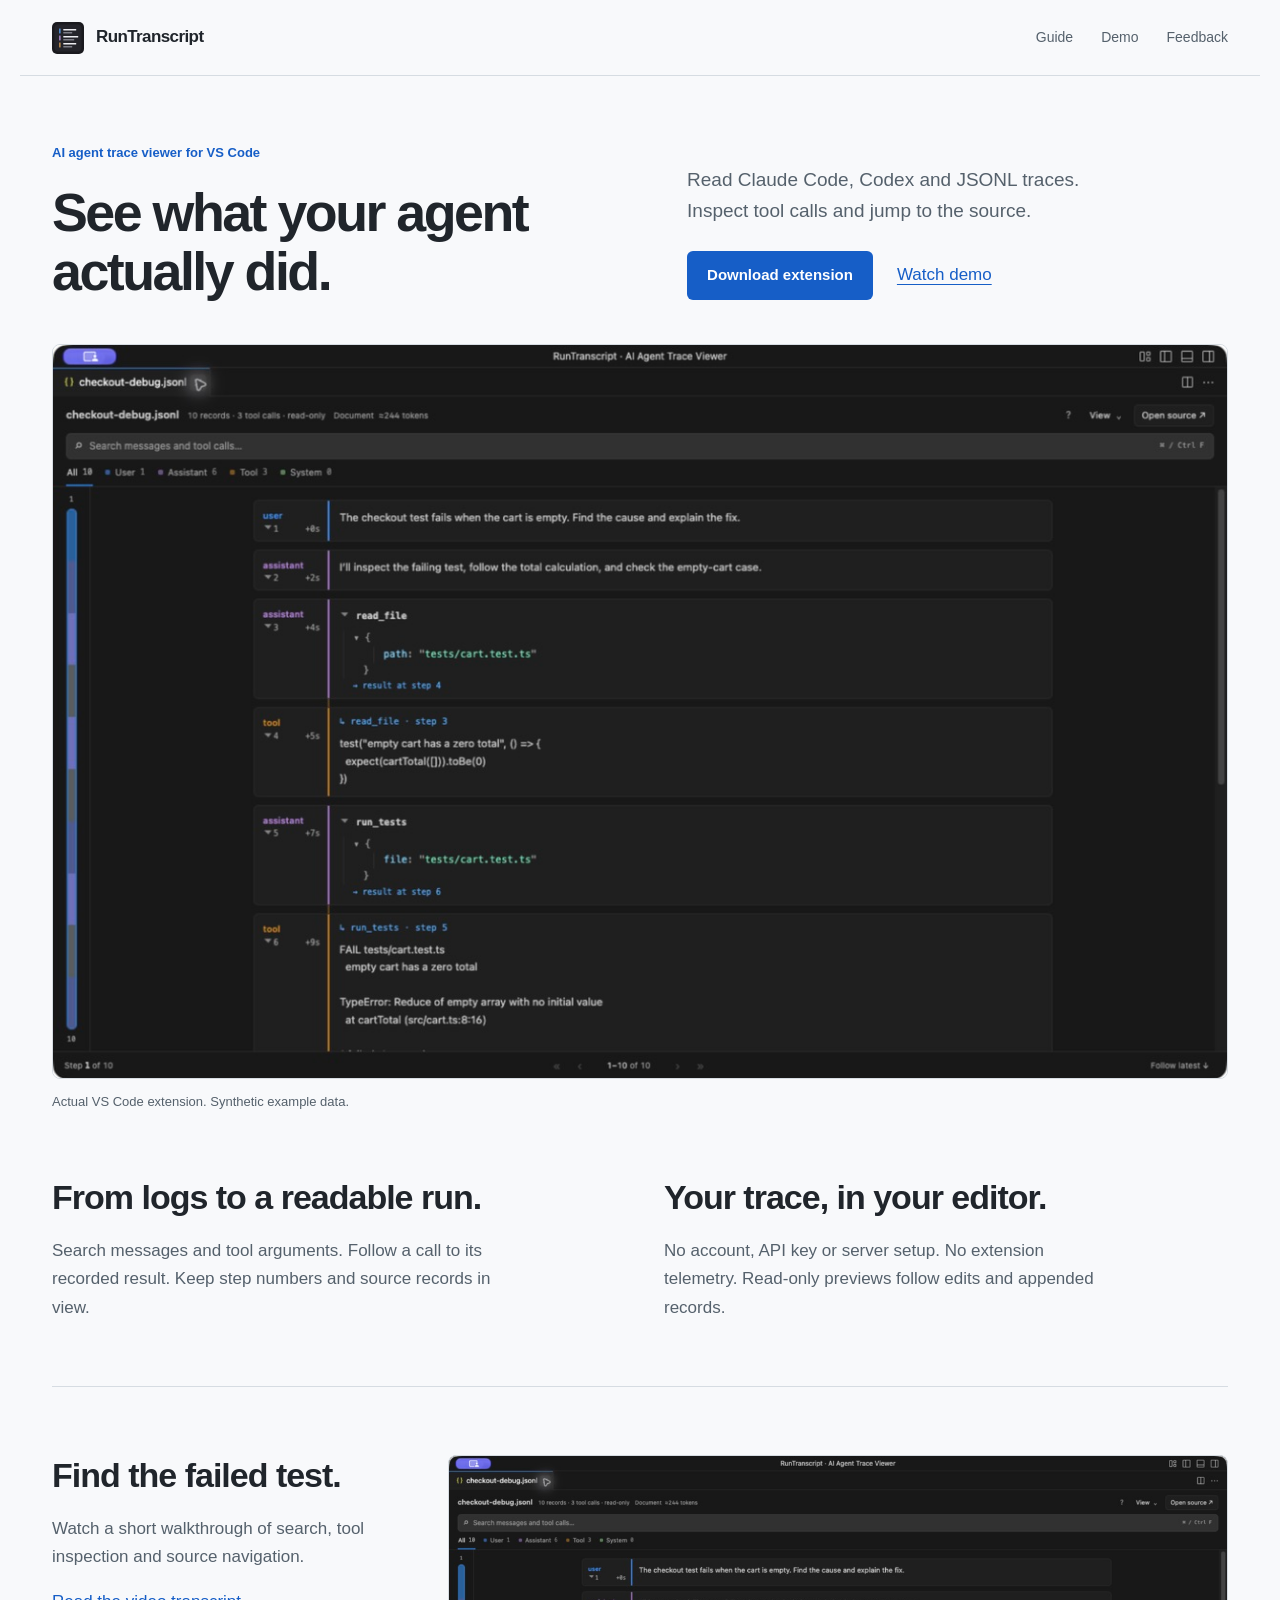
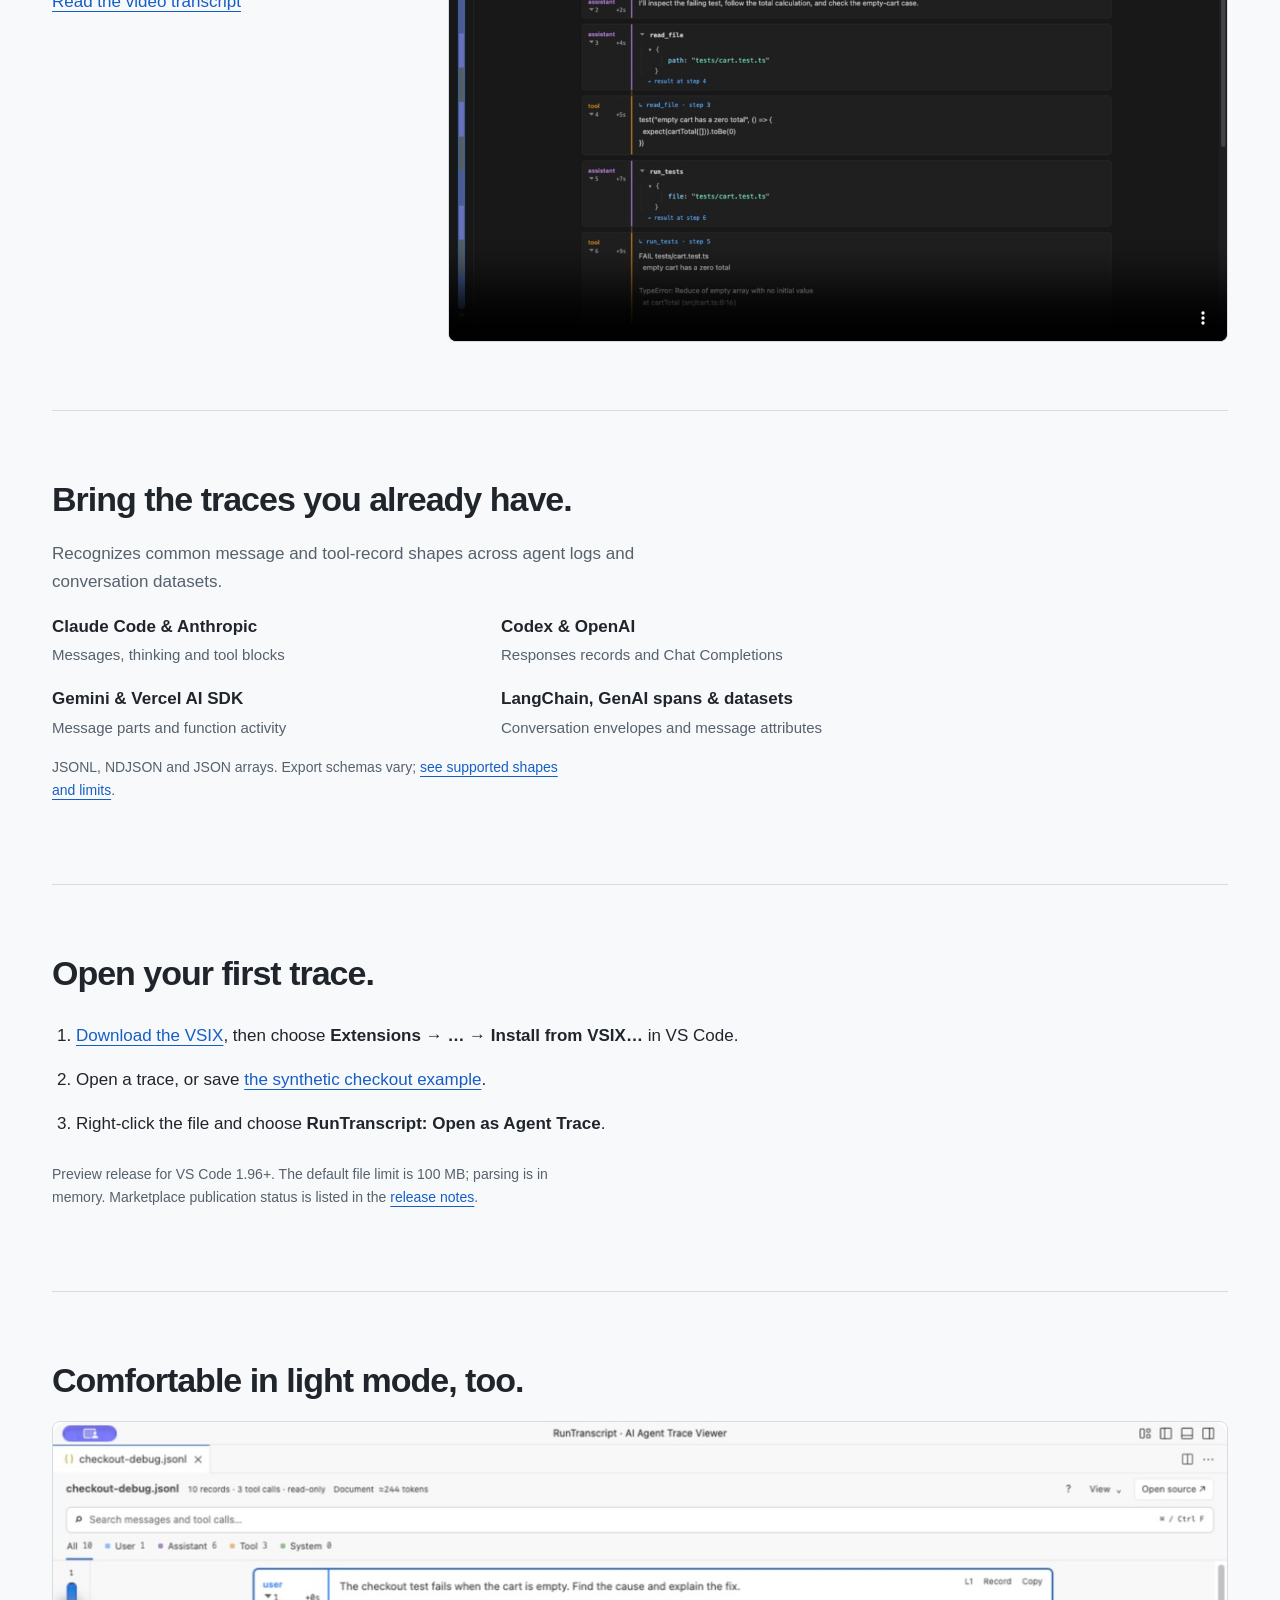
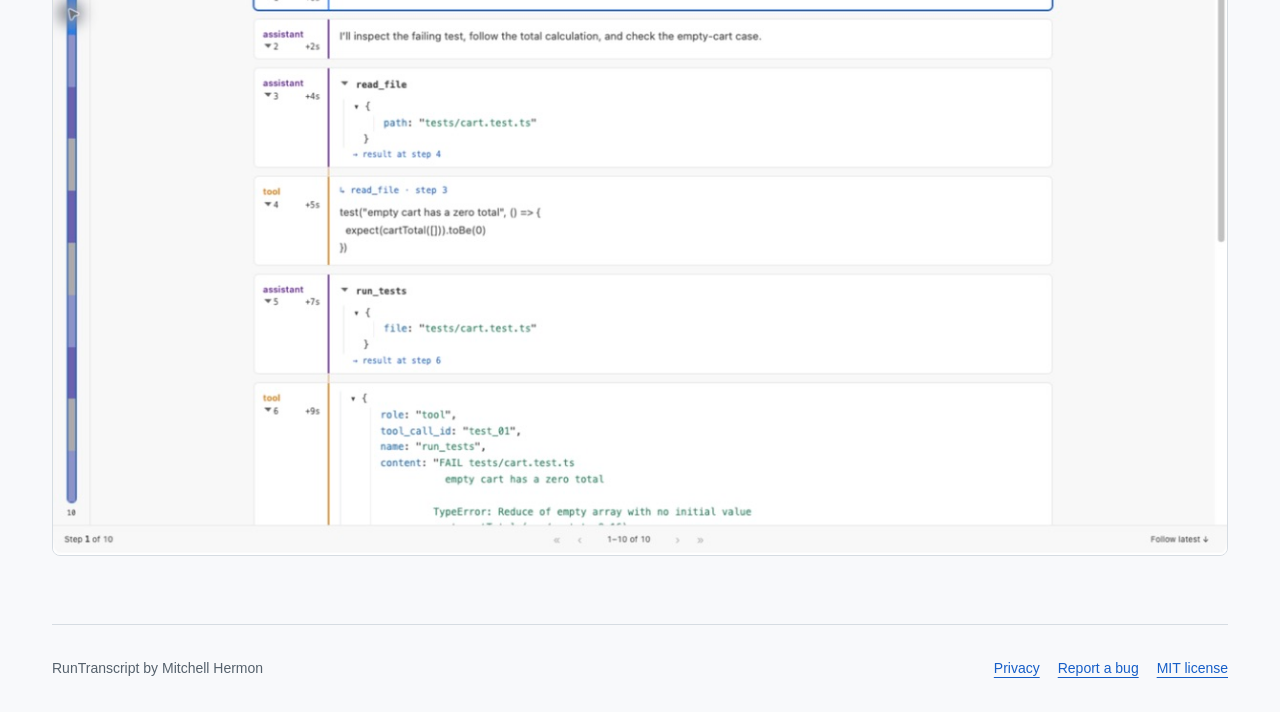
==== index.html @ 43c70dfd "Launch RunTranscript documentation and demo assets" ====
<!doctype html><html lang="en"><head><meta charset="utf-8"><meta name="viewport" content="width=device-width,initial-scale=1"><title>RunTranscript | AI Agent Trace Viewer for VS Code</title><meta name="description" content="Read Claude Code, Codex and JSONL agent traces in VS Code. Search conversations, inspect tool calls and jump to source. No account or API key."><link rel="canonical" href="https://mhermon.github.io/runtranscript/"><meta property="og:title" content="RunTranscript | AI Agent Trace Viewer"><meta property="og:description" content="Read the conversation. Follow the tools. Find the source."><meta property="og:image" content="https://mhermon.github.io/runtranscript/assets/overview.png"><meta property="og:url" content="https://mhermon.github.io/runtranscript/"><meta property="og:type" content="website"><meta name="twitter:card" content="summary_large_image"><link rel="icon" href="assets/icon.png"><link rel="stylesheet" href="style.css"><script type="application/ld+json">{"@context":"https://schema.org","@type":"SoftwareApplication","name":"RunTranscript","applicationCategory":"DeveloperApplication","operatingSystem":"Windows, macOS, Linux","softwareRequirements":"Visual Studio Code 1.96 or newer","description":"AI agent trace viewer for Claude Code, Codex and JSONL conversations in VS Code.","offers":{"@type":"Offer","price":"0","priceCurrency":"USD"},"url":"https://mhermon.github.io/runtranscript/"}</script></head><body><a class="skip" href="#main">Skip to content</a><nav aria-label="Main"><a class="brand" href="./"><img src="assets/icon.png" width="32" height="32" alt="">RunTranscript</a><div class="nav-links"><a href="guide.html">Guide</a><a href="#demo">Demo</a><a href="https://github.com/mhermon/runtranscript/issues">Feedback</a></div></nav><main id="main"><section class="hero"><div><p class="eyebrow">AI agent trace viewer for VS Code</p><h1>See what your agent actually did.</h1></div><div><p class="intro">Read Claude Code, Codex and JSONL traces. Inspect tool calls and jump to the source.</p><div class="actions"><a class="button" href="https://github.com/mhermon/runtranscript/releases/latest">Download extension</a><a href="#demo">Watch demo</a></div></div></section><figure class="hero-shot"><img class="screenshot" src="assets/overview.png" width="1229" height="768" alt="A synthetic checkout investigation in RunTranscript, showing messages, tool arguments and results"><figcaption>Actual VS Code extension. Synthetic example data.</figcaption></figure><section class="benefits"><div><h2>From logs to a readable run.</h2><p>Search messages and tool arguments. Follow a call to its recorded result. Keep step numbers and source records in view.</p></div><div><h2>Your trace, in your editor.</h2><p>No account, API key or server setup. No extension telemetry. Read-only previews follow edits and appended records.</p></div></section><section class="section demo-layout" id="demo"><div><h2>Find the failed test.</h2><p>Watch a short walkthrough of search, tool inspection and source navigation.</p><p><a href="demo-transcript.html">Read the video transcript</a></p></div><video controls preload="none" poster="assets/overview.png" aria-label="RunTranscript walkthrough"><source src="assets/walkthrough.mp4" type="video/mp4"><track default kind="captions" src="assets/walkthrough.vtt" srclang="en" label="English"><a href="assets/walkthrough.mp4">Download the walkthrough</a></video></section><section class="section"><h2>Bring the traces you already have.</h2><p>Recognizes common message and tool-record shapes across agent logs and conversation datasets.</p><div class="formats"><p><strong>Claude Code &amp; Anthropic</strong><span>Messages, thinking and tool blocks</span></p><p><strong>Codex &amp; OpenAI</strong><span>Responses records and Chat Completions</span></p><p><strong>Gemini &amp; Vercel AI SDK</strong><span>Message parts and function activity</span></p><p><strong>LangChain, GenAI spans &amp; datasets</strong><span>Conversation envelopes and message attributes</span></p></div><p class="note">JSONL, NDJSON and JSON arrays. Export schemas vary; <a href="guide.html#formats">see supported shapes and limits</a>.</p></section><section class="section start" id="install"><h2>Open your first trace.</h2><ol><li><a href="https://github.com/mhermon/runtranscript/releases/latest">Download the VSIX</a>, then choose <strong>Extensions → … → Install from VSIX…</strong> in VS Code.</li><li>Open a trace, or save <a href="examples/checkout-debug.jsonl" download>the synthetic checkout example</a>.</li><li>Right-click the file and choose <strong>RunTranscript: Open as Agent Trace</strong>.</li></ol><p class="note">Preview release for VS Code 1.96+. The default file limit is 100 MB; parsing is in memory. Marketplace publication status is listed in the <a href="https://github.com/mhermon/runtranscript/releases">release notes</a>.</p></section><section class="section"><h2>Comfortable in light mode, too.</h2><img class="screenshot" loading="lazy" src="assets/light.png" width="1229" height="768" alt="The same RunTranscript trace in a light VS Code theme"></section></main><footer><span>RunTranscript by Mitchell Hermon</span><div><a href="privacy.html">Privacy</a><a href="https://github.com/mhermon/runtranscript/issues/new/choose">Report a bug</a><a href="LICENSE">MIT license</a></div></footer></body></html>
---- style.css ----
:root{color-scheme:light dark;--bg:#f8f9fb;--surface:#fff;--ink:#20252b;--muted:#55616c;--line:#d6dce2;--accent:#165ec7;--button:#fff}*{box-sizing:border-box}body{margin:0;background:var(--bg);color:var(--ink);font:17px/1.65 -apple-system,BlinkMacSystemFont,"Segoe UI",sans-serif}a{color:var(--accent);text-underline-offset:4px}a:hover{text-decoration-thickness:2px}a:focus-visible,summary:focus-visible,video:focus-visible{outline:3px solid var(--accent);outline-offset:5px}nav{max-width:1240px;margin:auto;height:76px;display:flex;align-items:center;justify-content:space-between;gap:24px;padding:0 32px;border-bottom:1px solid var(--line)}.brand{display:flex;align-items:center;gap:12px;color:var(--ink);text-decoration:none;font-weight:700;letter-spacing:-.6px}.brand img{width:32px;height:32px;border-radius:5px}.nav-links{display:flex;gap:28px;font-size:14px}.nav-links a{color:var(--muted);text-decoration:none}main{max-width:1240px;margin:auto;padding:0 32px}.hero{padding:66px 0 44px;display:grid;grid-template-columns:1.1fr 1fr;align-items:end;gap:40px}.eyebrow{font-size:13px;color:var(--accent);font-weight:650;margin:0 0 20px}h1{font-size:clamp(38px,4.2vw,60px);letter-spacing:-2.5px;line-height:1.08;margin:0;max-width:640px}h2{font-size:34px;line-height:1.2;letter-spacing:-1px;margin:0 0 20px}h3{font-size:21px;margin:0 0 8px}.intro{max-width:450px;font-size:19px;color:var(--muted);margin:0 0 24px}.actions{display:flex;align-items:center;gap:24px;flex-wrap:wrap}.button{background:var(--accent);color:var(--button);padding:12px 20px;text-decoration:none;border-radius:6px;display:inline-block;font-weight:600;font-size:15px;white-space:nowrap}.button:active{transform:translateY(1px)}.screenshot{width:100%;height:auto;display:block;border:1px solid var(--line);border-radius:8px}.hero-shot{margin:0}.hero-shot figcaption{font-size:13px;color:var(--muted);padding-top:12px}.benefits{display:grid;grid-template-columns:1fr 1fr;gap:48px;padding:64px 0;border-bottom:1px solid var(--line)}.benefits p{color:var(--muted);max-width:48ch;margin:0}.section{padding:68px 0;border-bottom:1px solid var(--line)}.section>p{color:var(--muted);max-width:65ch}.demo-layout{display:grid;grid-template-columns:1fr 2.2fr;gap:42px;align-items:start}video{width:100%;border-radius:8px;border:1px solid var(--line);background:#181818}.demo-layout p{color:var(--muted)}.formats{display:grid;grid-template-columns:1fr 1fr;gap:16px 48px;max-width:850px}.formats p{margin:0}.formats strong{display:block}.formats span{color:var(--muted);font-size:15px}.start ol{padding-left:24px;max-width:75ch}.start li{padding:8px 0}code{font:14px/1.7 ui-monospace,SFMono-Regular,Consolas,monospace;background:var(--surface);padding:3px 6px;border-radius:4px;overflow-wrap:anywhere}.note{font-size:14px;color:var(--muted);max-width:80ch}footer{max-width:1240px;margin:auto;padding:32px;display:flex;justify-content:space-between;gap:24px;color:var(--muted);font-size:14px}footer a{margin-left:18px}.prose{max-width:840px;padding-top:56px;padding-bottom:70px}.prose h1{font-size:44px;margin-bottom:24px}.prose h2{margin-top:44px;font-size:27px}.prose h3{margin-top:30px}.prose p,.prose li{max-width:75ch}.prose table{border-collapse:collapse;width:100%;font-size:15px}.prose td,.prose th{padding:12px 10px;text-align:left;border-bottom:1px solid var(--line)}.prose pre{overflow:auto;background:var(--surface);padding:18px}.skip{position:absolute;left:20px;top:-100px;background:var(--surface);padding:8px}.skip:focus{top:10px;z-index:10}@media(prefers-color-scheme:dark){:root{--bg:#15181c;--surface:#20252b;--ink:#edf0f4;--muted:#b1bbc6;--line:#363f49;--accent:#8cbbff;--button:#15233a}}@media(max-width:760px){nav{height:auto;min-height:72px;padding:18px 20px;gap:16px;flex-wrap:wrap}.nav-links{gap:20px}main{padding:0 20px}.hero{display:block;padding:40px 0 28px}.hero h1{margin-bottom:25px;letter-spacing:-1.5px}.intro{font-size:17px}.benefits,.demo-layout,.formats{grid-template-columns:1fr;gap:28px}.section,.benefits{padding:44px 0}h2{font-size:28px}footer{padding:24px 20px;flex-direction:column}footer a{margin-left:0;margin-right:18px}.prose h1{font-size:36px}.prose table{display:block;overflow-x:auto}}
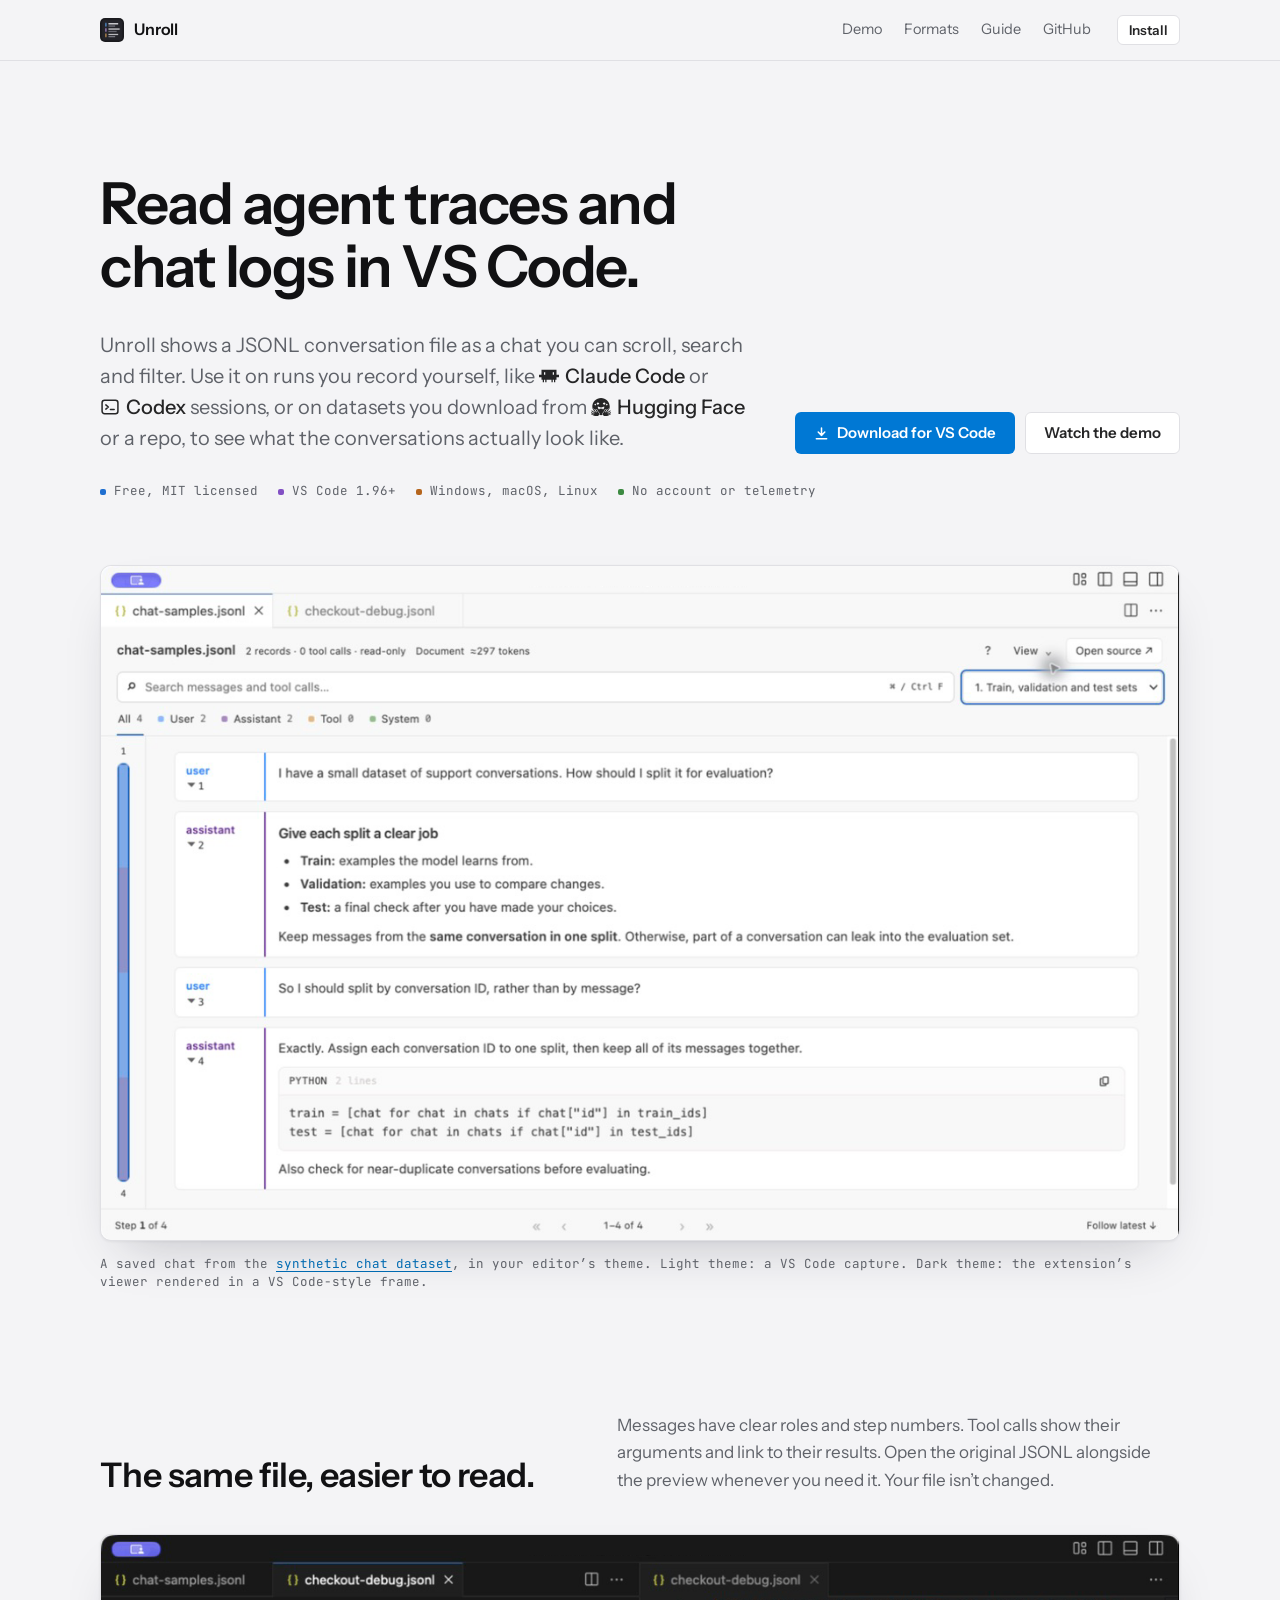
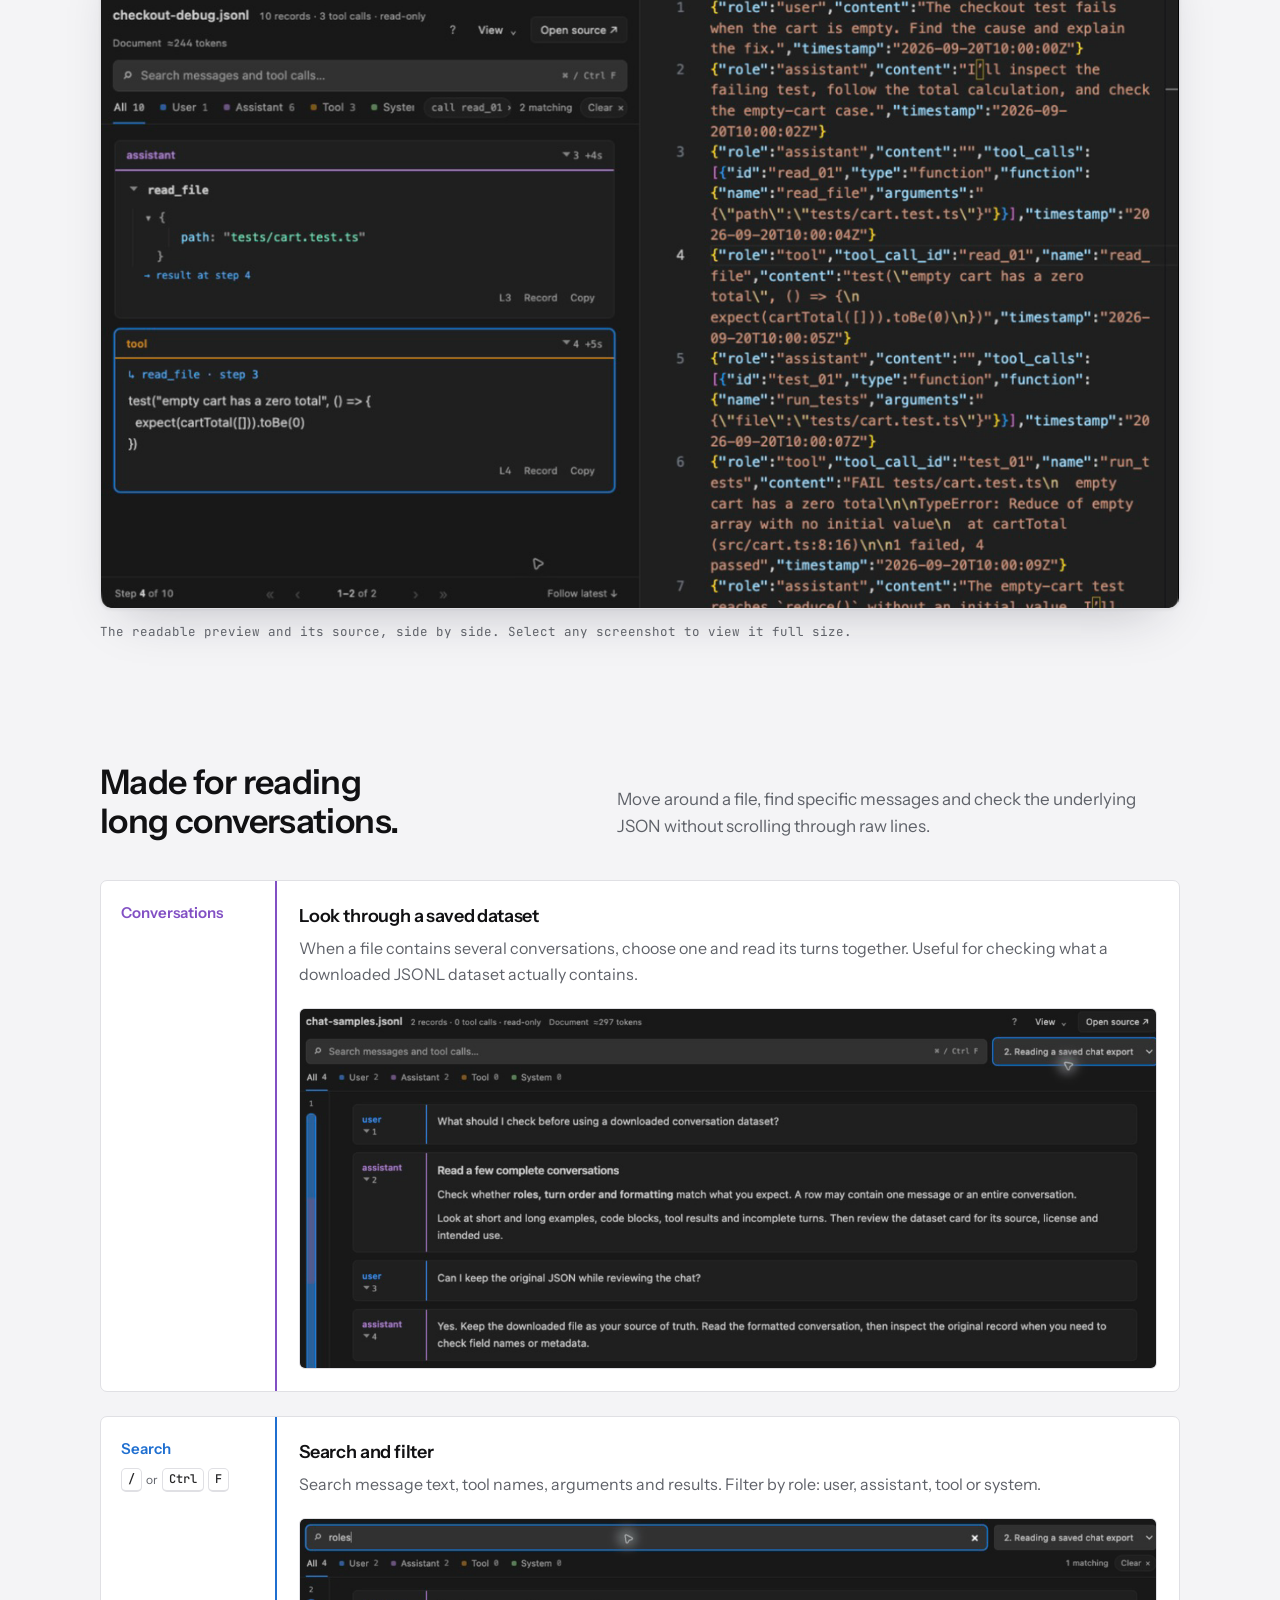
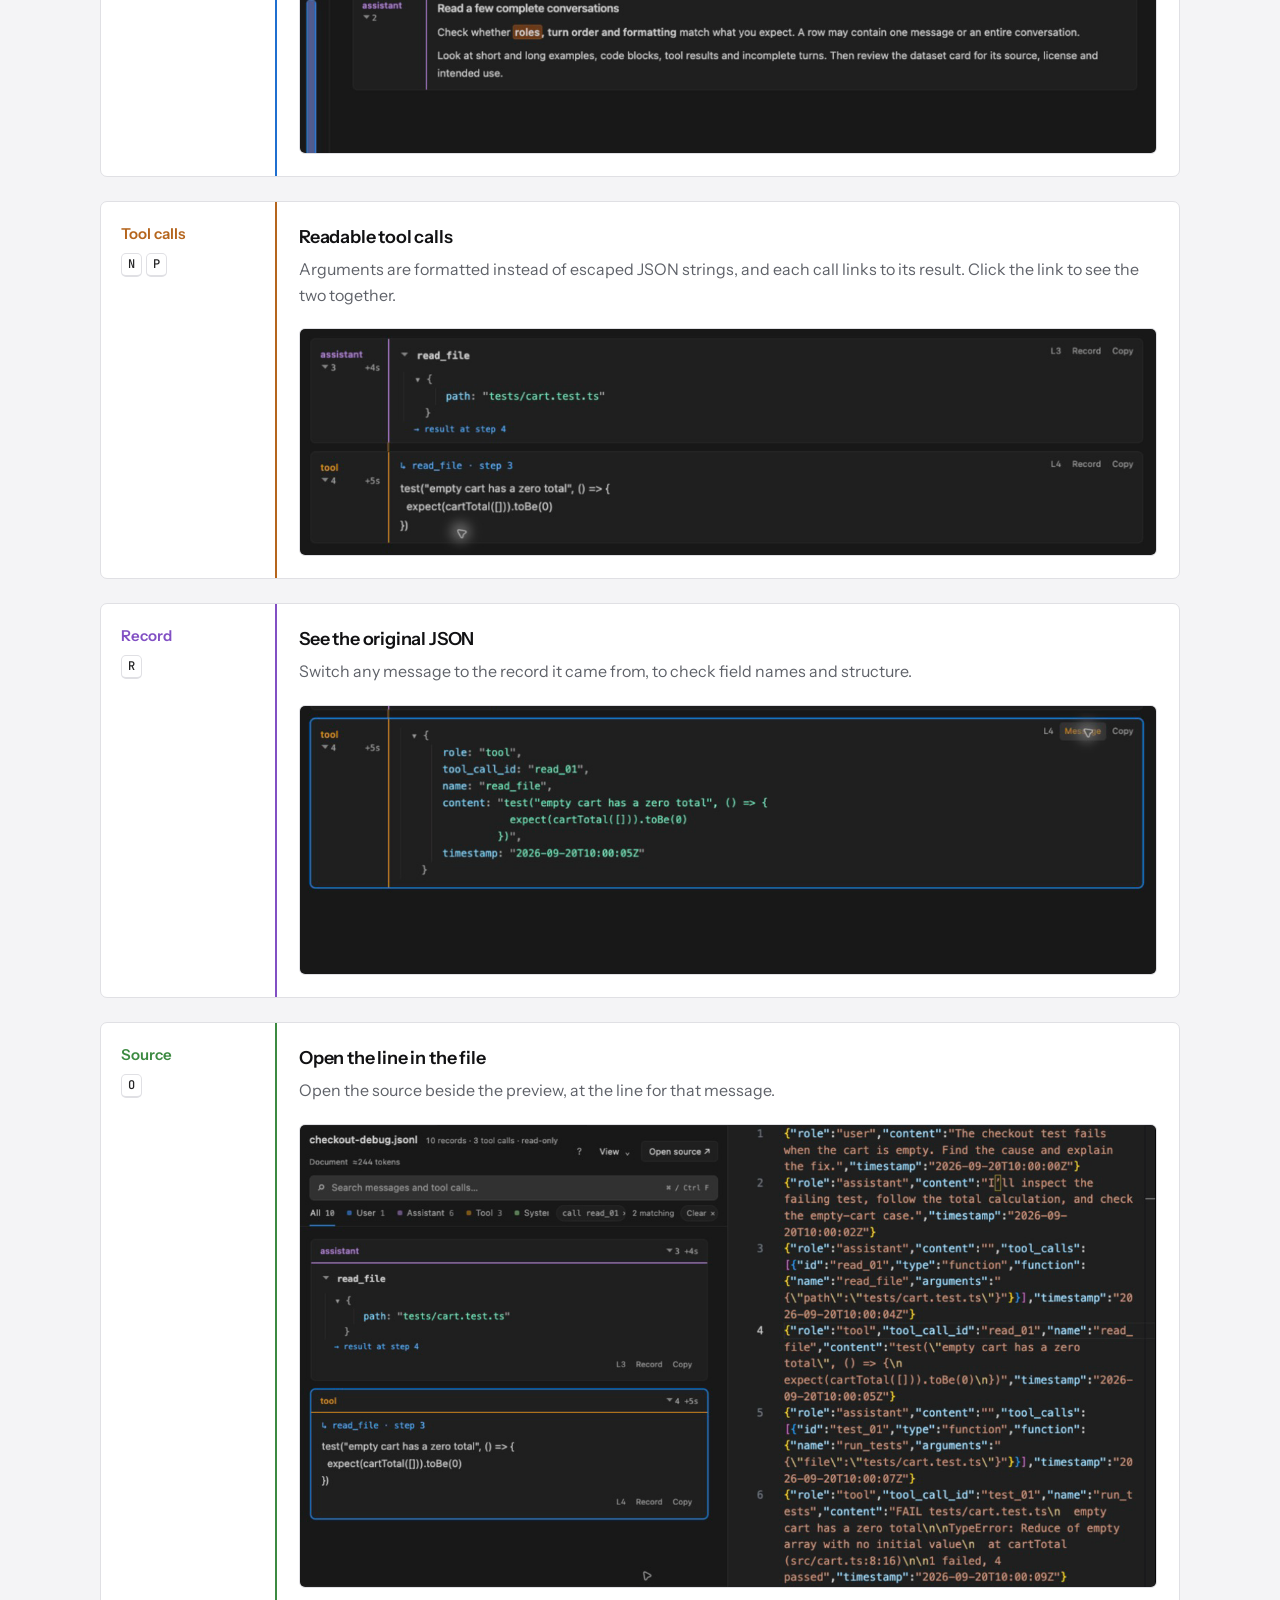
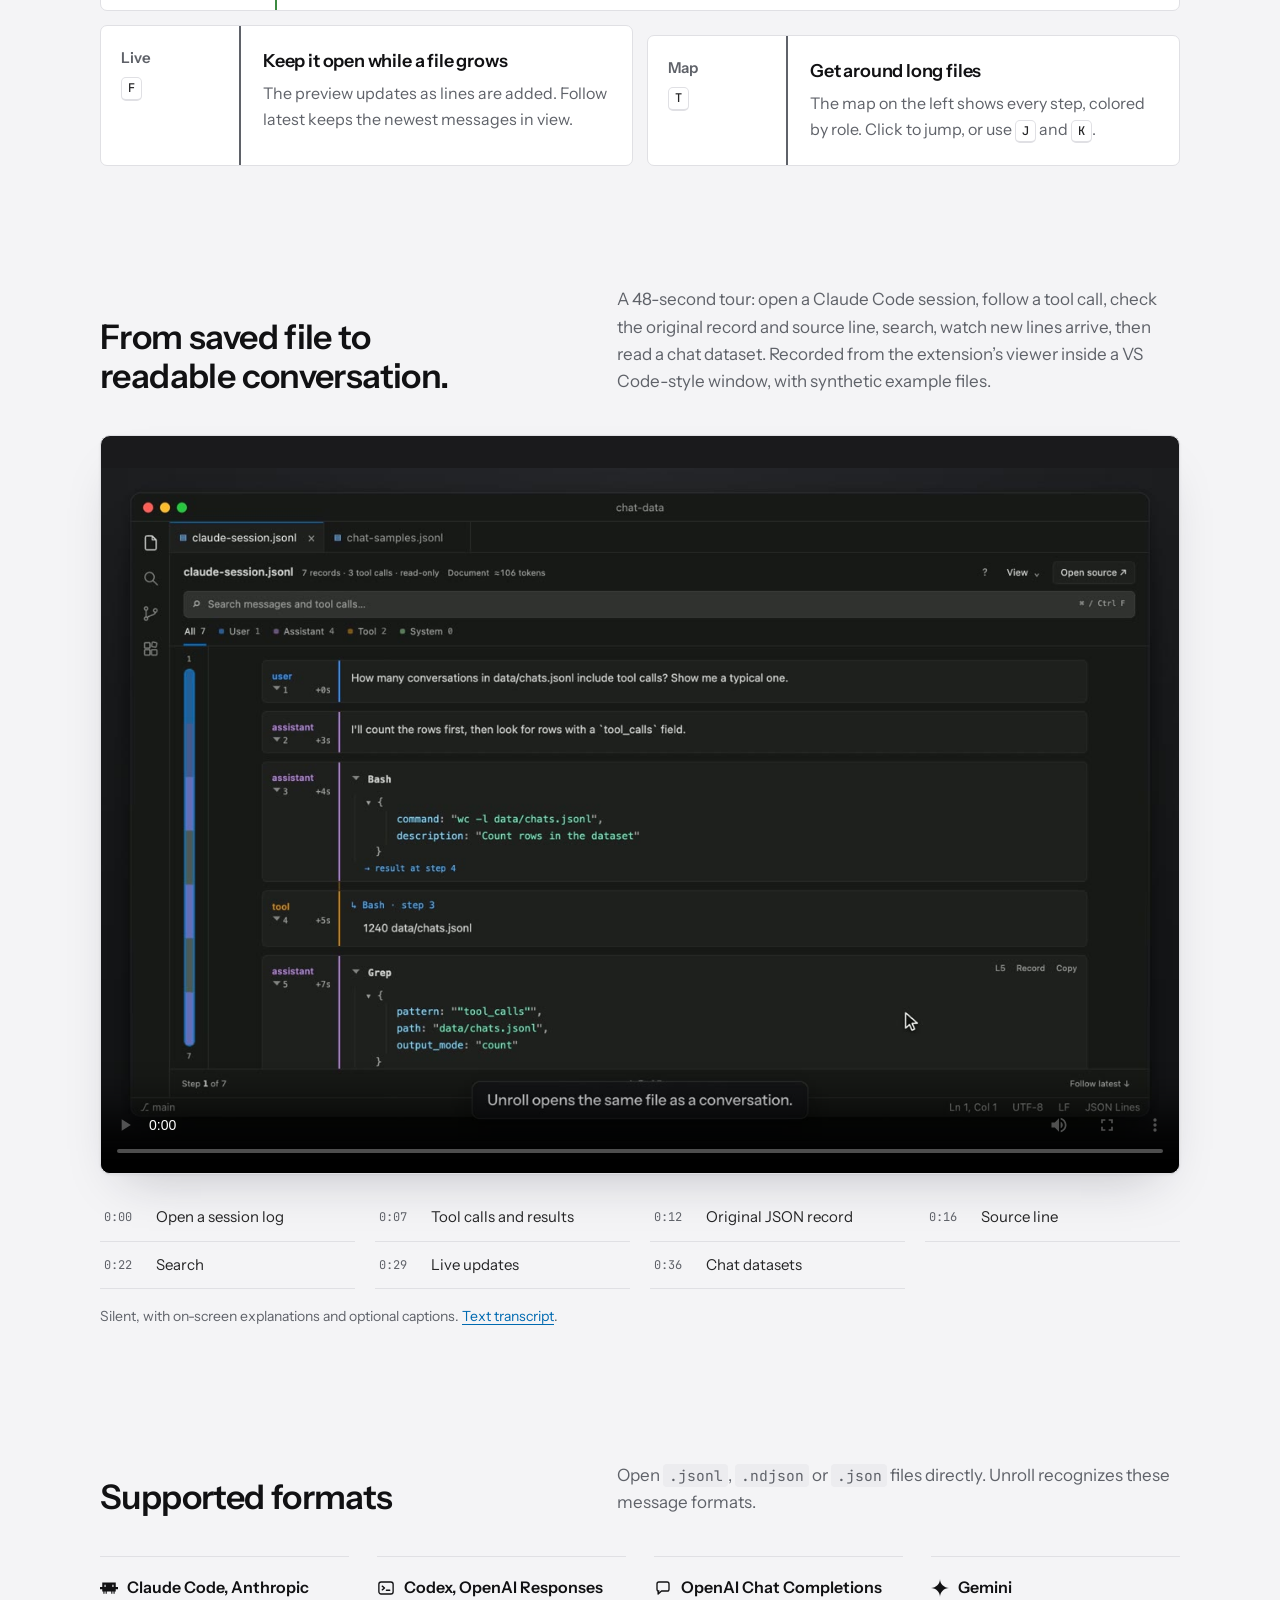
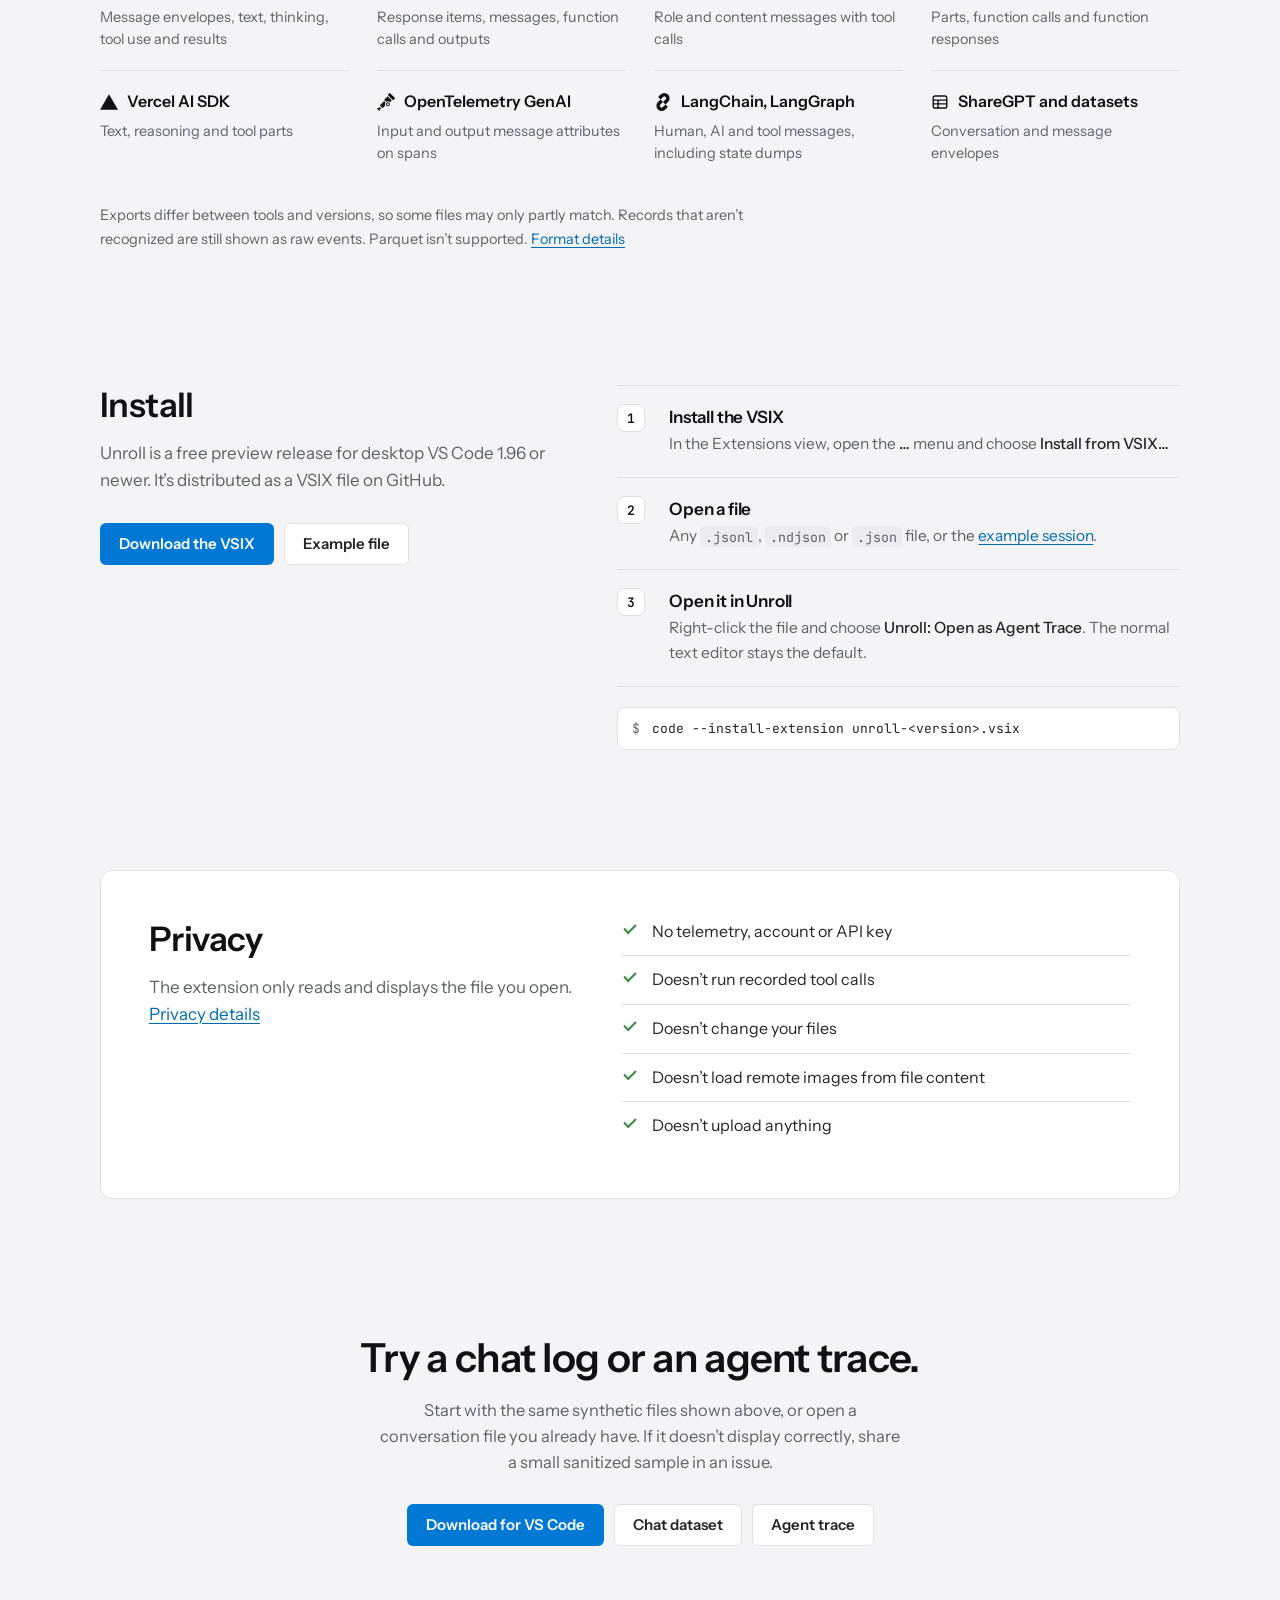
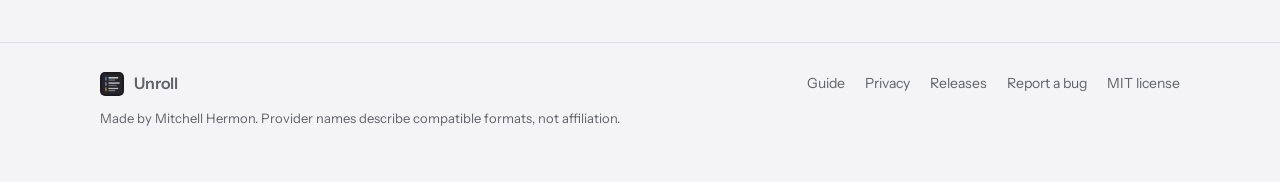
==== commit 550e6aab: "Rename to Unroll and publish the refreshed site, media and examples" ====
--- a/index.html
+++ b/index.html
@@ -1 +1,278 @@
-<!doctype html><html lang="en"><head><meta charset="utf-8"><meta name="viewport" content="width=device-width,initial-scale=1"><title>RunTranscript | AI Agent Trace Viewer for VS Code</title><meta name="description" content="Read Claude Code, Codex and JSONL agent traces in VS Code. Search conversations, inspect tool calls and jump to source. No account or API key."><link rel="canonical" href="https://mhermon.github.io/runtranscript/"><meta property="og:title" content="RunTranscript | AI Agent Trace Viewer"><meta property="og:description" content="Read the conversation. Follow the tools. Find the source."><meta property="og:image" content="https://mhermon.github.io/runtranscript/assets/overview.png"><meta property="og:url" content="https://mhermon.github.io/runtranscript/"><meta property="og:type" content="website"><meta name="twitter:card" content="summary_large_image"><link rel="icon" href="assets/icon.png"><link rel="stylesheet" href="style.css"><script type="application/ld+json">{"@context":"https://schema.org","@type":"SoftwareApplication","name":"RunTranscript","applicationCategory":"DeveloperApplication","operatingSystem":"Windows, macOS, Linux","softwareRequirements":"Visual Studio Code 1.96 or newer","description":"AI agent trace viewer for Claude Code, Codex and JSONL conversations in VS Code.","offers":{"@type":"Offer","price":"0","priceCurrency":"USD"},"url":"https://mhermon.github.io/runtranscript/"}</script></head><body><a class="skip" href="#main">Skip to content</a><nav aria-label="Main"><a class="brand" href="./"><img src="assets/icon.png" width="32" height="32" alt="">RunTranscript</a><div class="nav-links"><a href="guide.html">Guide</a><a href="#demo">Demo</a><a href="https://github.com/mhermon/runtranscript/issues">Feedback</a></div></nav><main id="main"><section class="hero"><div><p class="eyebrow">AI agent trace viewer for VS Code</p><h1>See what your agent actually did.</h1></div><div><p class="intro">Read Claude Code, Codex and JSONL traces. Inspect tool calls and jump to the source.</p><div class="actions"><a class="button" href="https://github.com/mhermon/runtranscript/releases/latest">Download extension</a><a href="#demo">Watch demo</a></div></div></section><figure class="hero-shot"><img class="screenshot" src="assets/overview.png" width="1229" height="768" alt="A synthetic checkout investigation in RunTranscript, showing messages, tool arguments and results"><figcaption>Actual VS Code extension. Synthetic example data.</figcaption></figure><section class="benefits"><div><h2>From logs to a readable run.</h2><p>Search messages and tool arguments. Follow a call to its recorded result. Keep step numbers and source records in view.</p></div><div><h2>Your trace, in your editor.</h2><p>No account, API key or server setup. No extension telemetry. Read-only previews follow edits and appended records.</p></div></section><section class="section demo-layout" id="demo"><div><h2>Find the failed test.</h2><p>Watch a short walkthrough of search, tool inspection and source navigation.</p><p><a href="demo-transcript.html">Read the video transcript</a></p></div><video controls preload="none" poster="assets/overview.png" aria-label="RunTranscript walkthrough"><source src="assets/walkthrough.mp4" type="video/mp4"><track default kind="captions" src="assets/walkthrough.vtt" srclang="en" label="English"><a href="assets/walkthrough.mp4">Download the walkthrough</a></video></section><section class="section"><h2>Bring the traces you already have.</h2><p>Recognizes common message and tool-record shapes across agent logs and conversation datasets.</p><div class="formats"><p><strong>Claude Code &amp; Anthropic</strong><span>Messages, thinking and tool blocks</span></p><p><strong>Codex &amp; OpenAI</strong><span>Responses records and Chat Completions</span></p><p><strong>Gemini &amp; Vercel AI SDK</strong><span>Message parts and function activity</span></p><p><strong>LangChain, GenAI spans &amp; datasets</strong><span>Conversation envelopes and message attributes</span></p></div><p class="note">JSONL, NDJSON and JSON arrays. Export schemas vary; <a href="guide.html#formats">see supported shapes and limits</a>.</p></section><section class="section start" id="install"><h2>Open your first trace.</h2><ol><li><a href="https://github.com/mhermon/runtranscript/releases/latest">Download the VSIX</a>, then choose <strong>Extensions → … → Install from VSIX…</strong> in VS Code.</li><li>Open a trace, or save <a href="examples/checkout-debug.jsonl" download>the synthetic checkout example</a>.</li><li>Right-click the file and choose <strong>RunTranscript: Open as Agent Trace</strong>.</li></ol><p class="note">Preview release for VS Code 1.96+. The default file limit is 100 MB; parsing is in memory. Marketplace publication status is listed in the <a href="https://github.com/mhermon/runtranscript/releases">release notes</a>.</p></section><section class="section"><h2>Comfortable in light mode, too.</h2><img class="screenshot" loading="lazy" src="assets/light.png" width="1229" height="768" alt="The same RunTranscript trace in a light VS Code theme"></section></main><footer><span>RunTranscript by Mitchell Hermon</span><div><a href="privacy.html">Privacy</a><a href="https://github.com/mhermon/runtranscript/issues/new/choose">Report a bug</a><a href="LICENSE">MIT license</a></div></footer></body></html>
+<!doctype html>
+<html lang="en">
+<head>
+<meta charset="utf-8">
+<meta name="viewport" content="width=device-width,initial-scale=1">
+<title>Unroll | Agent Trace & Chat Log Viewer for VS Code</title>
+<meta name="description" content="Read agent traces and chat logs in VS Code. Unroll shows Claude Code, Codex and other JSONL conversation files as a readable chat, with search, formatted tool calls and links back to the source. Free, no account.">
+<link rel="canonical" href="https://mhermon.github.io/unroll/">
+<meta property="og:title" content="Unroll: read agent traces in VS Code">
+<meta property="og:description" content="Read Claude Code, Codex and other JSONL conversation files as a chat in VS Code.">
+<meta property="og:image" content="https://mhermon.github.io/unroll/assets/overview.png">
+<meta property="og:url" content="https://mhermon.github.io/unroll/">
+<meta property="og:type" content="website">
+<meta name="twitter:card" content="summary_large_image">
+<meta name="theme-color" content="#1a1a1c" media="(prefers-color-scheme: dark)">
+<meta name="theme-color" content="#f4f4f6" media="(prefers-color-scheme: light)">
+<link rel="icon" href="assets/icon.png">
+<link rel="preload" href="assets/fonts/instrument-sans.woff2" as="font" type="font/woff2" crossorigin>
+<link rel="stylesheet" href="style.css">
+<script type="application/ld+json">{"@context":"https://schema.org","@type":"SoftwareApplication","name":"Unroll","applicationCategory":"DeveloperApplication","operatingSystem":"Windows, macOS, Linux","softwareRequirements":"Visual Studio Code 1.96 or newer","description":"AI agent trace viewer for Claude Code, Codex and JSONL conversations in VS Code.","offers":{"@type":"Offer","price":"0","priceCurrency":"USD"},"url":"https://mhermon.github.io/unroll/"}</script>
+</head>
+<body>
+<svg xmlns="http://www.w3.org/2000/svg" style="display:none" aria-hidden="true"><symbol id="i-claudecode" viewBox="0 0 24 24"><path fill="currentColor" d="M21 10.5h3v3h-3v3h-1.5v3H18v-3h-1.5v3H15v-3H9v3H7.5v-3H6v3H4.5v-3H3v-3H0v-3h3v-6h18Zm-15 0h1.5v-3H6Zm10.5 0H18v-3h-1.5z"/></symbol><symbol id="i-gemini" viewBox="0 0 24 24"><path fill="currentColor" d="M11.04 19.32Q12 21.51 12 24q0-2.49.93-4.68.96-2.19 2.58-3.81t3.81-2.55Q21.51 12 24 12q-2.49 0-4.68-.93a12.3 12.3 0 0 1-3.81-2.58 12.3 12.3 0 0 1-2.58-3.81Q12 2.49 12 0q0 2.49-.96 4.68-.93 2.19-2.55 3.81a12.3 12.3 0 0 1-3.81 2.58Q2.49 12 0 12q2.49 0 4.68.96 2.19.93 3.81 2.55t2.55 3.81"/></symbol><symbol id="i-vercel" viewBox="0 0 24 24"><path fill="currentColor" d="m12 1.608 12 20.784H0Z"/></symbol><symbol id="i-otel" viewBox="0 0 24 24"><path fill="currentColor" d="M12.6974 13.1173c-1.0224 1.0224-1.0224 2.68 0 3.7024 1.0224 1.0224 2.68 1.0224 3.7024 0 1.0224-1.0223 1.0224-2.68 0-3.7024-1.0223-1.0223-2.68-1.0223-3.7024 0zm2.7677 2.7701c-.5063.5063-1.3267.5063-1.833 0s-.5063-1.3266 0-1.833c.5063-.5062 1.3267-.5062 1.833 0 .5063.504.5063 1.3267 0 1.833zM16.356.2355l-1.6041 1.6042c-.314.314-.314.83 0 1.144L21.015 9.247c.314.314.83.314 1.144 0l1.6042-1.6041c.314-.314.314-.83 0-1.144L17.4976.2354c-.314-.314-.8276-.314-1.1416 0zM5.1173 20.734c.2848-.2848.2848-.7497 0-1.0345l-.8155-.8155c-.2848-.2848-.7497-.2848-1.0345 0l-1.6845 1.6845-.0024.0024-.4625-.4625c-.2556-.2556-.6718-.2556-.925 0-.2556.2556-.2556.6718 0 .925l2.775 2.775c.2556.2556.6718.2556.925 0 .2532-.2556.2556-.6718 0-.925l-.4625-.4625.0024-.0024zm8.4856-15.893-3.5637 3.5637c-.3164.3164-.3164.8374 0 1.1538l2.2006 2.2005c1.5554-1.1197 3.7365-.981 5.1361.4187l1.7819-1.7818c.3164-.3165.3164-.8374 0-1.1538l-4.401-4.401c-.3165-.319-.8374-.319-1.1539 0zm-2.2881 7.8455-1.2999-1.2999c-.3043-.3043-.8033-.3043-1.1076 0l-4.5836 4.586c-.3042.3043-.3042.8033 0 1.1076l2.5973 2.5973c.3043.3043.8033.3043 1.1076 0l2.9478-2.9527c-.6231-1.2877-.5112-2.8431.3384-4.0383z"/></symbol><symbol id="i-langchain" viewBox="0 0 24 24"><path fill="currentColor" d="M13.796 0a6.93 6.93 0 0 0-4.91 2.019L5.451 5.455l3.273 3.27 3.432-3.432a2.284 2.284 0 0 1 3.277 0 2.28 2.28 0 0 1 0 3.275L12 12.001l3.273 3.273 3.433-3.435c2.692-2.692 2.692-7.127 0-9.82A6.92 6.92 0 0 0 13.796 0m-5.07 8.728-3.433 3.434c-2.692 2.693-2.692 7.126 0 9.819A6.92 6.92 0 0 0 10.203 24a6.93 6.93 0 0 0 4.911-2.02l3.432-3.432-3.271-3.272-3.433 3.433a2.284 2.284 0 0 1-3.277 0 2.28 2.28 0 0 1 0-3.276L12 12z"/></symbol><symbol id="i-hf" viewBox="0 0 24 24"><path fill="currentColor" d="M12.025 1.13c-5.77 0-10.449 4.647-10.449 10.378 0 1.112.178 2.181.503 3.185.064-.222.203-.444.416-.577a.96.96 0 0 1 .524-.15c.293 0 .584.124.84.284.278.173.48.408.71.694.226.282.458.611.684.951v-.014c.017-.324.106-.622.264-.874s.403-.487.762-.543c.3-.047.596.06.787.203s.31.313.4.467c.15.257.212.468.233.542.01.026.653 1.552 1.657 2.54.616.605 1.01 1.223 1.082 1.912.055.537-.096 1.059-.38 1.572.637.121 1.294.187 1.967.187.657 0 1.298-.063 1.921-.178-.287-.517-.44-1.041-.384-1.581.07-.69.465-1.307 1.081-1.913 1.004-.987 1.647-2.513 1.657-2.539.021-.074.083-.285.233-.542.09-.154.208-.323.4-.467a1.08 1.08 0 0 1 .787-.203c.359.056.604.29.762.543s.247.55.265.874v.015c.225-.34.457-.67.683-.952.23-.286.432-.52.71-.694.257-.16.547-.284.84-.285a.97.97 0 0 1 .524.151c.228.143.373.388.43.625l.006.04a10.3 10.3 0 0 0 .534-3.273c0-5.731-4.678-10.378-10.449-10.378M8.327 6.583a1.5 1.5 0 0 1 .713.174 1.487 1.487 0 0 1 .617 2.013c-.183.343-.762-.214-1.102-.094-.38.134-.532.914-.917.71a1.487 1.487 0 0 1 .69-2.803m7.486 0a1.487 1.487 0 0 1 .689 2.803c-.385.204-.536-.576-.916-.71-.34-.12-.92.437-1.103.094a1.487 1.487 0 0 1 .617-2.013 1.5 1.5 0 0 1 .713-.174m-10.68 1.55a.96.96 0 1 1 0 1.921.96.96 0 0 1 0-1.92m13.838 0a.96.96 0 1 1 0 1.92.96.96 0 0 1 0-1.92M8.489 11.458c.588.01 1.965 1.157 3.572 1.164 1.607-.007 2.984-1.155 3.572-1.164.196-.003.305.12.305.454 0 .886-.424 2.328-1.563 3.202-.22-.756-1.396-1.366-1.63-1.32q-.011.001-.02.006l-.044.026-.01.008-.03.024q-.018.017-.035.036l-.032.04a1 1 0 0 0-.058.09l-.014.025q-.049.088-.11.19a1 1 0 0 1-.083.116 1.2 1.2 0 0 1-.173.18q-.035.029-.075.058a1.3 1.3 0 0 1-.251-.243 1 1 0 0 1-.076-.107c-.124-.193-.177-.363-.337-.444-.034-.016-.104-.008-.2.022q-.094.03-.216.087-.06.028-.125.063l-.13.074q-.067.04-.136.086a3 3 0 0 0-.135.096 3 3 0 0 0-.26.219 2 2 0 0 0-.12.121 2 2 0 0 0-.106.128l-.002.002a2 2 0 0 0-.09.132l-.001.001a1.2 1.2 0 0 0-.105.212q-.013.036-.024.073c-1.139-.875-1.563-2.317-1.563-3.203 0-.334.109-.457.305-.454m.836 10.354c.824-1.19.766-2.082-.365-3.194-1.13-1.112-1.789-2.738-1.789-2.738s-.246-.945-.806-.858-.97 1.499.202 2.362c1.173.864-.233 1.45-.685.64-.45-.812-1.683-2.896-2.322-3.295s-1.089-.175-.938.647 2.822 2.813 2.562 3.244-1.176-.506-1.176-.506-2.866-2.567-3.49-1.898.473 1.23 2.037 2.16c1.564.932 1.686 1.178 1.464 1.53s-3.675-2.511-4-1.297c-.323 1.214 3.524 1.567 3.287 2.405-.238.839-2.71-1.587-3.216-.642-.506.946 3.49 2.056 3.522 2.064 1.29.33 4.568 1.028 5.713-.624m5.349 0c-.824-1.19-.766-2.082.365-3.194 1.13-1.112 1.789-2.738 1.789-2.738s.246-.945.806-.858.97 1.499-.202 2.362c-1.173.864.233 1.45.685.64.451-.812 1.683-2.896 2.322-3.295s1.089-.175.938.647-2.822 2.813-2.562 3.244 1.176-.506 1.176-.506 2.866-2.567 3.49-1.898-.473 1.23-2.037 2.16c-1.564.932-1.686 1.178-1.464 1.53s3.675-2.511 4-1.297c.323 1.214-3.524 1.567-3.287 2.405.238.839 2.71-1.587 3.216-.642.506.946-3.49 2.056-3.522 2.064-1.29.33-4.568 1.028-5.713-.624"/></symbol><symbol id="i-terminal" viewBox="0 0 24 24"><rect x="2.5" y="4" width="19" height="16" rx="3" fill="none" stroke="currentColor" stroke-width="1.8" stroke-linecap="round" stroke-linejoin="round"/><path d="M7 9.5l3 2.5-3 2.5M12.5 15h4.5" fill="none" stroke="currentColor" stroke-width="1.8" stroke-linecap="round" stroke-linejoin="round"/></symbol><symbol id="i-chat" viewBox="0 0 24 24"><path d="M4 6.5A2.5 2.5 0 0 1 6.5 4h11A2.5 2.5 0 0 1 20 6.5v7a2.5 2.5 0 0 1-2.5 2.5H10l-4.5 4v-4H6.5A2.5 2.5 0 0 1 4 13.5z" fill="none" stroke="currentColor" stroke-width="1.8" stroke-linecap="round" stroke-linejoin="round"/></symbol><symbol id="i-table" viewBox="0 0 24 24"><rect x="3" y="4" width="18" height="16" rx="2.5" fill="none" stroke="currentColor" stroke-width="1.8" stroke-linecap="round" stroke-linejoin="round"/><path d="M3 9.5h18M3 14.5h18M9.5 9.5V20" fill="none" stroke="currentColor" stroke-width="1.8" stroke-linecap="round" stroke-linejoin="round"/></symbol></svg>
+<a class="skip" href="#main">Skip to content</a>
+
+<header class="site-head">
+  <div class="wrap">
+    <a class="brand" href="./"><img src="assets/icon.png" width="24" height="24" alt="">Unroll</a>
+    <nav class="site-nav" aria-label="Main">
+      <a class="hide-sm" href="#demo">Demo</a>
+      <a class="hide-sm" href="#formats">Formats</a>
+      <a class="keep" href="guide.html">Guide</a>
+      <a class="hide-sm" href="https://github.com/mhermon/unroll">GitHub</a>
+      <a class="button quiet small" href="#install">Install</a>
+    </nav>
+  </div>
+</header>
+
+<main id="main">
+  <section class="wrap hero">
+    <h1>Read agent traces and chat logs in VS Code.</h1>
+    <div class="hero-body">
+      <p class="lede">Unroll shows a JSONL conversation file as a chat you can scroll, search and filter. Use it on runs you record yourself, like <strong class="named"><svg class="logo" aria-hidden="true"><use href="#i-claudecode"/></svg>Claude Code</strong> or <strong class="named"><svg class="logo" aria-hidden="true"><use href="#i-terminal"/></svg>Codex</strong> sessions, or on datasets you download from <strong class="named"><svg class="logo" aria-hidden="true"><use href="#i-hf"/></svg>Hugging Face</strong> or a repo, to see what the conversations actually look like.</p>
+      <div class="actions">
+        <a class="button primary" href="https://github.com/mhermon/unroll/releases/latest">
+          <svg viewBox="0 0 16 16" fill="none" stroke="currentColor" stroke-width="1.6" stroke-linecap="round" stroke-linejoin="round" aria-hidden="true"><path d="M8 2v8m0 0L4.5 6.5M8 10l3.5-3.5M2.5 13.5h11"/></svg>
+          Download for VS Code
+        </a>
+        <a class="button quiet" href="#demo">Watch the demo</a>
+      </div>
+    </div>
+    <ul class="facts" aria-label="At a glance">
+      <li>Free, MIT licensed</li>
+      <li>VS Code 1.96+</li>
+      <li>Windows, macOS, Linux</li>
+      <li>No account or telemetry</li>
+    </ul>
+  </section>
+
+  <div class="wrap">
+    <figure class="shot hero-shot">
+      <a href="assets/overview.png" aria-label="View the full-size chat screenshot"><picture>
+        <source srcset="assets/light.png" media="(prefers-color-scheme: light)" width="1229" height="768">
+        <img src="assets/overview.png" width="2416" height="1480" alt="A complete saved chat in Unroll: clear user and assistant turns, formatted paragraphs, a list and a Python code block">
+      </picture></a>
+      <figcaption>A saved chat from the <a href="examples/chat-samples.jsonl" download>synthetic chat dataset</a>, in your editor’s theme. Light theme: a VS Code capture. Dark theme: the extension’s viewer rendered in a VS Code-style frame.</figcaption>
+    </figure>
+  </div>
+
+  <section class="wrap section" aria-labelledby="same-file">
+    <div class="section-head">
+      <h2 id="same-file">The same file, easier to read.</h2>
+      <p>Messages have clear roles and step numbers. Tool calls show their arguments and link to their results. Open the original JSONL alongside the preview whenever you need it. Your file isn’t changed.</p>
+    </div>
+    <figure class="shot source-comparison">
+      <a href="assets/source.png" aria-label="View the full-size preview and JSONL source screenshot"><img loading="lazy" src="assets/source.png" width="1229" height="768" alt="The same recorded read_file call and result in two views: formatted on the left, original JSONL with line 4 selected on the right"></a>
+      <figcaption>The readable preview and its source, side by side. Select any screenshot to view it full size.</figcaption>
+    </figure>
+  </section>
+
+  <section class="wrap section" aria-labelledby="features">
+    <div class="section-head">
+      <h2 id="features">Made for reading long conversations.</h2>
+      <p>Move around a file, find specific messages and check the underlying JSON without scrolling through raw lines.</p>
+    </div>
+    <div class="features">
+      <article class="entry feature assistant">
+        <div class="entry-gutter"><span class="entry-role">Conversations</span></div>
+        <div class="entry-main">
+          <div><h3>Look through a saved dataset</h3><p>When a file contains several conversations, choose one and read its turns together. Useful for checking what a downloaded JSONL dataset actually contains.</p></div>
+          <a class="crop" style="--x:10;--y:78;--w:1200;--h:505" href="assets/conversations.png" aria-label="View the full-size dataset screenshot"><img loading="lazy" src="assets/conversations.png" width="1229" height="768" alt="The conversation selector showing the second chat in a two-conversation JSONL dataset, with its question and formatted answer"></a>
+        </div>
+      </article>
+      <article class="entry feature user">
+        <div class="entry-gutter"><span class="entry-role">Search</span><span class="keys"><kbd>/</kbd> or <kbd>Ctrl</kbd><kbd>F</kbd></span></div>
+        <div class="entry-main">
+          <div>
+            <h3>Search and filter</h3>
+            <p>Search message text, tool names, arguments and results. Filter by role: user, assistant, tool or system.</p>
+          </div>
+          <a class="crop" style="--x:10;--y:112;--w:1200;--h:330" href="assets/search.png" aria-label="View full-size screenshot"><img loading="lazy" src="assets/search.png" width="1229" height="768" alt="Search for roles highlights the matching passage and shows one matching assistant message"></a>
+        </div>
+      </article>
+      <article class="entry feature tool">
+        <div class="entry-gutter"><span class="entry-role">Tool calls</span><span class="keys"><kbd>N</kbd><kbd>P</kbd></span></div>
+        <div class="entry-main">
+          <div>
+            <h3>Readable tool calls</h3>
+            <p>Arguments are formatted instead of escaped JSON strings, and each call links to its result. Click the link to see the two together.</p>
+          </div>
+          <a class="crop" style="--x:70;--y:200;--w:1130;--h:300" href="assets/tool-inspection.png" aria-label="View full-size screenshot"><img loading="lazy" src="assets/tool-inspection.png" width="1229" height="768" alt="A recorded read_file call with formatted path arguments, linked to its matching result"></a>
+        </div>
+      </article>
+      <article class="entry feature assistant">
+        <div class="entry-gutter"><span class="entry-role">Record</span><span class="keys"><kbd>R</kbd></span></div>
+        <div class="entry-main">
+          <div>
+            <h3>See the original JSON</h3>
+            <p>Switch any message to the record it came from, to check field names and structure.</p>
+          </div>
+          <a class="crop" style="--x:70;--y:345;--w:1130;--h:355" href="assets/record.png" aria-label="View full-size screenshot"><img loading="lazy" src="assets/record.png" width="1229" height="768" alt="The original tool-result record, including role, tool_call_id, name, content and timestamp"></a>
+        </div>
+      </article>
+      <article class="entry feature system">
+        <div class="entry-gutter"><span class="entry-role">Source</span><span class="keys"><kbd>O</kbd></span></div>
+        <div class="entry-main">
+          <div>
+            <h3>Open the line in the file</h3>
+            <p>Open the source beside the preview, at the line for that message.</p>
+          </div>
+          <a class="crop" style="--x:0;--y:70;--w:1229;--h:665" href="assets/source.png" aria-label="View full-size screenshot"><img loading="lazy" src="assets/source.png" width="1229" height="768" alt="Readable tool call and result beside the unchanged JSONL source at line 4"></a>
+        </div>
+      </article>
+      <div class="feature-pair">
+        <article class="entry feature">
+          <div class="entry-gutter"><span class="entry-role">Live</span><span class="keys"><kbd>F</kbd></span></div>
+          <div class="entry-main">
+            <h3>Keep it open while a file grows</h3>
+            <p>The preview updates as lines are added. Follow latest keeps the newest messages in view.</p>
+          </div>
+        </article>
+        <article class="entry feature">
+          <div class="entry-gutter"><span class="entry-role">Map</span><span class="keys"><kbd>T</kbd></span></div>
+          <div class="entry-main">
+            <h3>Get around long files</h3>
+            <p>The map on the left shows every step, colored by role. Click to jump, or use <kbd>J</kbd> and <kbd>K</kbd>.</p>
+          </div>
+        </article>
+      </div>
+    </div>
+  </section>
+
+  <section class="wrap section" id="demo" aria-labelledby="demo-title">
+    <div class="section-head">
+      <h2 id="demo-title">From saved file to readable conversation.</h2>
+      <p>A 48-second tour: open a Claude Code session, follow a tool call, check the original record and source line, search, watch new lines arrive, then read a chat dataset. Recorded from the extension’s viewer inside a VS Code-style window, with synthetic example files.</p>
+    </div>
+    <div class="demo">
+      <video controls preload="metadata" playsinline poster="assets/walkthrough-poster.jpg" aria-label="Unroll walkthrough">
+        <source src="assets/walkthrough.mp4" type="video/mp4">
+        <track kind="captions" src="assets/walkthrough.vtt" srclang="en" label="English">
+        <a href="assets/walkthrough.mp4">Download the walkthrough</a>
+      </video>
+      <div>
+        <ol class="chapters" aria-label="Walkthrough chapters">
+          <li><button type="button" data-t="0"><time>0:00</time>Open a session log</button></li>
+          <li><button type="button" data-t="7.8"><time>0:07</time>Tool calls and results</button></li>
+          <li><button type="button" data-t="12.5"><time>0:12</time>Original JSON record</button></li>
+          <li><button type="button" data-t="16.4"><time>0:16</time>Source line</button></li>
+          <li><button type="button" data-t="22.7"><time>0:22</time>Search</button></li>
+          <li><button type="button" data-t="29"><time>0:29</time>Live updates</button></li>
+          <li><button type="button" data-t="36"><time>0:36</time>Chat datasets</button></li>
+        </ol>
+        <p class="demo-note">Silent, with on-screen explanations and optional captions. <a href="demo-transcript.html">Text transcript</a>.</p>
+      </div>
+    </div>
+  </section>
+
+  <section class="wrap section" id="formats" aria-labelledby="formats-title">
+    <div class="section-head">
+      <h2 id="formats-title">Supported formats</h2>
+      <p>Open <code>.jsonl</code>, <code>.ndjson</code> or <code>.json</code> files directly. Unroll recognizes these message formats.</p>
+    </div>
+    <dl class="formats">
+      <div><dt><svg class="logo" aria-hidden="true"><use href="#i-claudecode"/></svg>Claude Code, Anthropic</dt><dd>Message envelopes, text, thinking, tool use and results</dd></div>
+      <div><dt><svg class="logo" aria-hidden="true"><use href="#i-terminal"/></svg>Codex, OpenAI Responses</dt><dd>Response items, messages, function calls and outputs</dd></div>
+      <div><dt><svg class="logo" aria-hidden="true"><use href="#i-chat"/></svg>OpenAI Chat Completions</dt><dd>Role and content messages with tool calls</dd></div>
+      <div><dt><svg class="logo" aria-hidden="true"><use href="#i-gemini"/></svg>Gemini</dt><dd>Parts, function calls and function responses</dd></div>
+      <div><dt><svg class="logo" aria-hidden="true"><use href="#i-vercel"/></svg>Vercel AI SDK</dt><dd>Text, reasoning and tool parts</dd></div>
+      <div><dt><svg class="logo" aria-hidden="true"><use href="#i-otel"/></svg>OpenTelemetry GenAI</dt><dd>Input and output message attributes on spans</dd></div>
+      <div><dt><svg class="logo" aria-hidden="true"><use href="#i-langchain"/></svg>LangChain, LangGraph</dt><dd>Human, AI and tool messages, including state dumps</dd></div>
+      <div><dt><svg class="logo" aria-hidden="true"><use href="#i-table"/></svg>ShareGPT and datasets</dt><dd>Conversation and message envelopes</dd></div>
+    </dl>
+    <p class="fine">Exports differ between tools and versions, so some files may only partly match. Records that aren’t recognized are still shown as raw events. Parquet isn’t supported. <a href="guide.html#formats">Format details</a></p>
+  </section>
+
+  <section class="wrap section" id="install" aria-labelledby="install-title">
+    <div class="install">
+      <div class="section-head stacked">
+        <h2 id="install-title">Install</h2>
+        <p>Unroll is a free preview release for desktop VS Code 1.96 or newer. It’s distributed as a VSIX file on GitHub.</p>
+        <div class="actions" style="margin-top:28px">
+          <a class="button primary" href="https://github.com/mhermon/unroll/releases/latest">Download the VSIX</a>
+          <a class="button quiet" href="examples/claude-session.jsonl" download>Example file</a>
+        </div>
+      </div>
+      <div>
+        <ol class="steps">
+          <li><h3>Install the VSIX</h3><p>In the Extensions view, open the <span class="menu-path">…</span> menu and choose <span class="menu-path">Install from VSIX…</span></p></li>
+          <li><h3>Open a file</h3><p>Any <code>.jsonl</code>, <code>.ndjson</code> or <code>.json</code> file, or the <a href="examples/claude-session.jsonl" download>example session</a>.</p></li>
+          <li><h3>Open it in Unroll</h3><p>Right-click the file and choose <span class="menu-path">Unroll: Open as Agent Trace</span>. The normal text editor stays the default.</p></li>
+        </ol>
+        <div class="cli" aria-label="Install from a terminal"><code>code --install-extension unroll-&lt;version&gt;.vsix</code></div>
+      </div>
+    </div>
+  </section>
+
+  <section class="wrap section" aria-labelledby="privacy-title">
+    <div class="quiet-box">
+      <div class="section-head stacked">
+        <h2 id="privacy-title">Privacy</h2>
+        <p>The extension only reads and displays the file you open. <a href="privacy.html">Privacy details</a></p>
+      </div>
+      <ul class="checks">
+        <li>No telemetry, account or API key</li>
+        <li>Doesn’t run recorded tool calls</li>
+        <li>Doesn’t change your files</li>
+        <li>Doesn’t load remote images from file content</li>
+        <li>Doesn’t upload anything</li>
+      </ul>
+    </div>
+  </section>
+
+  <section class="wrap closing" aria-labelledby="closing-title">
+    <h2 id="closing-title">Try a chat log or an agent trace.</h2>
+    <p>Start with the same synthetic files shown above, or open a conversation file you already have. If it doesn’t display correctly, share a small sanitized sample in an issue.</p>
+    <div class="actions">
+      <a class="button primary" href="https://github.com/mhermon/unroll/releases/latest">Download for VS Code</a>
+      <a class="button quiet" href="examples/chat-samples.jsonl" download>Chat dataset</a>
+      <a class="button quiet" href="examples/claude-session.jsonl" download>Agent trace</a>
+    </div>
+  </section>
+</main>
+
+<footer class="site-foot">
+  <div class="wrap">
+    <a class="brand" href="./"><img src="assets/icon.png" width="24" height="24" alt="">Unroll</a>
+    <nav aria-label="Footer">
+      <a href="guide.html">Guide</a>
+      <a href="privacy.html">Privacy</a>
+      <a href="https://github.com/mhermon/unroll/releases">Releases</a>
+      <a href="https://github.com/mhermon/unroll/issues/new/choose">Report a bug</a>
+      <a href="LICENSE">MIT license</a>
+    </nav>
+    <p class="aside">Made by Mitchell Hermon. Provider names describe compatible formats, not affiliation.</p>
+  </div>
+</footer>
+
+<script>
+(() => {
+  const video = document.querySelector('#demo video')
+  const buttons = [...document.querySelectorAll('.chapters button')]
+  if (!video) return
+  const seek = t => { video.currentTime = t; video.play().catch(() => {}) }
+  buttons.forEach(b => b.addEventListener('click', () => {
+    const t = Number(b.dataset.t)
+    if (video.readyState >= 1) seek(t)
+    else { video.addEventListener('loadedmetadata', () => seek(t), { once: true }); video.load() }
+  }))
+  video.addEventListener('timeupdate', () => {
+    let active = null
+    for (const b of buttons) if (video.currentTime >= Number(b.dataset.t) - .05) active = b
+    buttons.forEach(b => b.setAttribute('aria-current', String(b === active)))
+  })
+})()
+</script>
+</body>
+</html>
--- a/style.css
+++ b/style.css
@@ -1 +1,467 @@
-:root{color-scheme:light dark;--bg:#f8f9fb;--surface:#fff;--ink:#20252b;--muted:#55616c;--line:#d6dce2;--accent:#165ec7;--button:#fff}*{box-sizing:border-box}body{margin:0;background:var(--bg);color:var(--ink);font:17px/1.65 -apple-system,BlinkMacSystemFont,"Segoe UI",sans-serif}a{color:var(--accent);text-underline-offset:4px}a:hover{text-decoration-thickness:2px}a:focus-visible,summary:focus-visible,video:focus-visible{outline:3px solid var(--accent);outline-offset:5px}nav{max-width:1240px;margin:auto;height:76px;display:flex;align-items:center;justify-content:space-between;gap:24px;padding:0 32px;border-bottom:1px solid var(--line)}.brand{display:flex;align-items:center;gap:12px;color:var(--ink);text-decoration:none;font-weight:700;letter-spacing:-.6px}.brand img{width:32px;height:32px;border-radius:5px}.nav-links{display:flex;gap:28px;font-size:14px}.nav-links a{color:var(--muted);text-decoration:none}main{max-width:1240px;margin:auto;padding:0 32px}.hero{padding:66px 0 44px;display:grid;grid-template-columns:1.1fr 1fr;align-items:end;gap:40px}.eyebrow{font-size:13px;color:var(--accent);font-weight:650;margin:0 0 20px}h1{font-size:clamp(38px,4.2vw,60px);letter-spacing:-2.5px;line-height:1.08;margin:0;max-width:640px}h2{font-size:34px;line-height:1.2;letter-spacing:-1px;margin:0 0 20px}h3{font-size:21px;margin:0 0 8px}.intro{max-width:450px;font-size:19px;color:var(--muted);margin:0 0 24px}.actions{display:flex;align-items:center;gap:24px;flex-wrap:wrap}.button{background:var(--accent);color:var(--button);padding:12px 20px;text-decoration:none;border-radius:6px;display:inline-block;font-weight:600;font-size:15px;white-space:nowrap}.button:active{transform:translateY(1px)}.screenshot{width:100%;height:auto;display:block;border:1px solid var(--line);border-radius:8px}.hero-shot{margin:0}.hero-shot figcaption{font-size:13px;color:var(--muted);padding-top:12px}.benefits{display:grid;grid-template-columns:1fr 1fr;gap:48px;padding:64px 0;border-bottom:1px solid var(--line)}.benefits p{color:var(--muted);max-width:48ch;margin:0}.section{padding:68px 0;border-bottom:1px solid var(--line)}.section>p{color:var(--muted);max-width:65ch}.demo-layout{display:grid;grid-template-columns:1fr 2.2fr;gap:42px;align-items:start}video{width:100%;border-radius:8px;border:1px solid var(--line);background:#181818}.demo-layout p{color:var(--muted)}.formats{display:grid;grid-template-columns:1fr 1fr;gap:16px 48px;max-width:850px}.formats p{margin:0}.formats strong{display:block}.formats span{color:var(--muted);font-size:15px}.start ol{padding-left:24px;max-width:75ch}.start li{padding:8px 0}code{font:14px/1.7 ui-monospace,SFMono-Regular,Consolas,monospace;background:var(--surface);padding:3px 6px;border-radius:4px;overflow-wrap:anywhere}.note{font-size:14px;color:var(--muted);max-width:80ch}footer{max-width:1240px;margin:auto;padding:32px;display:flex;justify-content:space-between;gap:24px;color:var(--muted);font-size:14px}footer a{margin-left:18px}.prose{max-width:840px;padding-top:56px;padding-bottom:70px}.prose h1{font-size:44px;margin-bottom:24px}.prose h2{margin-top:44px;font-size:27px}.prose h3{margin-top:30px}.prose p,.prose li{max-width:75ch}.prose table{border-collapse:collapse;width:100%;font-size:15px}.prose td,.prose th{padding:12px 10px;text-align:left;border-bottom:1px solid var(--line)}.prose pre{overflow:auto;background:var(--surface);padding:18px}.skip{position:absolute;left:20px;top:-100px;background:var(--surface);padding:8px}.skip:focus{top:10px;z-index:10}@media(prefers-color-scheme:dark){:root{--bg:#15181c;--surface:#20252b;--ink:#edf0f4;--muted:#b1bbc6;--line:#363f49;--accent:#8cbbff;--button:#15233a}}@media(max-width:760px){nav{height:auto;min-height:72px;padding:18px 20px;gap:16px;flex-wrap:wrap}.nav-links{gap:20px}main{padding:0 20px}.hero{display:block;padding:40px 0 28px}.hero h1{margin-bottom:25px;letter-spacing:-1.5px}.intro{font-size:17px}.benefits,.demo-layout,.formats{grid-template-columns:1fr;gap:28px}.section,.benefits{padding:44px 0}h2{font-size:28px}footer{padding:24px 20px;flex-direction:column}footer a{margin-left:0;margin-right:18px}.prose h1{font-size:36px}.prose table{display:block;overflow-x:auto}}
+/* Unroll site.
+   The palette is the extension's own fallback palette (src/vscode/viewer.css),
+   so the page and the preview read as one product. Dark is the default because
+   that is where most people will first see the extension. */
+
+@font-face {
+  font-family: "Instrument Sans";
+  src: url("assets/fonts/instrument-sans.woff2") format("woff2");
+  font-weight: 400 700;
+  font-display: swap;
+}
+@font-face {
+  font-family: "JetBrains Mono";
+  src: url("assets/fonts/jetbrains-mono.woff2") format("woff2");
+  font-weight: 100 800;
+  font-display: swap;
+}
+
+:root {
+  color-scheme: dark;
+  --canvas: #1a1a1c;
+  --card: #1f1f22;
+  --code: #26262a;
+  --fg: #d8d8da;
+  --strong: #f2f2f4;
+  --muted: #9d9da5;
+  --border: #34343a;
+  --hover: #ffffff12;
+  --accent: #0078d4;
+  --accent-hover: #1a86dd;
+  --link: #6cb6ff;
+  --lift: 0 24px 60px -20px #000000a0, 0 2px 6px #00000040;
+  --role-user: #5aa9f8;
+  --role-assistant: #c39ae8;
+  --role-tool: #e0a458;
+  --role-system: #7fd08a;
+  /* VS Code Dark Modern token colours for the raw JSONL pane */
+  --tok-key: #9cdcfe;
+  --tok-str: #ce9178;
+  --tok-punct: #a9a9ad;
+  --tok-num: #6e7681;
+
+  --sans: "Instrument Sans", -apple-system, BlinkMacSystemFont, "Segoe UI", sans-serif;
+  --mono: "JetBrains Mono", ui-monospace, SFMono-Regular, Menlo, Consolas, monospace;
+  --page: 1160px;
+  --pad: clamp(20px, 4vw, 40px);
+}
+@media (prefers-color-scheme: light) {
+  :root {
+    color-scheme: light;
+    --canvas: #f4f4f6;
+    --card: #ffffff;
+    --code: #ececef;
+    --fg: #252526;
+    --strong: #111113;
+    --muted: #5f6269;
+    --border: #e0e0e4;
+    --hover: #00000009;
+    --accent: #0078d4;
+    --accent-hover: #0066b8;
+    --link: #006ab1;
+    --lift: 0 24px 50px -24px #1a1a2e40, 0 1px 3px #0000000f;
+    --role-user: #1f6fd0;
+    --role-assistant: #8250c4;
+    --role-tool: #b5651d;
+    --role-system: #3c8a41;
+    --tok-key: #0451a5;
+    --tok-str: #a31515;
+    --tok-punct: #4a4a50;
+    --tok-num: #8a8a92;
+  }
+}
+
+*, *::before, *::after { box-sizing: border-box; }
+html { -webkit-text-size-adjust: 100%; text-size-adjust: 100%; scroll-padding-top: 24px; }
+body {
+  margin: 0;
+  background: var(--canvas);
+  color: var(--fg);
+  font: 400 16.5px/1.6 var(--sans);
+  font-kerning: normal;
+  -webkit-font-smoothing: antialiased;
+  -moz-osx-font-smoothing: grayscale;
+}
+img, video { display: block; max-width: 100%; }
+a { color: var(--link); text-decoration-thickness: 1px; text-underline-offset: 3px; }
+a:hover { text-decoration-thickness: 2px; }
+:focus-visible { outline: 2px solid var(--accent); outline-offset: 3px; border-radius: 3px; }
+::selection { background: color-mix(in srgb, var(--accent) 45%, transparent); }
+strong { color: var(--strong); font-weight: 600; }
+p { margin: 0 0 1em; }
+
+h1, h2, h3 {
+  color: var(--strong);
+  font-weight: 600;
+  margin: 0;
+  text-wrap: balance;
+}
+h1 {
+  font-size: clamp(36px, 1.3rem + 3vw, 58px);
+  line-height: 1.08;
+  letter-spacing: -.025em;
+}
+h2 {
+  font-size: clamp(26px, 1rem + 1.4vw, 36px);
+  line-height: 1.15;
+  letter-spacing: -.018em;
+}
+h3 { font-size: 18px; line-height: 1.3; letter-spacing: -.01em; }
+
+code, kbd, pre, .mono { font-family: var(--mono); font-variant-ligatures: none; }
+code { font-size: .86em; padding: .12em .38em; border-radius: 4px; background: var(--code); overflow-wrap: anywhere; }
+kbd {
+  display: inline-block;
+  min-width: 1.7em;
+  padding: 1px 6px;
+  font: 500 12px/1.55 var(--mono);
+  text-align: center;
+  color: var(--fg);
+  background: var(--card);
+  border: 1px solid var(--border);
+  border-bottom-width: 2px;
+  border-radius: 5px;
+  white-space: nowrap;
+}
+
+.skip { position: absolute; left: 16px; top: -100px; padding: 8px 12px; background: var(--card); border: 1px solid var(--border); border-radius: 6px; z-index: 10; }
+.skip:focus { top: 12px; }
+
+.wrap { max-width: var(--page); margin: 0 auto; padding: 0 var(--pad); }
+
+/* ---------- header ---------- */
+.site-head { border-bottom: 1px solid var(--border); }
+.site-head .wrap { display: flex; align-items: center; gap: 28px; height: 60px; }
+.brand {
+  display: flex; align-items: center; gap: 10px;
+  color: var(--strong); text-decoration: none;
+  font-weight: 600; font-size: 16px; letter-spacing: -.01em;
+}
+.brand img { width: 24px; height: 24px; border-radius: 5px; }
+.brand:hover { text-decoration: none; }
+.site-nav { display: flex; align-items: center; gap: 22px; margin-left: auto; font-size: 14.5px; }
+.site-nav a { color: var(--muted); text-decoration: none; }
+.site-nav a:hover, .site-nav a[aria-current=page] { color: var(--strong); }
+.site-nav .button { margin-left: 4px; }
+
+/* ---------- buttons ---------- */
+.button {
+  display: inline-flex; align-items: center; gap: 8px;
+  padding: 11px 18px;
+  border: 1px solid transparent;
+  border-radius: 6px;
+  font: 600 15px/1.2 var(--sans);
+  text-decoration: none;
+  white-space: nowrap;
+  transition: background-color .15s, border-color .15s;
+}
+.button:hover { text-decoration: none; }
+.button:active { transform: translateY(1px); }
+.button.primary { background: var(--accent); color: #fff; }
+.button.primary:hover { background: var(--accent-hover); }
+.button.quiet { background: var(--card); color: var(--fg); border-color: var(--border); }
+.button.quiet:hover { background: color-mix(in srgb, var(--card) 88%, var(--fg)); }
+.button.small { padding: 6px 11px; font-size: 13.5px; }
+.button svg { width: 15px; height: 15px; flex-shrink: 0; }
+
+/* ---------- hero ---------- */
+.hero { padding-block: clamp(56px, 9vw, 112px) clamp(40px, 6vw, 64px); }
+.hero h1 { max-width: 17em; }
+.hero-body { display: grid; grid-template-columns: minmax(0, 1fr) auto; align-items: end; gap: 24px 48px; margin-top: 32px; }
+.lede { max-width: 36em; margin: 0; font-size: clamp(17px, 1rem + .35vw, 20px); line-height: 1.55; color: var(--muted); }
+.lede strong { color: var(--fg); font-weight: 500; }
+.actions { display: flex; flex-wrap: wrap; gap: 10px; }
+.facts {
+  display: flex; flex-wrap: wrap; gap: 6px 20px;
+  margin: 28px 0 0; padding: 0; list-style: none;
+  font: 12.5px/1.5 var(--mono); color: var(--muted);
+}
+.facts li { display: flex; align-items: center; gap: 8px; }
+.facts li::before { content: ""; width: 6px; height: 6px; border-radius: 2px; background: var(--c, var(--muted)); }
+.facts li:nth-child(1) { --c: var(--role-user); }
+.facts li:nth-child(2) { --c: var(--role-assistant); }
+.facts li:nth-child(3) { --c: var(--role-tool); }
+.facts li:nth-child(4) { --c: var(--role-system); }
+
+.shot { margin: 0; }
+.shot img {
+  width: 100%; height: auto;
+  border-radius: clamp(6px, 1vw, 11px);
+  border: 1px solid var(--border);
+  box-shadow: var(--lift);
+  background: var(--card);
+}
+.shot figcaption { margin-top: 14px; font: 12.5px/1.5 var(--mono); color: var(--muted); }
+
+/* ---------- sections ---------- */
+.section { padding-top: clamp(72px, 10vw, 120px); }
+.section-head { display: grid; grid-template-columns: minmax(0, 5fr) minmax(0, 6fr); gap: 20px 48px; align-items: end; margin-bottom: 40px; }
+.section-head p { margin: 0; color: var(--muted); max-width: 34em; font-size: 17px; }
+.section-head.stacked { display: block; }
+.section-head.stacked p { margin-top: 16px; }
+
+/* ---------- raw vs readable ----------
+   Left: the file as VS Code shows it. Right: the same records drawn with the
+   extension's own card anatomy (label column, role rule, content column). */
+.compare { display: grid; grid-template-columns: minmax(0, 1fr) minmax(0, 1fr); gap: 16px; align-items: stretch; }
+.pane { min-width: 0; border: 1px solid var(--border); border-radius: 10px; background: var(--card); overflow: hidden; }
+.pane-tab {
+  display: flex; align-items: center; gap: 8px;
+  padding: 0 14px; height: 36px;
+  border-bottom: 1px solid var(--border);
+  font: 12.5px var(--mono); color: var(--muted);
+}
+.pane-tab b { color: var(--fg); font-weight: 500; }
+.pane-tab .glyph { color: #d7ba7d; font-weight: 600; }
+.pane-tab .note { margin-left: auto; font-size: 11.5px; }
+.editor { position: relative; margin: 0; padding: 14px 0 18px; font: 12.5px/1.95 var(--mono); white-space: normal; overflow: hidden; }
+.editor::after {
+  content: ""; position: absolute; top: 0; right: 0; bottom: 0; width: 64px;
+  background: linear-gradient(to right, transparent, var(--card));
+  pointer-events: none;
+}
+.editor span.ln { display: inline-block; width: 44px; padding-right: 16px; text-align: right; color: var(--tok-num); user-select: none; }
+.editor .line { display: block; white-space: pre; }
+.editor .line.is-hit { background: var(--hover); box-shadow: inset 2px 0 var(--accent); }
+.k { color: var(--tok-key); }
+.s { color: var(--tok-str); }
+.p { color: var(--tok-punct); }
+
+.preview { padding: 14px; background: var(--canvas); }
+.preview-bar { display: flex; gap: 14px; margin: -2px 0 12px; font: 12px var(--sans); color: var(--muted); }
+.preview-bar span { display: inline-flex; align-items: center; gap: 6px; }
+.preview-bar span::before { content: ""; width: 6px; height: 6px; border-radius: 2px; background: var(--r); }
+.preview-bar .u { --r: var(--role-user); }
+.preview-bar .a { --r: var(--role-assistant); }
+.preview-bar .t { --r: var(--role-tool); }
+.preview-bar i { font: normal 11px var(--mono); opacity: .8; }
+
+.entry {
+  --role: var(--muted);
+  --gutter: 96px;
+  display: grid;
+  grid-template-columns: var(--gutter) minmax(0, 1fr);
+  border: 1px solid var(--border);
+  border-radius: 7px;
+  background: var(--card);
+}
+.entry + .entry { margin-top: 10px; }
+.entry.user { --role: var(--role-user); }
+.entry.assistant { --role: var(--role-assistant); }
+.entry.tool { --role: var(--role-tool); }
+.entry.system { --role: var(--role-system); }
+.entry-gutter {
+  display: flex; flex-direction: column; gap: 3px;
+  padding: 11px 10px 10px 12px;
+  border-right: 2px solid var(--role);
+}
+.entry-role { color: var(--role); font-size: 12.5px; font-weight: 600; line-height: 1.3; }
+.entry-step { display: flex; justify-content: space-between; gap: 6px; font: 11px var(--mono); color: var(--muted); }
+.entry-step::before { content: ""; display: none; }
+.entry-main { min-width: 0; padding: 11px 14px 12px; font-size: 14px; line-height: 1.6; }
+.entry-main .call { font: 600 13px var(--mono); color: var(--strong); }
+.entry-main .call::before, .entry-step .caret::before {
+  content: ""; display: inline-block; width: 0; height: 0; margin-right: 7px; vertical-align: middle;
+  border: 4px solid transparent; border-top: 5px solid currentColor; border-bottom-width: 0;
+}
+.entry-step .caret::before { margin-right: 4px; opacity: .8; }
+.entry-main .args { margin: 6px 0 0 3px; padding-left: 13px; border-left: 1px solid var(--border); font: 12.5px/1.7 var(--mono); color: var(--muted); }
+.entry-main .link { display: block; margin-top: 6px; font: 11.5px var(--mono); color: var(--link); }
+.entry-main .result { white-space: pre-wrap; margin: 4px 0 0; font: inherit; }
+.entry-main mark { color: inherit; background: color-mix(in srgb, var(--role-tool) 30%, transparent); border-radius: 3px; padding: 0 2px; }
+
+/* ---------- feature trace ---------- */
+.features { display: grid; gap: 14px; }
+.feature { --gutter: 176px; }
+.feature .entry-gutter { padding: 22px 20px; gap: 10px; }
+.feature .entry-role { font-size: 15px; }
+.feature .keys { display: flex; flex-wrap: wrap; gap: 4px; align-items: center; font-size: 12px; color: var(--muted); }
+.feature .entry-main { display: grid; grid-template-columns: minmax(0, 1fr); gap: 20px; align-items: start; padding: 22px; }
+.feature h3 { margin: 2px 0 8px; }
+.feature p { max-width: 54em; margin: 0; color: var(--muted); font-size: 16px; }
+.crop {
+  display: block;
+  position: relative; overflow: hidden;
+  aspect-ratio: var(--w) / var(--h);
+  border: 1px solid var(--border);
+  border-radius: 6px;
+  background: #1a1a1c;
+}
+.crop img {
+  height: auto;
+  max-width: none;
+  width: calc(1229 / var(--w) * 100%);
+  margin-left: calc(var(--x) / var(--w) * -100%);
+  margin-top: calc(var(--y) / var(--w) * -100%);
+}
+.feature-pair { display: grid; grid-template-columns: 1fr 1fr; gap: 14px; }
+.feature-pair .feature { --gutter: 140px; }
+.feature-pair .entry-main { display: block; }
+
+/* ---------- demo ---------- */
+.demo { display: grid; grid-template-columns: minmax(0, 1fr); gap: 20px; }
+.demo video { width: 100%; height: auto; aspect-ratio: 1228 / 840; border-radius: 10px; border: 1px solid var(--border); background: #1a1a1c; box-shadow: var(--lift); }
+.chapters { display: grid; grid-template-columns: repeat(4, minmax(0, 1fr)); gap: 0 20px; margin: 0; padding: 0; list-style: none; }
+.chapters li { border-bottom: 1px solid var(--border); }
+.chapters button {
+  display: grid; grid-template-columns: 44px 1fr; gap: 8px; width: 100%;
+  padding: 12px 4px; border: 0; background: none; cursor: pointer;
+  color: var(--fg); font: 15px/1.45 var(--sans); text-align: left;
+}
+.chapters button:hover { color: var(--strong); background: var(--hover); }
+.chapters time { font: 12px/1.9 var(--mono); color: var(--muted); }
+.chapters button[aria-current=true] { color: var(--strong); }
+.chapters button[aria-current=true] time { color: var(--link); }
+.demo-note { margin-top: 16px; font-size: 14px; color: var(--muted); }
+
+/* ---------- logos ----------
+   Single-colour marks that inherit the text colour, so they follow the theme
+   and no one brand outshouts the list. */
+.logo { display: inline-block; flex-shrink: 0; width: 1em; height: 1em; vertical-align: -.13em; }
+.named { white-space: nowrap; }
+.named .logo { margin-right: .3em; }
+
+/* ---------- formats ---------- */
+.formats { display: grid; grid-template-columns: repeat(4, minmax(0, 1fr)); gap: 0 28px; margin: 0; }
+.formats div { padding: 18px 0 20px; border-top: 1px solid var(--border); }
+.formats dt { display: flex; align-items: center; gap: 9px; color: var(--strong); font-weight: 600; font-size: 16px; margin-bottom: 6px; }
+.formats dt .logo { width: 18px; height: 18px; }
+.formats dd { margin: 0; color: var(--muted); font-size: 14.5px; line-height: 1.5; }
+.fine { margin-top: 20px; font-size: 14.5px; color: var(--muted); max-width: 46em; }
+
+/* ---------- install ---------- */
+.install { display: grid; grid-template-columns: minmax(0, 5fr) minmax(0, 6fr); gap: 48px; align-items: start; }
+.install .section-head { margin: 0; }
+.steps { margin: 0; padding: 0; list-style: none; counter-reset: step; }
+.steps li { counter-increment: step; display: grid; grid-template-columns: 40px 1fr; gap: 4px 12px; padding: 20px 0; border-top: 1px solid var(--border); }
+.steps li:last-child { border-bottom: 1px solid var(--border); }
+.steps li::before {
+  content: counter(step);
+  grid-row: span 2;
+  display: grid; place-items: center;
+  width: 28px; height: 28px; margin-top: -2px;
+  border: 1px solid var(--border); border-radius: 7px;
+  font: 600 13px var(--mono); color: var(--strong); background: var(--card);
+}
+.steps h3 { font-size: 17px; }
+.steps p { margin: 0; color: var(--muted); font-size: 15.5px; }
+.menu-path { color: var(--fg); font-weight: 500; white-space: nowrap; }
+.cli {
+  display: flex; align-items: center; gap: 12px;
+  margin-top: 20px; padding: 12px 14px;
+  border: 1px solid var(--border); border-radius: 8px; background: var(--card);
+  font: 13px var(--mono); overflow-x: auto;
+}
+.cli::before { content: "$"; color: var(--muted); }
+.cli code { padding: 0; background: none; font-size: inherit; white-space: nowrap; overflow-wrap: normal; }
+
+/* ---------- privacy ---------- */
+.quiet-box {
+  display: grid; grid-template-columns: minmax(0, 5fr) minmax(0, 6fr); gap: 48px;
+  padding: clamp(28px, 4vw, 48px);
+  border: 1px solid var(--border); border-radius: 12px; background: var(--card);
+}
+.quiet-box .section-head { margin: 0; }
+.checks { margin: 0; padding: 0; list-style: none; }
+.checks li { position: relative; padding: 11px 0 11px 30px; border-top: 1px solid var(--border); font-size: 16px; }
+.checks li:first-child { border-top: 0; padding-top: 0; }
+.checks li:first-child::before { top: 5px; }
+.checks li::before {
+  content: ""; position: absolute; left: 2px; top: 16px;
+  width: 12px; height: 7px;
+  border-left: 2px solid var(--role-system); border-bottom: 2px solid var(--role-system);
+  transform: rotate(-45deg);
+}
+
+/* ---------- closing + footer ---------- */
+.closing { padding-block: clamp(80px, 11vw, 136px) clamp(64px, 8vw, 96px); text-align: center; }
+.closing h2 { font-size: clamp(28px, 1.1rem + 1.8vw, 40px); }
+.closing p { margin: 16px auto 28px; color: var(--muted); max-width: 32em; }
+.closing .actions { justify-content: center; }
+
+.site-foot { border-top: 1px solid var(--border); font-size: 14px; color: var(--muted); }
+.site-foot .wrap { display: flex; flex-wrap: wrap; align-items: center; gap: 12px 24px; padding-top: 28px; padding-bottom: 40px; }
+.site-foot nav { display: flex; flex-wrap: wrap; gap: 8px 20px; margin-left: auto; }
+.site-foot a { color: var(--muted); text-decoration: none; }
+.site-foot a:hover { color: var(--strong); }
+.site-foot .aside { flex-basis: 100%; font-size: 13px; }
+
+/* ---------- docs pages ---------- */
+.doc { display: grid; grid-template-columns: 200px minmax(0, 1fr); gap: 64px; padding-top: clamp(48px, 7vw, 88px); padding-bottom: 96px; }
+.doc.single { grid-template-columns: minmax(0, 1fr); }
+.toc { position: sticky; top: 28px; align-self: start; font-size: 14px; }
+.toc p { margin: 0 0 10px; font: 12px var(--mono); color: var(--muted); }
+.toc ol { margin: 0; padding: 0; list-style: none; border-left: 1px solid var(--border); }
+.toc a { display: block; padding: 5px 0 5px 14px; margin-left: -1px; border-left: 2px solid transparent; color: var(--muted); text-decoration: none; }
+.toc a:hover { color: var(--strong); border-left-color: var(--muted); }
+.prose { max-width: 44em; min-width: 0; }
+.prose h1 { font-size: clamp(34px, 1.3rem + 2vw, 48px); line-height: 1.1; margin-bottom: 20px; }
+.prose .lede { margin-bottom: 8px; }
+.prose h2 { font-size: clamp(24px, 1rem + 1vw, 30px); margin: 56px 0 14px; padding-top: 24px; border-top: 1px solid var(--border); scroll-margin-top: 24px; }
+.prose h3 { margin: 28px 0 8px; }
+.prose p, .prose li { color: var(--fg); }
+.prose ul, .prose ol { padding-left: 1.3em; }
+.prose li { margin: 6px 0; }
+.prose li::marker { color: var(--muted); }
+.prose .muted { color: var(--muted); }
+.table-scroll { overflow-x: auto; margin: 20px 0; border: 1px solid var(--border); border-radius: 8px; background: var(--card); }
+.prose table { width: 100%; border-collapse: collapse; font-size: 15px; }
+.prose th, .prose td { padding: 11px 16px; text-align: left; vertical-align: top; border-bottom: 1px solid var(--border); }
+.prose tr:last-child td { border-bottom: 0; }
+.prose th { font: 500 12px var(--mono); color: var(--muted); background: var(--canvas); }
+.prose td:first-child { white-space: nowrap; color: var(--strong); font-weight: 500; }
+.prose td .logo { width: 16px; height: 16px; margin-right: 9px; vertical-align: -3px; }
+.prose td kbd + kbd { margin-left: 4px; }
+.callout { margin: 20px 0; padding: 14px 18px; border: 1px solid var(--border); border-left: 2px solid var(--role-user); border-radius: 6px; background: var(--card); font-size: 15.5px; }
+.callout p:last-child { margin: 0; }
+
+/* ---------- motion ---------- */
+@media (prefers-reduced-motion: no-preference) {
+  .hero > *, .hero-shot { animation: rise .6s cubic-bezier(.2, .7, .2, 1) both; }
+  .hero-body { animation-delay: .06s; }
+  .hero .facts { animation-delay: .12s; }
+  .hero-shot { animation-delay: .18s; }
+  @keyframes rise { from { opacity: 0; transform: translateY(10px); } to { opacity: 1; transform: none; } }
+  .entry, .button { transition: border-color .15s, background-color .15s; }
+  .feature:hover { border-color: color-mix(in srgb, var(--role) 45%, var(--border)); }
+}
+
+/* ---------- responsive ---------- */
+@media (max-width: 960px) {
+  .compare, .demo, .install, .quiet-box, .section-head { grid-template-columns: minmax(0, 1fr); }
+  .install, .quiet-box { gap: 32px; }
+  .feature .entry-main { grid-template-columns: minmax(0, 1fr); gap: 20px; }
+  .feature-pair { grid-template-columns: minmax(0, 1fr); }
+  .formats { grid-template-columns: repeat(2, minmax(0, 1fr)); }
+  .demo { gap: 20px; }
+  .doc { grid-template-columns: minmax(0, 1fr); gap: 0; }
+  .toc { display: none; }
+}
+@media (max-width: 760px) {
+  .hero-body { grid-template-columns: minmax(0, 1fr); }
+  .site-nav .hide-sm { display: none; }
+  .site-head .wrap { gap: 16px; }
+  .site-nav { gap: 16px; font-size: 14px; }
+}
+/* Mirrors the extension below 620px: the label column becomes a header line. */
+@media (max-width: 620px) {
+  body { font-size: 16px; }
+  .entry, .feature, .feature-pair .feature { grid-template-columns: minmax(0, 1fr); }
+  .entry-gutter {
+    flex-direction: row; align-items: baseline; gap: 12px;
+    border-right: 0; border-bottom: 2px solid var(--role);
+    padding: 8px 12px;
+  }
+  .entry-step { margin-left: auto; gap: 12px; }
+  .feature .entry-gutter { padding: 12px 16px; align-items: center; }
+  .feature .keys { margin-left: auto; }
+  .feature .entry-main { padding: 16px; }
+  .formats { grid-template-columns: minmax(0, 1fr); }
+  .chapters { grid-template-columns: repeat(2, minmax(0, 1fr)); gap: 0 12px; }
+  .formats div { padding: 14px 0; }
+  .site-nav a:not(.button) { display: none; }
+  .site-nav a.keep { display: inline; }
+  .editor { font-size: 11.5px; }
+  .actions .button { flex: 1 1 auto; justify-content: center; }
+  .site-foot nav { margin-left: 0; }
+}
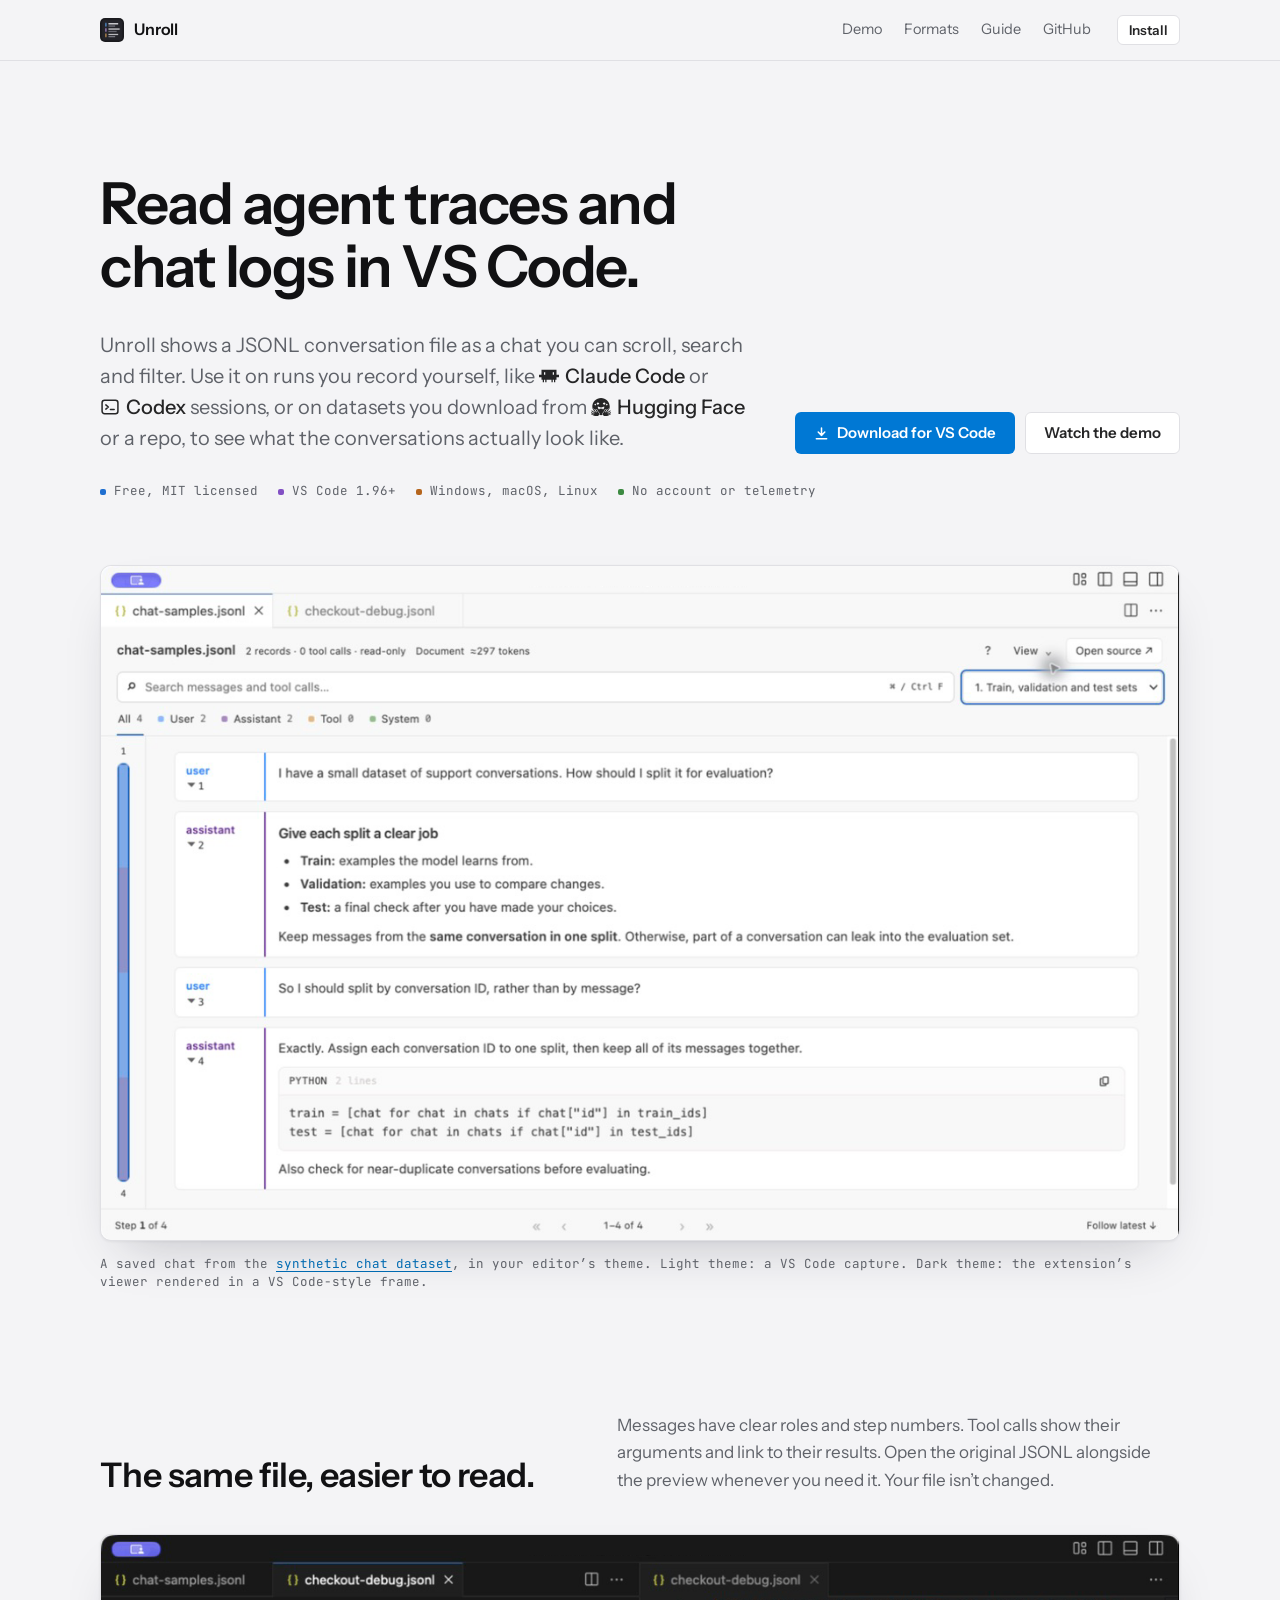
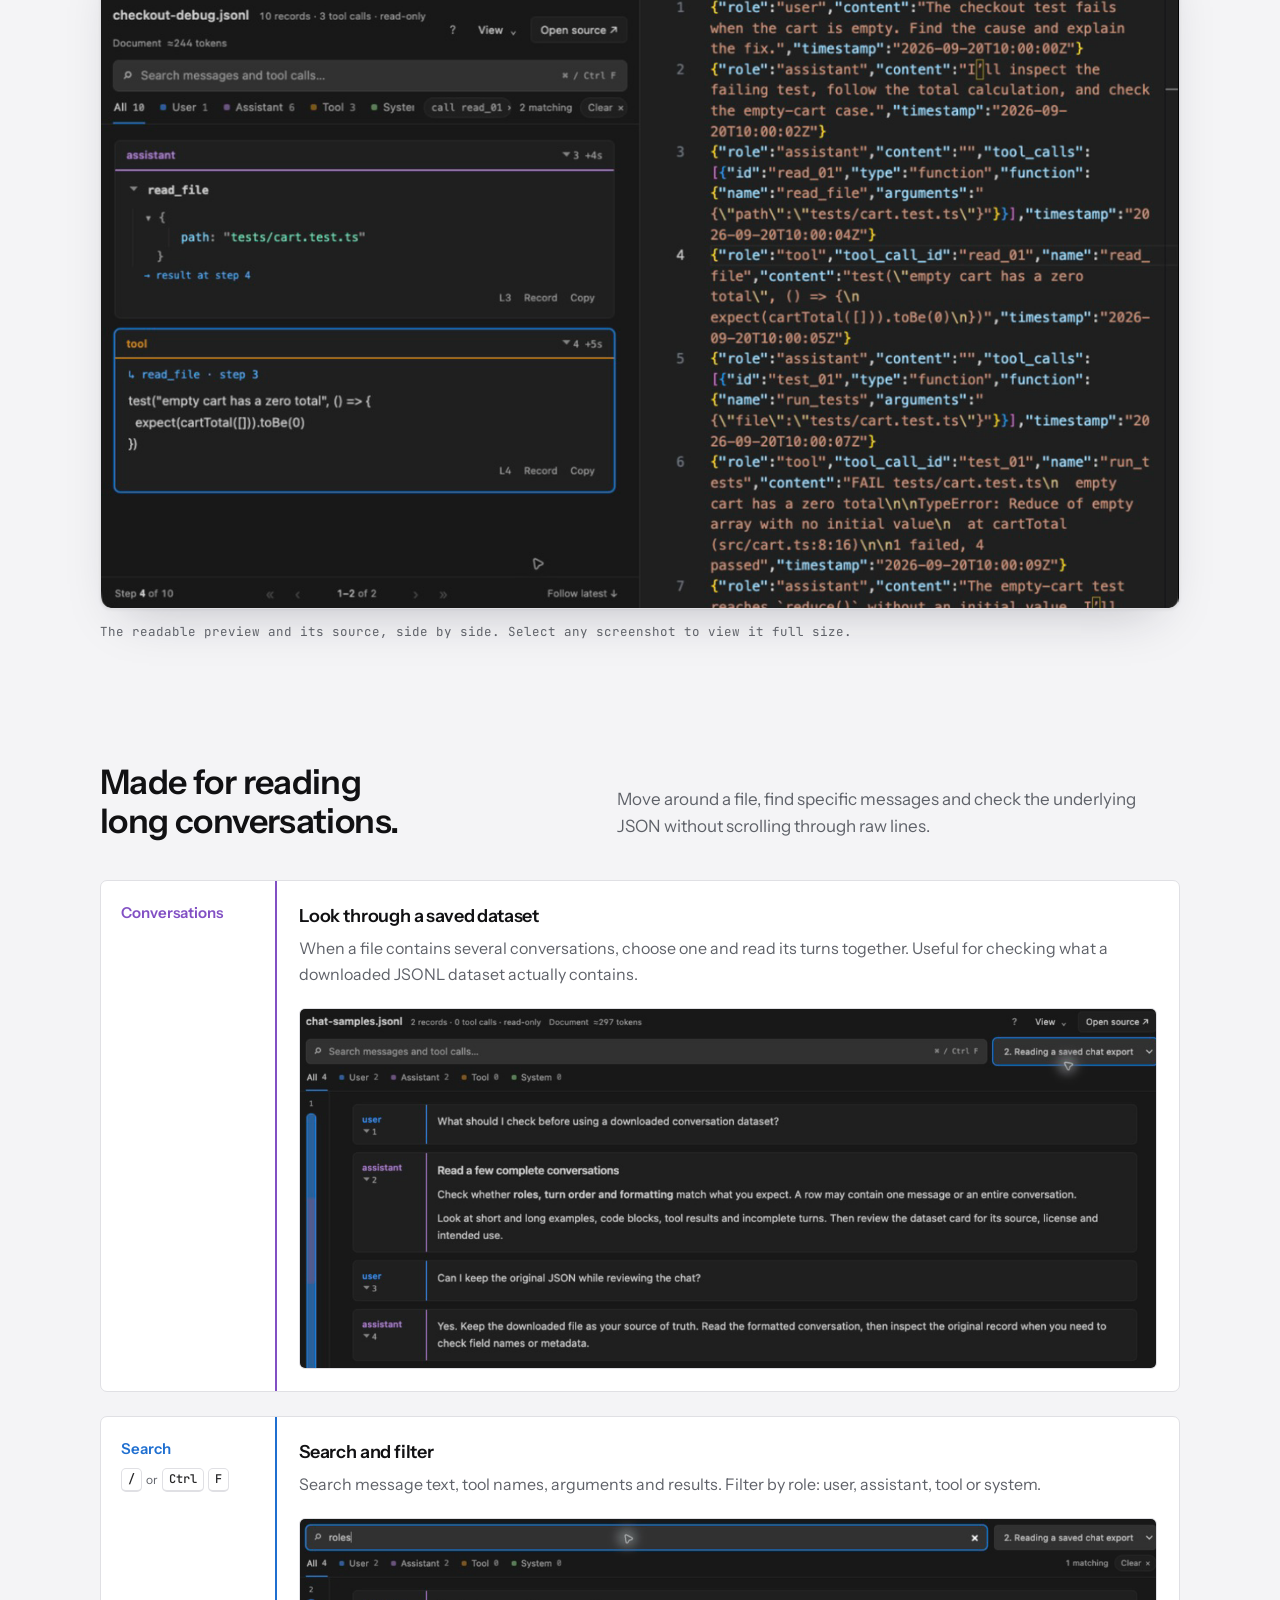
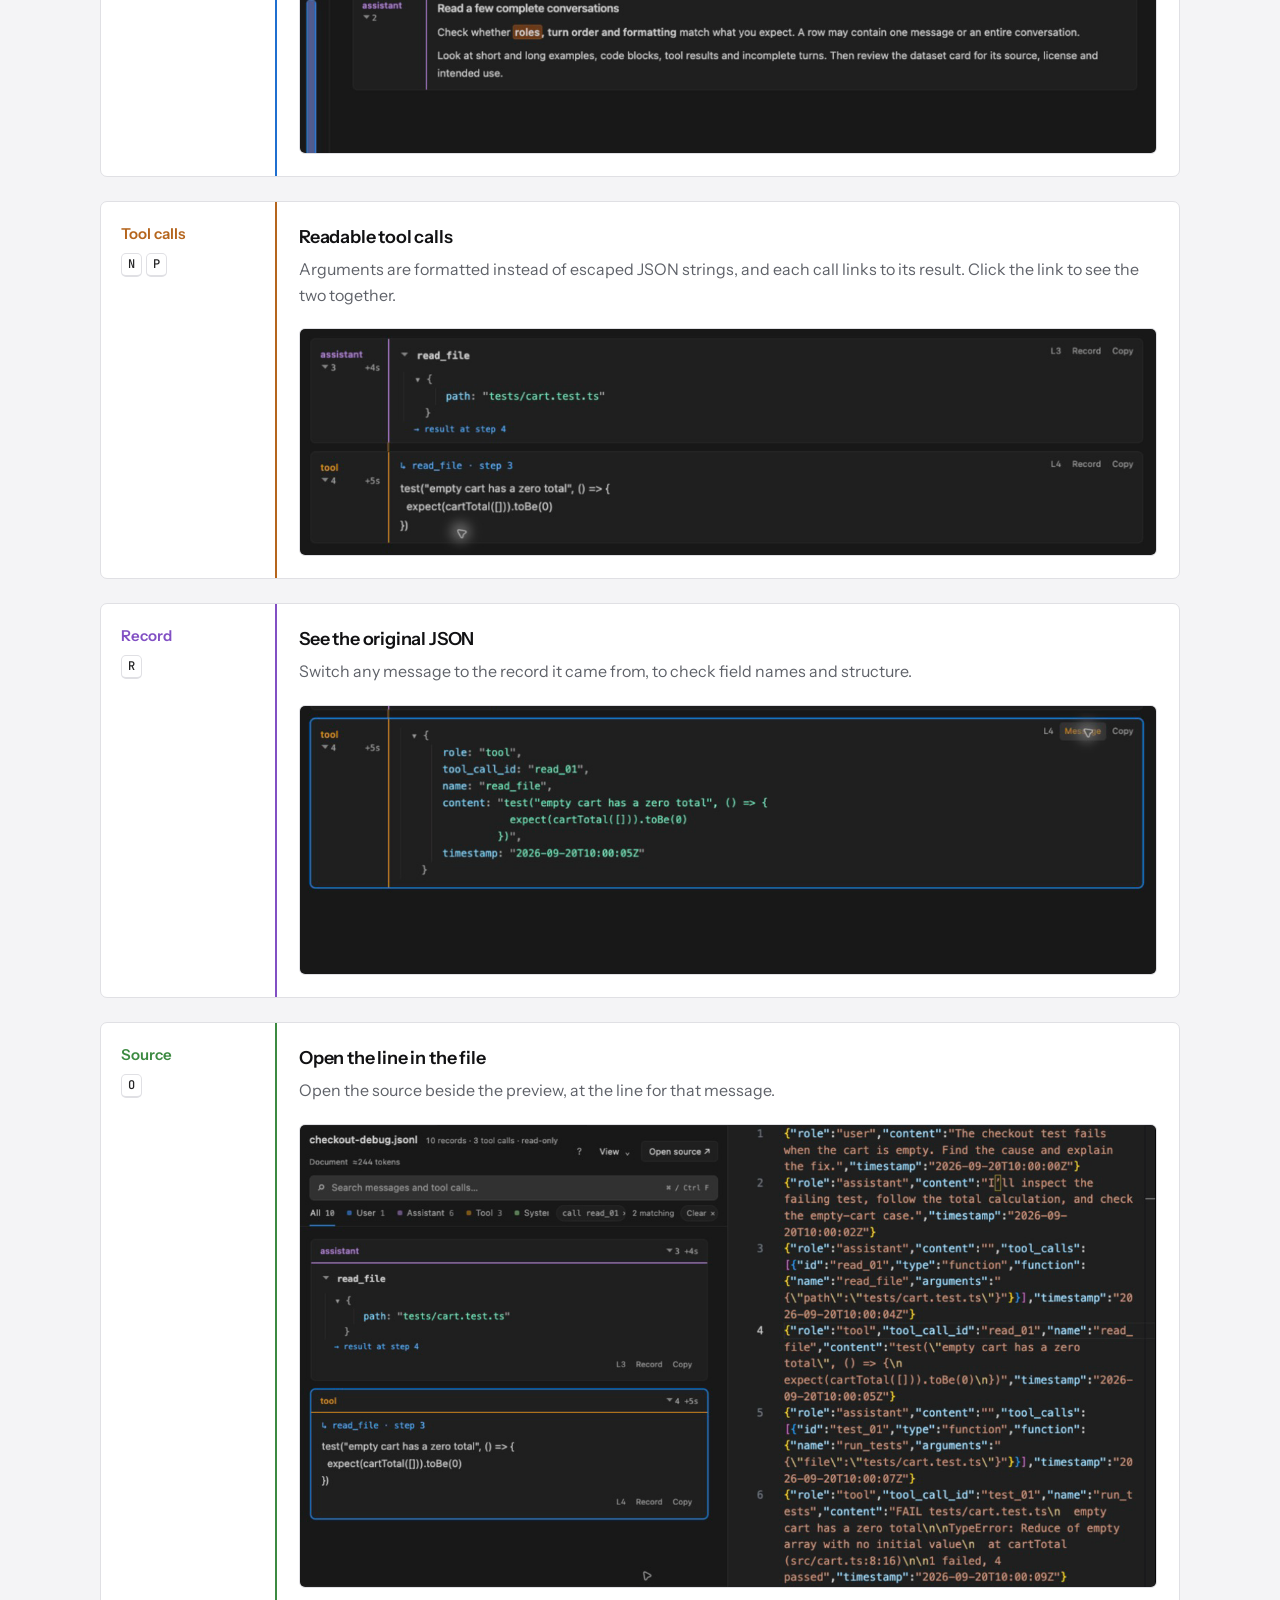
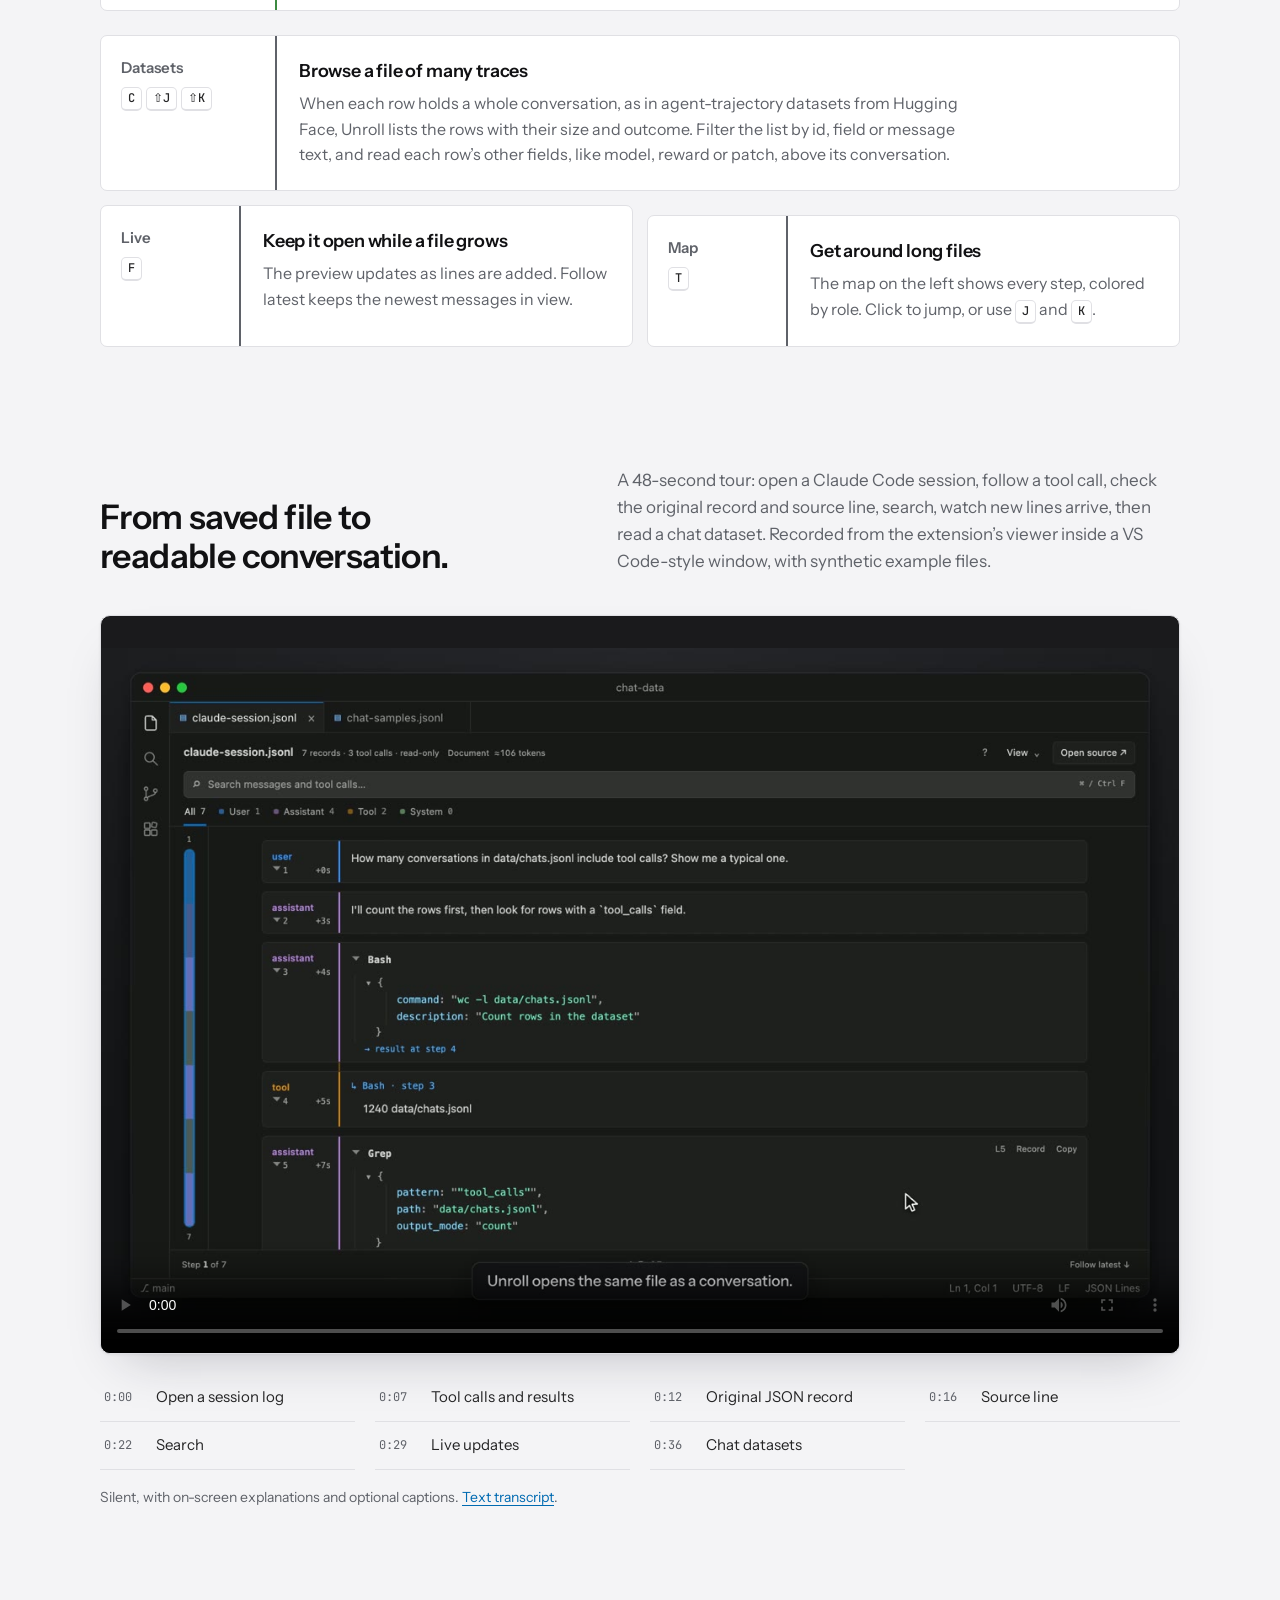
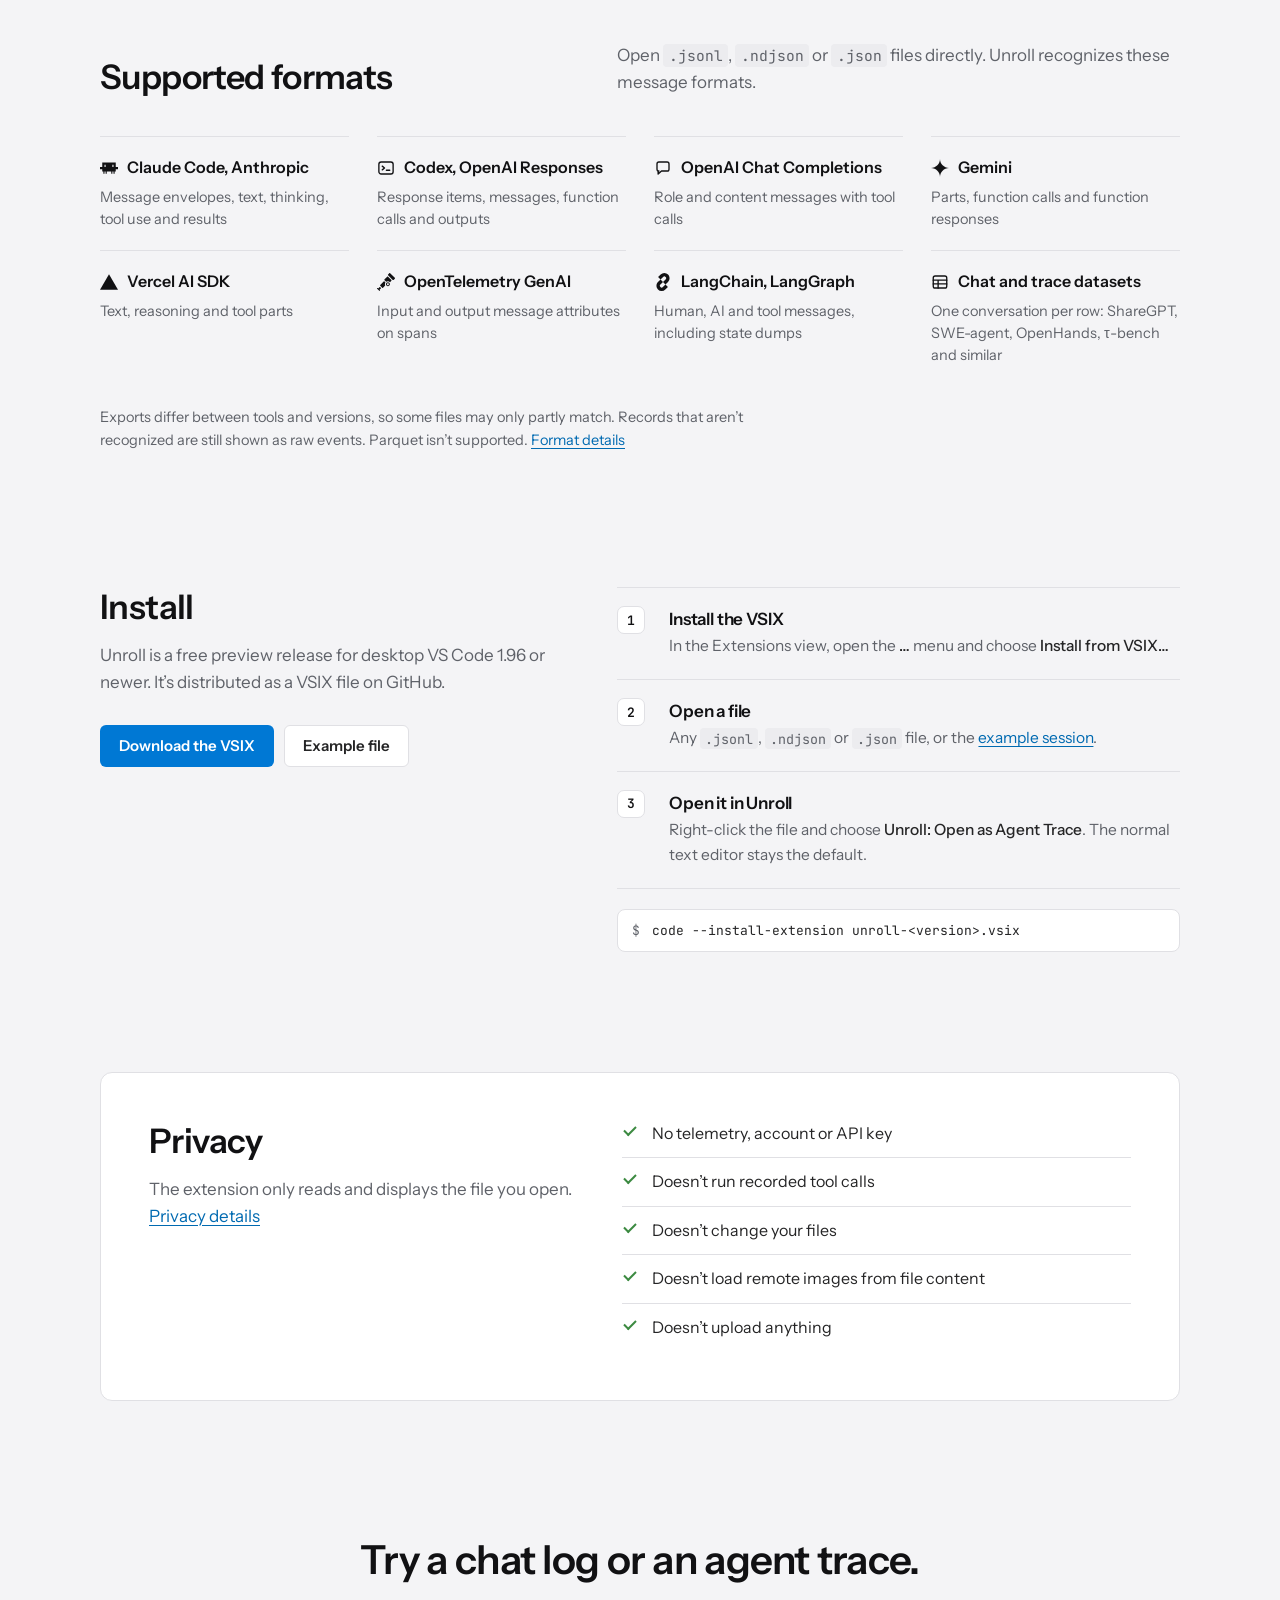
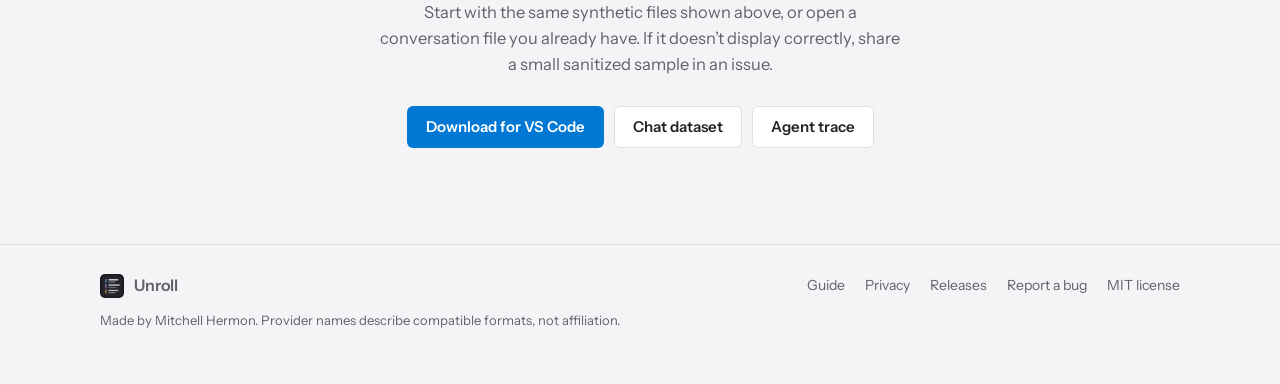
==== commit a82b8e72: "Unroll 0.7.0: document trace datasets" ====
--- a/index.html
+++ b/index.html
@@ -131,6 +131,13 @@
           <a class="crop" style="--x:0;--y:70;--w:1229;--h:665" href="assets/source.png" aria-label="View full-size screenshot"><img loading="lazy" src="assets/source.png" width="1229" height="768" alt="Readable tool call and result beside the unchanged JSONL source at line 4"></a>
         </div>
       </article>
+      <article class="entry feature feature-text">
+        <div class="entry-gutter"><span class="entry-role">Datasets</span><span class="keys"><kbd>C</kbd> <kbd>⇧J</kbd><kbd>⇧K</kbd></span></div>
+        <div class="entry-main">
+          <h3>Browse a file of many traces</h3>
+          <p>When each row holds a whole conversation, as in agent-trajectory datasets from Hugging Face, Unroll lists the rows with their size and outcome. Filter the list by id, field or message text, and read each row’s other fields, like model, reward or patch, above its conversation.</p>
+        </div>
+      </article>
       <div class="feature-pair">
         <article class="entry feature">
           <div class="entry-gutter"><span class="entry-role">Live</span><span class="keys"><kbd>F</kbd></span></div>
@@ -189,7 +196,7 @@
       <div><dt><svg class="logo" aria-hidden="true"><use href="#i-vercel"/></svg>Vercel AI SDK</dt><dd>Text, reasoning and tool parts</dd></div>
       <div><dt><svg class="logo" aria-hidden="true"><use href="#i-otel"/></svg>OpenTelemetry GenAI</dt><dd>Input and output message attributes on spans</dd></div>
       <div><dt><svg class="logo" aria-hidden="true"><use href="#i-langchain"/></svg>LangChain, LangGraph</dt><dd>Human, AI and tool messages, including state dumps</dd></div>
-      <div><dt><svg class="logo" aria-hidden="true"><use href="#i-table"/></svg>ShareGPT and datasets</dt><dd>Conversation and message envelopes</dd></div>
+      <div><dt><svg class="logo" aria-hidden="true"><use href="#i-table"/></svg>Chat and trace datasets</dt><dd>One conversation per row: ShareGPT, SWE-agent, OpenHands, τ-bench and similar</dd></div>
     </dl>
     <p class="fine">Exports differ between tools and versions, so some files may only partly match. Records that aren’t recognized are still shown as raw events. Parquet isn’t supported. <a href="guide.html#formats">Format details</a></p>
   </section>
--- a/style.css
+++ b/style.css
@@ -294,6 +294,8 @@
   margin-left: calc(var(--x) / var(--w) * -100%);
   margin-top: calc(var(--y) / var(--w) * -100%);
 }
+.feature-text .entry-main { display: block; }
+.feature-text p { max-width: 62ch; }
 .feature-pair { display: grid; grid-template-columns: 1fr 1fr; gap: 14px; }
 .feature-pair .feature { --gutter: 140px; }
 .feature-pair .entry-main { display: block; }
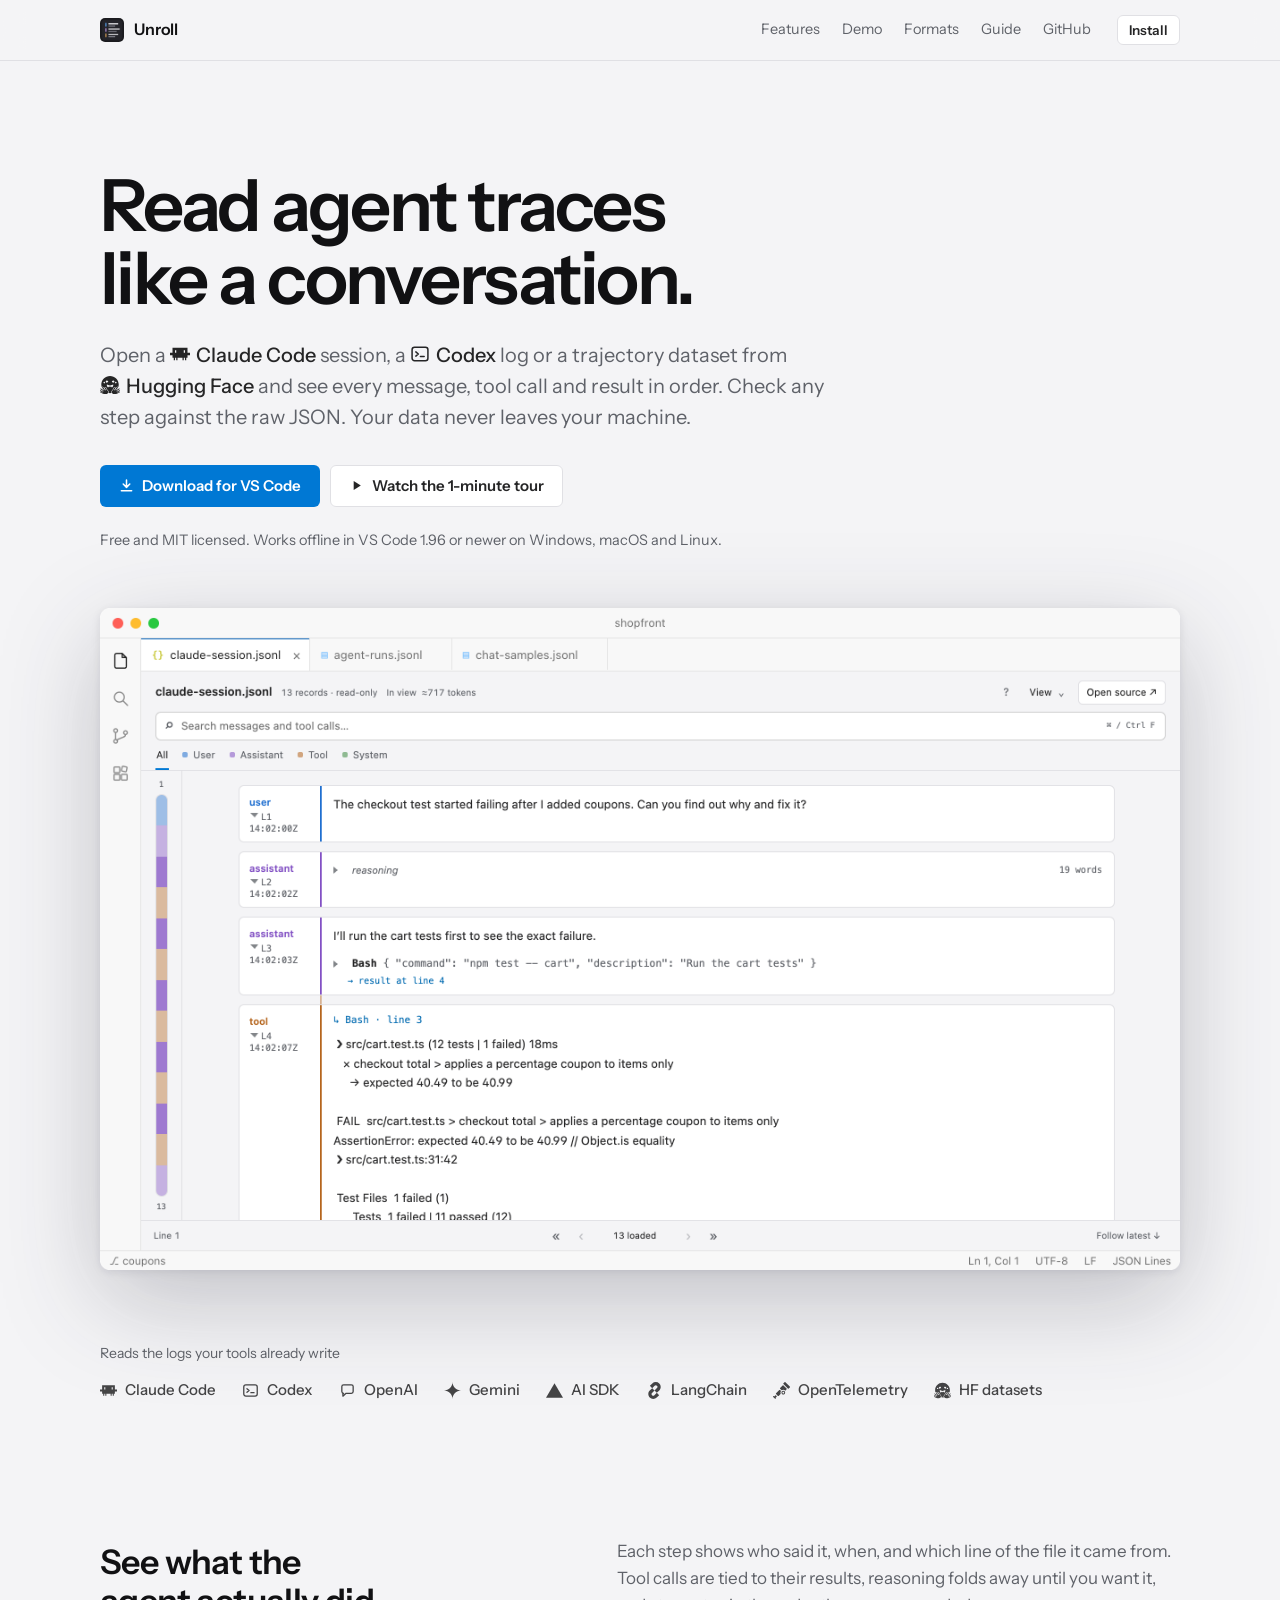
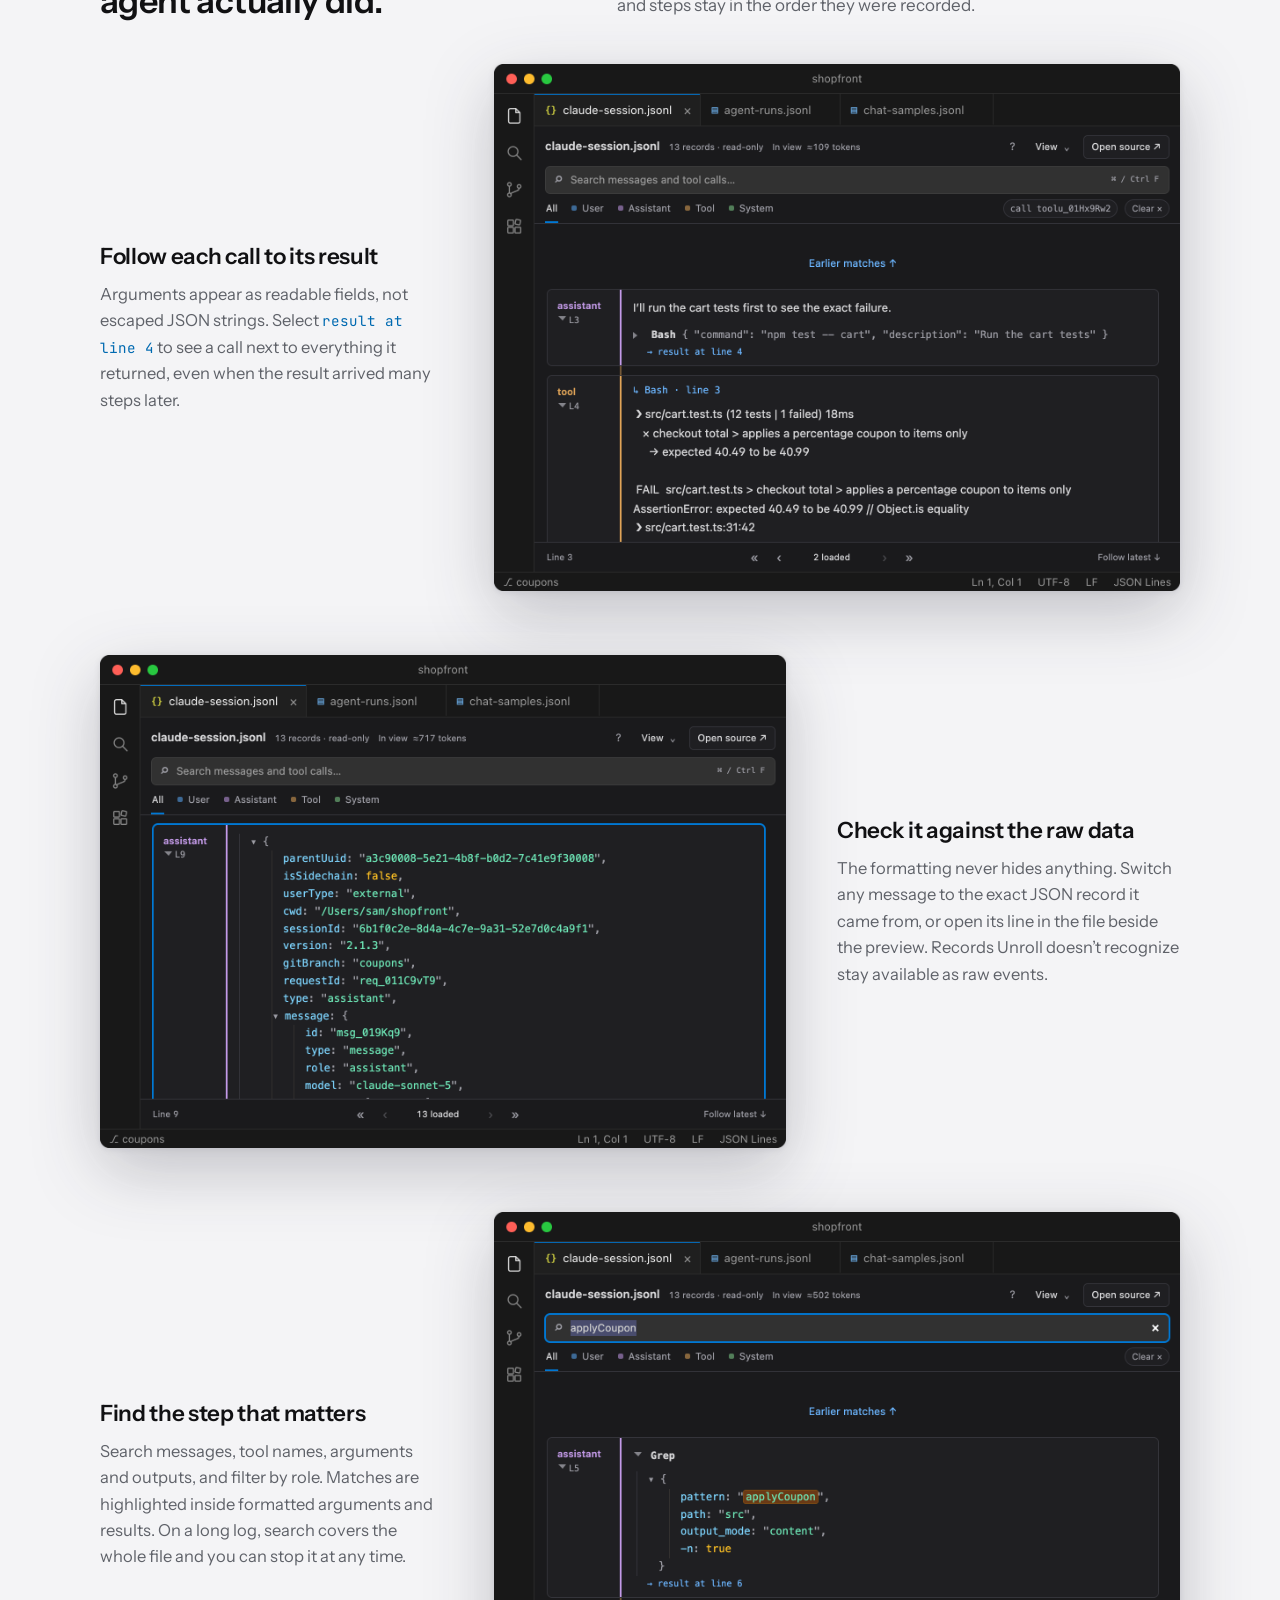
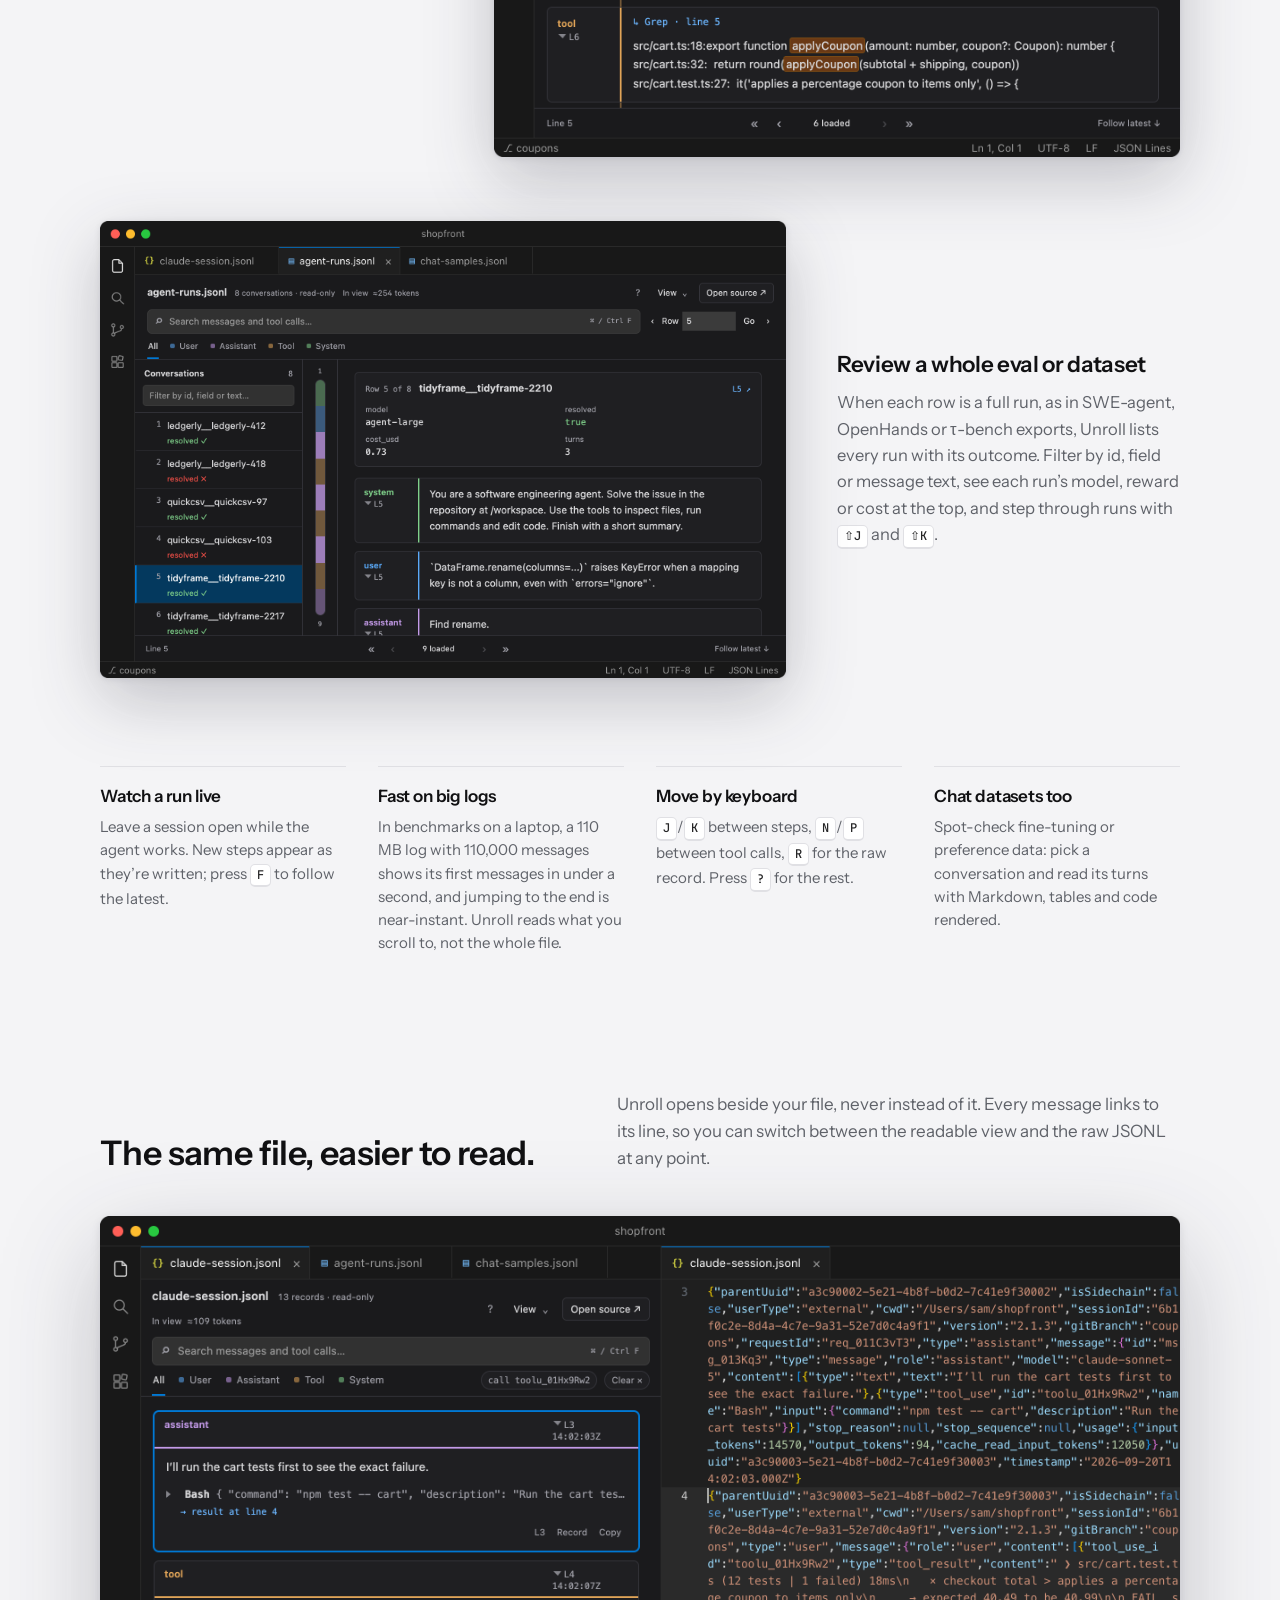
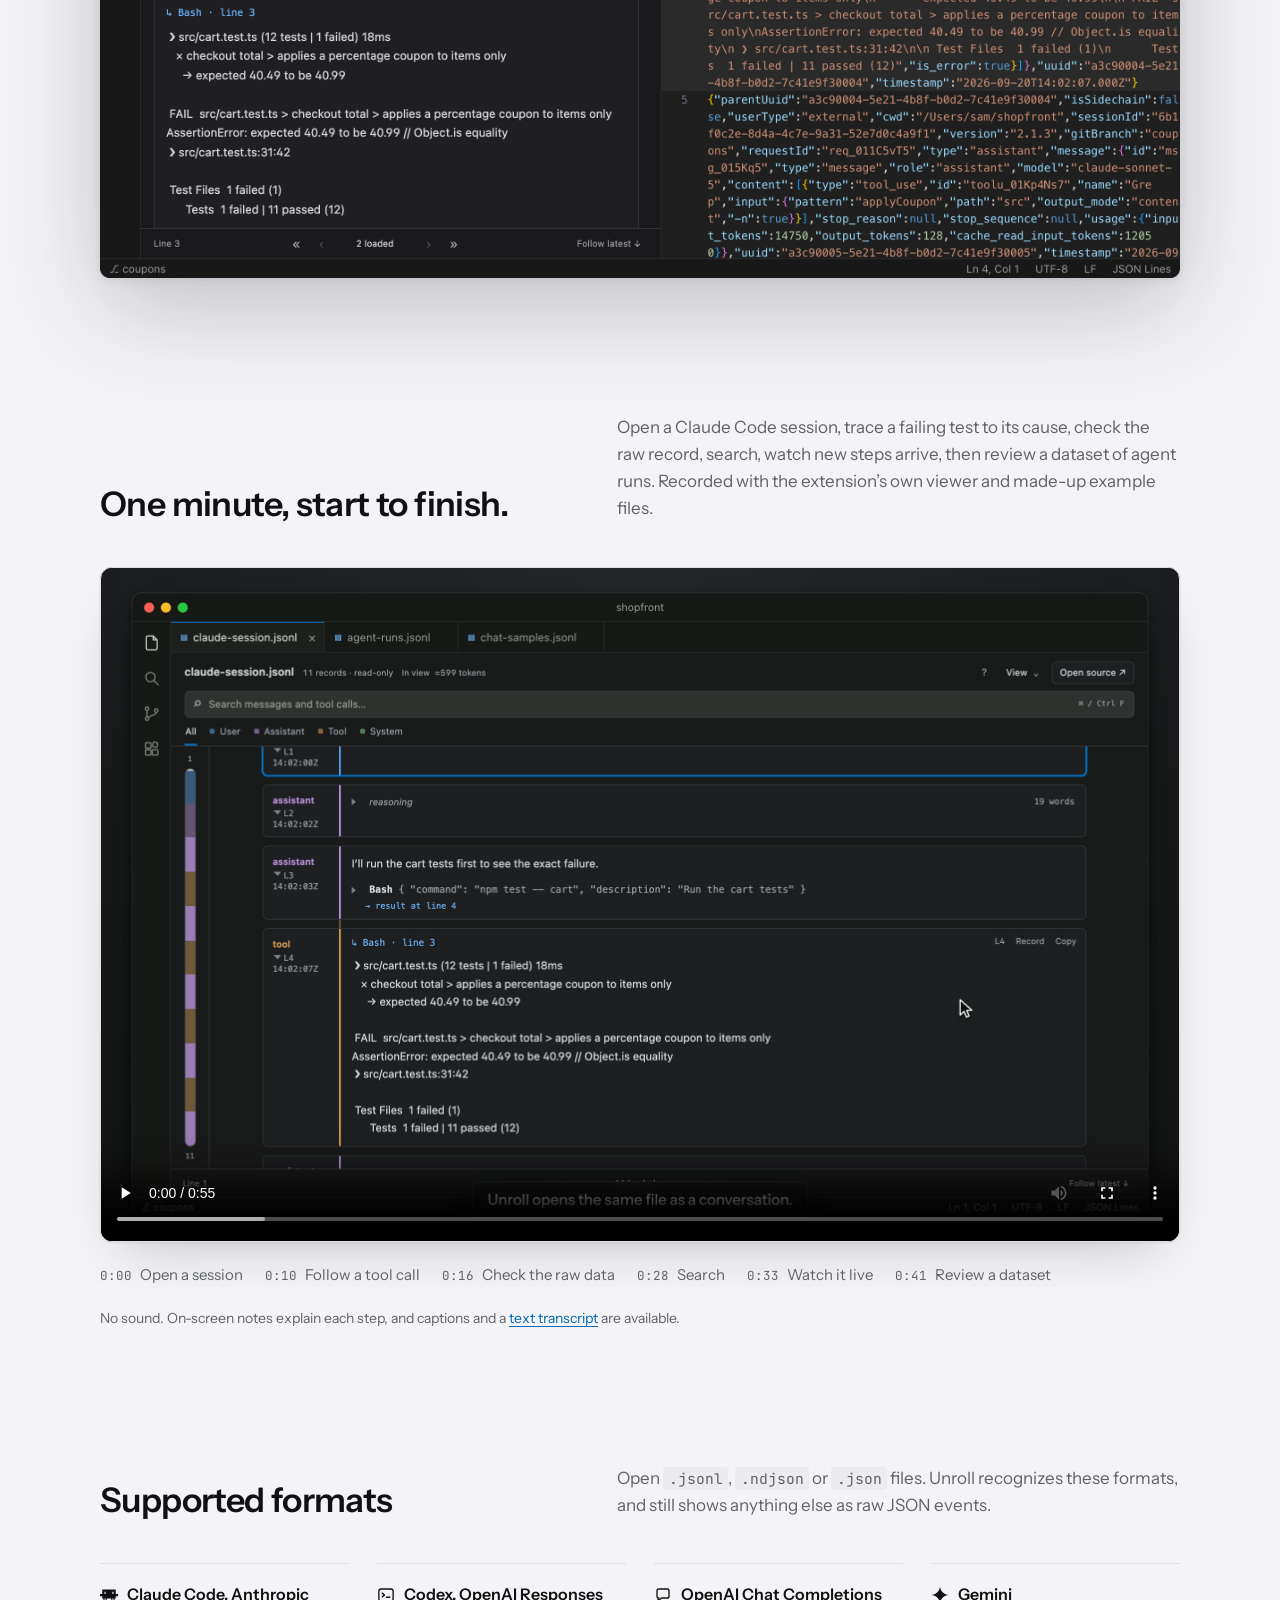
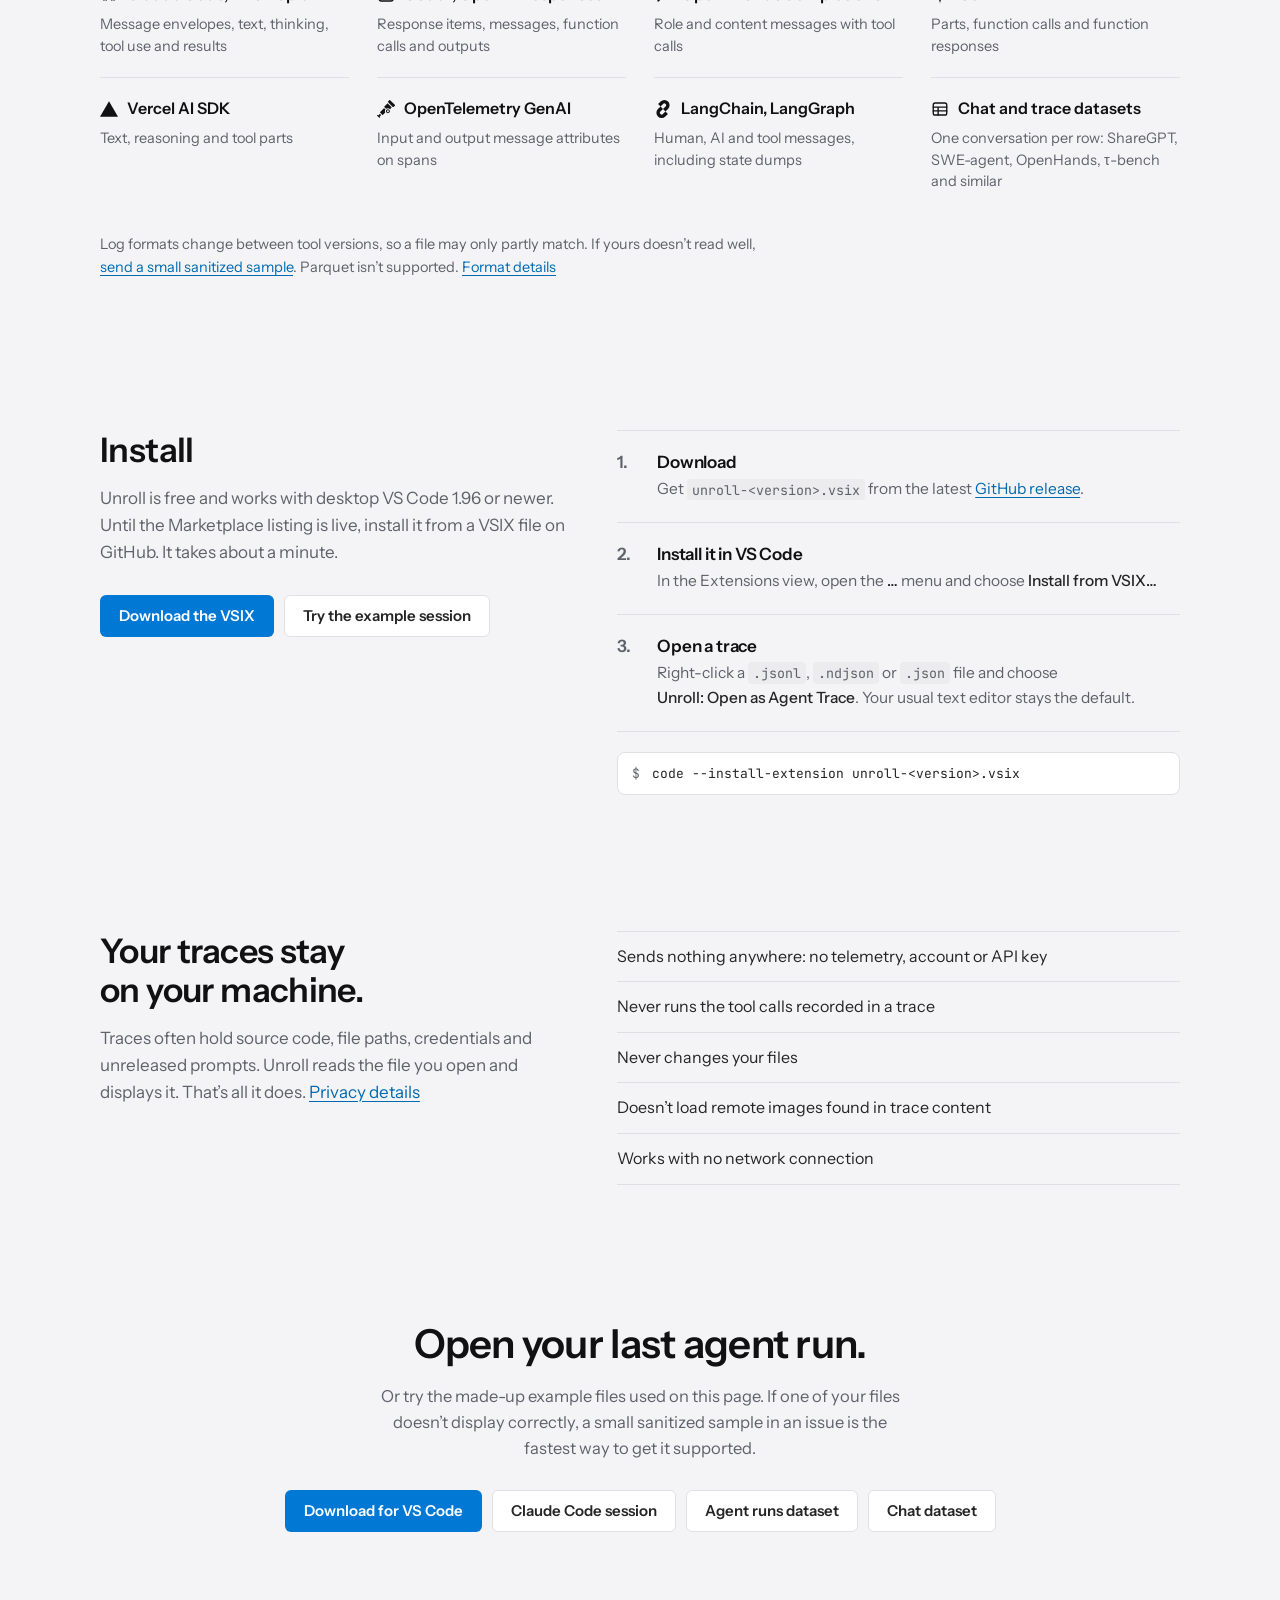
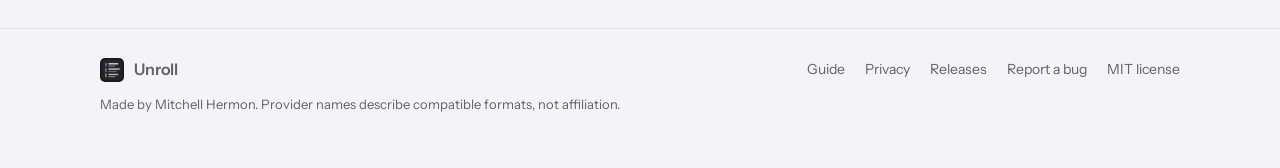
==== commit 11c13488: "Publish Unroll 0.8.0 documentation" ====
--- a/index.html
+++ b/index.html
@@ -4,11 +4,14 @@
 <meta charset="utf-8">
 <meta name="viewport" content="width=device-width,initial-scale=1">
 <title>Unroll | Agent Trace & Chat Log Viewer for VS Code</title>
-<meta name="description" content="Read agent traces and chat logs in VS Code. Unroll shows Claude Code, Codex and other JSONL conversation files as a readable chat, with search, formatted tool calls and links back to the source. Free, no account.">
+<meta name="description" content="Unroll is a free VS Code extension for reading agent traces and chat logs. Open Claude Code sessions, Codex logs and Hugging Face trajectory datasets as a searchable conversation, and check any step against the raw JSON. Fast on large files, and your data never leaves your machine.">
 <link rel="canonical" href="https://mhermon.github.io/unroll/">
-<meta property="og:title" content="Unroll: read agent traces in VS Code">
-<meta property="og:description" content="Read Claude Code, Codex and other JSONL conversation files as a chat in VS Code.">
-<meta property="og:image" content="https://mhermon.github.io/unroll/assets/overview.png">
+<meta property="og:title" content="Unroll: read agent traces like a conversation">
+<meta property="og:description" content="See every message, tool call and result in order. A free VS Code extension for Claude Code sessions, Codex logs and trajectory datasets. Fast on large files, and your data stays on your machine.">
+<meta property="og:image" content="https://mhermon.github.io/unroll/assets/og.png">
+<meta property="og:image:width" content="1200">
+<meta property="og:image:height" content="630">
+<meta property="og:image:alt" content="Unroll: read agent traces like a conversation, in VS Code">
 <meta property="og:url" content="https://mhermon.github.io/unroll/">
 <meta property="og:type" content="website">
 <meta name="twitter:card" content="summary_large_image">
@@ -27,6 +30,7 @@
   <div class="wrap">
     <a class="brand" href="./"><img src="assets/icon.png" width="24" height="24" alt="">Unroll</a>
     <nav class="site-nav" aria-label="Main">
+      <a class="hide-sm" href="#features">Features</a>
       <a class="hide-sm" href="#demo">Demo</a>
       <a class="hide-sm" href="#formats">Formats</a>
       <a class="keep" href="guide.html">Guide</a>
@@ -37,156 +41,143 @@
 </header>
 
 <main id="main">
-  <section class="wrap hero">
-    <h1>Read agent traces and chat logs in VS Code.</h1>
-    <div class="hero-body">
-      <p class="lede">Unroll shows a JSONL conversation file as a chat you can scroll, search and filter. Use it on runs you record yourself, like <strong class="named"><svg class="logo" aria-hidden="true"><use href="#i-claudecode"/></svg>Claude Code</strong> or <strong class="named"><svg class="logo" aria-hidden="true"><use href="#i-terminal"/></svg>Codex</strong> sessions, or on datasets you download from <strong class="named"><svg class="logo" aria-hidden="true"><use href="#i-hf"/></svg>Hugging Face</strong> or a repo, to see what the conversations actually look like.</p>
-      <div class="actions">
-        <a class="button primary" href="https://github.com/mhermon/unroll/releases/latest">
-          <svg viewBox="0 0 16 16" fill="none" stroke="currentColor" stroke-width="1.6" stroke-linecap="round" stroke-linejoin="round" aria-hidden="true"><path d="M8 2v8m0 0L4.5 6.5M8 10l3.5-3.5M2.5 13.5h11"/></svg>
-          Download for VS Code
-        </a>
-        <a class="button quiet" href="#demo">Watch the demo</a>
-      </div>
-    </div>
-    <ul class="facts" aria-label="At a glance">
-      <li>Free, MIT licensed</li>
-      <li>VS Code 1.96+</li>
-      <li>Windows, macOS, Linux</li>
-      <li>No account or telemetry</li>
-    </ul>
+  <section class="wrap hero" aria-labelledby="hero-title">
+    <h1 id="hero-title">Read agent traces like a conversation.</h1>
+    <p class="lede">Open a <strong class="named"><svg class="logo" aria-hidden="true"><use href="#i-claudecode"/></svg>Claude Code</strong> session, a <strong class="named"><svg class="logo" aria-hidden="true"><use href="#i-terminal"/></svg>Codex</strong> log or a trajectory dataset from <strong class="named"><svg class="logo" aria-hidden="true"><use href="#i-hf"/></svg>Hugging Face</strong> and see every message, tool call and result in order. Check any step against the raw JSON. Your data never leaves your machine.</p>
+    <div class="actions">
+      <a class="button primary" href="https://github.com/mhermon/unroll/releases/latest">
+        <svg viewBox="0 0 16 16" fill="none" stroke="currentColor" stroke-width="1.6" stroke-linecap="round" stroke-linejoin="round" aria-hidden="true"><path d="M8 2v8m0 0L4.5 6.5M8 10l3.5-3.5M2.5 13.5h11"/></svg>
+        Download for VS Code
+      </a>
+      <a class="button quiet" href="#demo">
+        <svg viewBox="0 0 16 16" aria-hidden="true"><path d="M5 3.2v9.6L12.6 8z" fill="currentColor"/></svg>
+        Watch the 1-minute tour
+      </a>
+    </div>
+    <p class="facts">Free and MIT licensed. Works offline in VS Code 1.96 or newer on Windows, macOS and Linux.</p>
   </section>
 
   <div class="wrap">
-    <figure class="shot hero-shot">
-      <a href="assets/overview.png" aria-label="View the full-size chat screenshot"><picture>
-        <source srcset="assets/light.png" media="(prefers-color-scheme: light)" width="1229" height="768">
-        <img src="assets/overview.png" width="2416" height="1480" alt="A complete saved chat in Unroll: clear user and assistant turns, formatted paragraphs, a list and a Python code block">
+    <figure class="stage hero-shot">
+      <a href="assets/overview.png" aria-label="View the full-size screenshot"><picture>
+        <source srcset="assets/light.png" media="(prefers-color-scheme: light)" width="2416" height="1480">
+        <img src="assets/overview.png" width="2416" height="1480" alt="A Claude Code session in Unroll: the user’s request, the assistant’s reasoning, a Bash tool call linked to its result, and the failing test output">
       </picture></a>
-      <figcaption>A saved chat from the <a href="examples/chat-samples.jsonl" download>synthetic chat dataset</a>, in your editor’s theme. Light theme: a VS Code capture. Dark theme: the extension’s viewer rendered in a VS Code-style frame.</figcaption>
     </figure>
   </div>
 
-  <section class="wrap section" aria-labelledby="same-file">
-    <div class="section-head">
-      <h2 id="same-file">The same file, easier to read.</h2>
-      <p>Messages have clear roles and step numbers. Tool calls show their arguments and link to their results. Open the original JSONL alongside the preview whenever you need it. Your file isn’t changed.</p>
-    </div>
-    <figure class="shot source-comparison">
-      <a href="assets/source.png" aria-label="View the full-size preview and JSONL source screenshot"><img loading="lazy" src="assets/source.png" width="1229" height="768" alt="The same recorded read_file call and result in two views: formatted on the left, original JSONL with line 4 selected on the right"></a>
-      <figcaption>The readable preview and its source, side by side. Select any screenshot to view it full size.</figcaption>
+  <section class="wrap strip" aria-label="What Unroll reads">
+    <p>Reads the logs your tools already write</p>
+    <ul>
+      <li><svg class="logo" aria-hidden="true"><use href="#i-claudecode"/></svg>Claude Code</li>
+      <li><svg class="logo" aria-hidden="true"><use href="#i-terminal"/></svg>Codex</li>
+      <li><svg class="logo" aria-hidden="true"><use href="#i-chat"/></svg>OpenAI</li>
+      <li><svg class="logo" aria-hidden="true"><use href="#i-gemini"/></svg>Gemini</li>
+      <li><svg class="logo" aria-hidden="true"><use href="#i-vercel"/></svg>AI SDK</li>
+      <li><svg class="logo" aria-hidden="true"><use href="#i-langchain"/></svg>LangChain</li>
+      <li><svg class="logo" aria-hidden="true"><use href="#i-otel"/></svg>OpenTelemetry</li>
+      <li><svg class="logo" aria-hidden="true"><use href="#i-hf"/></svg>HF datasets</li>
+    </ul>
+  </section>
+
+  <section class="wrap section" id="features" aria-labelledby="features-title">
+    <div class="section-head">
+      <h2 id="features-title">See what the agent actually did.</h2>
+      <p>Each step shows who said it, when, and which line of the file it came from. Tool calls are tied to their results, reasoning folds away until you want it, and steps stay in the order they were recorded.</p>
+    </div>
+
+    <div class="rows">
+      <article class="row">
+        <div class="row-text">
+          <h3>Follow each call to its result</h3>
+          <p>Arguments appear as readable fields, not escaped JSON strings. Select <em>result at line 4</em> to see a call next to everything it returned, even when the result arrived many steps later.</p>
+        </div>
+        <a class="shot" href="assets/tool-inspection.png" aria-label="View the full-size tool call screenshot"><img loading="lazy" src="assets/tool-inspection.png" width="1560" height="1200" alt="A Bash call filtered by its call ID, shown directly above its failing test output"></a>
+      </article>
+
+      <article class="row flip">
+        <div class="row-text">
+          <h3>Check it against the raw data</h3>
+          <p>The formatting never hides anything. Switch any message to the exact JSON record it came from, or open its line in the file beside the preview. Records Unroll doesn’t recognize stay available as raw events.</p>
+        </div>
+        <a class="shot" href="assets/record.png" aria-label="View the full-size record screenshot"><img loading="lazy" src="assets/record.png" width="1560" height="1120" alt="An assistant message switched to its original Claude Code record: parentUuid, sessionId, gitBranch, message and usage fields"></a>
+      </article>
+
+      <article class="row">
+        <div class="row-text">
+          <h3>Find the step that matters</h3>
+          <p>Search messages, tool names, arguments and outputs, and filter by role. Matches are highlighted inside formatted arguments and results. On a long log, search covers the whole file and you can stop it at any time.</p>
+        </div>
+        <a class="shot" href="assets/search.png" aria-label="View the full-size search screenshot"><img loading="lazy" src="assets/search.png" width="1560" height="1240" alt="Searching for applyCoupon highlights the Grep call’s pattern and the matching lines in its result and in the file it read"></a>
+      </article>
+
+      <article class="row flip">
+        <div class="row-text">
+          <h3>Review a whole eval or dataset</h3>
+          <p>When each row is a full run, as in SWE-agent, OpenHands or τ-bench exports, Unroll lists every run with its outcome. Filter by id, field or message text, see each run’s model, reward or cost at the top, and step through runs with <kbd>⇧J</kbd> and <kbd>⇧K</kbd>.</p>
+        </div>
+        <a class="shot" href="assets/conversations.png" aria-label="View the full-size dataset screenshot"><img loading="lazy" src="assets/conversations.png" width="1800" height="1200" alt="A dataset of eight agent runs: a list with resolved and failed outcomes, and the selected run’s model, cost and conversation"></a>
+      </article>
+    </div>
+
+    <ul class="notes">
+      <li>
+        <h3>Watch a run live</h3>
+        <p>Leave a session open while the agent works. New steps appear as they’re written; press <kbd>F</kbd> to follow the latest.</p>
+      </li>
+      <li>
+        <h3>Fast on big logs</h3>
+        <p>In benchmarks on a laptop, a 110 MB log with 110,000 messages shows its first messages in under a second, and jumping to the end is near-instant. Unroll reads what you scroll to, not the whole file.</p>
+      </li>
+      <li>
+        <h3>Move by keyboard</h3>
+        <p><kbd>J</kbd>/<kbd>K</kbd> between steps, <kbd>N</kbd>/<kbd>P</kbd> between tool calls, <kbd>R</kbd> for the raw record. Press <kbd>?</kbd> for the rest.</p>
+      </li>
+      <li>
+        <h3>Chat datasets too</h3>
+        <p>Spot-check fine-tuning or preference data: pick a conversation and read its turns with Markdown, tables and code rendered.</p>
+      </li>
+    </ul>
+  </section>
+
+  <section class="wrap section" aria-labelledby="source-title">
+    <div class="section-head">
+      <h2 id="source-title">The same file, easier to read.</h2>
+      <p>Unroll opens beside your file, never instead of it. Every message links to its line, so you can switch between the readable view and the raw JSONL at any point.</p>
+    </div>
+    <figure class="stage">
+      <a href="assets/source.png" aria-label="View the full-size preview and JSONL source screenshot"><img loading="lazy" src="assets/source.png" width="2416" height="1480" alt="A tool call and its result in Unroll on the left, and the same records as raw JSONL on the right with line 4 selected"></a>
     </figure>
   </section>
 
-  <section class="wrap section" aria-labelledby="features">
-    <div class="section-head">
-      <h2 id="features">Made for reading long conversations.</h2>
-      <p>Move around a file, find specific messages and check the underlying JSON without scrolling through raw lines.</p>
-    </div>
-    <div class="features">
-      <article class="entry feature assistant">
-        <div class="entry-gutter"><span class="entry-role">Conversations</span></div>
-        <div class="entry-main">
-          <div><h3>Look through a saved dataset</h3><p>When a file contains several conversations, choose one and read its turns together. Useful for checking what a downloaded JSONL dataset actually contains.</p></div>
-          <a class="crop" style="--x:10;--y:78;--w:1200;--h:505" href="assets/conversations.png" aria-label="View the full-size dataset screenshot"><img loading="lazy" src="assets/conversations.png" width="1229" height="768" alt="The conversation selector showing the second chat in a two-conversation JSONL dataset, with its question and formatted answer"></a>
-        </div>
-      </article>
-      <article class="entry feature user">
-        <div class="entry-gutter"><span class="entry-role">Search</span><span class="keys"><kbd>/</kbd> or <kbd>Ctrl</kbd><kbd>F</kbd></span></div>
-        <div class="entry-main">
-          <div>
-            <h3>Search and filter</h3>
-            <p>Search message text, tool names, arguments and results. Filter by role: user, assistant, tool or system.</p>
-          </div>
-          <a class="crop" style="--x:10;--y:112;--w:1200;--h:330" href="assets/search.png" aria-label="View full-size screenshot"><img loading="lazy" src="assets/search.png" width="1229" height="768" alt="Search for roles highlights the matching passage and shows one matching assistant message"></a>
-        </div>
-      </article>
-      <article class="entry feature tool">
-        <div class="entry-gutter"><span class="entry-role">Tool calls</span><span class="keys"><kbd>N</kbd><kbd>P</kbd></span></div>
-        <div class="entry-main">
-          <div>
-            <h3>Readable tool calls</h3>
-            <p>Arguments are formatted instead of escaped JSON strings, and each call links to its result. Click the link to see the two together.</p>
-          </div>
-          <a class="crop" style="--x:70;--y:200;--w:1130;--h:300" href="assets/tool-inspection.png" aria-label="View full-size screenshot"><img loading="lazy" src="assets/tool-inspection.png" width="1229" height="768" alt="A recorded read_file call with formatted path arguments, linked to its matching result"></a>
-        </div>
-      </article>
-      <article class="entry feature assistant">
-        <div class="entry-gutter"><span class="entry-role">Record</span><span class="keys"><kbd>R</kbd></span></div>
-        <div class="entry-main">
-          <div>
-            <h3>See the original JSON</h3>
-            <p>Switch any message to the record it came from, to check field names and structure.</p>
-          </div>
-          <a class="crop" style="--x:70;--y:345;--w:1130;--h:355" href="assets/record.png" aria-label="View full-size screenshot"><img loading="lazy" src="assets/record.png" width="1229" height="768" alt="The original tool-result record, including role, tool_call_id, name, content and timestamp"></a>
-        </div>
-      </article>
-      <article class="entry feature system">
-        <div class="entry-gutter"><span class="entry-role">Source</span><span class="keys"><kbd>O</kbd></span></div>
-        <div class="entry-main">
-          <div>
-            <h3>Open the line in the file</h3>
-            <p>Open the source beside the preview, at the line for that message.</p>
-          </div>
-          <a class="crop" style="--x:0;--y:70;--w:1229;--h:665" href="assets/source.png" aria-label="View full-size screenshot"><img loading="lazy" src="assets/source.png" width="1229" height="768" alt="Readable tool call and result beside the unchanged JSONL source at line 4"></a>
-        </div>
-      </article>
-      <article class="entry feature feature-text">
-        <div class="entry-gutter"><span class="entry-role">Datasets</span><span class="keys"><kbd>C</kbd> <kbd>⇧J</kbd><kbd>⇧K</kbd></span></div>
-        <div class="entry-main">
-          <h3>Browse a file of many traces</h3>
-          <p>When each row holds a whole conversation, as in agent-trajectory datasets from Hugging Face, Unroll lists the rows with their size and outcome. Filter the list by id, field or message text, and read each row’s other fields, like model, reward or patch, above its conversation.</p>
-        </div>
-      </article>
-      <div class="feature-pair">
-        <article class="entry feature">
-          <div class="entry-gutter"><span class="entry-role">Live</span><span class="keys"><kbd>F</kbd></span></div>
-          <div class="entry-main">
-            <h3>Keep it open while a file grows</h3>
-            <p>The preview updates as lines are added. Follow latest keeps the newest messages in view.</p>
-          </div>
-        </article>
-        <article class="entry feature">
-          <div class="entry-gutter"><span class="entry-role">Map</span><span class="keys"><kbd>T</kbd></span></div>
-          <div class="entry-main">
-            <h3>Get around long files</h3>
-            <p>The map on the left shows every step, colored by role. Click to jump, or use <kbd>J</kbd> and <kbd>K</kbd>.</p>
-          </div>
-        </article>
-      </div>
-    </div>
-  </section>
-
   <section class="wrap section" id="demo" aria-labelledby="demo-title">
     <div class="section-head">
-      <h2 id="demo-title">From saved file to readable conversation.</h2>
-      <p>A 48-second tour: open a Claude Code session, follow a tool call, check the original record and source line, search, watch new lines arrive, then read a chat dataset. Recorded from the extension’s viewer inside a VS Code-style window, with synthetic example files.</p>
+      <h2 id="demo-title">One minute, start to finish.</h2>
+      <p>Open a Claude Code session, trace a failing test to its cause, check the raw record, search, watch new steps arrive, then review a dataset of agent runs. Recorded with the extension’s own viewer and made-up example files.</p>
     </div>
     <div class="demo">
       <video controls preload="metadata" playsinline poster="assets/walkthrough-poster.jpg" aria-label="Unroll walkthrough">
+        <source src="assets/walkthrough.webm" type="video/webm">
         <source src="assets/walkthrough.mp4" type="video/mp4">
         <track kind="captions" src="assets/walkthrough.vtt" srclang="en" label="English">
         <a href="assets/walkthrough.mp4">Download the walkthrough</a>
       </video>
-      <div>
-        <ol class="chapters" aria-label="Walkthrough chapters">
-          <li><button type="button" data-t="0"><time>0:00</time>Open a session log</button></li>
-          <li><button type="button" data-t="7.8"><time>0:07</time>Tool calls and results</button></li>
-          <li><button type="button" data-t="12.5"><time>0:12</time>Original JSON record</button></li>
-          <li><button type="button" data-t="16.4"><time>0:16</time>Source line</button></li>
-          <li><button type="button" data-t="22.7"><time>0:22</time>Search</button></li>
-          <li><button type="button" data-t="29"><time>0:29</time>Live updates</button></li>
-          <li><button type="button" data-t="36"><time>0:36</time>Chat datasets</button></li>
-        </ol>
-        <p class="demo-note">Silent, with on-screen explanations and optional captions. <a href="demo-transcript.html">Text transcript</a>.</p>
-      </div>
+      <ol class="chapters" aria-label="Walkthrough chapters">
+        <li><button type="button" data-t="0"><time>0:00</time>Open a session</button></li>
+        <li><button type="button" data-t="10.2"><time>0:10</time>Follow a tool call</button></li>
+        <li><button type="button" data-t="16.7"><time>0:16</time>Check the raw data</button></li>
+        <li><button type="button" data-t="28.2"><time>0:28</time>Search</button></li>
+        <li><button type="button" data-t="33.6"><time>0:33</time>Watch it live</button></li>
+        <li><button type="button" data-t="41.2"><time>0:41</time>Review a dataset</button></li>
+      </ol>
+      <p class="demo-note">No sound. On-screen notes explain each step, and captions and a <a href="demo-transcript.html">text transcript</a> are available.</p>
     </div>
   </section>
 
   <section class="wrap section" id="formats" aria-labelledby="formats-title">
     <div class="section-head">
       <h2 id="formats-title">Supported formats</h2>
-      <p>Open <code>.jsonl</code>, <code>.ndjson</code> or <code>.json</code> files directly. Unroll recognizes these message formats.</p>
+      <p>Open <code>.jsonl</code>, <code>.ndjson</code> or <code>.json</code> files. Unroll recognizes these formats, and still shows anything else as raw JSON events.</p>
     </div>
     <dl class="formats">
       <div><dt><svg class="logo" aria-hidden="true"><use href="#i-claudecode"/></svg>Claude Code, Anthropic</dt><dd>Message envelopes, text, thinking, tool use and results</dd></div>
@@ -198,53 +189,54 @@
       <div><dt><svg class="logo" aria-hidden="true"><use href="#i-langchain"/></svg>LangChain, LangGraph</dt><dd>Human, AI and tool messages, including state dumps</dd></div>
       <div><dt><svg class="logo" aria-hidden="true"><use href="#i-table"/></svg>Chat and trace datasets</dt><dd>One conversation per row: ShareGPT, SWE-agent, OpenHands, τ-bench and similar</dd></div>
     </dl>
-    <p class="fine">Exports differ between tools and versions, so some files may only partly match. Records that aren’t recognized are still shown as raw events. Parquet isn’t supported. <a href="guide.html#formats">Format details</a></p>
+    <p class="fine">Log formats change between tool versions, so a file may only partly match. If yours doesn’t read well, <a href="https://github.com/mhermon/unroll/issues/new/choose">send a small sanitized sample</a>. Parquet isn’t supported. <a href="guide.html#formats">Format details</a></p>
   </section>
 
   <section class="wrap section" id="install" aria-labelledby="install-title">
     <div class="install">
       <div class="section-head stacked">
         <h2 id="install-title">Install</h2>
-        <p>Unroll is a free preview release for desktop VS Code 1.96 or newer. It’s distributed as a VSIX file on GitHub.</p>
-        <div class="actions" style="margin-top:28px">
+        <p>Unroll is free and works with desktop VS Code 1.96 or newer. Until the Marketplace listing is live, install it from a VSIX file on GitHub. It takes about a minute.</p>
+        <div class="actions">
           <a class="button primary" href="https://github.com/mhermon/unroll/releases/latest">Download the VSIX</a>
-          <a class="button quiet" href="examples/claude-session.jsonl" download>Example file</a>
+          <a class="button quiet" href="examples/claude-session.jsonl" download>Try the example session</a>
         </div>
       </div>
       <div>
         <ol class="steps">
-          <li><h3>Install the VSIX</h3><p>In the Extensions view, open the <span class="menu-path">…</span> menu and choose <span class="menu-path">Install from VSIX…</span></p></li>
-          <li><h3>Open a file</h3><p>Any <code>.jsonl</code>, <code>.ndjson</code> or <code>.json</code> file, or the <a href="examples/claude-session.jsonl" download>example session</a>.</p></li>
-          <li><h3>Open it in Unroll</h3><p>Right-click the file and choose <span class="menu-path">Unroll: Open as Agent Trace</span>. The normal text editor stays the default.</p></li>
+          <li><h3>Download</h3><p>Get <code>unroll-&lt;version&gt;.vsix</code> from the latest <a href="https://github.com/mhermon/unroll/releases/latest">GitHub release</a>.</p></li>
+          <li><h3>Install it in VS Code</h3><p>In the Extensions view, open the <span class="menu-path">…</span> menu and choose <span class="menu-path">Install from VSIX…</span></p></li>
+          <li><h3>Open a trace</h3><p>Right-click a <code>.jsonl</code>, <code>.ndjson</code> or <code>.json</code> file and choose <span class="menu-path">Unroll: Open as Agent Trace</span>. Your usual text editor stays the default.</p></li>
         </ol>
-        <div class="cli" aria-label="Install from a terminal"><code>code --install-extension unroll-&lt;version&gt;.vsix</code></div>
+        <div class="cli" aria-label="Or install from a terminal"><code>code --install-extension unroll-&lt;version&gt;.vsix</code></div>
       </div>
     </div>
   </section>
 
   <section class="wrap section" aria-labelledby="privacy-title">
-    <div class="quiet-box">
+    <div class="privacy">
       <div class="section-head stacked">
-        <h2 id="privacy-title">Privacy</h2>
-        <p>The extension only reads and displays the file you open. <a href="privacy.html">Privacy details</a></p>
+        <h2 id="privacy-title">Your traces stay on your machine.</h2>
+        <p>Traces often hold source code, file paths, credentials and unreleased prompts. Unroll reads the file you open and displays it. That’s all it does. <a href="privacy.html">Privacy details</a></p>
       </div>
-      <ul class="checks">
-        <li>No telemetry, account or API key</li>
-        <li>Doesn’t run recorded tool calls</li>
-        <li>Doesn’t change your files</li>
-        <li>Doesn’t load remote images from file content</li>
-        <li>Doesn’t upload anything</li>
+      <ul class="plain-list">
+        <li>Sends nothing anywhere: no telemetry, account or API key</li>
+        <li>Never runs the tool calls recorded in a trace</li>
+        <li>Never changes your files</li>
+        <li>Doesn’t load remote images found in trace content</li>
+        <li>Works with no network connection</li>
       </ul>
     </div>
   </section>
 
   <section class="wrap closing" aria-labelledby="closing-title">
-    <h2 id="closing-title">Try a chat log or an agent trace.</h2>
-    <p>Start with the same synthetic files shown above, or open a conversation file you already have. If it doesn’t display correctly, share a small sanitized sample in an issue.</p>
+    <h2 id="closing-title">Open your last agent run.</h2>
+    <p>Or try the made-up example files used on this page. If one of your files doesn’t display correctly, a small sanitized sample in an issue is the fastest way to get it supported.</p>
     <div class="actions">
       <a class="button primary" href="https://github.com/mhermon/unroll/releases/latest">Download for VS Code</a>
+      <a class="button quiet" href="examples/claude-session.jsonl" download>Claude Code session</a>
+      <a class="button quiet" href="examples/agent-runs.jsonl" download>Agent runs dataset</a>
       <a class="button quiet" href="examples/chat-samples.jsonl" download>Chat dataset</a>
-      <a class="button quiet" href="examples/claude-session.jsonl" download>Agent trace</a>
     </div>
   </section>
 </main>
@@ -264,6 +256,10 @@
 </footer>
 
 <script>
+// A <picture> can show the light capture; open whichever version is on screen.
+for (const link of document.querySelectorAll('a:has(> picture)')) {
+  link.addEventListener('click', () => { link.href = link.querySelector('img').currentSrc || link.href })
+}
 (() => {
   const video = document.querySelector('#demo video')
   const buttons = [...document.querySelectorAll('.chapters button')]
--- a/style.css
+++ b/style.css
@@ -30,6 +30,8 @@
   --accent-hover: #1a86dd;
   --link: #6cb6ff;
   --lift: 0 24px 60px -20px #000000a0, 0 2px 6px #00000040;
+  --shadow: #000000a8;
+  --shadow-near: #00000050;
   --role-user: #5aa9f8;
   --role-assistant: #c39ae8;
   --role-tool: #e0a458;
@@ -60,6 +62,9 @@
     --accent-hover: #0066b8;
     --link: #006ab1;
     --lift: 0 24px 50px -24px #1a1a2e40, 0 1px 3px #0000000f;
+    --shadow: #1a1a2e38;
+    --shadow-near: #1a1a2e18;
+    --glow: .55;
     --role-user: #1f6fd0;
     --role-assistant: #8250c4;
     --role-tool: #b5651d;
@@ -72,7 +77,7 @@
 }
 
 *, *::before, *::after { box-sizing: border-box; }
-html { -webkit-text-size-adjust: 100%; text-size-adjust: 100%; scroll-padding-top: 24px; }
+html { -webkit-text-size-adjust: 100%; text-size-adjust: 100%; scroll-padding-top: 84px; }
 body {
   margin: 0;
   background: var(--canvas);
@@ -130,7 +135,7 @@
 .wrap { max-width: var(--page); margin: 0 auto; padding: 0 var(--pad); }
 
 /* ---------- header ---------- */
-.site-head { border-bottom: 1px solid var(--border); }
+.site-head { position: sticky; top: 0; z-index: 20; border-bottom: 1px solid var(--border); background: color-mix(in srgb, var(--canvas) 82%, transparent); backdrop-filter: saturate(1.4) blur(12px); -webkit-backdrop-filter: saturate(1.4) blur(12px); }
 .site-head .wrap { display: flex; align-items: center; gap: 28px; height: 60px; }
 .brand {
   display: flex; align-items: center; gap: 10px;
@@ -165,156 +170,67 @@
 .button svg { width: 15px; height: 15px; flex-shrink: 0; }
 
 /* ---------- hero ---------- */
-.hero { padding-block: clamp(56px, 9vw, 112px) clamp(40px, 6vw, 64px); }
-.hero h1 { max-width: 17em; }
-.hero-body { display: grid; grid-template-columns: minmax(0, 1fr) auto; align-items: end; gap: 24px 48px; margin-top: 32px; }
-.lede { max-width: 36em; margin: 0; font-size: clamp(17px, 1rem + .35vw, 20px); line-height: 1.55; color: var(--muted); }
+.hero { padding-block: clamp(56px, 9vw, 108px) clamp(36px, 5vw, 56px); }
+.hero h1 { max-width: 13em; font-size: clamp(40px, 1.2rem + 4.2vw, 72px); line-height: 1.02; letter-spacing: -.035em; }
+.hero .lede { margin-top: 24px; }
+.hero .actions { margin-top: 32px; }
+.lede { max-width: 38em; margin: 0; font-size: clamp(17px, 1rem + .35vw, 20px); line-height: 1.55; color: var(--muted); }
 .lede strong { color: var(--fg); font-weight: 500; }
 .actions { display: flex; flex-wrap: wrap; gap: 10px; }
-.facts {
-  display: flex; flex-wrap: wrap; gap: 6px 20px;
-  margin: 28px 0 0; padding: 0; list-style: none;
-  font: 12.5px/1.5 var(--mono); color: var(--muted);
-}
-.facts li { display: flex; align-items: center; gap: 8px; }
-.facts li::before { content: ""; width: 6px; height: 6px; border-radius: 2px; background: var(--c, var(--muted)); }
-.facts li:nth-child(1) { --c: var(--role-user); }
-.facts li:nth-child(2) { --c: var(--role-assistant); }
-.facts li:nth-child(3) { --c: var(--role-tool); }
-.facts li:nth-child(4) { --c: var(--role-system); }
-
-.shot { margin: 0; }
-.shot img {
-  width: 100%; height: auto;
-  border-radius: clamp(6px, 1vw, 11px);
-  border: 1px solid var(--border);
-  box-shadow: var(--lift);
-  background: var(--card);
-}
-.shot figcaption { margin-top: 14px; font: 12.5px/1.5 var(--mono); color: var(--muted); }
+.facts { margin: 22px 0 0; font-size: 14.5px; color: var(--muted); }
+
+/* The window captures carry their own rounded corners and transparent edges. */
+.stage { margin: 0; }
+.stage img { width: 100%; height: auto; filter: drop-shadow(0 30px 50px var(--shadow)) drop-shadow(0 2px 4px var(--shadow-near)); }
+.stage a { display: block; border-radius: clamp(6px, 1vw, 11px); }
+
+/* ---------- format strip ---------- */
+.strip { display: flex; flex-wrap: wrap; align-items: center; gap: 14px 32px; padding-top: clamp(48px, 6vw, 72px); }
+.strip p { margin: 0; font-size: 14px; color: var(--muted); }
+.strip ul { display: flex; flex-wrap: wrap; gap: 10px 26px; margin: 0; padding: 0; list-style: none; }
+.strip li { display: flex; align-items: center; gap: 8px; color: var(--fg); font-weight: 500; font-size: 15px; opacity: .85; }
+.strip .logo { width: 17px; height: 17px; }
 
 /* ---------- sections ---------- */
-.section { padding-top: clamp(72px, 10vw, 120px); }
-.section-head { display: grid; grid-template-columns: minmax(0, 5fr) minmax(0, 6fr); gap: 20px 48px; align-items: end; margin-bottom: 40px; }
+.section { padding-top: clamp(80px, 11vw, 136px); }
+.section-head { display: grid; grid-template-columns: minmax(0, 5fr) minmax(0, 6fr); gap: 20px 48px; align-items: end; margin-bottom: 44px; }
 .section-head p { margin: 0; color: var(--muted); max-width: 34em; font-size: 17px; }
 .section-head.stacked { display: block; }
 .section-head.stacked p { margin-top: 16px; }
-
-/* ---------- raw vs readable ----------
-   Left: the file as VS Code shows it. Right: the same records drawn with the
-   extension's own card anatomy (label column, role rule, content column). */
-.compare { display: grid; grid-template-columns: minmax(0, 1fr) minmax(0, 1fr); gap: 16px; align-items: stretch; }
-.pane { min-width: 0; border: 1px solid var(--border); border-radius: 10px; background: var(--card); overflow: hidden; }
-.pane-tab {
-  display: flex; align-items: center; gap: 8px;
-  padding: 0 14px; height: 36px;
-  border-bottom: 1px solid var(--border);
-  font: 12.5px var(--mono); color: var(--muted);
-}
-.pane-tab b { color: var(--fg); font-weight: 500; }
-.pane-tab .glyph { color: #d7ba7d; font-weight: 600; }
-.pane-tab .note { margin-left: auto; font-size: 11.5px; }
-.editor { position: relative; margin: 0; padding: 14px 0 18px; font: 12.5px/1.95 var(--mono); white-space: normal; overflow: hidden; }
-.editor::after {
-  content: ""; position: absolute; top: 0; right: 0; bottom: 0; width: 64px;
-  background: linear-gradient(to right, transparent, var(--card));
-  pointer-events: none;
-}
-.editor span.ln { display: inline-block; width: 44px; padding-right: 16px; text-align: right; color: var(--tok-num); user-select: none; }
-.editor .line { display: block; white-space: pre; }
-.editor .line.is-hit { background: var(--hover); box-shadow: inset 2px 0 var(--accent); }
-.k { color: var(--tok-key); }
-.s { color: var(--tok-str); }
-.p { color: var(--tok-punct); }
-
-.preview { padding: 14px; background: var(--canvas); }
-.preview-bar { display: flex; gap: 14px; margin: -2px 0 12px; font: 12px var(--sans); color: var(--muted); }
-.preview-bar span { display: inline-flex; align-items: center; gap: 6px; }
-.preview-bar span::before { content: ""; width: 6px; height: 6px; border-radius: 2px; background: var(--r); }
-.preview-bar .u { --r: var(--role-user); }
-.preview-bar .a { --r: var(--role-assistant); }
-.preview-bar .t { --r: var(--role-tool); }
-.preview-bar i { font: normal 11px var(--mono); opacity: .8; }
-
-.entry {
-  --role: var(--muted);
-  --gutter: 96px;
-  display: grid;
-  grid-template-columns: var(--gutter) minmax(0, 1fr);
-  border: 1px solid var(--border);
-  border-radius: 7px;
-  background: var(--card);
-}
-.entry + .entry { margin-top: 10px; }
-.entry.user { --role: var(--role-user); }
-.entry.assistant { --role: var(--role-assistant); }
-.entry.tool { --role: var(--role-tool); }
-.entry.system { --role: var(--role-system); }
-.entry-gutter {
-  display: flex; flex-direction: column; gap: 3px;
-  padding: 11px 10px 10px 12px;
-  border-right: 2px solid var(--role);
-}
-.entry-role { color: var(--role); font-size: 12.5px; font-weight: 600; line-height: 1.3; }
-.entry-step { display: flex; justify-content: space-between; gap: 6px; font: 11px var(--mono); color: var(--muted); }
-.entry-step::before { content: ""; display: none; }
-.entry-main { min-width: 0; padding: 11px 14px 12px; font-size: 14px; line-height: 1.6; }
-.entry-main .call { font: 600 13px var(--mono); color: var(--strong); }
-.entry-main .call::before, .entry-step .caret::before {
-  content: ""; display: inline-block; width: 0; height: 0; margin-right: 7px; vertical-align: middle;
-  border: 4px solid transparent; border-top: 5px solid currentColor; border-bottom-width: 0;
-}
-.entry-step .caret::before { margin-right: 4px; opacity: .8; }
-.entry-main .args { margin: 6px 0 0 3px; padding-left: 13px; border-left: 1px solid var(--border); font: 12.5px/1.7 var(--mono); color: var(--muted); }
-.entry-main .link { display: block; margin-top: 6px; font: 11.5px var(--mono); color: var(--link); }
-.entry-main .result { white-space: pre-wrap; margin: 4px 0 0; font: inherit; }
-.entry-main mark { color: inherit; background: color-mix(in srgb, var(--role-tool) 30%, transparent); border-radius: 3px; padding: 0 2px; }
-
-/* ---------- feature trace ---------- */
-.features { display: grid; gap: 14px; }
-.feature { --gutter: 176px; }
-.feature .entry-gutter { padding: 22px 20px; gap: 10px; }
-.feature .entry-role { font-size: 15px; }
-.feature .keys { display: flex; flex-wrap: wrap; gap: 4px; align-items: center; font-size: 12px; color: var(--muted); }
-.feature .entry-main { display: grid; grid-template-columns: minmax(0, 1fr); gap: 20px; align-items: start; padding: 22px; }
-.feature h3 { margin: 2px 0 8px; }
-.feature p { max-width: 54em; margin: 0; color: var(--muted); font-size: 16px; }
-.crop {
-  display: block;
-  position: relative; overflow: hidden;
-  aspect-ratio: var(--w) / var(--h);
-  border: 1px solid var(--border);
-  border-radius: 6px;
-  background: #1a1a1c;
-}
-.crop img {
-  height: auto;
-  max-width: none;
-  width: calc(1229 / var(--w) * 100%);
-  margin-left: calc(var(--x) / var(--w) * -100%);
-  margin-top: calc(var(--y) / var(--w) * -100%);
-}
-.feature-text .entry-main { display: block; }
-.feature-text p { max-width: 62ch; }
-.feature-pair { display: grid; grid-template-columns: 1fr 1fr; gap: 14px; }
-.feature-pair .feature { --gutter: 140px; }
-.feature-pair .entry-main { display: block; }
+.section-head.stacked .actions { margin-top: 28px; }
+
+/* ---------- feature rows ---------- */
+.rows { display: grid; gap: clamp(28px, 5vw, 64px); }
+.row { display: grid; grid-template-columns: minmax(0, 4fr) minmax(0, 8fr); gap: clamp(24px, 4vw, 56px); align-items: center; }
+.row.flip { grid-template-columns: minmax(0, 8fr) minmax(0, 4fr); }
+.row.flip .row-text { order: 2; }
+.row-text h3 { font-size: clamp(21px, 1rem + .5vw, 25px); letter-spacing: -.015em; margin: 0 0 10px; }
+.row-text p { margin: 0; color: var(--muted); font-size: 16.5px; }
+.row-text em { font-style: normal; font-family: var(--mono); font-size: .86em; color: var(--link); }
+.shot { display: block; border-radius: 11px; }
+.shot img { width: 100%; height: auto; filter: drop-shadow(0 22px 34px var(--shadow)) drop-shadow(0 1px 3px var(--shadow-near)); }
+.row .shot { transition: transform .25s cubic-bezier(.2, .7, .2, 1); }
+.row .shot:hover { transform: translateY(-3px); }
+
+.notes { display: grid; grid-template-columns: repeat(4, minmax(0, 1fr)); gap: 0 32px; margin: clamp(56px, 7vw, 88px) 0 0; padding: 0; list-style: none; }
+.notes li { padding-top: 18px; border-top: 1px solid var(--border); }
+.notes h3 { font-size: 17px; margin-bottom: 8px; }
+.notes p { margin: 0; color: var(--muted); font-size: 15px; line-height: 1.55; }
 
 /* ---------- demo ---------- */
-.demo { display: grid; grid-template-columns: minmax(0, 1fr); gap: 20px; }
-.demo video { width: 100%; height: auto; aspect-ratio: 1228 / 840; border-radius: 10px; border: 1px solid var(--border); background: #1a1a1c; box-shadow: var(--lift); }
-.chapters { display: grid; grid-template-columns: repeat(4, minmax(0, 1fr)); gap: 0 20px; margin: 0; padding: 0; list-style: none; }
-.chapters li { border-bottom: 1px solid var(--border); }
+.demo { display: grid; gap: 18px; }
+.demo video { width: 100%; height: auto; aspect-ratio: 16 / 10; border-radius: 12px; border: 1px solid var(--border); background: #151517; box-shadow: var(--lift); }
+.chapters { display: flex; flex-wrap: wrap; gap: 4px 22px; margin: 0; padding: 0; list-style: none; }
 .chapters button {
-  display: grid; grid-template-columns: 44px 1fr; gap: 8px; width: 100%;
-  padding: 12px 4px; border: 0; background: none; cursor: pointer;
-  color: var(--fg); font: 15px/1.45 var(--sans); text-align: left;
-}
-.chapters button:hover { color: var(--strong); background: var(--hover); }
-.chapters time { font: 12px/1.9 var(--mono); color: var(--muted); }
+  display: inline-flex; align-items: baseline; gap: 8px;
+  padding: 4px 0; border: 0; background: none; cursor: pointer;
+  color: var(--muted); font: 15px/1.4 var(--sans);
+}
+.chapters button:hover { color: var(--strong); }
+.chapters time { font: 12.5px var(--mono); }
 .chapters button[aria-current=true] { color: var(--strong); }
 .chapters button[aria-current=true] time { color: var(--link); }
-.demo-note { margin-top: 16px; font-size: 14px; color: var(--muted); }
+.demo-note { margin: 0; font-size: 14px; color: var(--muted); }
 
 /* ---------- logos ----------
    Single-colour marks that inherit the text colour, so they follow the theme
@@ -335,15 +251,12 @@
 .install { display: grid; grid-template-columns: minmax(0, 5fr) minmax(0, 6fr); gap: 48px; align-items: start; }
 .install .section-head { margin: 0; }
 .steps { margin: 0; padding: 0; list-style: none; counter-reset: step; }
-.steps li { counter-increment: step; display: grid; grid-template-columns: 40px 1fr; gap: 4px 12px; padding: 20px 0; border-top: 1px solid var(--border); }
+.steps li { counter-increment: step; display: grid; grid-template-columns: 28px 1fr; gap: 4px 12px; padding: 20px 0; border-top: 1px solid var(--border); }
 .steps li:last-child { border-bottom: 1px solid var(--border); }
 .steps li::before {
-  content: counter(step);
+  content: counter(step) ".";
   grid-row: span 2;
-  display: grid; place-items: center;
-  width: 28px; height: 28px; margin-top: -2px;
-  border: 1px solid var(--border); border-radius: 7px;
-  font: 600 13px var(--mono); color: var(--strong); background: var(--card);
+  font: 600 17px/1.3 var(--sans); color: var(--muted);
 }
 .steps h3 { font-size: 17px; }
 .steps p { margin: 0; color: var(--muted); font-size: 15.5px; }
@@ -358,22 +271,11 @@
 .cli code { padding: 0; background: none; font-size: inherit; white-space: nowrap; overflow-wrap: normal; }
 
 /* ---------- privacy ---------- */
-.quiet-box {
-  display: grid; grid-template-columns: minmax(0, 5fr) minmax(0, 6fr); gap: 48px;
-  padding: clamp(28px, 4vw, 48px);
-  border: 1px solid var(--border); border-radius: 12px; background: var(--card);
-}
-.quiet-box .section-head { margin: 0; }
-.checks { margin: 0; padding: 0; list-style: none; }
-.checks li { position: relative; padding: 11px 0 11px 30px; border-top: 1px solid var(--border); font-size: 16px; }
-.checks li:first-child { border-top: 0; padding-top: 0; }
-.checks li:first-child::before { top: 5px; }
-.checks li::before {
-  content: ""; position: absolute; left: 2px; top: 16px;
-  width: 12px; height: 7px;
-  border-left: 2px solid var(--role-system); border-bottom: 2px solid var(--role-system);
-  transform: rotate(-45deg);
-}
+.privacy { display: grid; grid-template-columns: minmax(0, 5fr) minmax(0, 6fr); gap: 48px; align-items: start; }
+.privacy .section-head { margin: 0; }
+.plain-list { margin: 0; padding: 0; list-style: none; }
+.plain-list li { padding: 12px 0; border-top: 1px solid var(--border); font-size: 16px; }
+.plain-list li:last-child { border-bottom: 1px solid var(--border); }
 
 /* ---------- closing + footer ---------- */
 .closing { padding-block: clamp(80px, 11vw, 136px) clamp(64px, 8vw, 96px); text-align: center; }
@@ -391,7 +293,7 @@
 /* ---------- docs pages ---------- */
 .doc { display: grid; grid-template-columns: 200px minmax(0, 1fr); gap: 64px; padding-top: clamp(48px, 7vw, 88px); padding-bottom: 96px; }
 .doc.single { grid-template-columns: minmax(0, 1fr); }
-.toc { position: sticky; top: 28px; align-self: start; font-size: 14px; }
+.toc { position: sticky; top: 88px; align-self: start; font-size: 14px; }
 .toc p { margin: 0 0 10px; font: 12px var(--mono); color: var(--muted); }
 .toc ol { margin: 0; padding: 0; list-style: none; border-left: 1px solid var(--border); }
 .toc a { display: block; padding: 5px 0 5px 14px; margin-left: -1px; border-left: 2px solid transparent; color: var(--muted); text-decoration: none; }
@@ -399,7 +301,7 @@
 .prose { max-width: 44em; min-width: 0; }
 .prose h1 { font-size: clamp(34px, 1.3rem + 2vw, 48px); line-height: 1.1; margin-bottom: 20px; }
 .prose .lede { margin-bottom: 8px; }
-.prose h2 { font-size: clamp(24px, 1rem + 1vw, 30px); margin: 56px 0 14px; padding-top: 24px; border-top: 1px solid var(--border); scroll-margin-top: 24px; }
+.prose h2 { font-size: clamp(24px, 1rem + 1vw, 30px); margin: 56px 0 14px; padding-top: 24px; border-top: 1px solid var(--border); scroll-margin-top: 84px; }
 .prose h3 { margin: 28px 0 8px; }
 .prose p, .prose li { color: var(--fg); }
 .prose ul, .prose ol { padding-left: 1.3em; }
@@ -414,56 +316,44 @@
 .prose td:first-child { white-space: nowrap; color: var(--strong); font-weight: 500; }
 .prose td .logo { width: 16px; height: 16px; margin-right: 9px; vertical-align: -3px; }
 .prose td kbd + kbd { margin-left: 4px; }
-.callout { margin: 20px 0; padding: 14px 18px; border: 1px solid var(--border); border-left: 2px solid var(--role-user); border-radius: 6px; background: var(--card); font-size: 15.5px; }
-.callout p:last-child { margin: 0; }
 
 /* ---------- motion ---------- */
 @media (prefers-reduced-motion: no-preference) {
-  .hero > *, .hero-shot { animation: rise .6s cubic-bezier(.2, .7, .2, 1) both; }
-  .hero-body { animation-delay: .06s; }
-  .hero .facts { animation-delay: .12s; }
-  .hero-shot { animation-delay: .18s; }
-  @keyframes rise { from { opacity: 0; transform: translateY(10px); } to { opacity: 1; transform: none; } }
-  .entry, .button { transition: border-color .15s, background-color .15s; }
-  .feature:hover { border-color: color-mix(in srgb, var(--role) 45%, var(--border)); }
-}
+  .hero > *, .hero-shot { animation: rise .7s cubic-bezier(.2, .7, .2, 1) both; }
+  .hero h1 { animation-delay: .04s; }
+  .hero .lede { animation-delay: .08s; }
+  .hero .actions { animation-delay: .12s; }
+  .hero .facts { animation-delay: .16s; }
+  .hero-shot { animation-delay: .22s; }
+  @keyframes rise { from { opacity: 0; transform: translateY(12px); } to { opacity: 1; transform: none; } }
+  .button { transition: border-color .15s, background-color .15s; }
+}
+@media (prefers-reduced-motion: reduce) { .row .shot { transition: none; } .row .shot:hover { transform: none; } }
 
 /* ---------- responsive ---------- */
 @media (max-width: 960px) {
-  .compare, .demo, .install, .quiet-box, .section-head { grid-template-columns: minmax(0, 1fr); }
-  .install, .quiet-box { gap: 32px; }
-  .feature .entry-main { grid-template-columns: minmax(0, 1fr); gap: 20px; }
-  .feature-pair { grid-template-columns: minmax(0, 1fr); }
+  .install, .privacy, .section-head, .row { grid-template-columns: minmax(0, 1fr); }
+  .row.flip { grid-template-columns: minmax(0, 1fr); }
+  .row.flip .row-text { order: 0; }
+  .install, .privacy { gap: 32px; }
+  .notes { grid-template-columns: repeat(2, minmax(0, 1fr)); gap: 24px 32px; }
   .formats { grid-template-columns: repeat(2, minmax(0, 1fr)); }
-  .demo { gap: 20px; }
   .doc { grid-template-columns: minmax(0, 1fr); gap: 0; }
   .toc { display: none; }
 }
 @media (max-width: 760px) {
-  .hero-body { grid-template-columns: minmax(0, 1fr); }
   .site-nav .hide-sm { display: none; }
   .site-head .wrap { gap: 16px; }
   .site-nav { gap: 16px; font-size: 14px; }
 }
-/* Mirrors the extension below 620px: the label column becomes a header line. */
 @media (max-width: 620px) {
   body { font-size: 16px; }
-  .entry, .feature, .feature-pair .feature { grid-template-columns: minmax(0, 1fr); }
-  .entry-gutter {
-    flex-direction: row; align-items: baseline; gap: 12px;
-    border-right: 0; border-bottom: 2px solid var(--role);
-    padding: 8px 12px;
-  }
-  .entry-step { margin-left: auto; gap: 12px; }
-  .feature .entry-gutter { padding: 12px 16px; align-items: center; }
-  .feature .keys { margin-left: auto; }
-  .feature .entry-main { padding: 16px; }
-  .formats { grid-template-columns: minmax(0, 1fr); }
-  .chapters { grid-template-columns: repeat(2, minmax(0, 1fr)); gap: 0 12px; }
+  .notes, .formats { grid-template-columns: minmax(0, 1fr); }
   .formats div { padding: 14px 0; }
+  .strip { gap: 12px; }
+  .strip ul { gap: 8px 18px; }
   .site-nav a:not(.button) { display: none; }
   .site-nav a.keep { display: inline; }
-  .editor { font-size: 11.5px; }
   .actions .button { flex: 1 1 auto; justify-content: center; }
   .site-foot nav { margin-left: 0; }
 }
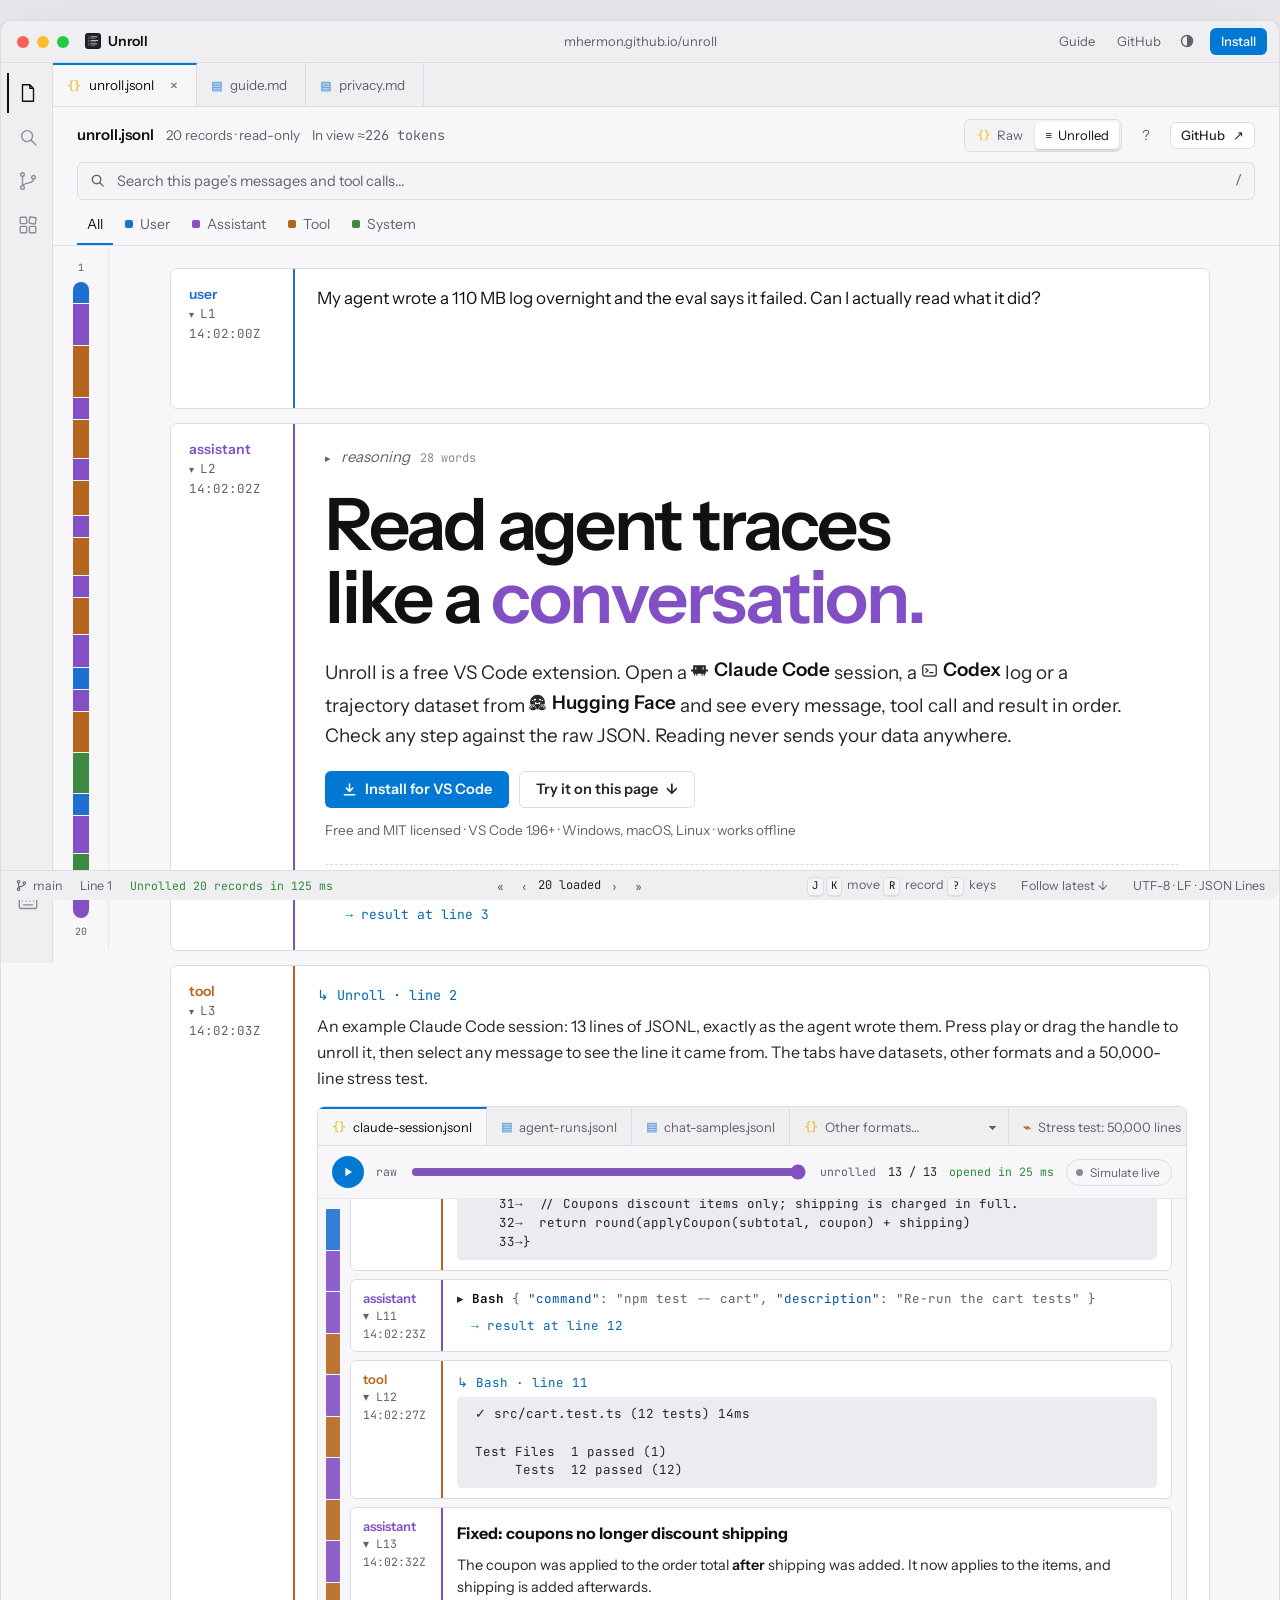
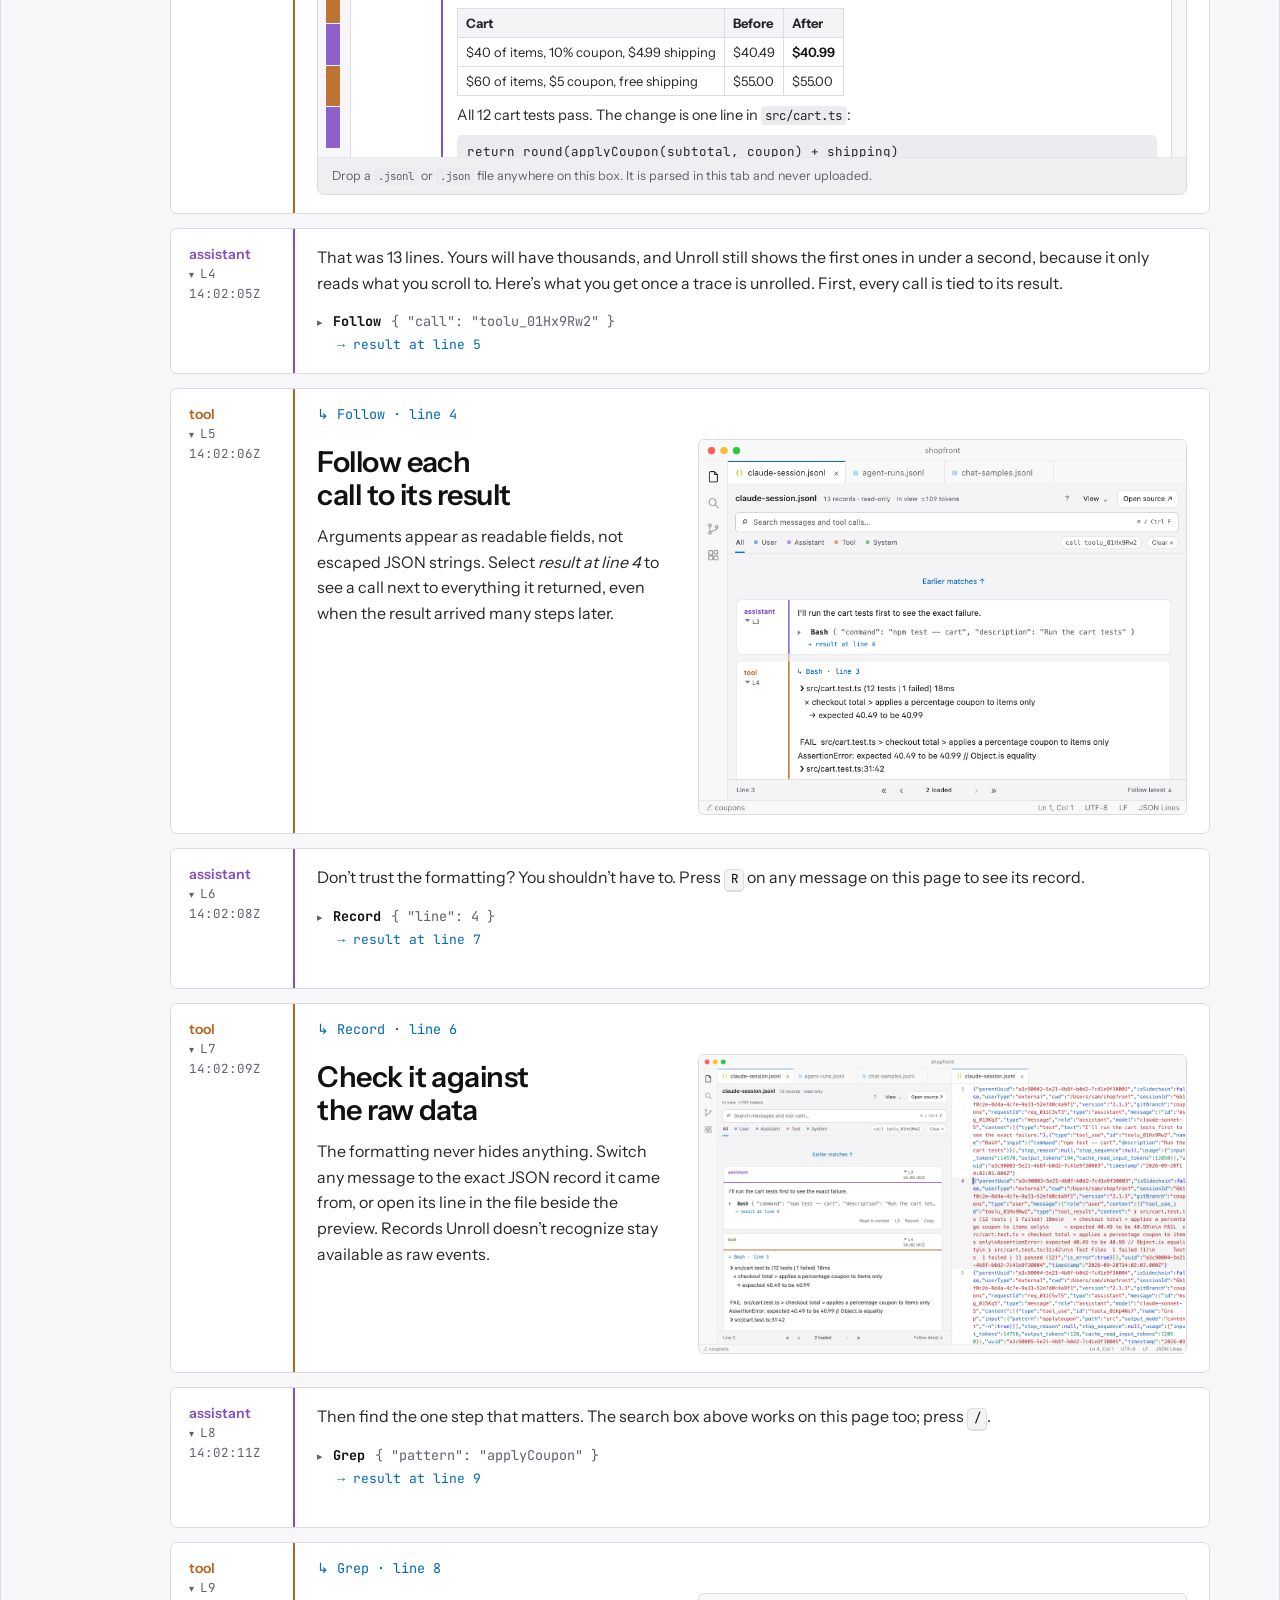
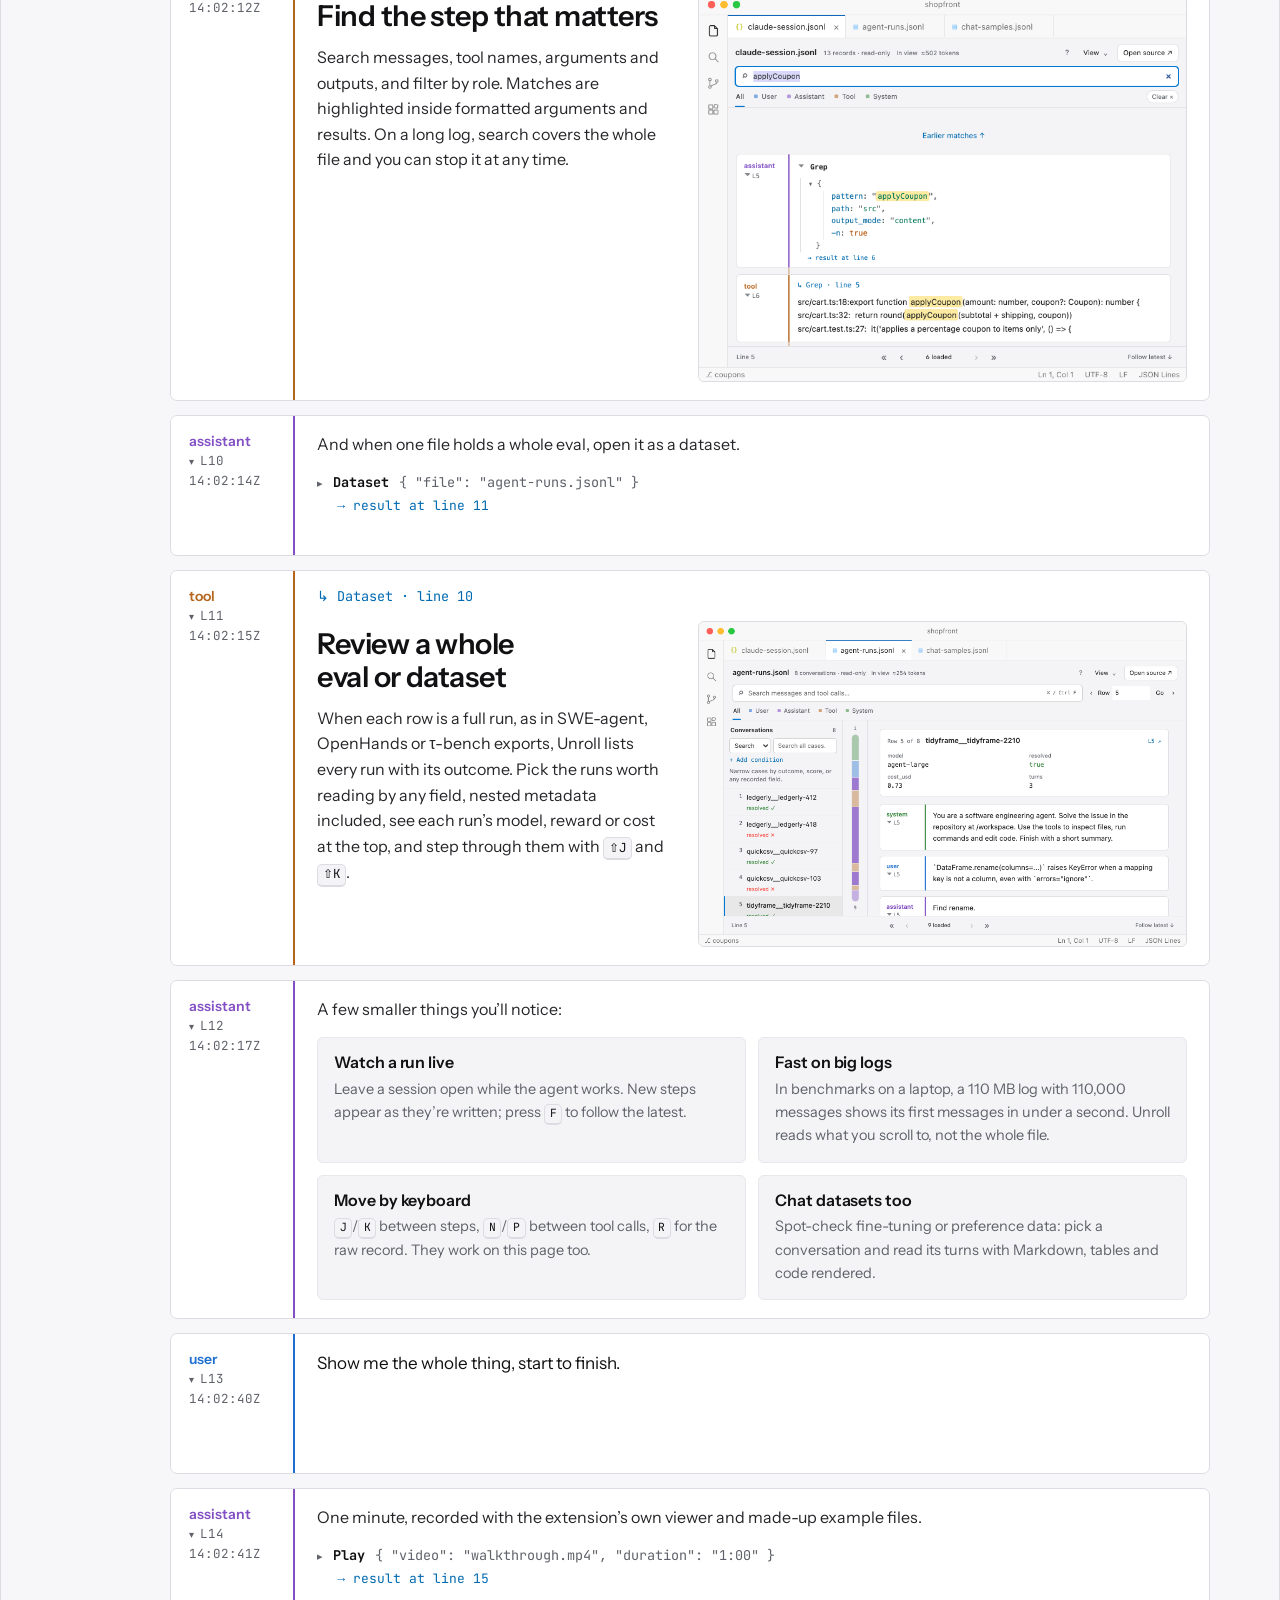
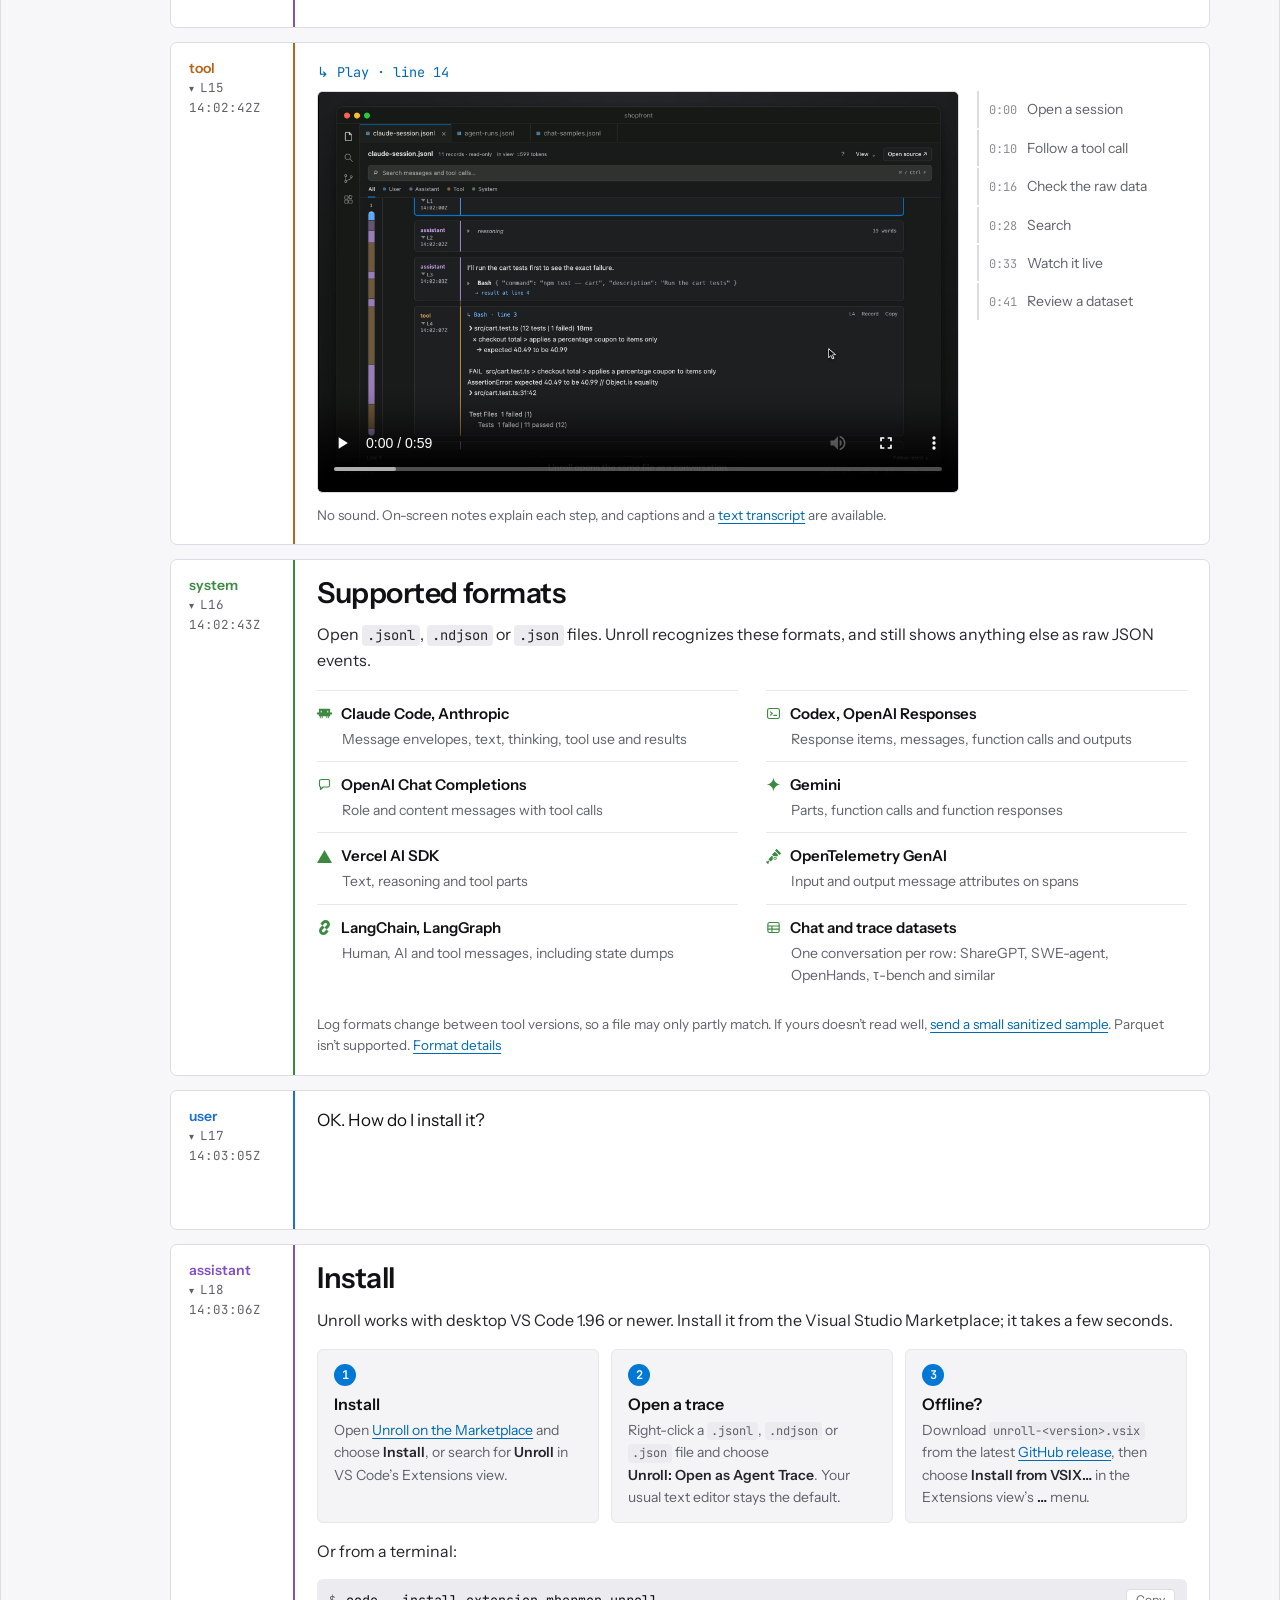
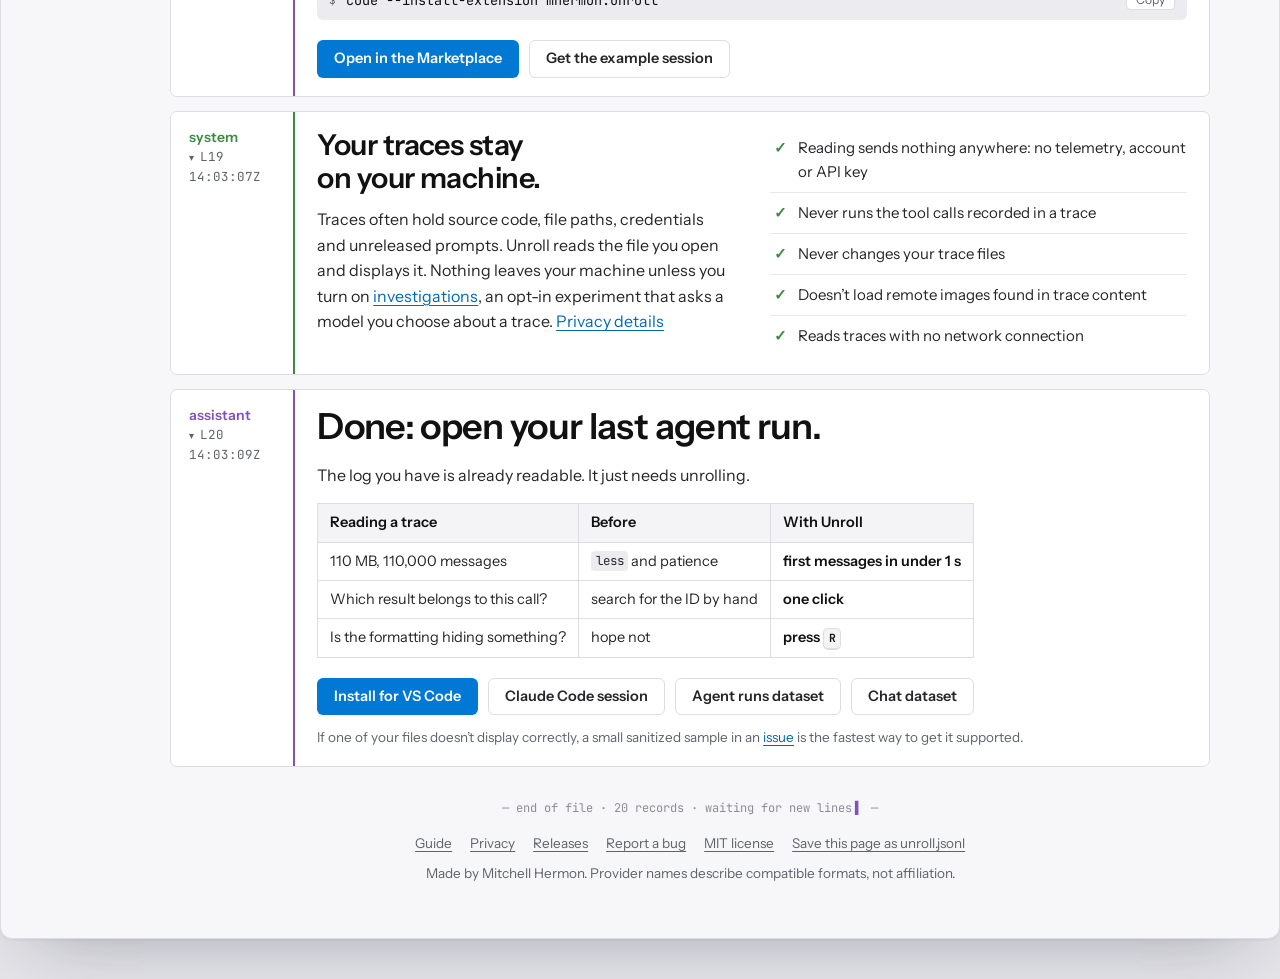
==== commit 71b2a99b: "Publish Unroll 0.9.0 documentation Unroll is on the Visual Studio Marketplace as mhermon.unroll. Ref" ====
--- a/index.html
+++ b/index.html
@@ -4,10 +4,10 @@
 <meta charset="utf-8">
 <meta name="viewport" content="width=device-width,initial-scale=1">
 <title>Unroll | Agent Trace & Chat Log Viewer for VS Code</title>
-<meta name="description" content="Unroll is a free VS Code extension for reading agent traces and chat logs. Open Claude Code sessions, Codex logs and Hugging Face trajectory datasets as a searchable conversation, and check any step against the raw JSON. Fast on large files, and your data never leaves your machine.">
+<meta name="description" content="Unroll is a free VS Code extension for reading agent traces and chat logs. Open Claude Code sessions, Codex logs and Hugging Face trajectory datasets as a searchable conversation, and check any step against the raw JSON. Fast on large files, and reading is fully offline.">
 <link rel="canonical" href="https://mhermon.github.io/unroll/">
 <meta property="og:title" content="Unroll: read agent traces like a conversation">
-<meta property="og:description" content="See every message, tool call and result in order. A free VS Code extension for Claude Code sessions, Codex logs and trajectory datasets. Fast on large files, and your data stays on your machine.">
+<meta property="og:description" content="See every message, tool call and result in order. A free VS Code extension for Claude Code sessions, Codex logs and trajectory datasets. Fast on large files, and reading never sends your data anywhere.">
 <meta property="og:image" content="https://mhermon.github.io/unroll/assets/og.png">
 <meta property="og:image:width" content="1200">
 <meta property="og:image:height" content="630">
@@ -15,267 +15,481 @@
 <meta property="og:url" content="https://mhermon.github.io/unroll/">
 <meta property="og:type" content="website">
 <meta name="twitter:card" content="summary_large_image">
-<meta name="theme-color" content="#1a1a1c" media="(prefers-color-scheme: dark)">
-<meta name="theme-color" content="#f4f4f6" media="(prefers-color-scheme: light)">
+<meta name="theme-color" content="#121214" media="(prefers-color-scheme: dark)">
+<meta name="theme-color" content="#e4e4e9" media="(prefers-color-scheme: light)">
 <link rel="icon" href="assets/icon.png">
 <link rel="preload" href="assets/fonts/instrument-sans.woff2" as="font" type="font/woff2" crossorigin>
-<link rel="stylesheet" href="style.css">
+<link rel="preload" href="assets/fonts/jetbrains-mono.woff2" as="font" type="font/woff2" crossorigin>
+<link rel="stylesheet" href="window.css">
+<link rel="stylesheet" href="home.css">
+<script>let seen;try{const t=localStorage.getItem('unroll-theme');if(t)document.documentElement.dataset.theme=t;seen=localStorage.getItem('unroll-seen')}catch{}if(!location.hash&&!seen)document.documentElement.classList.add('start-raw')</script>
 <script type="application/ld+json">{"@context":"https://schema.org","@type":"SoftwareApplication","name":"Unroll","applicationCategory":"DeveloperApplication","operatingSystem":"Windows, macOS, Linux","softwareRequirements":"Visual Studio Code 1.96 or newer","description":"AI agent trace viewer for Claude Code, Codex and JSONL conversations in VS Code.","offers":{"@type":"Offer","price":"0","priceCurrency":"USD"},"url":"https://mhermon.github.io/unroll/"}</script>
 </head>
 <body>
 <svg xmlns="http://www.w3.org/2000/svg" style="display:none" aria-hidden="true"><symbol id="i-claudecode" viewBox="0 0 24 24"><path fill="currentColor" d="M21 10.5h3v3h-3v3h-1.5v3H18v-3h-1.5v3H15v-3H9v3H7.5v-3H6v3H4.5v-3H3v-3H0v-3h3v-6h18Zm-15 0h1.5v-3H6Zm10.5 0H18v-3h-1.5z"/></symbol><symbol id="i-gemini" viewBox="0 0 24 24"><path fill="currentColor" d="M11.04 19.32Q12 21.51 12 24q0-2.49.93-4.68.96-2.19 2.58-3.81t3.81-2.55Q21.51 12 24 12q-2.49 0-4.68-.93a12.3 12.3 0 0 1-3.81-2.58 12.3 12.3 0 0 1-2.58-3.81Q12 2.49 12 0q0 2.49-.96 4.68-.93 2.19-2.55 3.81a12.3 12.3 0 0 1-3.81 2.58Q2.49 12 0 12q2.49 0 4.68.96 2.19.93 3.81 2.55t2.55 3.81"/></symbol><symbol id="i-vercel" viewBox="0 0 24 24"><path fill="currentColor" d="m12 1.608 12 20.784H0Z"/></symbol><symbol id="i-otel" viewBox="0 0 24 24"><path fill="currentColor" d="M12.6974 13.1173c-1.0224 1.0224-1.0224 2.68 0 3.7024 1.0224 1.0224 2.68 1.0224 3.7024 0 1.0224-1.0223 1.0224-2.68 0-3.7024-1.0223-1.0223-2.68-1.0223-3.7024 0zm2.7677 2.7701c-.5063.5063-1.3267.5063-1.833 0s-.5063-1.3266 0-1.833c.5063-.5062 1.3267-.5062 1.833 0 .5063.504.5063 1.3267 0 1.833zM16.356.2355l-1.6041 1.6042c-.314.314-.314.83 0 1.144L21.015 9.247c.314.314.83.314 1.144 0l1.6042-1.6041c.314-.314.314-.83 0-1.144L17.4976.2354c-.314-.314-.8276-.314-1.1416 0zM5.1173 20.734c.2848-.2848.2848-.7497 0-1.0345l-.8155-.8155c-.2848-.2848-.7497-.2848-1.0345 0l-1.6845 1.6845-.0024.0024-.4625-.4625c-.2556-.2556-.6718-.2556-.925 0-.2556.2556-.2556.6718 0 .925l2.775 2.775c.2556.2556.6718.2556.925 0 .2532-.2556.2556-.6718 0-.925l-.4625-.4625.0024-.0024zm8.4856-15.893-3.5637 3.5637c-.3164.3164-.3164.8374 0 1.1538l2.2006 2.2005c1.5554-1.1197 3.7365-.981 5.1361.4187l1.7819-1.7818c.3164-.3165.3164-.8374 0-1.1538l-4.401-4.401c-.3165-.319-.8374-.319-1.1539 0zm-2.2881 7.8455-1.2999-1.2999c-.3043-.3043-.8033-.3043-1.1076 0l-4.5836 4.586c-.3042.3043-.3042.8033 0 1.1076l2.5973 2.5973c.3043.3043.8033.3043 1.1076 0l2.9478-2.9527c-.6231-1.2877-.5112-2.8431.3384-4.0383z"/></symbol><symbol id="i-langchain" viewBox="0 0 24 24"><path fill="currentColor" d="M13.796 0a6.93 6.93 0 0 0-4.91 2.019L5.451 5.455l3.273 3.27 3.432-3.432a2.284 2.284 0 0 1 3.277 0 2.28 2.28 0 0 1 0 3.275L12 12.001l3.273 3.273 3.433-3.435c2.692-2.692 2.692-7.127 0-9.82A6.92 6.92 0 0 0 13.796 0m-5.07 8.728-3.433 3.434c-2.692 2.693-2.692 7.126 0 9.819A6.92 6.92 0 0 0 10.203 24a6.93 6.93 0 0 0 4.911-2.02l3.432-3.432-3.271-3.272-3.433 3.433a2.284 2.284 0 0 1-3.277 0 2.28 2.28 0 0 1 0-3.276L12 12z"/></symbol><symbol id="i-hf" viewBox="0 0 24 24"><path fill="currentColor" d="M12.025 1.13c-5.77 0-10.449 4.647-10.449 10.378 0 1.112.178 2.181.503 3.185.064-.222.203-.444.416-.577a.96.96 0 0 1 .524-.15c.293 0 .584.124.84.284.278.173.48.408.71.694.226.282.458.611.684.951v-.014c.017-.324.106-.622.264-.874s.403-.487.762-.543c.3-.047.596.06.787.203s.31.313.4.467c.15.257.212.468.233.542.01.026.653 1.552 1.657 2.54.616.605 1.01 1.223 1.082 1.912.055.537-.096 1.059-.38 1.572.637.121 1.294.187 1.967.187.657 0 1.298-.063 1.921-.178-.287-.517-.44-1.041-.384-1.581.07-.69.465-1.307 1.081-1.913 1.004-.987 1.647-2.513 1.657-2.539.021-.074.083-.285.233-.542.09-.154.208-.323.4-.467a1.08 1.08 0 0 1 .787-.203c.359.056.604.29.762.543s.247.55.265.874v.015c.225-.34.457-.67.683-.952.23-.286.432-.52.71-.694.257-.16.547-.284.84-.285a.97.97 0 0 1 .524.151c.228.143.373.388.43.625l.006.04a10.3 10.3 0 0 0 .534-3.273c0-5.731-4.678-10.378-10.449-10.378M8.327 6.583a1.5 1.5 0 0 1 .713.174 1.487 1.487 0 0 1 .617 2.013c-.183.343-.762-.214-1.102-.094-.38.134-.532.914-.917.71a1.487 1.487 0 0 1 .69-2.803m7.486 0a1.487 1.487 0 0 1 .689 2.803c-.385.204-.536-.576-.916-.71-.34-.12-.92.437-1.103.094a1.487 1.487 0 0 1 .617-2.013 1.5 1.5 0 0 1 .713-.174m-10.68 1.55a.96.96 0 1 1 0 1.921.96.96 0 0 1 0-1.92m13.838 0a.96.96 0 1 1 0 1.92.96.96 0 0 1 0-1.92M8.489 11.458c.588.01 1.965 1.157 3.572 1.164 1.607-.007 2.984-1.155 3.572-1.164.196-.003.305.12.305.454 0 .886-.424 2.328-1.563 3.202-.22-.756-1.396-1.366-1.63-1.32q-.011.001-.02.006l-.044.026-.01.008-.03.024q-.018.017-.035.036l-.032.04a1 1 0 0 0-.058.09l-.014.025q-.049.088-.11.19a1 1 0 0 1-.083.116 1.2 1.2 0 0 1-.173.18q-.035.029-.075.058a1.3 1.3 0 0 1-.251-.243 1 1 0 0 1-.076-.107c-.124-.193-.177-.363-.337-.444-.034-.016-.104-.008-.2.022q-.094.03-.216.087-.06.028-.125.063l-.13.074q-.067.04-.136.086a3 3 0 0 0-.135.096 3 3 0 0 0-.26.219 2 2 0 0 0-.12.121 2 2 0 0 0-.106.128l-.002.002a2 2 0 0 0-.09.132l-.001.001a1.2 1.2 0 0 0-.105.212q-.013.036-.024.073c-1.139-.875-1.563-2.317-1.563-3.203 0-.334.109-.457.305-.454m.836 10.354c.824-1.19.766-2.082-.365-3.194-1.13-1.112-1.789-2.738-1.789-2.738s-.246-.945-.806-.858-.97 1.499.202 2.362c1.173.864-.233 1.45-.685.64-.45-.812-1.683-2.896-2.322-3.295s-1.089-.175-.938.647 2.822 2.813 2.562 3.244-1.176-.506-1.176-.506-2.866-2.567-3.49-1.898.473 1.23 2.037 2.16c1.564.932 1.686 1.178 1.464 1.53s-3.675-2.511-4-1.297c-.323 1.214 3.524 1.567 3.287 2.405-.238.839-2.71-1.587-3.216-.642-.506.946 3.49 2.056 3.522 2.064 1.29.33 4.568 1.028 5.713-.624m5.349 0c-.824-1.19-.766-2.082.365-3.194 1.13-1.112 1.789-2.738 1.789-2.738s.246-.945.806-.858.97 1.499-.202 2.362c-1.173.864.233 1.45.685.64.451-.812 1.683-2.896 2.322-3.295s1.089-.175.938.647-2.822 2.813-2.562 3.244 1.176-.506 1.176-.506 2.866-2.567 3.49-1.898-.473 1.23-2.037 2.16c-1.564.932-1.686 1.178-1.464 1.53s3.675-2.511 4-1.297c.323 1.214-3.524 1.567-3.287 2.405.238.839 2.71-1.587 3.216-.642.506.946-3.49 2.056-3.522 2.064-1.29.33-4.568 1.028-5.713-.624"/></symbol><symbol id="i-terminal" viewBox="0 0 24 24"><rect x="2.5" y="4" width="19" height="16" rx="3" fill="none" stroke="currentColor" stroke-width="1.8" stroke-linecap="round" stroke-linejoin="round"/><path d="M7 9.5l3 2.5-3 2.5M12.5 15h4.5" fill="none" stroke="currentColor" stroke-width="1.8" stroke-linecap="round" stroke-linejoin="round"/></symbol><symbol id="i-chat" viewBox="0 0 24 24"><path d="M4 6.5A2.5 2.5 0 0 1 6.5 4h11A2.5 2.5 0 0 1 20 6.5v7a2.5 2.5 0 0 1-2.5 2.5H10l-4.5 4v-4H6.5A2.5 2.5 0 0 1 4 13.5z" fill="none" stroke="currentColor" stroke-width="1.8" stroke-linecap="round" stroke-linejoin="round"/></symbol><symbol id="i-table" viewBox="0 0 24 24"><rect x="3" y="4" width="18" height="16" rx="2.5" fill="none" stroke="currentColor" stroke-width="1.8" stroke-linecap="round" stroke-linejoin="round"/><path d="M3 9.5h18M3 14.5h18M9.5 9.5V20" fill="none" stroke="currentColor" stroke-width="1.8" stroke-linecap="round" stroke-linejoin="round"/></symbol></svg>
-<a class="skip" href="#main">Skip to content</a>
-
-<header class="site-head">
-  <div class="wrap">
-    <a class="brand" href="./"><img src="assets/icon.png" width="24" height="24" alt="">Unroll</a>
-    <nav class="site-nav" aria-label="Main">
-      <a class="hide-sm" href="#features">Features</a>
-      <a class="hide-sm" href="#demo">Demo</a>
-      <a class="hide-sm" href="#formats">Formats</a>
-      <a class="keep" href="guide.html">Guide</a>
-      <a class="hide-sm" href="https://github.com/mhermon/unroll">GitHub</a>
-      <a class="button quiet small" href="#install">Install</a>
+<a class="skip" href="#r1">Skip to content</a>
+
+<div class="window">
+  <header class="titlebar">
+    <span class="lights" aria-hidden="true"><i data-light="close"></i><i data-light="min"></i><i data-light="max"></i></span>
+    <a class="brand" href="./"><img src="assets/icon.png" width="16" height="16" alt="">Unroll</a>
+    <span class="title-path" id="title-path">mhermon.github.io/unroll</span>
+    <nav class="title-nav" aria-label="Main">
+      <a href="guide.html">Guide</a>
+      <a href="https://github.com/mhermon/unroll">GitHub</a>
+      <button type="button" class="theme" id="theme" aria-label="Switch color theme" title="Switch color theme"><svg viewBox="0 0 16 16" aria-hidden="true"><circle cx="8" cy="8" r="5.5" fill="none" stroke="currentColor" stroke-width="1.4"/><path d="M8 2.5a5.5 5.5 0 0 1 0 11z" fill="currentColor"/></svg></button>
+      <a class="btn primary small" href="#r18">Install</a>
     </nav>
+  </header>
+
+  <nav class="activity" aria-label="Sections">
+    <a href="#r1" title="Trace (top)" aria-label="Top"><svg viewBox="0 0 24 24"><path d="M6 3h8l4 4v14H6z M14 3v4h4" /></svg></a>
+    <a href="#r3" title="Try it in your browser" aria-label="Try it"><svg viewBox="0 0 24 24"><circle cx="11" cy="11" r="6"/><path d="m15.5 15.5 5 5"/></svg></a>
+    <a href="#r15" title="Walkthrough video" aria-label="Walkthrough"><svg viewBox="0 0 24 24"><circle cx="6" cy="5" r="2"/><circle cx="6" cy="19" r="2"/><circle cx="18" cy="8" r="2"/><path d="M6 7v10M18 10c0 5-8 3-12 7"/></svg></a>
+    <a href="#r16" title="Supported formats" aria-label="Formats"><svg viewBox="0 0 24 24"><rect x="3.5" y="3.5" width="7" height="7" rx="1"/><rect x="13.5" y="3.5" width="7" height="7" rx="1" transform="rotate(12 17 7)"/><rect x="3.5" y="13.5" width="7" height="7" rx="1"/><rect x="13.5" y="13.5" width="7" height="7" rx="1"/></svg></a>
+    <span class="grow"></span>
+    <button type="button" data-help title="Keyboard shortcuts (?)" aria-label="Keyboard shortcuts"><svg viewBox="0 0 24 24"><rect x="2.5" y="6" width="19" height="12" rx="2"/><path d="M6 10h.01M10 10h.01M14 10h.01M18 10h.01M7 14h10"/></svg></button>
+  </nav>
+
+  <div class="editor">
+    <div class="tabs" role="presentation">
+      <span class="tab active"><span class="ic braces">{}</span>unroll.jsonl<span class="x" aria-hidden="true">×</span></span>
+      <a class="tab" href="guide.html"><span class="ic doc">▤</span>guide.md</a>
+      <a class="tab hide-sm" href="privacy.html"><span class="ic doc">▤</span>privacy.md</a>
+    </div>
+
+    <div class="toolbar">
+      <div class="file-line">
+        <strong class="file-name">unroll.jsonl</strong>
+        <span class="muted"><span id="rec-count">20</span> records · read-only</span>
+        <span class="muted hide-sm in-view">In view <span class="mono">≈<span id="tokens">0</span> tokens</span></span>
+        <span class="live" id="live" hidden><i></i>live</span>
+        <span class="grow"></span>
+        <div class="mode" role="group" aria-label="View">
+          <button type="button" data-mode="raw" aria-pressed="false"><span class="ic braces">{}</span>Raw</button>
+          <button type="button" data-mode="unrolled" aria-pressed="true"><span class="ic">≡</span>Unrolled</button>
+        </div>
+        <button type="button" class="ghost hide-sm" data-help aria-label="Keyboard shortcuts">?</button>
+        <a class="btn quiet small hide-sm" href="https://github.com/mhermon/unroll">GitHub <span aria-hidden="true">↗</span></a>
+      </div>
+      <div class="tools" id="tools"><div>
+      <label class="search">
+        <svg viewBox="0 0 16 16" aria-hidden="true"><circle cx="7" cy="7" r="4.5" fill="none" stroke="currentColor" stroke-width="1.5"/><path d="m10.5 10.5 3.5 3.5" stroke="currentColor" stroke-width="1.5" stroke-linecap="round"/></svg>
+        <input id="q" type="search" placeholder="Search this page’s messages and tool calls…" autocomplete="off" spellcheck="false" aria-label="Search the page">
+        <span class="hint mono" id="q-hint">/</span>
+      </label>
+      <div class="roles" role="toolbar" aria-label="Filter by role">
+        <button type="button" data-role="all" aria-pressed="true">All</button>
+        <button type="button" data-role="user" aria-pressed="false"><i class="dot user"></i>User</button>
+        <button type="button" data-role="assistant" aria-pressed="false"><i class="dot assistant"></i>Assistant</button>
+        <button type="button" data-role="tool" aria-pressed="false"><i class="dot tool"></i>Tool</button>
+        <button type="button" data-role="system" aria-pressed="false"><i class="dot system"></i>System</button>
+      </div>
+      </div></div>
+    </div>
+
+    <div class="trace">
+      <div class="rail" aria-label="Timeline of this page">
+        <span class="rail-end mono">1</span>
+        <div class="rail-track" id="rail"></div>
+        <span class="rail-end mono" id="rail-last">20</span>
+        <div class="peek" id="peek" hidden></div>
+      </div>
+
+      <main class="records" id="main">
+
+        <!-- L1 -->
+        <article class="rec" data-role="user" id="r1" data-title="Can I actually read it?">
+          <div class="meta"><span class="who">user</span><span class="ln">L1</span><time>14:02:00Z</time></div>
+          <div class="body">
+            <p class="ask">My agent wrote a 110&nbsp;MB log overnight and the eval says it failed. Can I actually read what it did?</p>
+          </div>
+        </article>
+
+        <!-- L2 -->
+        <article class="rec hero" data-role="assistant" id="r2" data-title="Read agent traces like a conversation">
+          <div class="meta"><span class="who">assistant</span><span class="ln">L2</span><time>14:02:02Z</time></div>
+          <div class="body">
+            <details class="reasoning">
+              <summary><span>reasoning</span><span class="words mono">28 words</span></summary>
+              <p>They don’t need another wall of escaped JSON. Show every step in order, tie each tool call to its result, and keep the raw record one keypress away.</p>
+            </details>
+            <h1>Read agent traces<br> like a <span class="unrolled" id="unroll-word">conversation.</span></h1>
+            <p class="lede">Unroll is a free VS Code extension. Open a <strong class="named"><svg class="logo" aria-hidden="true"><use href="#i-claudecode"/></svg>Claude Code</strong> session, a <strong class="named"><svg class="logo" aria-hidden="true"><use href="#i-terminal"/></svg>Codex</strong> log or a trajectory dataset from <strong class="named"><svg class="logo" aria-hidden="true"><use href="#i-hf"/></svg>Hugging Face</strong> and see every message, tool call and result in order. Check any step against the raw JSON. Reading never sends your data anywhere.</p>
+            <div class="actions">
+              <a class="btn primary desktop-only" href="https://marketplace.visualstudio.com/items?itemName=mhermon.unroll">
+                <svg viewBox="0 0 16 16" fill="none" stroke="currentColor" stroke-width="1.6" stroke-linecap="round" stroke-linejoin="round" aria-hidden="true"><path d="M8 2v8m0 0L4.5 6.5M8 10l3.5-3.5M2.5 13.5h11"/></svg>
+                Install for VS Code
+              </a>
+              <button type="button" class="btn primary touch-only" data-handoff><svg viewBox="0 0 16 16" fill="none" stroke="currentColor" stroke-width="1.6" stroke-linecap="round" stroke-linejoin="round" aria-hidden="true"><path d="M8 10.5V2m0 0L5 5m3-3 3 3M4.5 7.5h-1v6h9v-6h-1"/></svg><span>Send to your computer</span></button>
+              <a class="btn quiet" href="#r3">Try it on this page <span aria-hidden="true">↓</span></a>
+              <p class="handoff-note touch-only">Unroll runs in desktop VS Code. Send yourself the link and install it there.</p>
+            </div>
+            <p class="facts">Free and MIT licensed · VS Code 1.96+ · Windows, macOS, Linux · works offline</p>
+            <div class="call" data-name="Unroll" data-input='{"file":"claude-session.jsonl"}'>
+              <span class="tri" aria-hidden="true">▸</span><b>Unroll</b> <code class="args">{ "file": "claude-session.jsonl" }</code>
+              <a class="result-link" href="#r3">→ result at line 3</a>
+            </div>
+          </div>
+        </article>
+
+        <!-- L3: playground -->
+        <article class="rec" data-role="tool" id="r3" data-title="Try it: a raw log, unrolled">
+          <div class="meta"><span class="who">tool</span><span class="ln">L3</span><time>14:02:03Z</time></div>
+          <div class="body">
+            <a class="back-link" href="#r2">↳ Unroll · line 2</a>
+            <p class="pg-intro">An example Claude Code session: 13 lines of JSONL, exactly as the agent wrote them. Press play or drag the handle to unroll it, then select any message to see the line it came from. The tabs have datasets, other formats and a 50,000-line stress test.</p>
+            <div class="pg" id="pg">
+              <div class="pg-tabs" role="tablist" aria-label="Example files">
+                <button type="button" role="tab" data-file="examples/claude-session.jsonl" aria-selected="true"><span class="ic braces">{}</span>claude-session.jsonl</button>
+                <button type="button" role="tab" data-file="examples/agent-runs.jsonl" aria-selected="false"><span class="ic doc">▤</span>agent-runs.jsonl</button>
+                <button type="button" role="tab" data-file="examples/chat-samples.jsonl" aria-selected="false"><span class="ic doc">▤</span>chat-samples.jsonl</button>
+                <label class="pg-format" id="pg-format-tab"><span class="ic braces">{}</span><select id="pg-format" aria-label="Load an example in another format">
+                  <option value="" selected>Other formats…</option>
+                  <option value="codex">Codex CLI</option>
+                  <option value="openai">OpenAI Chat Completions</option>
+                  <option value="gemini">Gemini</option>
+                  <option value="aisdk">Vercel AI SDK</option>
+                  <option value="langchain">LangChain</option>
+                </select></label>
+                <button type="button" role="tab" id="pg-stress" aria-selected="false"><span class="ic bolt">⌁</span>Stress test: 50,000 lines</button>
+                <label class="pg-open"><input type="file" id="pg-file" accept=".jsonl,.ndjson,.json,application/json">+ Open your own…</label>
+              </div>
+              <div class="pg-bar">
+                <button type="button" class="pg-play" id="pg-play" aria-label="Unroll"><svg viewBox="0 0 16 16" aria-hidden="true"><path d="M5 3.2v9.6L12.6 8z" fill="currentColor"/></svg></button>
+                <span class="pg-lab mono">raw</span>
+                <input type="range" id="pg-range" min="0" max="13" value="0" aria-label="How much of the file is unrolled">
+                <span class="pg-lab mono">unrolled</span>
+                <span class="pg-count mono" id="pg-count">0 / 13</span>
+                <span class="pg-time mono" id="pg-time" title="Time this page took to parse and show the file"></span>
+                <form class="pg-jump" id="pg-jump" hidden><label>Line <input type="number" id="pg-jump-line" min="1" inputmode="numeric" aria-label="Go to line"></label><button type="submit">Go</button></form>
+                <button type="button" class="pg-live" id="pg-live" aria-pressed="false" title="Keep writing to this session, as a running agent would"><i></i>Simulate live</button>
+              </div>
+              <div class="pg-row" id="pg-row" hidden></div>
+              <div class="pg-view">
+                <div class="pg-rail" id="pg-rail" aria-hidden="true"></div>
+                <ol class="pg-list" id="pg-list" aria-live="off"></ol>
+              </div>
+              <div class="pg-drop" id="pg-drop" hidden><div><strong>Drop a .jsonl file</strong><span>It’s read in this tab. Nothing is uploaded.</span></div></div>
+              <p class="pg-foot"><span id="pg-note">Drop a <code>.jsonl</code> or <code>.json</code> file anywhere on this box. It is parsed in this tab and never uploaded.</span></p>
+            </div>
+          </div>
+        </article>
+
+        <!-- L4 -->
+        <article class="rec" data-role="assistant" id="r4" data-title="Follow each call">
+          <div class="meta"><span class="who">assistant</span><span class="ln">L4</span><time>14:02:05Z</time></div>
+          <div class="body">
+            <p>That was 13 lines. Yours will have thousands, and Unroll still shows the first ones in under a second, because it only reads what you scroll to. Here’s what you get once a trace is unrolled. First, every call is tied to its result.</p>
+            <div class="call" data-name="Follow" data-input='{"call":"toolu_01Hx9Rw2"}'>
+              <span class="tri" aria-hidden="true">▸</span><b>Follow</b> <code class="args">{ "call": "toolu_01Hx9Rw2" }</code>
+              <a class="result-link" href="#r5">→ result at line 5</a>
+            </div>
+          </div>
+        </article>
+
+        <!-- L5 -->
+        <article class="rec" data-role="tool" id="r5" data-title="Follow each call to its result">
+          <div class="meta"><span class="who">tool</span><span class="ln">L5</span><time>14:02:06Z</time></div>
+          <div class="body feature">
+            <a class="back-link" href="#r4">↳ Follow · line 4</a>
+            <div class="feature-text">
+              <h2>Follow each call to its result</h2>
+              <p>Arguments appear as readable fields, not escaped JSON strings. Select <em>result at line 4</em> to see a call next to everything it returned, even when the result arrived many steps later.</p>
+            </div>
+            <a class="shot only-dark" href="assets/tool-inspection.png" aria-label="View the full-size tool call screenshot"><img loading="lazy" src="assets/tool-inspection.png" width="1560" height="1200" alt="A Bash call filtered by its call ID, shown directly above its failing test output"></a>
+            <a class="shot only-light" href="assets/tool-inspection-light.png" aria-label="View the full-size tool call screenshot"><img loading="lazy" src="assets/tool-inspection-light.png" width="1560" height="1200" alt="A Bash call filtered by its call ID, shown directly above its failing test output"></a>
+          </div>
+        </article>
+
+        <!-- L6 -->
+        <article class="rec" data-role="assistant" id="r6" data-title="Check the raw record">
+          <div class="meta"><span class="who">assistant</span><span class="ln">L6</span><time>14:02:08Z</time></div>
+          <div class="body">
+            <p>Don’t trust the formatting? You shouldn’t have to. Press <kbd>R</kbd> on any message on this page to see its record.</p>
+            <div class="call" data-name="Record" data-input='{"line":4}'>
+              <span class="tri" aria-hidden="true">▸</span><b>Record</b> <code class="args">{ "line": 4 }</code>
+              <a class="result-link" href="#r7">→ result at line 7</a>
+            </div>
+          </div>
+        </article>
+
+        <!-- L7 -->
+        <article class="rec" data-role="tool" id="r7" data-title="Check it against the raw data">
+          <div class="meta"><span class="who">tool</span><span class="ln">L7</span><time>14:02:09Z</time></div>
+          <div class="body feature">
+            <a class="back-link" href="#r6">↳ Record · line 6</a>
+            <div class="feature-text">
+              <h2>Check it against the raw data</h2>
+              <p>The formatting never hides anything. Switch any message to the exact JSON record it came from, or open its line in the file beside the preview. Records Unroll doesn’t recognize stay available as raw events.</p>
+            </div>
+            <a class="shot only-dark" href="assets/source.png" aria-label="View the full-size preview and source screenshot"><img loading="lazy" src="assets/source.png" width="2416" height="1480" alt="A tool call and its result in Unroll on the left, and the same records as raw JSONL on the right with line 4 selected"></a>
+            <a class="shot only-light" href="assets/source-light.png" aria-label="View the full-size preview and source screenshot"><img loading="lazy" src="assets/source-light.png" width="2416" height="1480" alt="A tool call and its result in Unroll on the left, and the same records as raw JSONL on the right with line 4 selected"></a>
+          </div>
+        </article>
+
+        <!-- L8 -->
+        <article class="rec" data-role="assistant" id="r8" data-title="Search">
+          <div class="meta"><span class="who">assistant</span><span class="ln">L8</span><time>14:02:11Z</time></div>
+          <div class="body">
+            <p>Then find the one step that matters. The search box above works on this page too; press <kbd>/</kbd>.</p>
+            <div class="call" data-name="Grep" data-input='{"pattern":"applyCoupon"}'>
+              <span class="tri" aria-hidden="true">▸</span><b>Grep</b> <code class="args">{ "pattern": "applyCoupon" }</code>
+              <a class="result-link" href="#r9">→ result at line 9</a>
+            </div>
+          </div>
+        </article>
+
+        <!-- L9 -->
+        <article class="rec" data-role="tool" id="r9" data-title="Find the step that matters">
+          <div class="meta"><span class="who">tool</span><span class="ln">L9</span><time>14:02:12Z</time></div>
+          <div class="body feature">
+            <a class="back-link" href="#r8">↳ Grep · line 8</a>
+            <div class="feature-text">
+              <h2>Find the step that matters</h2>
+              <p>Search messages, tool names, arguments and outputs, and filter by role. Matches are highlighted inside formatted arguments and results. On a long log, search covers the whole file and you can stop it at any time.</p>
+            </div>
+            <a class="shot only-dark" href="assets/search.png" aria-label="View the full-size search screenshot"><img loading="lazy" src="assets/search.png" width="1560" height="1240" alt="Searching for applyCoupon highlights the Grep call’s pattern and the matching lines in its result and in the file it read"></a>
+            <a class="shot only-light" href="assets/search-light.png" aria-label="View the full-size search screenshot"><img loading="lazy" src="assets/search-light.png" width="1560" height="1240" alt="Searching for applyCoupon highlights the Grep call’s pattern and the matching lines in its result and in the file it read"></a>
+          </div>
+        </article>
+
+        <!-- L10 -->
+        <article class="rec" data-role="assistant" id="r10" data-title="Datasets">
+          <div class="meta"><span class="who">assistant</span><span class="ln">L10</span><time>14:02:14Z</time></div>
+          <div class="body">
+            <p>And when one file holds a whole eval, open it as a dataset.</p>
+            <div class="call" data-name="Dataset" data-input='{"file":"agent-runs.jsonl"}'>
+              <span class="tri" aria-hidden="true">▸</span><b>Dataset</b> <code class="args">{ "file": "agent-runs.jsonl" }</code>
+              <a class="result-link" href="#r11">→ result at line 11</a>
+            </div>
+          </div>
+        </article>
+
+        <!-- L11 -->
+        <article class="rec" data-role="tool" id="r11" data-title="Review a whole eval or dataset">
+          <div class="meta"><span class="who">tool</span><span class="ln">L11</span><time>14:02:15Z</time></div>
+          <div class="body feature">
+            <a class="back-link" href="#r10">↳ Dataset · line 10</a>
+            <div class="feature-text">
+              <h2>Review a whole eval or dataset</h2>
+              <p>When each row is a full run, as in SWE-agent, OpenHands or τ-bench exports, Unroll lists every run with its outcome. Pick the runs worth reading by any field, nested metadata included, see each run’s model, reward or cost at the top, and step through them with <kbd>⇧J</kbd> and <kbd>⇧K</kbd>.</p>
+            </div>
+            <a class="shot only-dark" href="assets/conversations.png" aria-label="View the full-size dataset screenshot"><img loading="lazy" src="assets/conversations.png" width="1800" height="1200" alt="A dataset of eight agent runs narrowed by the condition resolved is false to the three failed runs, with the most expensive one’s model, cost and conversation"></a>
+            <a class="shot only-light" href="assets/conversations-light.png" aria-label="View the full-size dataset screenshot"><img loading="lazy" src="assets/conversations-light.png" width="1800" height="1200" alt="A dataset of eight agent runs narrowed by the condition resolved is false to the three failed runs, with the most expensive one’s model, cost and conversation"></a>
+          </div>
+        </article>
+
+        <!-- L12 -->
+        <article class="rec" data-role="assistant" id="r12" data-title="The smaller things">
+          <div class="meta"><span class="who">assistant</span><span class="ln">L12</span><time>14:02:17Z</time></div>
+          <div class="body">
+            <p>A few smaller things you’ll notice:</p>
+            <ul class="notes">
+              <li><h3>Watch a run live</h3><p>Leave a session open while the agent works. New steps appear as they’re written; press <kbd>F</kbd> to follow the latest.</p></li>
+              <li><h3>Fast on big logs</h3><p>In benchmarks on a laptop, a 110&nbsp;MB log with 110,000 messages shows its first messages in under a second. Unroll reads what you scroll to, not the whole file.</p></li>
+              <li><h3>Move by keyboard</h3><p><kbd>J</kbd>/<kbd>K</kbd> between steps, <kbd>N</kbd>/<kbd>P</kbd> between tool calls, <kbd>R</kbd> for the raw record. They work on this page too.</p></li>
+              <li><h3>Chat datasets too</h3><p>Spot-check fine-tuning or preference data: pick a conversation and read its turns with Markdown, tables and code rendered.</p></li>
+            </ul>
+          </div>
+        </article>
+
+        <!-- L13 -->
+        <article class="rec" data-role="user" id="r13" data-title="Show me the whole thing">
+          <div class="meta"><span class="who">user</span><span class="ln">L13</span><time>14:02:40Z</time></div>
+          <div class="body"><p class="ask">Show me the whole thing, start to finish.</p></div>
+        </article>
+
+        <!-- L14 -->
+        <article class="rec" data-role="assistant" id="r14" data-title="Play the walkthrough">
+          <div class="meta"><span class="who">assistant</span><span class="ln">L14</span><time>14:02:41Z</time></div>
+          <div class="body">
+            <p>One minute, recorded with the extension’s own viewer and made-up example files.</p>
+            <div class="call" data-name="Play" data-input='{"video":"walkthrough.mp4","duration":"1:00"}'>
+              <span class="tri" aria-hidden="true">▸</span><b>Play</b> <code class="args">{ "video": "walkthrough.mp4", "duration": "1:00" }</code>
+              <a class="result-link" href="#r15">→ result at line 15</a>
+            </div>
+          </div>
+        </article>
+
+        <!-- L15 -->
+        <article class="rec" data-role="tool" id="r15" data-title="One minute, start to finish">
+          <div class="meta"><span class="who">tool</span><span class="ln">L15</span><time>14:02:42Z</time></div>
+          <div class="body">
+            <a class="back-link" href="#r14">↳ Play · line 14</a>
+            <div class="demo">
+              <video controls preload="metadata" playsinline poster="assets/walkthrough-poster.jpg" aria-label="Unroll walkthrough">
+                <source src="assets/walkthrough.webm" type="video/webm">
+                <source src="assets/walkthrough.mp4" type="video/mp4">
+                <track kind="captions" src="assets/walkthrough.vtt" srclang="en" label="English">
+                <a href="assets/walkthrough.mp4">Download the walkthrough</a>
+              </video>
+              <ol class="chapters" aria-label="Walkthrough chapters">
+                <li><button type="button" data-t="0"><time>0:00</time>Open a session</button></li>
+                <li><button type="button" data-t="10.2"><time>0:10</time>Follow a tool call</button></li>
+                <li><button type="button" data-t="16.7"><time>0:16</time>Check the raw data</button></li>
+                <li><button type="button" data-t="28.2"><time>0:28</time>Search</button></li>
+                <li><button type="button" data-t="33.6"><time>0:33</time>Watch it live</button></li>
+                <li><button type="button" data-t="41.2"><time>0:41</time>Review a dataset</button></li>
+              </ol>
+            </div>
+            <p class="fine">No sound. On-screen notes explain each step, and captions and a <a href="demo-transcript.html">text transcript</a> are available.</p>
+          </div>
+        </article>
+
+        <!-- L16 -->
+        <article class="rec" data-role="system" id="r16" data-title="Supported formats">
+          <div class="meta"><span class="who">system</span><span class="ln">L16</span><time>14:02:43Z</time></div>
+          <div class="body">
+            <h2>Supported formats</h2>
+            <p>Open <code>.jsonl</code>, <code>.ndjson</code> or <code>.json</code> files. Unroll recognizes these formats, and still shows anything else as raw JSON events.</p>
+            <dl class="formats">
+              <div><dt><svg class="logo" aria-hidden="true"><use href="#i-claudecode"/></svg>Claude Code, Anthropic</dt><dd>Message envelopes, text, thinking, tool use and results</dd></div>
+              <div><dt><svg class="logo" aria-hidden="true"><use href="#i-terminal"/></svg>Codex, OpenAI Responses</dt><dd>Response items, messages, function calls and outputs</dd></div>
+              <div><dt><svg class="logo" aria-hidden="true"><use href="#i-chat"/></svg>OpenAI Chat Completions</dt><dd>Role and content messages with tool calls</dd></div>
+              <div><dt><svg class="logo" aria-hidden="true"><use href="#i-gemini"/></svg>Gemini</dt><dd>Parts, function calls and function responses</dd></div>
+              <div><dt><svg class="logo" aria-hidden="true"><use href="#i-vercel"/></svg>Vercel AI SDK</dt><dd>Text, reasoning and tool parts</dd></div>
+              <div><dt><svg class="logo" aria-hidden="true"><use href="#i-otel"/></svg>OpenTelemetry GenAI</dt><dd>Input and output message attributes on spans</dd></div>
+              <div><dt><svg class="logo" aria-hidden="true"><use href="#i-langchain"/></svg>LangChain, LangGraph</dt><dd>Human, AI and tool messages, including state dumps</dd></div>
+              <div><dt><svg class="logo" aria-hidden="true"><use href="#i-table"/></svg>Chat and trace datasets</dt><dd>One conversation per row: ShareGPT, SWE-agent, OpenHands, τ-bench and similar</dd></div>
+            </dl>
+            <p class="fine">Log formats change between tool versions, so a file may only partly match. If yours doesn’t read well, <a href="https://github.com/mhermon/unroll/issues/new/choose">send a small sanitized sample</a>. Parquet isn’t supported. <a href="guide.html#formats">Format details</a></p>
+          </div>
+        </article>
+
+        <!-- L17 -->
+        <article class="rec" data-role="user" id="r17" data-title="How do I install it?">
+          <div class="meta"><span class="who">user</span><span class="ln">L17</span><time>14:03:05Z</time></div>
+          <div class="body"><p class="ask">OK. How do I install it?</p></div>
+        </article>
+
+        <!-- L18 -->
+        <article class="rec" data-role="assistant" id="r18" data-title="Install">
+          <div class="meta"><span class="who">assistant</span><span class="ln">L18</span><time>14:03:06Z</time></div>
+          <div class="body">
+            <h2>Install</h2>
+            <p>Unroll works with desktop VS Code 1.96 or newer. Install it from the Visual Studio Marketplace; it takes a few seconds.</p>
+            <ol class="steps">
+              <li><h3>Install</h3><p>Open <a href="https://marketplace.visualstudio.com/items?itemName=mhermon.unroll">Unroll on the Marketplace</a> and choose <span class="menu-path">Install</span>, or search for <span class="menu-path">Unroll</span> in VS Code’s Extensions view.</p></li>
+              <li><h3>Open a trace</h3><p>Right-click a <code>.jsonl</code>, <code>.ndjson</code> or <code>.json</code> file and choose <span class="menu-path">Unroll: Open as Agent Trace</span>. Your usual text editor stays the default.</p></li>
+              <li><h3>Offline?</h3><p>Download <code>unroll-&lt;version&gt;.vsix</code> from the latest <a href="https://github.com/mhermon/unroll/releases/latest">GitHub release</a>, then choose <span class="menu-path">Install from VSIX…</span> in the Extensions view’s <span class="menu-path">…</span> menu.</p></li>
+            </ol>
+            <p>Or from a terminal:</p>
+            <div class="call bash" data-name="Bash" data-input='{"command":"code --install-extension mhermon.unroll"}'>
+              <span class="tri" aria-hidden="true">$</span><code class="args">code --install-extension mhermon.unroll</code>
+              <button type="button" class="copy" data-copy="code --install-extension mhermon.unroll">Copy</button>
+            </div>
+            <div class="actions">
+              <a class="btn primary desktop-only" href="https://marketplace.visualstudio.com/items?itemName=mhermon.unroll">Open in the Marketplace</a>
+              <button type="button" class="btn primary touch-only" data-handoff><svg viewBox="0 0 16 16" fill="none" stroke="currentColor" stroke-width="1.6" stroke-linecap="round" stroke-linejoin="round" aria-hidden="true"><path d="M8 10.5V2m0 0L5 5m3-3 3 3M4.5 7.5h-1v6h9v-6h-1"/></svg><span>Send to your computer</span></button>
+              <a class="btn quiet" href="examples/claude-session.jsonl" download>Get the example session</a>
+            </div>
+          </div>
+        </article>
+
+        <!-- L19 -->
+        <article class="rec" data-role="system" id="r19" data-title="Your traces stay on your machine">
+          <div class="meta"><span class="who">system</span><span class="ln">L19</span><time>14:03:07Z</time></div>
+          <div class="body privacy">
+            <div>
+              <h2>Your traces stay on your machine.</h2>
+              <p>Traces often hold source code, file paths, credentials and unreleased prompts. Unroll reads the file you open and displays it. Nothing leaves your machine unless you turn on <a href="guide.html#investigations">investigations</a>, an opt-in experiment that asks a model you choose about a trace. <a href="privacy.html">Privacy details</a></p>
+            </div>
+            <ul class="checks">
+              <li>Reading sends nothing anywhere: no telemetry, account or API key</li>
+              <li>Never runs the tool calls recorded in a trace</li>
+              <li>Never changes your trace files</li>
+              <li>Doesn’t load remote images found in trace content</li>
+              <li>Reads traces with no network connection</li>
+            </ul>
+          </div>
+        </article>
+
+        <!-- L20 -->
+        <article class="rec closing" data-role="assistant" id="r20" data-title="Done: open your last agent run">
+          <div class="meta"><span class="who">assistant</span><span class="ln">L20</span><time>14:03:09Z</time></div>
+          <div class="body">
+            <h2>Done: open your last agent run.</h2>
+            <p>The log you have is already readable. It just needs unrolling.</p>
+            <div class="md-table">
+              <table>
+                <thead><tr><th>Reading a trace</th><th>Before</th><th>With Unroll</th></tr></thead>
+                <tbody>
+                  <tr><td>110&nbsp;MB, 110,000 messages</td><td><code>less</code> and patience</td><td><strong>first messages in under 1&nbsp;s</strong></td></tr>
+                  <tr><td>Which result belongs to this call?</td><td>search for the ID by hand</td><td><strong>one click</strong></td></tr>
+                  <tr><td>Is the formatting hiding something?</td><td>hope not</td><td><strong>press <kbd>R</kbd></strong></td></tr>
+                </tbody>
+              </table>
+            </div>
+            <div class="actions">
+              <a class="btn primary desktop-only" href="https://marketplace.visualstudio.com/items?itemName=mhermon.unroll">Install for VS Code</a>
+              <button type="button" class="btn primary touch-only" data-handoff><svg viewBox="0 0 16 16" fill="none" stroke="currentColor" stroke-width="1.6" stroke-linecap="round" stroke-linejoin="round" aria-hidden="true"><path d="M8 10.5V2m0 0L5 5m3-3 3 3M4.5 7.5h-1v6h9v-6h-1"/></svg><span>Send to your computer</span></button>
+              <a class="btn quiet" href="examples/claude-session.jsonl" download>Claude Code session</a>
+              <a class="btn quiet" href="examples/agent-runs.jsonl" download>Agent runs dataset</a>
+              <a class="btn quiet" href="examples/chat-samples.jsonl" download>Chat dataset</a>
+            </div>
+            <p class="fine">If one of your files doesn’t display correctly, a small sanitized sample in an <a href="https://github.com/mhermon/unroll/issues/new/choose">issue</a> is the fastest way to get it supported.</p>
+          </div>
+        </article>
+
+        <footer class="eof">
+          <span class="mono eof-line" id="eof-line">— end of file · <span data-count>20</span> records · <span class="caret">waiting for new lines</span> —</span>
+          <nav aria-label="Footer">
+            <a href="guide.html">Guide</a>
+            <a href="privacy.html">Privacy</a>
+            <a href="https://github.com/mhermon/unroll/releases">Releases</a>
+            <a href="https://github.com/mhermon/unroll/issues/new/choose">Report a bug</a>
+            <a href="LICENSE">MIT license</a>
+            <button type="button" class="linkish" data-save>Save this page as unroll.jsonl</button>
+          </nav>
+          <p>Made by Mitchell Hermon. Provider names describe compatible formats, not affiliation.</p>
+        </footer>
+      </main>
+    </div>
   </div>
-</header>
-
-<main id="main">
-  <section class="wrap hero" aria-labelledby="hero-title">
-    <h1 id="hero-title">Read agent traces like a conversation.</h1>
-    <p class="lede">Open a <strong class="named"><svg class="logo" aria-hidden="true"><use href="#i-claudecode"/></svg>Claude Code</strong> session, a <strong class="named"><svg class="logo" aria-hidden="true"><use href="#i-terminal"/></svg>Codex</strong> log or a trajectory dataset from <strong class="named"><svg class="logo" aria-hidden="true"><use href="#i-hf"/></svg>Hugging Face</strong> and see every message, tool call and result in order. Check any step against the raw JSON. Your data never leaves your machine.</p>
-    <div class="actions">
-      <a class="button primary" href="https://github.com/mhermon/unroll/releases/latest">
-        <svg viewBox="0 0 16 16" fill="none" stroke="currentColor" stroke-width="1.6" stroke-linecap="round" stroke-linejoin="round" aria-hidden="true"><path d="M8 2v8m0 0L4.5 6.5M8 10l3.5-3.5M2.5 13.5h11"/></svg>
-        Download for VS Code
-      </a>
-      <a class="button quiet" href="#demo">
-        <svg viewBox="0 0 16 16" aria-hidden="true"><path d="M5 3.2v9.6L12.6 8z" fill="currentColor"/></svg>
-        Watch the 1-minute tour
-      </a>
-    </div>
-    <p class="facts">Free and MIT licensed. Works offline in VS Code 1.96 or newer on Windows, macOS and Linux.</p>
-  </section>
-
-  <div class="wrap">
-    <figure class="stage hero-shot">
-      <a href="assets/overview.png" aria-label="View the full-size screenshot"><picture>
-        <source srcset="assets/light.png" media="(prefers-color-scheme: light)" width="2416" height="1480">
-        <img src="assets/overview.png" width="2416" height="1480" alt="A Claude Code session in Unroll: the user’s request, the assistant’s reasoning, a Bash tool call linked to its result, and the failing test output">
-      </picture></a>
-    </figure>
-  </div>
-
-  <section class="wrap strip" aria-label="What Unroll reads">
-    <p>Reads the logs your tools already write</p>
-    <ul>
-      <li><svg class="logo" aria-hidden="true"><use href="#i-claudecode"/></svg>Claude Code</li>
-      <li><svg class="logo" aria-hidden="true"><use href="#i-terminal"/></svg>Codex</li>
-      <li><svg class="logo" aria-hidden="true"><use href="#i-chat"/></svg>OpenAI</li>
-      <li><svg class="logo" aria-hidden="true"><use href="#i-gemini"/></svg>Gemini</li>
-      <li><svg class="logo" aria-hidden="true"><use href="#i-vercel"/></svg>AI SDK</li>
-      <li><svg class="logo" aria-hidden="true"><use href="#i-langchain"/></svg>LangChain</li>
-      <li><svg class="logo" aria-hidden="true"><use href="#i-otel"/></svg>OpenTelemetry</li>
-      <li><svg class="logo" aria-hidden="true"><use href="#i-hf"/></svg>HF datasets</li>
-    </ul>
-  </section>
-
-  <section class="wrap section" id="features" aria-labelledby="features-title">
-    <div class="section-head">
-      <h2 id="features-title">See what the agent actually did.</h2>
-      <p>Each step shows who said it, when, and which line of the file it came from. Tool calls are tied to their results, reasoning folds away until you want it, and steps stay in the order they were recorded.</p>
-    </div>
-
-    <div class="rows">
-      <article class="row">
-        <div class="row-text">
-          <h3>Follow each call to its result</h3>
-          <p>Arguments appear as readable fields, not escaped JSON strings. Select <em>result at line 4</em> to see a call next to everything it returned, even when the result arrived many steps later.</p>
-        </div>
-        <a class="shot" href="assets/tool-inspection.png" aria-label="View the full-size tool call screenshot"><img loading="lazy" src="assets/tool-inspection.png" width="1560" height="1200" alt="A Bash call filtered by its call ID, shown directly above its failing test output"></a>
-      </article>
-
-      <article class="row flip">
-        <div class="row-text">
-          <h3>Check it against the raw data</h3>
-          <p>The formatting never hides anything. Switch any message to the exact JSON record it came from, or open its line in the file beside the preview. Records Unroll doesn’t recognize stay available as raw events.</p>
-        </div>
-        <a class="shot" href="assets/record.png" aria-label="View the full-size record screenshot"><img loading="lazy" src="assets/record.png" width="1560" height="1120" alt="An assistant message switched to its original Claude Code record: parentUuid, sessionId, gitBranch, message and usage fields"></a>
-      </article>
-
-      <article class="row">
-        <div class="row-text">
-          <h3>Find the step that matters</h3>
-          <p>Search messages, tool names, arguments and outputs, and filter by role. Matches are highlighted inside formatted arguments and results. On a long log, search covers the whole file and you can stop it at any time.</p>
-        </div>
-        <a class="shot" href="assets/search.png" aria-label="View the full-size search screenshot"><img loading="lazy" src="assets/search.png" width="1560" height="1240" alt="Searching for applyCoupon highlights the Grep call’s pattern and the matching lines in its result and in the file it read"></a>
-      </article>
-
-      <article class="row flip">
-        <div class="row-text">
-          <h3>Review a whole eval or dataset</h3>
-          <p>When each row is a full run, as in SWE-agent, OpenHands or τ-bench exports, Unroll lists every run with its outcome. Filter by id, field or message text, see each run’s model, reward or cost at the top, and step through runs with <kbd>⇧J</kbd> and <kbd>⇧K</kbd>.</p>
-        </div>
-        <a class="shot" href="assets/conversations.png" aria-label="View the full-size dataset screenshot"><img loading="lazy" src="assets/conversations.png" width="1800" height="1200" alt="A dataset of eight agent runs: a list with resolved and failed outcomes, and the selected run’s model, cost and conversation"></a>
-      </article>
-    </div>
-
-    <ul class="notes">
-      <li>
-        <h3>Watch a run live</h3>
-        <p>Leave a session open while the agent works. New steps appear as they’re written; press <kbd>F</kbd> to follow the latest.</p>
-      </li>
-      <li>
-        <h3>Fast on big logs</h3>
-        <p>In benchmarks on a laptop, a 110 MB log with 110,000 messages shows its first messages in under a second, and jumping to the end is near-instant. Unroll reads what you scroll to, not the whole file.</p>
-      </li>
-      <li>
-        <h3>Move by keyboard</h3>
-        <p><kbd>J</kbd>/<kbd>K</kbd> between steps, <kbd>N</kbd>/<kbd>P</kbd> between tool calls, <kbd>R</kbd> for the raw record. Press <kbd>?</kbd> for the rest.</p>
-      </li>
-      <li>
-        <h3>Chat datasets too</h3>
-        <p>Spot-check fine-tuning or preference data: pick a conversation and read its turns with Markdown, tables and code rendered.</p>
-      </li>
-    </ul>
-  </section>
-
-  <section class="wrap section" aria-labelledby="source-title">
-    <div class="section-head">
-      <h2 id="source-title">The same file, easier to read.</h2>
-      <p>Unroll opens beside your file, never instead of it. Every message links to its line, so you can switch between the readable view and the raw JSONL at any point.</p>
-    </div>
-    <figure class="stage">
-      <a href="assets/source.png" aria-label="View the full-size preview and JSONL source screenshot"><img loading="lazy" src="assets/source.png" width="2416" height="1480" alt="A tool call and its result in Unroll on the left, and the same records as raw JSONL on the right with line 4 selected"></a>
-    </figure>
-  </section>
-
-  <section class="wrap section" id="demo" aria-labelledby="demo-title">
-    <div class="section-head">
-      <h2 id="demo-title">One minute, start to finish.</h2>
-      <p>Open a Claude Code session, trace a failing test to its cause, check the raw record, search, watch new steps arrive, then review a dataset of agent runs. Recorded with the extension’s own viewer and made-up example files.</p>
-    </div>
-    <div class="demo">
-      <video controls preload="metadata" playsinline poster="assets/walkthrough-poster.jpg" aria-label="Unroll walkthrough">
-        <source src="assets/walkthrough.webm" type="video/webm">
-        <source src="assets/walkthrough.mp4" type="video/mp4">
-        <track kind="captions" src="assets/walkthrough.vtt" srclang="en" label="English">
-        <a href="assets/walkthrough.mp4">Download the walkthrough</a>
-      </video>
-      <ol class="chapters" aria-label="Walkthrough chapters">
-        <li><button type="button" data-t="0"><time>0:00</time>Open a session</button></li>
-        <li><button type="button" data-t="10.2"><time>0:10</time>Follow a tool call</button></li>
-        <li><button type="button" data-t="16.7"><time>0:16</time>Check the raw data</button></li>
-        <li><button type="button" data-t="28.2"><time>0:28</time>Search</button></li>
-        <li><button type="button" data-t="33.6"><time>0:33</time>Watch it live</button></li>
-        <li><button type="button" data-t="41.2"><time>0:41</time>Review a dataset</button></li>
-      </ol>
-      <p class="demo-note">No sound. On-screen notes explain each step, and captions and a <a href="demo-transcript.html">text transcript</a> are available.</p>
-    </div>
-  </section>
-
-  <section class="wrap section" id="formats" aria-labelledby="formats-title">
-    <div class="section-head">
-      <h2 id="formats-title">Supported formats</h2>
-      <p>Open <code>.jsonl</code>, <code>.ndjson</code> or <code>.json</code> files. Unroll recognizes these formats, and still shows anything else as raw JSON events.</p>
-    </div>
-    <dl class="formats">
-      <div><dt><svg class="logo" aria-hidden="true"><use href="#i-claudecode"/></svg>Claude Code, Anthropic</dt><dd>Message envelopes, text, thinking, tool use and results</dd></div>
-      <div><dt><svg class="logo" aria-hidden="true"><use href="#i-terminal"/></svg>Codex, OpenAI Responses</dt><dd>Response items, messages, function calls and outputs</dd></div>
-      <div><dt><svg class="logo" aria-hidden="true"><use href="#i-chat"/></svg>OpenAI Chat Completions</dt><dd>Role and content messages with tool calls</dd></div>
-      <div><dt><svg class="logo" aria-hidden="true"><use href="#i-gemini"/></svg>Gemini</dt><dd>Parts, function calls and function responses</dd></div>
-      <div><dt><svg class="logo" aria-hidden="true"><use href="#i-vercel"/></svg>Vercel AI SDK</dt><dd>Text, reasoning and tool parts</dd></div>
-      <div><dt><svg class="logo" aria-hidden="true"><use href="#i-otel"/></svg>OpenTelemetry GenAI</dt><dd>Input and output message attributes on spans</dd></div>
-      <div><dt><svg class="logo" aria-hidden="true"><use href="#i-langchain"/></svg>LangChain, LangGraph</dt><dd>Human, AI and tool messages, including state dumps</dd></div>
-      <div><dt><svg class="logo" aria-hidden="true"><use href="#i-table"/></svg>Chat and trace datasets</dt><dd>One conversation per row: ShareGPT, SWE-agent, OpenHands, τ-bench and similar</dd></div>
-    </dl>
-    <p class="fine">Log formats change between tool versions, so a file may only partly match. If yours doesn’t read well, <a href="https://github.com/mhermon/unroll/issues/new/choose">send a small sanitized sample</a>. Parquet isn’t supported. <a href="guide.html#formats">Format details</a></p>
-  </section>
-
-  <section class="wrap section" id="install" aria-labelledby="install-title">
-    <div class="install">
-      <div class="section-head stacked">
-        <h2 id="install-title">Install</h2>
-        <p>Unroll is free and works with desktop VS Code 1.96 or newer. Until the Marketplace listing is live, install it from a VSIX file on GitHub. It takes about a minute.</p>
-        <div class="actions">
-          <a class="button primary" href="https://github.com/mhermon/unroll/releases/latest">Download the VSIX</a>
-          <a class="button quiet" href="examples/claude-session.jsonl" download>Try the example session</a>
-        </div>
-      </div>
-      <div>
-        <ol class="steps">
-          <li><h3>Download</h3><p>Get <code>unroll-&lt;version&gt;.vsix</code> from the latest <a href="https://github.com/mhermon/unroll/releases/latest">GitHub release</a>.</p></li>
-          <li><h3>Install it in VS Code</h3><p>In the Extensions view, open the <span class="menu-path">…</span> menu and choose <span class="menu-path">Install from VSIX…</span></p></li>
-          <li><h3>Open a trace</h3><p>Right-click a <code>.jsonl</code>, <code>.ndjson</code> or <code>.json</code> file and choose <span class="menu-path">Unroll: Open as Agent Trace</span>. Your usual text editor stays the default.</p></li>
-        </ol>
-        <div class="cli" aria-label="Or install from a terminal"><code>code --install-extension unroll-&lt;version&gt;.vsix</code></div>
-      </div>
-    </div>
-  </section>
-
-  <section class="wrap section" aria-labelledby="privacy-title">
-    <div class="privacy">
-      <div class="section-head stacked">
-        <h2 id="privacy-title">Your traces stay on your machine.</h2>
-        <p>Traces often hold source code, file paths, credentials and unreleased prompts. Unroll reads the file you open and displays it. That’s all it does. <a href="privacy.html">Privacy details</a></p>
-      </div>
-      <ul class="plain-list">
-        <li>Sends nothing anywhere: no telemetry, account or API key</li>
-        <li>Never runs the tool calls recorded in a trace</li>
-        <li>Never changes your files</li>
-        <li>Doesn’t load remote images found in trace content</li>
-        <li>Works with no network connection</li>
-      </ul>
-    </div>
-  </section>
-
-  <section class="wrap closing" aria-labelledby="closing-title">
-    <h2 id="closing-title">Open your last agent run.</h2>
-    <p>Or try the made-up example files used on this page. If one of your files doesn’t display correctly, a small sanitized sample in an issue is the fastest way to get it supported.</p>
-    <div class="actions">
-      <a class="button primary" href="https://github.com/mhermon/unroll/releases/latest">Download for VS Code</a>
-      <a class="button quiet" href="examples/claude-session.jsonl" download>Claude Code session</a>
-      <a class="button quiet" href="examples/agent-runs.jsonl" download>Agent runs dataset</a>
-      <a class="button quiet" href="examples/chat-samples.jsonl" download>Chat dataset</a>
-    </div>
-  </section>
-</main>
-
-<footer class="site-foot">
-  <div class="wrap">
-    <a class="brand" href="./"><img src="assets/icon.png" width="24" height="24" alt="">Unroll</a>
-    <nav aria-label="Footer">
-      <a href="guide.html">Guide</a>
-      <a href="privacy.html">Privacy</a>
-      <a href="https://github.com/mhermon/unroll/releases">Releases</a>
-      <a href="https://github.com/mhermon/unroll/issues/new/choose">Report a bug</a>
-      <a href="LICENSE">MIT license</a>
-    </nav>
-    <p class="aside">Made by Mitchell Hermon. Provider names describe compatible formats, not affiliation.</p>
-  </div>
-</footer>
-
-<script>
-// A <picture> can show the light capture; open whichever version is on screen.
-for (const link of document.querySelectorAll('a:has(> picture)')) {
-  link.addEventListener('click', () => { link.href = link.querySelector('img').currentSrc || link.href })
-}
-(() => {
-  const video = document.querySelector('#demo video')
-  const buttons = [...document.querySelectorAll('.chapters button')]
-  if (!video) return
-  const seek = t => { video.currentTime = t; video.play().catch(() => {}) }
-  buttons.forEach(b => b.addEventListener('click', () => {
-    const t = Number(b.dataset.t)
-    if (video.readyState >= 1) seek(t)
-    else { video.addEventListener('loadedmetadata', () => seek(t), { once: true }); video.load() }
-  }))
-  video.addEventListener('timeupdate', () => {
-    let active = null
-    for (const b of buttons) if (video.currentTime >= Number(b.dataset.t) - .05) active = b
-    buttons.forEach(b => b.setAttribute('aria-current', String(b === active)))
-  })
-})()
-</script>
+
+  <footer class="statusbar">
+    <span class="sb-branch"><svg viewBox="0 0 16 16" aria-hidden="true"><circle cx="4.5" cy="3.5" r="1.6"/><circle cx="4.5" cy="12.5" r="1.6"/><circle cx="11.5" cy="5" r="1.6"/><path d="M4.5 5.1v5.8M11.5 6.6c0 3-7 2-7 4.3"/></svg>main</span>
+    <span class="sb-line" id="sb-line">Line 1</span>
+    <span class="sb-toast mono" id="sb-toast" aria-live="polite"></span>
+    <span class="sb-nav">
+      <button type="button" data-nav="first" aria-label="First record">«</button>
+      <button type="button" data-nav="prev" aria-label="Previous record">‹</button>
+      <span class="mono" id="sb-loaded">20 loaded</span>
+      <button type="button" data-nav="next" aria-label="Next record">›</button>
+      <button type="button" data-nav="last" aria-label="Last record">»</button>
+    </span>
+    <span class="sb-keys hide-sm"><kbd>J</kbd><kbd>K</kbd> move <kbd>R</kbd> record <kbd>?</kbd> keys</span>
+    <button type="button" class="sb-follow" data-nav="follow">Follow latest ↓</button>
+    <span class="sb-enc hide-sm">UTF-8 · LF · JSON Lines</span>
+  </footer>
+</div>
+
+<div class="unroll-cta" id="unroll-cta" hidden>
+  <p><strong>You’re looking at this page as a raw trace.</strong> <span class="hide-sm">Click a line to unroll just that one, or</span></p>
+  <button type="button" class="btn primary" id="unroll-go"><svg viewBox="0 0 16 16" aria-hidden="true"><path d="M5 3.2v9.6L12.6 8z" fill="currentColor"/></svg>Unroll it <kbd class="hide-sm">U</kbd></button>
+</div>
+
+<dialog class="help" id="help" aria-labelledby="help-title">
+  <h2 id="help-title">Keyboard</h2>
+  <p class="muted">The same keys as the extension, and they work on this page too.</p>
+  <dl>
+    <div><dt><kbd>J</kbd> <kbd>K</kbd></dt><dd>Next / previous message</dd></div>
+    <div><dt><kbd>N</kbd> <kbd>P</kbd></dt><dd>Next / previous tool call</dd></div>
+    <div><dt><kbd>R</kbd></dt><dd>Show the raw record</dd></div>
+    <div><dt><kbd>U</kbd></dt><dd>Switch raw / unrolled</dd></div>
+    <div><dt><kbd>Enter</kbd></dt><dd>Unroll the selected raw line</dd></div>
+    <div><dt><kbd>/</kbd></dt><dd>Search</dd></div>
+    <div><dt><kbd>F</kbd></dt><dd>Follow latest</dd></div>
+    <div><dt><kbd>G</kbd> <kbd>⇧G</kbd></dt><dd>First / last</dd></div>
+    <div><dt><kbd>⇧J</kbd> <kbd>⇧K</kbd></dt><dd>Next / previous run in a dataset</dd></div>
+    <div><dt><kbd>⌘S</kbd></dt><dd>Save this page as <code>unroll.jsonl</code></dd></div>
+    <div><dt><kbd>Esc</kbd></dt><dd>Clear search and filters</dd></div>
+  </dl>
+  <form method="dialog"><button class="btn quiet small">Close</button></form>
+</dialog>
+
+<script src="window.js" defer></script>
+<script src="home.js" defer></script>
 </body>
 </html>
--- a/window.css
+++ b/window.css
@@ -0,0 +1,274 @@
+/* Unroll site window.
+   Every page is a file open in a VS Code-style window: titlebar, activity bar,
+   tabs, a toolbar and a status bar around the page's own content. Colours are the
+   extension's fallback palette (src/vscode/viewer.css). home.css and docs.css
+   style what each kind of file shows inside it. */
+
+@font-face { font-family: "Instrument Sans"; src: url("assets/fonts/instrument-sans.woff2") format("woff2"); font-weight: 400 700; font-display: swap; }
+@font-face { font-family: "JetBrains Mono"; src: url("assets/fonts/jetbrains-mono.woff2") format("woff2"); font-weight: 100 800; font-display: swap; }
+
+:root {
+  color-scheme: dark;
+  --desk: #121214;
+  --chrome: #18181a;
+  --canvas: #1c1c1f;
+  --card: #212124;
+  --card-2: #26262a;
+  --code: #2a2a2f;
+  --fg: #d8d8da;
+  --strong: #f4f4f6;
+  --muted: #9a9aa3;
+  --faint: #6c6c75;
+  --border: #323238;
+  --border-soft: #2a2a2f;
+  --hover: #ffffff0e;
+  --accent: #0078d4;
+  --accent-hover: #1a86dd;
+  --focus: #2b8ae6;
+  --link: #6cb6ff;
+  --sel: #04395e;
+  --mark: #f2cc6040;
+  --mark-edge: #f2cc60;
+  --ok: #7fd08a;
+  --bad: #f07b72;
+  --role-user: #5aa9f8;
+  --role-assistant: #c39ae8;
+  --role-tool: #e0a458;
+  --role-system: #7fd08a;
+  --role-event: #8a8a92;
+  --tok-key: #9cdcfe;
+  --tok-str: #ce9178;
+  --tok-punct: #a9a9ad;
+  --tok-num: #b5cea8;
+  --tok-lit: #569cd6;
+  --lift: 0 30px 80px -30px #000000c0, 0 2px 8px #00000050;
+  --sans: "Instrument Sans", -apple-system, BlinkMacSystemFont, "Segoe UI", sans-serif;
+  --mono: "JetBrains Mono", ui-monospace, SFMono-Regular, Menlo, Consolas, monospace;
+  --bar: 52px;
+}
+@media (prefers-color-scheme: light) {
+  :root:not([data-theme="dark"]) {
+    color-scheme: light;
+    --desk: #e4e4e9; --chrome: #efeff2; --canvas: #f7f7f9; --card: #ffffff; --card-2: #f4f4f7; --code: #ececf0;
+    --fg: #26262a; --strong: #111113; --muted: #5f626a; --faint: #8b8d95; --border: #dcdce2; --border-soft: #e7e7ec; --hover: #0000000a;
+    --accent: #0078d4; --accent-hover: #0066b8; --focus: #0078d4; --link: #006ab1; --sel: #d6e9fb; --mark: #f5c21a40; --mark-edge: #c79200;
+    --ok: #2e8b3a; --bad: #c4382d;
+    --role-user: #1f6fd0; --role-assistant: #8250c4; --role-tool: #b5651d; --role-system: #3c8a41; --role-event: #7a7a82;
+    --tok-key: #0451a5; --tok-str: #a31515; --tok-punct: #4a4a50; --tok-num: #098658; --tok-lit: #0000ff;
+    --lift: 0 30px 70px -34px #1a1a2e55, 0 1px 3px #0000000f;
+  }
+}
+:root[data-theme="light"] {
+  color-scheme: light;
+  --desk: #e4e4e9; --chrome: #efeff2; --canvas: #f7f7f9; --card: #ffffff; --card-2: #f4f4f7; --code: #ececf0;
+  --fg: #26262a; --strong: #111113; --muted: #5f626a; --faint: #8b8d95; --border: #dcdce2; --border-soft: #e7e7ec; --hover: #0000000a;
+  --accent: #0078d4; --accent-hover: #0066b8; --focus: #0078d4; --link: #006ab1; --sel: #d6e9fb; --mark: #f5c21a40; --mark-edge: #c79200;
+  --ok: #2e8b3a; --bad: #c4382d;
+  --role-user: #1f6fd0; --role-assistant: #8250c4; --role-tool: #b5651d; --role-system: #3c8a41; --role-event: #7a7a82;
+  --tok-key: #0451a5; --tok-str: #a31515; --tok-punct: #4a4a50; --tok-num: #098658; --tok-lit: #0000ff;
+  --lift: 0 30px 70px -34px #1a1a2e55, 0 1px 3px #0000000f;
+}
+
+*, *::before, *::after { box-sizing: border-box; }
+[hidden] { display: none !important; }
+html { -webkit-text-size-adjust: 100%; text-size-adjust: 100%; scroll-padding-top: calc(var(--bar) + 110px); }
+body {
+  margin: 0;
+  background: var(--desk);
+  color: var(--fg);
+  font: 400 16px/1.6 var(--sans);
+  -webkit-font-smoothing: antialiased;
+  -moz-osx-font-smoothing: grayscale;
+}
+img, video { display: block; max-width: 100%; height: auto; }
+a { color: var(--link); text-decoration-thickness: 1px; text-underline-offset: 3px; }
+a:hover { text-decoration-thickness: 2px; }
+:focus-visible { outline: 2px solid var(--focus); outline-offset: 2px; border-radius: 3px; }
+::selection { background: color-mix(in srgb, var(--accent) 45%, transparent); }
+strong { color: var(--strong); font-weight: 600; }
+p { margin: 0 0 .9em; }
+h1, h2, h3 { color: var(--strong); margin: 0; font-weight: 600; text-wrap: balance; }
+h2 { font-size: clamp(22px, 1rem + 1vw, 30px); line-height: 1.15; letter-spacing: -.018em; margin-bottom: .45em; }
+h3 { font-size: 16px; line-height: 1.3; letter-spacing: -.005em; }
+button { font: inherit; color: inherit; }
+code, kbd, pre, .mono { font-family: var(--mono); font-variant-ligatures: none; }
+code { font-size: .86em; padding: .1em .36em; border-radius: 4px; background: var(--code); overflow-wrap: anywhere; }
+kbd {
+  display: inline-block; min-width: 1.6em; padding: .05em .4em; text-align: center;
+  font-size: .78em; line-height: 1.5; color: var(--strong);
+  background: var(--card-2); border: 1px solid var(--border); border-bottom-width: 2px; border-radius: 5px;
+}
+mark { background: var(--mark); color: inherit; box-shadow: inset 0 -1.5px 0 var(--mark-edge); border-radius: 2px; }
+.muted { color: var(--muted); }
+.grow { flex: 1; }
+.skip { position: absolute; left: -999px; top: 8px; z-index: 50; padding: 8px 12px; background: var(--accent); color: #fff; border-radius: 6px; }
+.skip:focus { left: 8px; }
+.logo { width: 1em; height: 1em; flex: none; }
+.named { display: inline-flex; align-items: center; gap: .3em; white-space: nowrap; font-weight: 600; }
+.named .logo { width: .9em; height: .9em; opacity: .9; }
+
+/* ---------- buttons ---------- */
+.btn {
+  display: inline-flex; align-items: center; gap: 8px;
+  padding: 9px 16px; border-radius: 6px; border: 1px solid transparent;
+  font: 600 14.5px/1.2 var(--sans); text-decoration: none; cursor: pointer; white-space: nowrap;
+  transition: background .15s, border-color .15s;
+}
+.btn svg { width: 15px; height: 15px; }
+.btn:hover { text-decoration: none; }
+.btn:active { transform: translateY(1px); }
+.btn.primary { background: var(--accent); color: #fff; }
+.btn.primary:hover { background: var(--accent-hover); }
+.btn.quiet { background: var(--card); color: var(--fg); border-color: var(--border); }
+.btn.quiet:hover { background: var(--card-2); border-color: color-mix(in srgb, var(--border) 60%, var(--fg)); }
+.btn.small { padding: 5px 10px; font-size: 13px; font-weight: 500; }
+.ghost { background: none; border: 0; color: var(--muted); padding: 4px 8px; border-radius: 4px; cursor: pointer; }
+.ghost:hover { background: var(--hover); color: var(--strong); }
+
+/* ---------- window ---------- */
+.window {
+  max-width: 1380px;
+  margin: 20px auto 40px;
+  background: var(--canvas);
+  border: 1px solid var(--border);
+  border-radius: 12px;
+  box-shadow: var(--lift);
+  display: grid;
+  grid-template-columns: 52px minmax(0, 1fr);
+  grid-template-rows: auto 1fr auto;
+  grid-template-areas: "title title" "act editor" "status status";
+}
+.titlebar {
+  grid-area: title;
+  display: flex; align-items: center; gap: 16px;
+  height: 42px; padding: 0 12px 0 16px;
+  background: var(--chrome);
+  border-bottom: 1px solid var(--border);
+  border-radius: 12px 12px 0 0;
+  font-size: 13px;
+  position: relative;
+}
+.lights { display: flex; gap: 8px; }
+.lights i { width: 12px; height: 12px; border-radius: 50%; background: #ff5f57; }
+.lights i:nth-child(2) { background: #febc2e; }
+.lights i:nth-child(3) { background: #28c840; }
+.lights i { cursor: pointer; display: grid; place-items: center; font: 700 9px/1 var(--sans); color: #0000008c; }
+.lights:hover i:nth-child(1)::after { content: "×"; font-size: 11px; }
+.lights:hover i:nth-child(2)::after { content: "−"; }
+.lights:hover i:nth-child(3)::after { content: "+"; }
+.window { transition: max-width .35s cubic-bezier(.3, .7, .2, 1), margin .35s; }
+.window.wide { max-width: 100vw; margin: 0 0 40px; border-radius: 0; }
+.window.wide .titlebar, .window.wide .statusbar { border-radius: 0; }
+.window.nope { animation: nope .42s cubic-bezier(.36, .07, .19, .97); }
+@keyframes nope { 20%, 60% { transform: translateX(-6px); } 40%, 80% { transform: translateX(6px); } }
+.title-path { transition: color .2s; }
+.brand { display: inline-flex; align-items: center; gap: 7px; color: var(--strong); font-weight: 600; text-decoration: none; font-size: 14px; }
+.brand img { border-radius: 3px; }
+.title-path { position: absolute; left: 50%; transform: translateX(-50%); color: var(--muted); pointer-events: none; }
+.title-nav { margin-left: auto; display: flex; align-items: center; gap: 4px; }
+.title-nav > a:not(.btn) { color: var(--muted); text-decoration: none; padding: 4px 9px; border-radius: 5px; }
+.title-nav > a:not(.btn):hover { color: var(--strong); background: var(--hover); }
+.theme { background: none; border: 0; color: var(--muted); padding: 5px; border-radius: 5px; cursor: pointer; display: grid; }
+.theme:hover { color: var(--strong); background: var(--hover); }
+.theme svg { width: 16px; height: 16px; }
+.title-nav .btn { margin-left: 6px; }
+
+.activity {
+  grid-area: act;
+  position: sticky; top: 0; align-self: start;
+  height: 100vh; max-height: 100vh;
+  display: flex; flex-direction: column; align-items: center; gap: 4px;
+  padding: 10px 0 40px;
+  background: var(--chrome);
+  border-right: 1px solid var(--border);
+}
+.activity a, .activity button {
+  width: 40px; height: 40px; display: grid; place-items: center;
+  color: var(--faint); border: 0; background: none; cursor: pointer;
+  border-left: 2px solid transparent;
+}
+.activity a:hover, .activity button:hover, .activity a[aria-current="true"] { color: var(--strong); }
+.activity a[aria-current="true"] { border-left-color: var(--strong); }
+.activity svg { width: 22px; height: 22px; fill: none; stroke: currentColor; stroke-width: 1.5; stroke-linecap: round; stroke-linejoin: round; }
+
+.editor { grid-area: editor; min-width: 0; }
+
+.tabs { display: flex; background: var(--chrome); border-bottom: 1px solid var(--border); overflow-x: auto; scrollbar-width: none; }
+.tab {
+  display: inline-flex; align-items: center; gap: 8px;
+  padding: 9px 18px 9px 14px; font-size: 13.5px;
+  color: var(--muted); text-decoration: none; white-space: nowrap;
+  border-right: 1px solid var(--border);
+  border-top: 2px solid transparent;
+}
+a.tab:hover { color: var(--strong); background: var(--hover); }
+.tab.active { background: var(--canvas); color: var(--strong); border-top-color: var(--accent); margin-bottom: -1px; }
+.tab .x { margin-left: 8px; color: var(--muted); font-size: 15px; }
+.ic { font: 600 12px var(--mono); }
+.ic.braces { color: #e8c547; }
+.ic.doc { color: #6fa8dc; }
+
+/* ---------- toolbar ---------- */
+.toolbar {
+  position: sticky; top: 0; z-index: 20;
+  padding: 12px 24px 0;
+  background: color-mix(in srgb, var(--canvas) 92%, transparent);
+  backdrop-filter: blur(10px);
+  -webkit-backdrop-filter: blur(10px);
+  border-bottom: 1px solid var(--border);
+}
+.file-line { display: flex; align-items: center; gap: 12px; flex-wrap: wrap; font-size: 13.5px; min-height: 30px; }
+.file-name { font-size: 15px; }
+/* ---------- status bar ---------- */
+.statusbar {
+  grid-area: status;
+  position: sticky; bottom: 0; z-index: 25;
+  display: flex; align-items: center; gap: 18px;
+  height: 30px; padding: 0 14px;
+  background: var(--chrome);
+  border-top: 1px solid var(--border);
+  border-radius: 0 0 12px 12px;
+  font-size: 12.5px; color: var(--muted);
+}
+.statusbar svg { width: 13px; height: 13px; fill: none; stroke: currentColor; stroke-width: 1.3; vertical-align: -2px; margin-right: 5px; }
+/* ---------- view switch: Raw / Unrolled, Source / Preview ---------- */
+.mode { display: inline-flex; padding: 2px; gap: 2px; border: 1px solid var(--border); border-radius: 6px; background: var(--card-2); }
+.mode button {
+  display: inline-flex; align-items: center; gap: 6px;
+  border: 0; background: none; color: var(--muted); cursor: pointer;
+  padding: 3px 10px; border-radius: 4px; font-size: 13px;
+}
+.mode button:hover { color: var(--strong); }
+.mode button[aria-pressed="true"] { background: var(--card); color: var(--strong); box-shadow: 0 1px 2px #0000003a; }
+.mode .ic { font-size: 11px; }
+
+/* ---------- end of file ---------- */
+.eof { max-width: 1040px; margin: 30px auto 10px; text-align: center; font-size: 13.5px; color: var(--muted); }
+.eof > span { font-size: 12px; color: var(--faint); }
+.eof nav { display: flex; flex-wrap: wrap; justify-content: center; gap: 4px 18px; margin: 14px 0 8px; }
+.eof nav a { color: var(--muted); }
+.eof nav a:hover { color: var(--strong); }
+
+/* theme switch: a short crossfade */
+::view-transition-old(root), ::view-transition-new(root) { animation-duration: .18s; animation-timing-function: ease-out; }
+
+/* Content for one theme only. The other copy is not displayed, so lazy images in it are never fetched. */
+:root[data-theme="light"] .only-dark, :root[data-theme="dark"] .only-light { display: none !important; }
+@media (prefers-color-scheme: light) { :root:not([data-theme]) .only-dark { display: none !important; } }
+@media (prefers-color-scheme: dark) { :root:not([data-theme]) .only-light { display: none !important; } }
+
+/* ---------- responsive frame ---------- */
+@media (max-width: 860px) {
+  .window { margin: 0; border-radius: 0; border: 0; grid-template-columns: minmax(0, 1fr); grid-template-areas: "title" "editor" "status"; }
+  .titlebar, .statusbar { border-radius: 0; }
+  .activity, .title-path, .lights, .hide-sm { display: none; }
+  .toolbar { position: static; padding: 8px 12px 0; }
+  .title-nav > a:not(.btn) { padding: 4px 6px; }
+  .statusbar { gap: 8px; }
+}
+@media (max-width: 420px) {
+  .title-nav > a[href="guide.html"] { display: none; }
+}
+@media (prefers-reduced-motion: reduce) {
+  *, *::before, *::after { animation: none !important; transition: none !important; scroll-behavior: auto !important; }
+}
--- a/home.css
+++ b/home.css
@@ -0,0 +1,524 @@
+/* Unroll home page: unroll.jsonl in the site window (window.css).
+   The page is laid out as an Unroll session: a toolbar with search and role
+   filters, a timeline rail and one record per section. */
+
+.live { display: inline-flex; align-items: center; gap: 6px; font: 500 11.5px var(--mono); color: var(--ok); text-transform: uppercase; letter-spacing: .06em; }
+.live i { width: 7px; height: 7px; border-radius: 50%; background: currentColor; animation: pulse 1s ease-in-out infinite; }
+@keyframes pulse { 50% { opacity: .25; } }
+.search {
+  margin-top: 10px;
+  display: flex; align-items: center; gap: 10px;
+  height: 38px; padding: 0 12px;
+  background: var(--card-2);
+  border: 1px solid var(--border);
+  border-radius: 6px;
+}
+.search:focus-within { border-color: var(--focus); box-shadow: 0 0 0 1px var(--focus); }
+.search svg { width: 15px; height: 15px; color: var(--muted); flex: none; }
+.search input { flex: 1; min-width: 0; border: 0; outline: 0; background: none; color: var(--strong); font: 14.5px var(--sans); }
+.search input::placeholder { color: var(--muted); }
+.search input::-webkit-search-cancel-button { display: none; }
+.search .hint { font-size: 12px; color: var(--muted); white-space: nowrap; }
+.roles { display: flex; gap: 2px; margin-top: 6px; overflow-x: auto; scrollbar-width: none; }
+.roles button {
+  display: inline-flex; align-items: center; gap: 7px;
+  background: none; border: 0; border-bottom: 2px solid transparent;
+  padding: 7px 10px 8px; font-size: 14px; color: var(--muted); cursor: pointer; white-space: nowrap;
+}
+.roles button:hover { color: var(--strong); }
+.roles button[aria-pressed="true"] { color: var(--strong); border-bottom-color: var(--accent); }
+.dot { width: 8px; height: 8px; border-radius: 2px; display: inline-block; }
+.dot.user { background: var(--role-user); }
+.dot.assistant { background: var(--role-assistant); }
+.dot.tool { background: var(--role-tool); }
+.dot.system { background: var(--role-system); }
+
+/* ---------- trace ---------- */
+.trace { display: grid; grid-template-columns: 56px minmax(0, 1fr); }
+.rail {
+  position: sticky; top: calc(var(--bar) + 104px); align-self: start; z-index: 15;
+  height: calc(100vh - var(--bar) - 104px - 40px);
+  display: flex; flex-direction: column; align-items: center; gap: 6px;
+  padding: 14px 0 10px;
+  border-right: 1px solid var(--border-soft);
+}
+.rail-end { font-size: 10px; color: var(--muted); }
+.rail-track {
+  flex: 1; width: 16px; display: flex; flex-direction: column; gap: 1px;
+  border-radius: 8px; overflow: hidden;
+}
+.rail-track button {
+  flex: 1 1 0; min-height: 3px; width: 100%; border: 0; padding: 0; cursor: pointer;
+  background: var(--r); opacity: .42; position: relative;
+  transition: opacity .2s;
+}
+.rail-track button:hover, .rail-track button[aria-current="true"], .rail-track button.hot { opacity: 1; }
+.rail-track button.hot { filter: brightness(1.25); }
+.rail-track { touch-action: none; cursor: ns-resize; user-select: none; }
+.rail-track button.dim { opacity: .1; }
+.rail-track button.hit { opacity: 1; box-shadow: inset 0 0 0 2px var(--mark-edge); }
+.peek {
+  position: absolute; left: 44px; z-index: 30; width: 220px;
+  padding: 8px 10px; font-size: 12.5px;
+  background: var(--card); border: 1px solid var(--border); border-radius: 6px;
+  box-shadow: 0 8px 24px #0000004d; pointer-events: none;
+}
+.peek .r { font-weight: 600; font-size: 11px; }
+.peek strong { display: block; font-size: 13px; margin-top: 2px; }
+
+.records { position: relative; padding: 22px clamp(16px, 3vw, 40px) 12px clamp(16px, 2.4vw, 32px); min-width: 0; }
+.rec {
+  --r: var(--role-event);
+  display: grid;
+  grid-template-columns: 124px minmax(0, 1fr);
+  margin: 0 auto 14px;
+  max-width: 1040px;
+  background: var(--card);
+  border: 1px solid var(--border);
+  border-radius: 7px;
+  position: relative;
+  scroll-margin-top: calc(var(--bar) + 118px);
+  transition: border-color .15s, box-shadow .15s;
+}
+.rec[data-role="user"] { --r: var(--role-user); }
+.rec[data-role="assistant"] { --r: var(--role-assistant); }
+.rec[data-role="tool"] { --r: var(--role-tool); }
+.rec[data-role="system"] { --r: var(--role-system); }
+.rec[hidden] { display: none; }
+.rec.selected { border-color: var(--focus); box-shadow: 0 0 0 1px var(--focus); }
+.rec:focus { outline: none; }
+.rec.linked:not(.selected) { border-color: color-mix(in srgb, var(--r) 70%, transparent); box-shadow: 0 0 0 1px color-mix(in srgb, var(--r) 40%, transparent); }
+.rec.append { animation: append 1.6s cubic-bezier(.2, .8, .3, 1) both; }
+@keyframes append {
+  0% { opacity: 0; transform: translateY(-8px); box-shadow: 0 0 0 0 transparent; }
+  25% { opacity: 1; transform: none; box-shadow: 0 0 0 3px color-mix(in srgb, var(--r) 55%, transparent); }
+  100% { box-shadow: 0 0 0 0 transparent; }
+}
+.rec.flash { animation: flash 1.1s ease-out; }
+@keyframes flash { 0% { box-shadow: 0 0 0 3px var(--r); border-color: var(--r); } 100% { box-shadow: 0 0 0 0 transparent; } }
+.meta {
+  padding: 16px 12px 16px 18px;
+  display: flex; flex-direction: column; gap: 3px; align-items: flex-start;
+  border-right: 2px solid var(--r);
+  font: 12.5px/1.35 var(--mono); color: var(--muted);
+}
+.meta .who { font: 600 14px var(--sans); color: var(--r); }
+.meta .ln::before { content: "▾ "; font-size: 10px; }
+.meta time { font-variant-numeric: tabular-nums; }
+.body { padding: 16px 22px 18px; min-width: 0; }
+.body > :last-child { margin-bottom: 0; }
+.ask { font-size: 17px; color: var(--strong); margin: 0; }
+
+.acts {
+  display: flex; flex-wrap: wrap; gap: 0 1px; margin: 6px 0 0 -6px;
+  opacity: 0; transition: opacity .15s;
+}
+.rec:hover .acts, .rec.selected .acts, .rec:focus-within .acts, .rec.raw .acts { opacity: 1; }
+.acts button { background: none; border: 0; color: var(--muted); padding: 2px 5px; border-radius: 4px; cursor: pointer; font: 12px var(--mono); }
+.acts button:hover, .acts button[aria-pressed="true"] { color: var(--strong); background: var(--hover); }
+.acts button[aria-pressed="true"] { color: var(--link); }
+.rawbox {
+  margin: 0; padding: 16px 22px; min-width: 0;
+  font: 12.5px/1.65 var(--mono); white-space: pre-wrap; word-break: break-all;
+  color: var(--tok-punct);
+}
+.rec.raw .body { display: none; }
+.rec:not(.raw) .rawbox { display: none; }
+.k { color: var(--tok-key); } .s { color: var(--tok-str); } .n { color: var(--tok-num); } .l { color: var(--tok-lit); } .p { color: var(--tok-punct); }
+
+/* reasoning */
+.reasoning { margin: -2px 0 18px; }
+.reasoning summary {
+  display: inline-flex; gap: 10px; align-items: baseline; list-style: none; cursor: pointer;
+  color: var(--muted); font-style: italic; font-size: 15px;
+}
+.reasoning summary::-webkit-details-marker { display: none; }
+.reasoning summary::before { content: "▸"; font-style: normal; font-size: 11px; transition: transform .15s; display: inline-block; }
+.reasoning[open] summary::before { transform: rotate(90deg); }
+.reasoning .words { font-style: normal; font-size: 12px; color: var(--faint); }
+.reasoning p { margin: 8px 0 0 18px; padding-left: 12px; border-left: 2px solid var(--border); color: var(--muted); font-style: italic; }
+
+/* calls */
+.call {
+  display: flex; flex-wrap: wrap; align-items: baseline; gap: 4px 10px;
+  margin-top: 12px;
+  font: 13.5px/1.5 var(--mono); color: var(--fg);
+}
+.call .tri { color: var(--muted); font-size: 11px; }
+.call b { color: var(--strong); font-weight: 700; }
+.call .args { background: none; padding: 0; font-size: 1em; color: var(--muted); }
+.result-link { flex-basis: 100%; margin-left: 20px; font-size: 13px; text-decoration: none; }
+.result-link:hover { text-decoration: underline; }
+.call.bash { margin: 4px 0 18px; padding: 10px 12px; background: var(--code); border-radius: 6px; align-items: center; flex-wrap: nowrap; }
+.call.bash .args { color: var(--strong); flex: 1; overflow-x: auto; white-space: nowrap; }
+.copy { flex: none; background: var(--card); border: 1px solid var(--border); color: var(--muted); border-radius: 4px; padding: 2px 9px; font: 12px var(--sans); cursor: pointer; }
+.copy:hover { color: var(--strong); }
+.back-link { display: inline-block; margin-bottom: 10px; font: 13.5px var(--mono); text-decoration: none; }
+.back-link:hover { text-decoration: underline; }
+
+/* hero */
+.hero .body { padding: 22px 30px 26px; }
+.hero h1 {
+  font-size: clamp(38px, 1rem + 4.4vw, 76px);
+  line-height: 1.02; letter-spacing: -.035em; font-weight: 600;
+  margin: 4px 0 20px;
+}
+.unrolled { color: var(--role-assistant); white-space: nowrap; }
+.unrolled .ch { display: inline-block; }
+.unrolled.go .ch { animation: roll .55s cubic-bezier(.2, .9, .3, 1.3) both; animation-delay: calc(var(--i) * 38ms + 250ms); transform-origin: 50% 0; }
+@keyframes roll { from { transform: perspective(400px) rotateX(-95deg); opacity: 0; } to { transform: none; opacity: 1; } }
+.lede { font-size: clamp(16.5px, .9rem + .35vw, 19px); max-width: 64ch; color: var(--fg); }
+.actions { display: flex; flex-wrap: wrap; gap: 10px; margin: 20px 0 12px; }
+.facts { font-size: 13.5px; color: var(--muted); }
+/* Phones and tablets can't run desktop VS Code, so instead of a download they get
+   a way to send the install link to a computer. Decided by input, not width, so a
+   narrow desktop window still downloads. */
+@media (hover: hover), (pointer: fine), (pointer: none) { .touch-only { display: none !important; } }
+@media (hover: none) and (pointer: coarse) { .desktop-only { display: none !important; } }
+.handoff-note { flex-basis: 100%; margin: 2px 0 0; font-size: 13.5px; color: var(--muted); }
+.handoff-url { flex-basis: 100%; user-select: all; }
+[data-handoff] svg { flex: none; }
+.hero .call { margin-top: 22px; padding-top: 16px; border-top: 1px dashed var(--border); }
+
+/* raw first: the page as its own JSONL file */
+/* Search, role filters, the timeline and the token count belong to the unrolled view. */
+.tools { display: grid; grid-template-rows: 1fr; transition: grid-template-rows .32s cubic-bezier(.3, .7, .2, 1), opacity .25s .08s; }
+.tools > div { min-height: 0; overflow: hidden; padding: 0 2px; margin: 0 -2px; }
+.rawmode .tools { grid-template-rows: 0fr; opacity: 0; transition: grid-template-rows .25s ease, opacity .12s; }
+.rawmode .toolbar { padding-bottom: 10px; }
+.toolbar { transition: padding-bottom .25s; }
+.rail-track, .rail-end { transition: opacity .3s .1s; }
+.rawmode .rail-track, .rawmode .rail-end { opacity: 0; pointer-events: none; transition-delay: 0s; }
+.rawmode .rail .peek { display: none; }
+.in-view { transition: opacity .25s; }
+.rawmode .in-view { opacity: 0; }
+.start-raw .records { visibility: hidden; animation: reveal 0s 2.5s forwards; }
+@keyframes reveal { to { visibility: visible; } }
+.rawline { display: none; }
+.rawmode .rec:not(.open) {
+  grid-template-columns: minmax(0, 1fr);
+  background: transparent; border-color: transparent; border-radius: 3px;
+  margin-bottom: 0; box-shadow: none;
+}
+.rawmode .rec:not(.open) > :not(.rawline) { display: none; }
+.rawmode .rec:not(.open) > .rawline { display: grid; }
+.rawmode .rec.open { margin: 8px auto 12px; }
+.rawline {
+  grid-template-columns: 3ch minmax(0, 1fr); gap: 18px;
+  padding: 4px 10px; cursor: pointer;
+  font: 12.5px/1.7 var(--mono); color: var(--tok-punct);
+  border-left: 2px solid transparent;
+}
+.rawline .num { color: var(--faint); text-align: right; user-select: none; }
+.rawline .src { white-space: pre-wrap; word-break: break-all; }
+.rawline:hover { background: var(--hover); border-left-color: var(--r); }
+.rawline:hover .num { color: var(--r); }
+.rawmode .rec.selected:not(.open) .rawline { background: var(--hover); border-left-color: var(--focus); }
+.rec.unfurl { animation: unfurl .44s cubic-bezier(.2, .8, .25, 1.1) both; animation-delay: var(--d, 0ms); transform-origin: 50% 0; }
+.rec.rollin { animation: rollin .28s ease-out both; animation-delay: var(--d, 0ms); }
+@keyframes rollin { from { opacity: 0; transform: translateX(-10px); } to { opacity: 1; transform: none; } }
+
+
+.unroll-cta {
+  position: fixed; left: 50%; bottom: 46px; z-index: 40;
+  transform: translateX(-50%);
+  display: flex; align-items: center; gap: 16px;
+  width: max-content; max-width: calc(100vw - 24px);
+  padding: 10px 10px 10px 18px;
+  background: var(--card); border: 1px solid var(--border); border-radius: 10px;
+  box-shadow: 0 18px 50px -12px #000000b0, 0 0 0 1px #ffffff08;
+  animation: rise .5s .9s cubic-bezier(.2, .8, .3, 1.2) both;
+}
+@keyframes rise { from { opacity: 0; transform: translate(-50%, 16px); } to { opacity: 1; transform: translate(-50%, 0); } }
+.unroll-cta p { margin: 0; font-size: 14.5px; color: var(--muted); }
+#unroll-go { position: relative; overflow: hidden; isolation: isolate; animation: countdown 3s 1.2s linear both; }
+#unroll-go::before {
+  content: ""; position: absolute; inset: 0; z-index: -1;
+  background: #ffffff38; transform-origin: 0 50%;
+  transform: scaleX(var(--p, 0));
+  animation: fill 3s 1.2s linear both;
+}
+.unroll-cta.waiting #unroll-go, .unroll-cta.waiting #unroll-go::before { animation: none; }
+@keyframes fill { from { transform: scaleX(0); } to { transform: scaleX(1); } }
+@keyframes countdown { from { outline-color: transparent; } to { outline-color: transparent; } }
+#unroll-go kbd { background: #ffffff26; border-color: #ffffff40; color: #fff; font-size: 11px; }
+
+/* features */
+.feature { display: grid; grid-template-columns: minmax(0, 5fr) minmax(0, 7fr); gap: 6px 32px; align-items: start; }
+.feature .back-link { grid-column: 1 / -1; }
+.feature-text { padding-top: 6px; }
+.feature-text p { color: var(--fg); max-width: 46ch; }
+.shot { display: block; border-radius: 6px; overflow: hidden; border: 1px solid var(--border); transition: transform .25s; }
+.shot:hover { transform: translateY(-2px); }
+
+.notes { list-style: none; padding: 0; margin: 6px 0 0; display: grid; grid-template-columns: repeat(2, minmax(0, 1fr)); gap: 12px; }
+.notes li { padding: 14px 16px; background: var(--card-2); border: 1px solid var(--border-soft); border-radius: 6px; }
+.notes h3 { margin-bottom: 5px; }
+.notes p { margin: 0; font-size: 14.5px; color: var(--muted); }
+
+/* demo */
+.demo { display: grid; grid-template-columns: minmax(0, 1fr) 210px; gap: 18px; align-items: start; margin-bottom: 12px; }
+.demo video { width: 100%; border-radius: 6px; border: 1px solid var(--border); background: #000; aspect-ratio: 16 / 10; }
+.chapters { list-style: none; margin: 0; padding: 0; display: grid; gap: 2px; }
+.chapters button {
+  width: 100%; display: flex; gap: 10px; align-items: baseline; text-align: left;
+  padding: 7px 10px; background: none; border: 0; border-left: 2px solid var(--border); cursor: pointer;
+  font-size: 14px; color: var(--muted);
+}
+.chapters button:hover { color: var(--strong); background: var(--hover); }
+.chapters button[aria-current="true"] { color: var(--strong); border-left-color: var(--role-tool); background: var(--hover); }
+.chapters time { font: 12px var(--mono); color: var(--faint); min-width: 3ch; }
+.fine { font-size: 13.5px; color: var(--muted); }
+
+/* formats */
+.formats { margin: 16px 0; display: grid; grid-template-columns: repeat(2, minmax(0, 1fr)); gap: 0 28px; }
+.formats > div { padding: 11px 0; border-top: 1px solid var(--border-soft); }
+.formats dt { display: flex; align-items: center; gap: 9px; font-weight: 600; color: var(--strong); font-size: 15px; }
+.formats dt .logo { color: var(--role-system); }
+.formats dd { margin: 2px 0 0 25px; font-size: 14px; color: var(--muted); }
+
+/* install */
+.steps { list-style: none; counter-reset: s; padding: 0; margin: 16px 0; display: grid; grid-template-columns: repeat(3, minmax(0, 1fr)); gap: 12px; }
+.steps li { counter-increment: s; padding: 14px 16px; background: var(--card-2); border: 1px solid var(--border-soft); border-radius: 6px; }
+.steps li::before { content: counter(s); display: grid; place-items: center; width: 22px; height: 22px; border-radius: 50%; background: var(--accent); color: #fff; font: 600 12px var(--mono); margin-bottom: 8px; }
+.steps h3 { margin-bottom: 4px; }
+.steps p { margin: 0; font-size: 14px; color: var(--muted); }
+.menu-path { font-weight: 600; color: var(--fg); white-space: nowrap; }
+
+/* privacy */
+.privacy { display: grid; grid-template-columns: minmax(0, 1fr) minmax(0, 1fr); gap: 24px 36px; align-items: start; }
+.checks { list-style: none; margin: 0; padding: 0; }
+.checks li { position: relative; padding: 8px 0 8px 28px; border-top: 1px solid var(--border-soft); font-size: 15px; }
+.checks li:first-child { border-top: 0; }
+.checks li::before { content: "✓"; position: absolute; left: 4px; color: var(--role-system); font-weight: 700; }
+
+/* closing */
+.closing h2 { font-size: clamp(24px, 1rem + 1.6vw, 36px); }
+.md-table { overflow-x: auto; margin: 14px 0 6px; }
+.md-table table { border-collapse: collapse; font-size: 14.5px; min-width: 520px; }
+.md-table th, .md-table td { border: 1px solid var(--border); padding: 7px 12px; text-align: left; }
+.md-table th { background: var(--card-2); color: var(--strong); font-weight: 600; }
+
+
+.sb-nav { margin: 0 auto; display: flex; align-items: center; gap: 4px; }
+.sb-nav button, .sb-follow { background: none; border: 0; color: var(--muted); cursor: pointer; padding: 1px 7px; border-radius: 3px; font-size: 14px; }
+.sb-nav button:hover, .sb-follow:hover { color: var(--strong); background: var(--hover); }
+.sb-nav .mono { min-width: 9ch; text-align: center; color: var(--fg); font-size: 12px; }
+.sb-keys kbd { font-size: 10.5px; margin-right: 2px; }
+.sb-follow { font-size: 12.5px; }
+.sb-toast { font-size: 11.5px; color: var(--ok); opacity: 0; transform: translateY(4px); transition: opacity .3s, transform .3s; white-space: nowrap; }
+.sb-toast.on { opacity: 1; transform: none; }
+.eof .caret::after { content: "▍"; margin-left: 3px; color: var(--role-assistant); animation: pulse 1s steps(2) infinite; }
+
+/* ---------- playground ---------- */
+.pg-intro { color: var(--fg); }
+.pg {
+  position: relative;
+  border: 1px solid var(--border);
+  border-radius: 7px;
+  background: var(--canvas);
+  overflow: hidden;
+}
+.pg-tabs { display: flex; background: var(--chrome); border-bottom: 1px solid var(--border); overflow-x: auto; scrollbar-width: thin; }
+.pg-tabs button, .pg-open {
+  display: inline-flex; align-items: center; gap: 7px; flex: none;
+  padding: 8px 14px; font-size: 13px; white-space: nowrap;
+  background: none; border: 0; border-right: 1px solid var(--border); border-top: 2px solid transparent;
+  color: var(--muted); cursor: pointer;
+}
+.pg-tabs button:hover, .pg-open:hover { color: var(--strong); }
+.pg-tabs button[aria-selected="true"] { background: var(--canvas); color: var(--strong); border-top-color: var(--accent); }
+.pg-tabs button.custom { color: var(--strong); }
+.pg-open { color: var(--link); position: relative; }
+.pg-open input { position: absolute; inset: 0; opacity: 0; cursor: pointer; width: 100%; }
+.pg-open:focus-within { outline: 2px solid var(--focus); outline-offset: -2px; }
+.pg-bar { display: flex; align-items: center; gap: 12px; padding: 10px 14px; border-bottom: 1px solid var(--border-soft); }
+.pg-play {
+  width: 32px; height: 32px; border-radius: 50%; border: 0; flex: none;
+  background: var(--accent); color: #fff; display: grid; place-items: center; cursor: pointer;
+}
+.pg-play:hover { background: var(--accent-hover); }
+.pg-play svg { width: 14px; height: 14px; }
+.pg-lab { font-size: 11.5px; color: var(--muted); }
+.pg-count { font-size: 12px; color: var(--fg); min-width: 7ch; text-align: right; }
+.pg-time { font-size: 11.5px; color: var(--ok); white-space: nowrap; min-width: 13ch; }
+#pg-range { flex: 1; min-width: 60px; accent-color: var(--role-assistant); height: 20px; cursor: grab; }
+.pg-row { display: flex; flex-wrap: wrap; align-items: center; gap: 8px 22px; padding: 10px 16px; border-bottom: 1px solid var(--border-soft); font-size: 13px; }
+.pg-row .rownav { display: flex; align-items: center; gap: 6px; font-family: var(--mono); color: var(--muted); }
+.pg-row .rownav button { background: var(--card); border: 1px solid var(--border); color: var(--fg); border-radius: 4px; width: 26px; height: 24px; cursor: pointer; }
+.pg-row .rownav button:disabled { opacity: .35; cursor: default; }
+.pg-row .rid { font-weight: 600; color: var(--strong); font-size: 14px; }
+.pg-row .fld { display: flex; flex-direction: column; font: 11px var(--sans); color: var(--muted); }
+.pg-row .fld b { font: 500 13px var(--mono); color: var(--fg); }
+.pg-row .fld b.true { color: var(--ok); } .pg-row .fld b.false { color: var(--bad); }
+.pg-view { display: grid; grid-template-columns: 22px minmax(0, 1fr); height: clamp(380px, 62vh, 620px); }
+.pg-rail { display: flex; flex-direction: column; gap: 1px; padding: 10px 0 10px 8px; }
+.pg-rail i { flex: 1 1 0; min-height: 2px; background: var(--r); opacity: .35; border-radius: 1px; transition: opacity .2s; }
+.pg-rail i.on { opacity: .9; }
+.pg-list { position: relative; list-style: none; margin: 0; padding: 10px 14px 16px 10px; overflow-y: auto; overscroll-behavior: contain; }
+.pg-list li { --r: var(--role-event); margin-bottom: 8px; }
+.pg-list li[data-role="user"] { --r: var(--role-user); }
+.pg-list li[data-role="assistant"] { --r: var(--role-assistant); }
+.pg-list li[data-role="tool"] { --r: var(--role-tool); }
+.pg-list li[data-role="system"] { --r: var(--role-system); }
+.pg-raw {
+  display: grid; grid-template-columns: 3.4ch minmax(0, 1fr); gap: 10px;
+  font: 12px/1.55 var(--mono); color: var(--tok-punct);
+  padding: 2px 4px;
+}
+.pg-raw .num { color: var(--faint); text-align: right; user-select: none; }
+.pg-raw .txt { overflow: hidden; display: -webkit-box; -webkit-line-clamp: 2; -webkit-box-orient: vertical; word-break: break-all; }
+.pg-card {
+  display: grid; grid-template-columns: 92px minmax(0, 1fr);
+  background: var(--card); border: 1px solid var(--border); border-radius: 6px;
+  transform-origin: 50% 0;
+  cursor: pointer;
+}
+.pg-card:hover { border-color: color-mix(in srgb, var(--border) 50%, var(--fg)); }
+.pg-card.sel { border-color: var(--focus); box-shadow: 0 0 0 1px var(--focus); }
+.pg-card.flash { animation: flash 1.1s ease-out; }
+.pg-card.unfurl { animation: unfurl .38s cubic-bezier(.2, .8, .25, 1.1) both; }
+@keyframes unfurl {
+  0% { transform: perspective(900px) rotateX(-88deg); opacity: 0; }
+  60% { opacity: 1; }
+  100% { transform: none; opacity: 1; }
+}
+.pg-card .m { padding: 10px 8px 10px 12px; border-right: 2px solid var(--r); font: 11.5px/1.35 var(--mono); color: var(--muted); display: flex; flex-direction: column; gap: 2px; }
+.pg-card .m b { font: 600 13px var(--sans); color: var(--r); }
+.pg-card .c { padding: 10px 14px; min-width: 0; font-size: 14.5px; line-height: 1.55; }
+.pg-card .c > :last-child { margin-bottom: 0; }
+.pg-card .c p { margin: 0 0 .6em; }
+.pg-card .c h4 { font-size: 16px; color: var(--strong); margin: .2em 0 .5em; }
+.pg-card .c ul { margin: 0 0 .6em; padding-left: 1.2em; }
+.pg-card .c pre, .pg-card .out {
+  margin: 0 0 .6em; padding: 8px 10px; background: var(--code); border-radius: 5px;
+  font: 12.5px/1.5 var(--mono); white-space: pre-wrap; word-break: break-word; max-height: 240px; overflow: auto;
+}
+.pg-card .c pre code { background: none; padding: 0; font-size: 1em; }
+.pg-card table { border-collapse: collapse; font-size: 13px; margin: 0 0 .6em; }
+.pg-card th, .pg-card td { border: 1px solid var(--border); padding: 4px 8px; text-align: left; }
+.pg-card th { background: var(--card-2); }
+.pg-card .think summary { color: var(--muted); font-style: italic; cursor: pointer; font-size: 14px; }
+.pg-card .think p { color: var(--muted); font-style: italic; padding-left: 10px; border-left: 2px solid var(--border); margin: 6px 0 .6em; font-size: 13.5px; }
+.pg-card .tc { font: 12.5px/1.5 var(--mono); margin: 0 0 .5em; word-break: break-word; }
+.pg-card .tc b { color: var(--strong); }
+.pg-card .tc .a { color: var(--muted); }
+.pg-card .tc .k { color: var(--tok-key); }
+.pg-card .lnk { display: block; font: 12.5px var(--mono); color: var(--link); background: none; border: 0; padding: 2px 0 0 14px; cursor: pointer; text-align: left; }
+.pg-card .lnk:hover { text-decoration: underline; }
+.pg-card .from { font: 12.5px var(--mono); color: var(--link); margin-bottom: 6px; display: inline-block; background: none; border: 0; padding: 0; cursor: pointer; }
+.pg-card .err { color: var(--bad); font: 600 11px var(--mono); margin-left: 8px; }
+.pg-card.showraw .c { font: 12px/1.6 var(--mono); white-space: pre-wrap; word-break: break-all; color: var(--tok-punct); }
+.pg-empty { padding: 30px; text-align: center; color: var(--muted); }
+.pg-foot { margin: 0; padding: 8px 14px; font-size: 12.5px; color: var(--muted); border-top: 1px solid var(--border-soft); background: var(--chrome); }
+.pg-drop {
+  position: absolute; inset: 0; z-index: 5;
+  display: grid; place-items: center;
+  background: color-mix(in srgb, var(--canvas) 85%, transparent);
+  border: 2px dashed var(--accent); border-radius: 7px;
+}
+.pg-drop div { display: flex; flex-direction: column; align-items: center; gap: 4px; font-size: 14px; color: var(--muted); }
+.pg-drop strong { font-size: 18px; }
+
+/* spine: call to result, drawn in the gutter */
+.spine { position: absolute; inset: 0; width: 100%; height: 100%; overflow: visible; pointer-events: none; z-index: 1; opacity: 0; transition: opacity .15s; }
+.spine.on { opacity: 1; }
+.spine path { fill: none; stroke-width: 1.5; stroke-linecap: round; stroke-dasharray: var(--len); stroke-dashoffset: var(--len); }
+.spine.on path { animation: draw .38s cubic-bezier(.3, .7, .2, 1) forwards; }
+@keyframes draw { to { stroke-dashoffset: 0; } }
+.linkish { background: none; border: 0; padding: 0; color: var(--muted); font: inherit; cursor: pointer; text-decoration: underline; text-decoration-thickness: 1px; text-underline-offset: 3px; }
+.linkish:hover { color: var(--strong); }
+
+/* playground extras */
+.ic.bolt { color: var(--role-tool); font-size: 13px; }
+.pg-format { display: inline-flex; align-items: center; gap: 7px; flex: none; padding: 0 6px 0 14px; border-right: 1px solid var(--border); border-top: 2px solid transparent; color: var(--muted); cursor: pointer; }
+.pg-format:hover { color: var(--strong); }
+.pg-format.on { background: var(--canvas); color: var(--strong); border-top-color: var(--accent); }
+.pg-format select { appearance: none; -webkit-appearance: none; background: none; border: 0; color: inherit; font: 13px var(--sans); padding: 8px 18px 8px 0; cursor: pointer;
+  background-image: linear-gradient(45deg, transparent 50%, currentColor 50%), linear-gradient(135deg, currentColor 50%, transparent 50%);
+  background-position: calc(100% - 9px) 55%, calc(100% - 5px) 55%; background-size: 4px 4px; background-repeat: no-repeat; }
+.pg-format select:focus-visible { outline: none; }
+.pg-format:focus-within { outline: 2px solid var(--focus); outline-offset: -2px; }
+.pg-format option { background: var(--card); color: var(--fg); }
+.pg-jump { display: flex; align-items: center; gap: 6px; font-size: 12px; color: var(--muted); }
+.pg-jump input { width: 10ch; background: var(--card-2); border: 1px solid var(--border); border-radius: 4px; color: var(--strong); font: 12px var(--mono); padding: 3px 6px; }
+.pg-jump button { background: var(--card); border: 1px solid var(--border); color: var(--fg); border-radius: 4px; font-size: 12px; padding: 2px 9px; cursor: pointer; }
+.pg-live {
+  display: inline-flex; align-items: center; gap: 7px; flex: none;
+  background: none; border: 1px solid var(--border); border-radius: 999px; padding: 3px 11px 3px 9px;
+  font-size: 12px; color: var(--muted); cursor: pointer;
+}
+.pg-live i { width: 7px; height: 7px; border-radius: 50%; background: var(--faint); }
+.pg-live:hover { color: var(--strong); }
+.pg-live[aria-pressed="true"] { color: var(--ok); border-color: color-mix(in srgb, var(--ok) 45%, transparent); }
+.pg-live[aria-pressed="true"] i { background: var(--ok); animation: pulse 1s ease-in-out infinite; }
+.pg-more { text-align: center; margin: 4px 0 10px; }
+.pg-more button { background: none; border: 1px dashed var(--border); border-radius: 5px; color: var(--link); font: 12px var(--mono); padding: 5px 12px; cursor: pointer; }
+.pg-more button:hover { border-color: var(--link); }
+.pg-view.big .pg-rail { cursor: pointer; }
+.pg-view.big .pg-rail i { opacity: .28; }
+.pg-view.big .pg-rail i.win { opacity: 1; }
+.runs { display: flex; flex-wrap: wrap; gap: 3px; }
+.runs button {
+  min-width: 22px; height: 22px; padding: 0 5px; border-radius: 4px; cursor: pointer;
+  font: 11px var(--mono); color: var(--muted); background: var(--card); border: 1px solid var(--border);
+}
+.runs button.ok { color: var(--ok); border-color: color-mix(in srgb, var(--ok) 35%, var(--border)); }
+.runs button.bad { color: var(--bad); border-color: color-mix(in srgb, var(--bad) 35%, var(--border)); }
+.runs button[aria-current="true"] { background: var(--sel); color: var(--strong); border-color: var(--focus); }
+
+/* ---------- help ---------- */
+.help {
+  width: min(420px, calc(100vw - 32px));
+  background: var(--card); color: var(--fg);
+  border: 1px solid var(--border); border-radius: 10px;
+  padding: 22px 24px; box-shadow: var(--lift);
+}
+.help::backdrop { background: #00000080; backdrop-filter: blur(2px); }
+.help h2 { font-size: 20px; margin: 0 0 4px; }
+.help dl { margin: 16px 0; }
+.help dl div { display: flex; justify-content: space-between; gap: 16px; padding: 7px 0; border-top: 1px solid var(--border-soft); font-size: 14.5px; }
+.help dt { white-space: nowrap; }
+.help dd { margin: 0; color: var(--muted); text-align: right; }
+.help form { text-align: right; }
+
+/* ---------- responsive ---------- */
+@media (max-width: 1100px) {
+  .feature { grid-template-columns: minmax(0, 1fr); }
+  .feature-text p { max-width: none; }
+  .demo { grid-template-columns: minmax(0, 1fr); }
+  .chapters { grid-template-columns: repeat(3, minmax(0, 1fr)); }
+}
+@media (max-width: 860px) {
+  .rail { display: none; }
+  .trace { grid-template-columns: minmax(0, 1fr); }
+  .records { padding: 14px 12px 8px; }
+  .rec { grid-template-columns: minmax(0, 1fr); }
+  .meta {
+    flex-direction: row; gap: 12px; align-items: baseline;
+    padding: 10px 14px 8px; border-right: 0; border-bottom: 2px solid var(--r);
+  }
+  .meta time { margin-left: auto; }
+  .acts { display: none; margin: 0 0 0 4px; order: 5; }
+  .rec.selected .acts, .rec.raw .acts { display: flex; }
+  .body, .hero .body { padding: 14px 16px 16px; }
+  .notes, .formats, .steps, .privacy { grid-template-columns: minmax(0, 1fr); }
+  .chapters { grid-template-columns: repeat(2, minmax(0, 1fr)); }
+  .pg-card { grid-template-columns: minmax(0, 1fr); }
+  .pg-card .m { flex-direction: row; gap: 10px; border-right: 0; border-bottom: 2px solid var(--r); padding: 6px 10px; }
+  .pg-bar .pg-lab, .pg-time { display: none; }
+  .pg-bar { flex-wrap: wrap; }
+  .spine { display: none; }
+  .sb-toast { display: none; }
+  .sb-line { display: none; }
+  .rawmode .toolbar { padding-bottom: 8px; }
+  .rawline { gap: 10px; padding: 3px 6px; font-size: 11.5px; }
+  .unroll-cta { bottom: 40px; padding-left: 10px; }
+  .unroll-cta p { font-size: 13.5px; }
+  .mode button { padding: 3px 8px; }
+  html { scroll-padding-top: 12px; }
+  .rec { scroll-margin-top: 12px; }
+}
+@media (max-width: 420px) {
+  .chapters { grid-template-columns: minmax(0, 1fr); }
+}
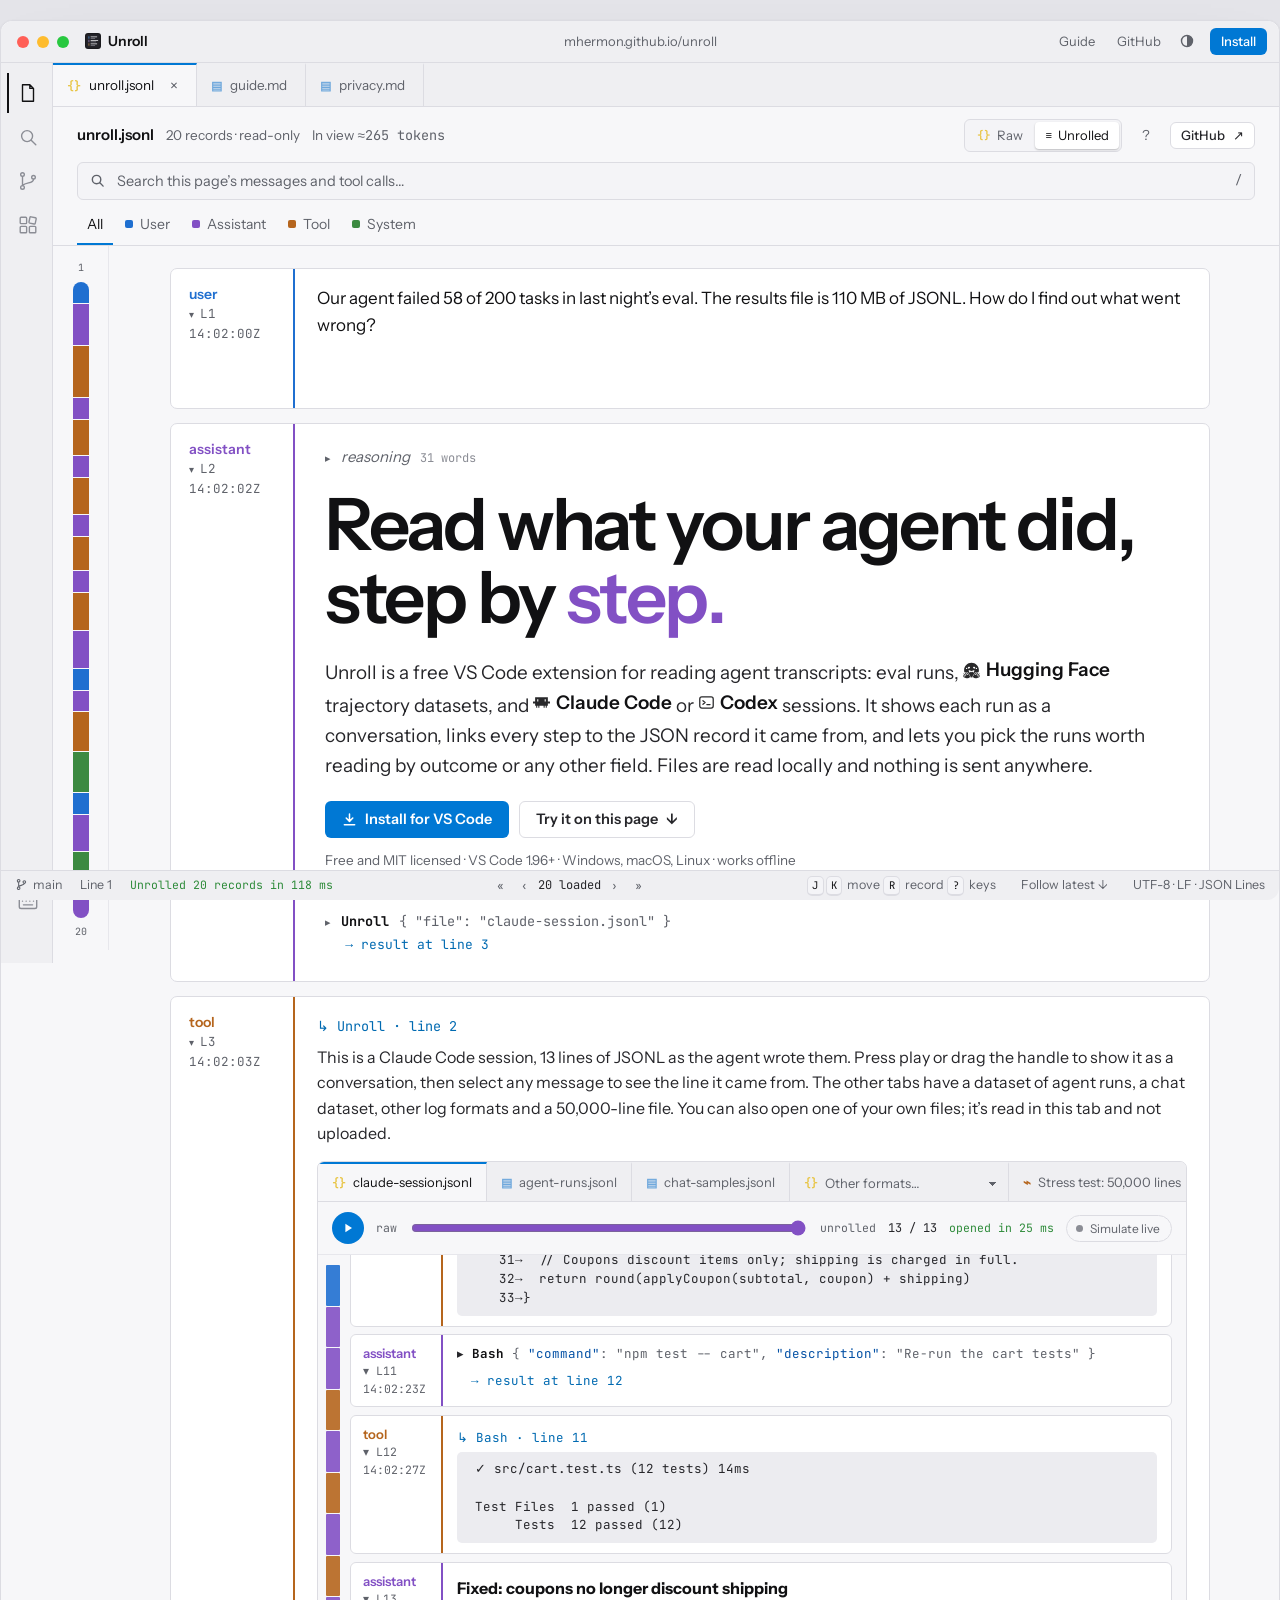
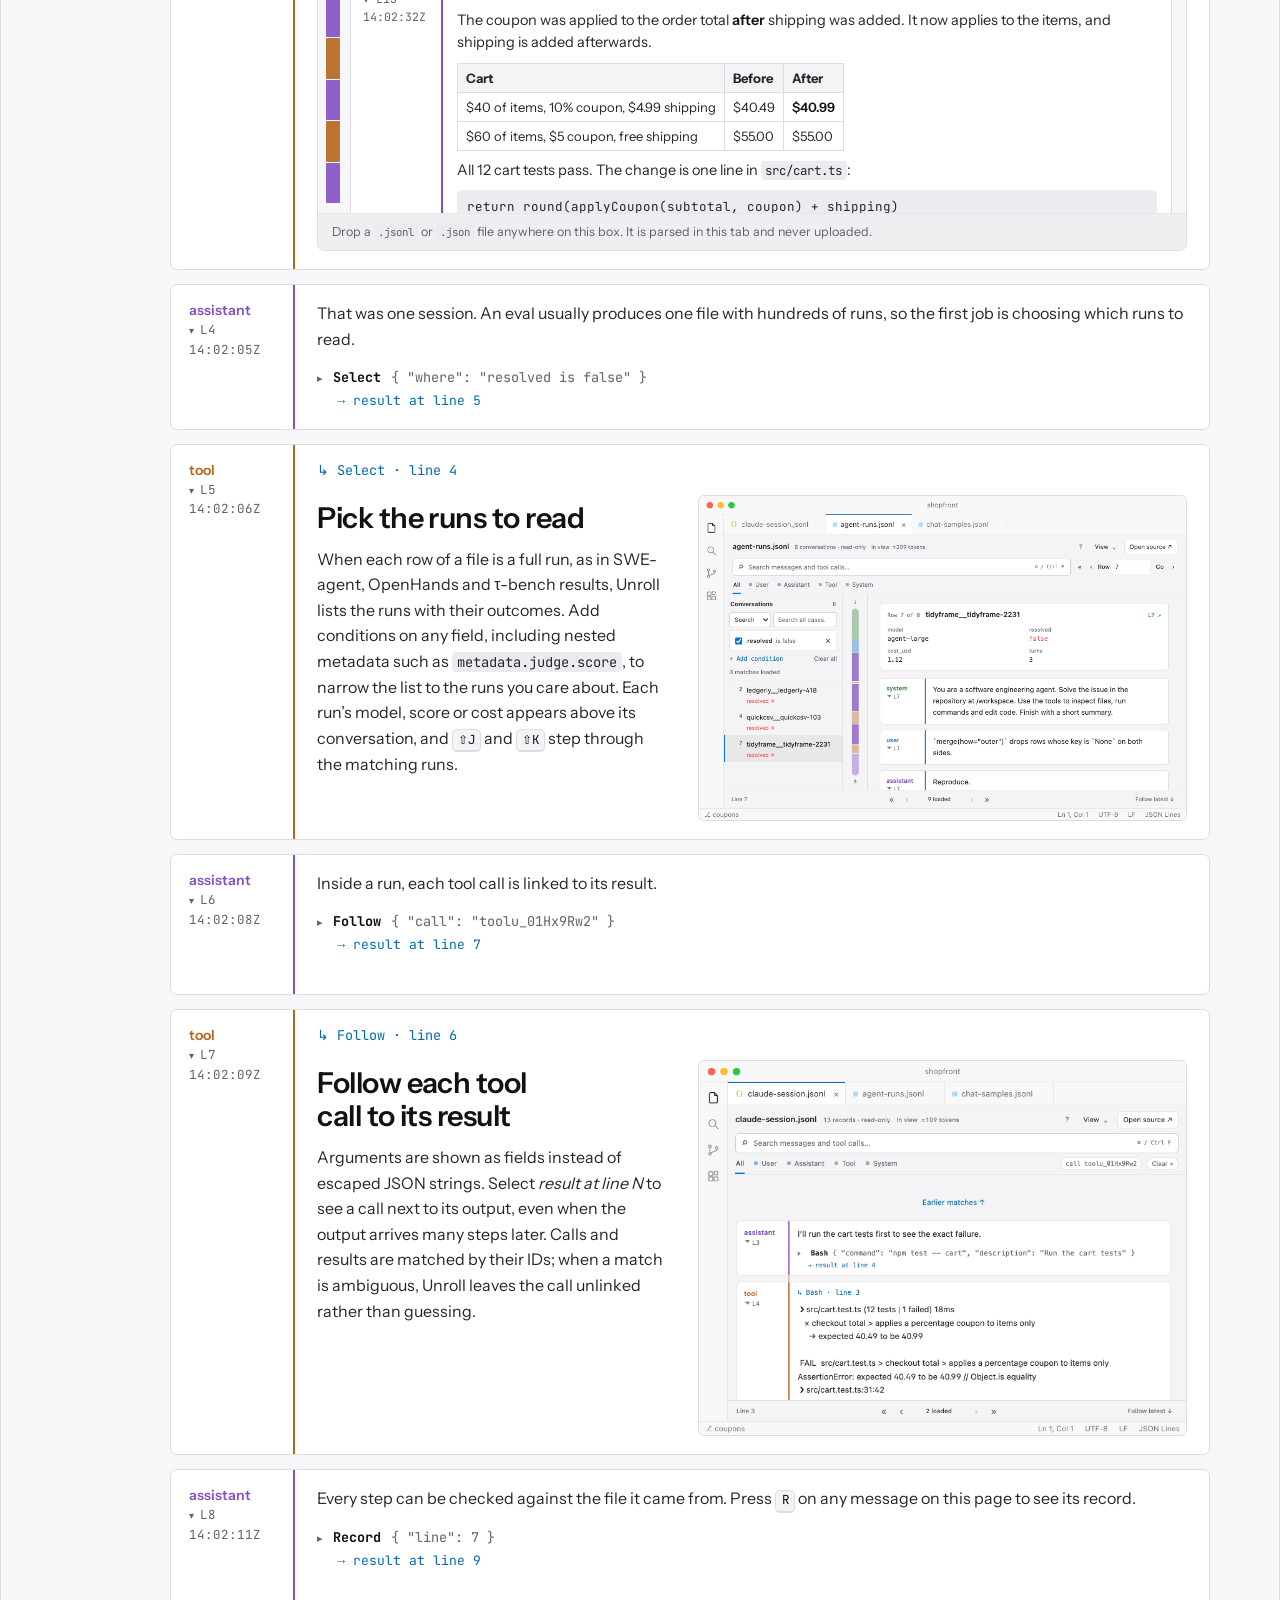
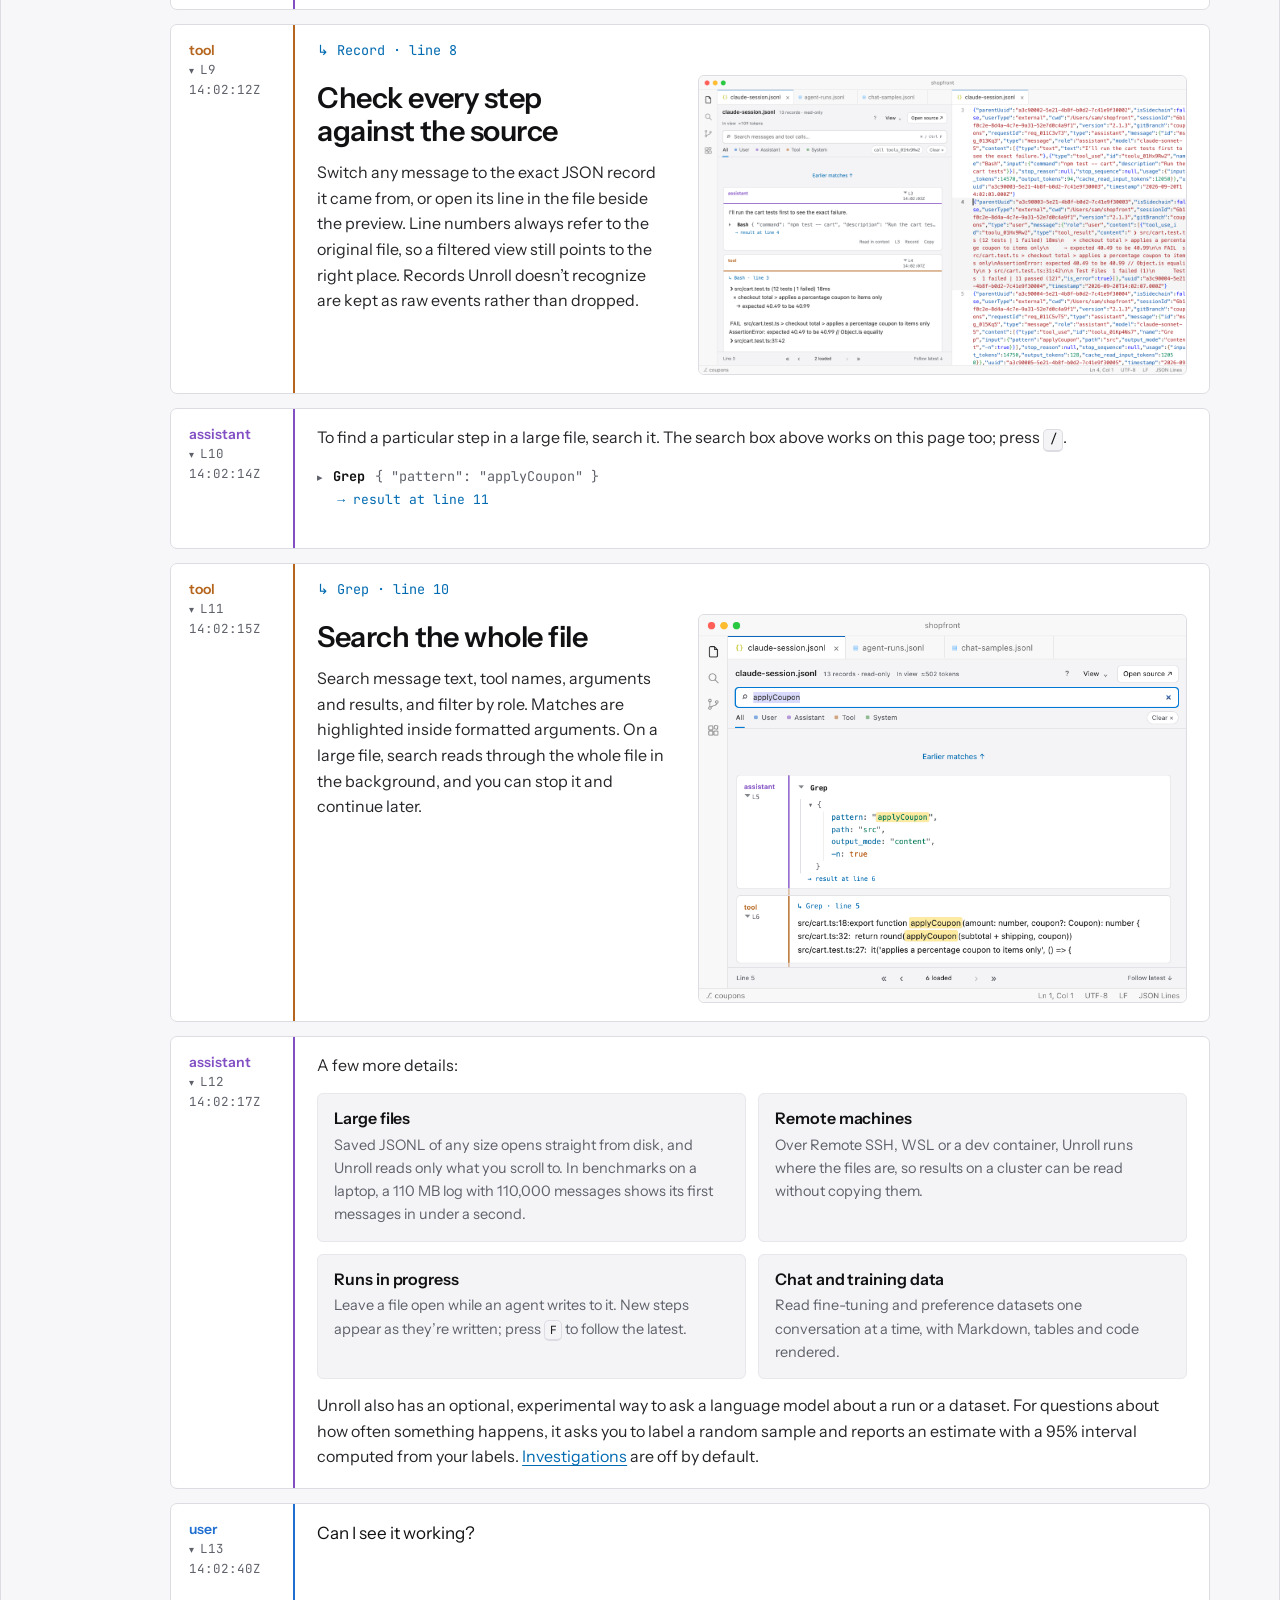
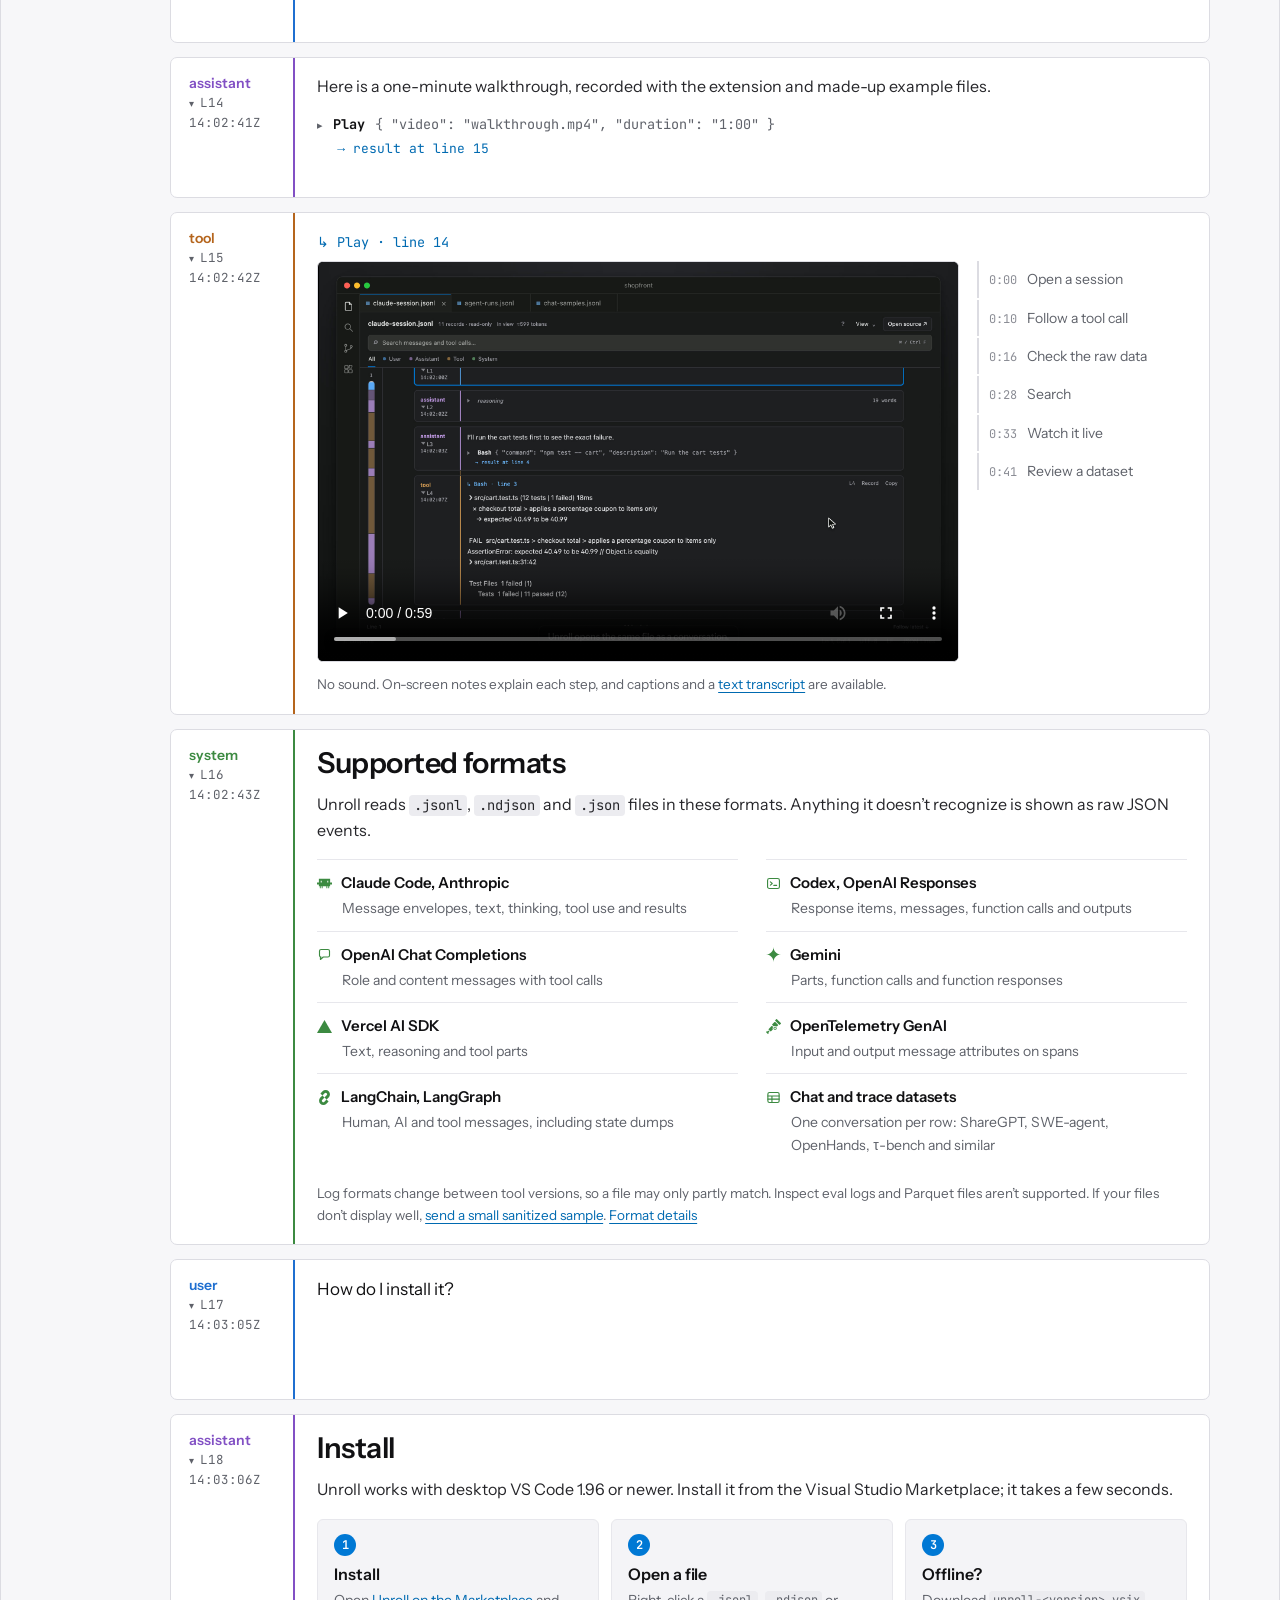
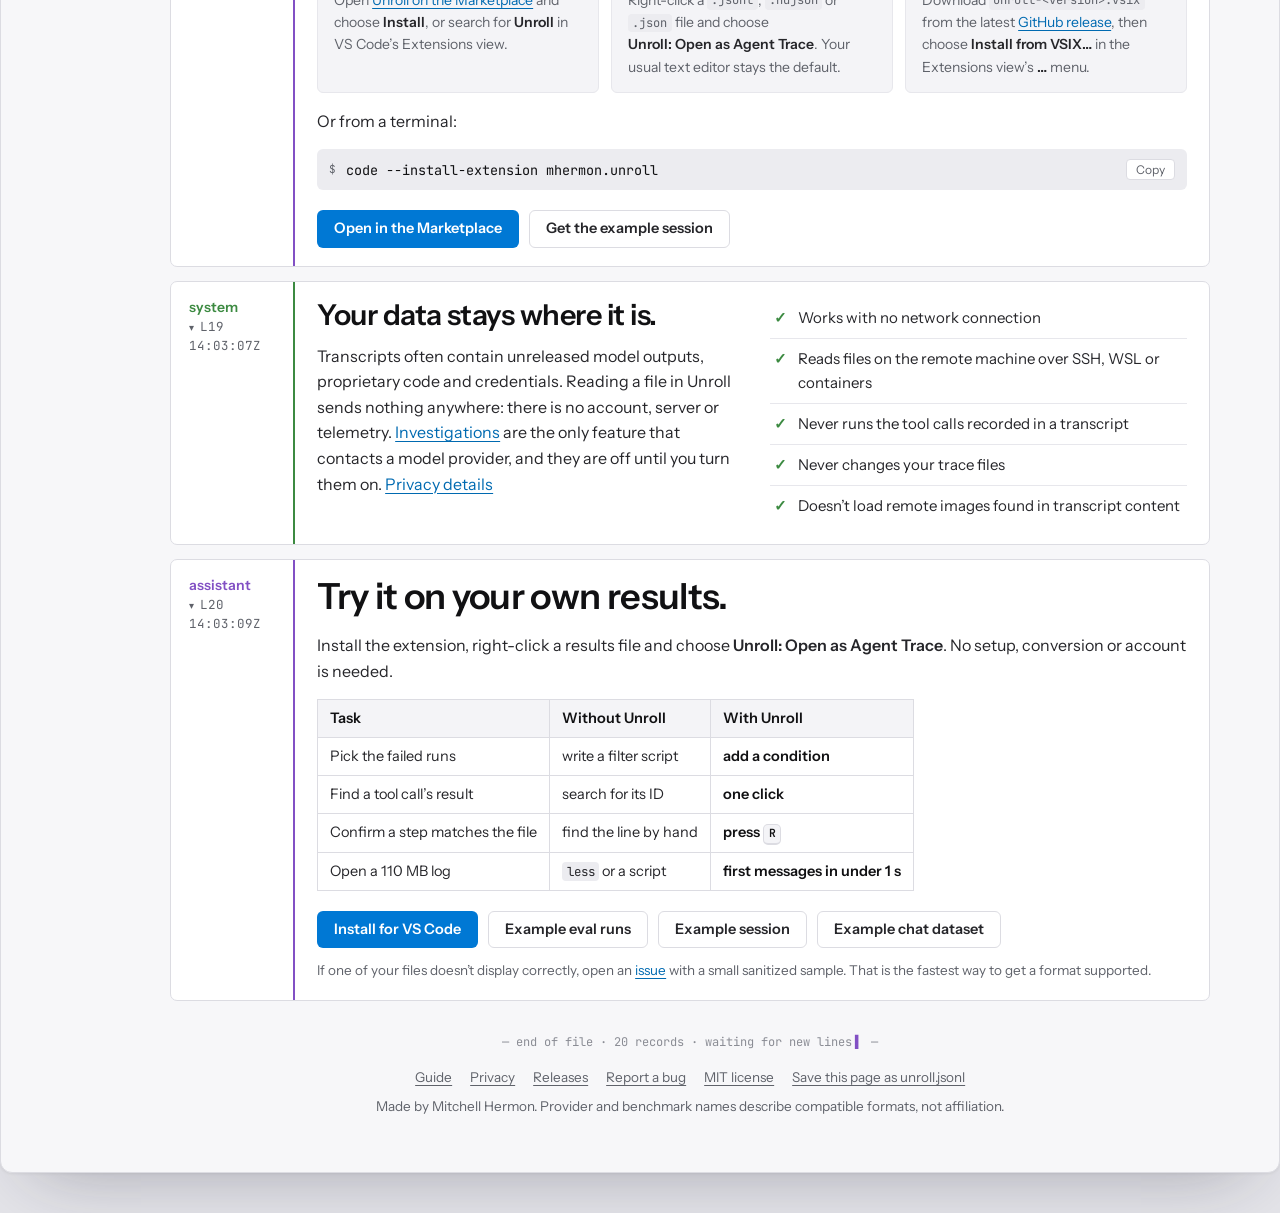
==== commit a618a6c8: "Publish Unroll 0.9.1 documentation Rewrite the site, guide and README for reading eval runs and traj" ====
--- a/index.html
+++ b/index.html
@@ -3,11 +3,11 @@
 <head>
 <meta charset="utf-8">
 <meta name="viewport" content="width=device-width,initial-scale=1">
-<title>Unroll | Agent Trace & Chat Log Viewer for VS Code</title>
-<meta name="description" content="Unroll is a free VS Code extension for reading agent traces and chat logs. Open Claude Code sessions, Codex logs and Hugging Face trajectory datasets as a searchable conversation, and check any step against the raw JSON. Fast on large files, and reading is fully offline.">
+<title>Unroll | Read agent transcripts and eval runs in VS Code</title>
+<meta name="description" content="Unroll is a free VS Code extension for reading agent transcripts, eval runs and trajectory datasets. Select runs by outcome or any field, follow each tool call to its result, and check every step against its raw JSON record. Files are read locally.">
 <link rel="canonical" href="https://mhermon.github.io/unroll/">
-<meta property="og:title" content="Unroll: read agent traces like a conversation">
-<meta property="og:description" content="See every message, tool call and result in order. A free VS Code extension for Claude Code sessions, Codex logs and trajectory datasets. Fast on large files, and reading never sends your data anywhere.">
+<meta property="og:title" content="Unroll: read agent transcripts and eval runs in VS Code">
+<meta property="og:description" content="Read each agent run as a conversation, pick the runs worth reading by any field, and check every step against the file. Free, and your files stay local.">
 <meta property="og:image" content="https://mhermon.github.io/unroll/assets/og.png">
 <meta property="og:image:width" content="1200">
 <meta property="og:image:height" content="630">
@@ -23,7 +23,7 @@
 <link rel="stylesheet" href="window.css">
 <link rel="stylesheet" href="home.css">
 <script>let seen;try{const t=localStorage.getItem('unroll-theme');if(t)document.documentElement.dataset.theme=t;seen=localStorage.getItem('unroll-seen')}catch{}if(!location.hash&&!seen)document.documentElement.classList.add('start-raw')</script>
-<script type="application/ld+json">{"@context":"https://schema.org","@type":"SoftwareApplication","name":"Unroll","applicationCategory":"DeveloperApplication","operatingSystem":"Windows, macOS, Linux","softwareRequirements":"Visual Studio Code 1.96 or newer","description":"AI agent trace viewer for Claude Code, Codex and JSONL conversations in VS Code.","offers":{"@type":"Offer","price":"0","priceCurrency":"USD"},"url":"https://mhermon.github.io/unroll/"}</script>
+<script type="application/ld+json">{"@context":"https://schema.org","@type":"SoftwareApplication","name":"Unroll","applicationCategory":"DeveloperApplication","operatingSystem":"Windows, macOS, Linux","softwareRequirements":"Visual Studio Code 1.96 or newer","description":"VS Code extension for reading agent transcripts, eval runs and trajectory datasets, with every step linked to its raw record.","offers":{"@type":"Offer","price":"0","priceCurrency":"USD"},"url":"https://mhermon.github.io/unroll/"}</script>
 </head>
 <body>
 <svg xmlns="http://www.w3.org/2000/svg" style="display:none" aria-hidden="true"><symbol id="i-claudecode" viewBox="0 0 24 24"><path fill="currentColor" d="M21 10.5h3v3h-3v3h-1.5v3H18v-3h-1.5v3H15v-3H9v3H7.5v-3H6v3H4.5v-3H3v-3H0v-3h3v-6h18Zm-15 0h1.5v-3H6Zm10.5 0H18v-3h-1.5z"/></symbol><symbol id="i-gemini" viewBox="0 0 24 24"><path fill="currentColor" d="M11.04 19.32Q12 21.51 12 24q0-2.49.93-4.68.96-2.19 2.58-3.81t3.81-2.55Q21.51 12 24 12q-2.49 0-4.68-.93a12.3 12.3 0 0 1-3.81-2.58 12.3 12.3 0 0 1-2.58-3.81Q12 2.49 12 0q0 2.49-.96 4.68-.93 2.19-2.55 3.81a12.3 12.3 0 0 1-3.81 2.58Q2.49 12 0 12q2.49 0 4.68.96 2.19.93 3.81 2.55t2.55 3.81"/></symbol><symbol id="i-vercel" viewBox="0 0 24 24"><path fill="currentColor" d="m12 1.608 12 20.784H0Z"/></symbol><symbol id="i-otel" viewBox="0 0 24 24"><path fill="currentColor" d="M12.6974 13.1173c-1.0224 1.0224-1.0224 2.68 0 3.7024 1.0224 1.0224 2.68 1.0224 3.7024 0 1.0224-1.0223 1.0224-2.68 0-3.7024-1.0223-1.0223-2.68-1.0223-3.7024 0zm2.7677 2.7701c-.5063.5063-1.3267.5063-1.833 0s-.5063-1.3266 0-1.833c.5063-.5062 1.3267-.5062 1.833 0 .5063.504.5063 1.3267 0 1.833zM16.356.2355l-1.6041 1.6042c-.314.314-.314.83 0 1.144L21.015 9.247c.314.314.83.314 1.144 0l1.6042-1.6041c.314-.314.314-.83 0-1.144L17.4976.2354c-.314-.314-.8276-.314-1.1416 0zM5.1173 20.734c.2848-.2848.2848-.7497 0-1.0345l-.8155-.8155c-.2848-.2848-.7497-.2848-1.0345 0l-1.6845 1.6845-.0024.0024-.4625-.4625c-.2556-.2556-.6718-.2556-.925 0-.2556.2556-.2556.6718 0 .925l2.775 2.775c.2556.2556.6718.2556.925 0 .2532-.2556.2556-.6718 0-.925l-.4625-.4625.0024-.0024zm8.4856-15.893-3.5637 3.5637c-.3164.3164-.3164.8374 0 1.1538l2.2006 2.2005c1.5554-1.1197 3.7365-.981 5.1361.4187l1.7819-1.7818c.3164-.3165.3164-.8374 0-1.1538l-4.401-4.401c-.3165-.319-.8374-.319-1.1539 0zm-2.2881 7.8455-1.2999-1.2999c-.3043-.3043-.8033-.3043-1.1076 0l-4.5836 4.586c-.3042.3043-.3042.8033 0 1.1076l2.5973 2.5973c.3043.3043.8033.3043 1.1076 0l2.9478-2.9527c-.6231-1.2877-.5112-2.8431.3384-4.0383z"/></symbol><symbol id="i-langchain" viewBox="0 0 24 24"><path fill="currentColor" d="M13.796 0a6.93 6.93 0 0 0-4.91 2.019L5.451 5.455l3.273 3.27 3.432-3.432a2.284 2.284 0 0 1 3.277 0 2.28 2.28 0 0 1 0 3.275L12 12.001l3.273 3.273 3.433-3.435c2.692-2.692 2.692-7.127 0-9.82A6.92 6.92 0 0 0 13.796 0m-5.07 8.728-3.433 3.434c-2.692 2.693-2.692 7.126 0 9.819A6.92 6.92 0 0 0 10.203 24a6.93 6.93 0 0 0 4.911-2.02l3.432-3.432-3.271-3.272-3.433 3.433a2.284 2.284 0 0 1-3.277 0 2.28 2.28 0 0 1 0-3.276L12 12z"/></symbol><symbol id="i-hf" viewBox="0 0 24 24"><path fill="currentColor" d="M12.025 1.13c-5.77 0-10.449 4.647-10.449 10.378 0 1.112.178 2.181.503 3.185.064-.222.203-.444.416-.577a.96.96 0 0 1 .524-.15c.293 0 .584.124.84.284.278.173.48.408.71.694.226.282.458.611.684.951v-.014c.017-.324.106-.622.264-.874s.403-.487.762-.543c.3-.047.596.06.787.203s.31.313.4.467c.15.257.212.468.233.542.01.026.653 1.552 1.657 2.54.616.605 1.01 1.223 1.082 1.912.055.537-.096 1.059-.38 1.572.637.121 1.294.187 1.967.187.657 0 1.298-.063 1.921-.178-.287-.517-.44-1.041-.384-1.581.07-.69.465-1.307 1.081-1.913 1.004-.987 1.647-2.513 1.657-2.539.021-.074.083-.285.233-.542.09-.154.208-.323.4-.467a1.08 1.08 0 0 1 .787-.203c.359.056.604.29.762.543s.247.55.265.874v.015c.225-.34.457-.67.683-.952.23-.286.432-.52.71-.694.257-.16.547-.284.84-.285a.97.97 0 0 1 .524.151c.228.143.373.388.43.625l.006.04a10.3 10.3 0 0 0 .534-3.273c0-5.731-4.678-10.378-10.449-10.378M8.327 6.583a1.5 1.5 0 0 1 .713.174 1.487 1.487 0 0 1 .617 2.013c-.183.343-.762-.214-1.102-.094-.38.134-.532.914-.917.71a1.487 1.487 0 0 1 .69-2.803m7.486 0a1.487 1.487 0 0 1 .689 2.803c-.385.204-.536-.576-.916-.71-.34-.12-.92.437-1.103.094a1.487 1.487 0 0 1 .617-2.013 1.5 1.5 0 0 1 .713-.174m-10.68 1.55a.96.96 0 1 1 0 1.921.96.96 0 0 1 0-1.92m13.838 0a.96.96 0 1 1 0 1.92.96.96 0 0 1 0-1.92M8.489 11.458c.588.01 1.965 1.157 3.572 1.164 1.607-.007 2.984-1.155 3.572-1.164.196-.003.305.12.305.454 0 .886-.424 2.328-1.563 3.202-.22-.756-1.396-1.366-1.63-1.32q-.011.001-.02.006l-.044.026-.01.008-.03.024q-.018.017-.035.036l-.032.04a1 1 0 0 0-.058.09l-.014.025q-.049.088-.11.19a1 1 0 0 1-.083.116 1.2 1.2 0 0 1-.173.18q-.035.029-.075.058a1.3 1.3 0 0 1-.251-.243 1 1 0 0 1-.076-.107c-.124-.193-.177-.363-.337-.444-.034-.016-.104-.008-.2.022q-.094.03-.216.087-.06.028-.125.063l-.13.074q-.067.04-.136.086a3 3 0 0 0-.135.096 3 3 0 0 0-.26.219 2 2 0 0 0-.12.121 2 2 0 0 0-.106.128l-.002.002a2 2 0 0 0-.09.132l-.001.001a1.2 1.2 0 0 0-.105.212q-.013.036-.024.073c-1.139-.875-1.563-2.317-1.563-3.203 0-.334.109-.457.305-.454m.836 10.354c.824-1.19.766-2.082-.365-3.194-1.13-1.112-1.789-2.738-1.789-2.738s-.246-.945-.806-.858-.97 1.499.202 2.362c1.173.864-.233 1.45-.685.64-.45-.812-1.683-2.896-2.322-3.295s-1.089-.175-.938.647 2.822 2.813 2.562 3.244-1.176-.506-1.176-.506-2.866-2.567-3.49-1.898.473 1.23 2.037 2.16c1.564.932 1.686 1.178 1.464 1.53s-3.675-2.511-4-1.297c-.323 1.214 3.524 1.567 3.287 2.405-.238.839-2.71-1.587-3.216-.642-.506.946 3.49 2.056 3.522 2.064 1.29.33 4.568 1.028 5.713-.624m5.349 0c-.824-1.19-.766-2.082.365-3.194 1.13-1.112 1.789-2.738 1.789-2.738s.246-.945.806-.858.97 1.499-.202 2.362c-1.173.864.233 1.45.685.64.451-.812 1.683-2.896 2.322-3.295s1.089-.175.938.647-2.822 2.813-2.562 3.244 1.176-.506 1.176-.506 2.866-2.567 3.49-1.898-.473 1.23-2.037 2.16c-1.564.932-1.686 1.178-1.464 1.53s3.675-2.511 4-1.297c.323 1.214-3.524 1.567-3.287 2.405.238.839 2.71-1.587 3.216-.642.506.946-3.49 2.056-3.522 2.064-1.29.33-4.568 1.028-5.713-.624"/></symbol><symbol id="i-terminal" viewBox="0 0 24 24"><rect x="2.5" y="4" width="19" height="16" rx="3" fill="none" stroke="currentColor" stroke-width="1.8" stroke-linecap="round" stroke-linejoin="round"/><path d="M7 9.5l3 2.5-3 2.5M12.5 15h4.5" fill="none" stroke="currentColor" stroke-width="1.8" stroke-linecap="round" stroke-linejoin="round"/></symbol><symbol id="i-chat" viewBox="0 0 24 24"><path d="M4 6.5A2.5 2.5 0 0 1 6.5 4h11A2.5 2.5 0 0 1 20 6.5v7a2.5 2.5 0 0 1-2.5 2.5H10l-4.5 4v-4H6.5A2.5 2.5 0 0 1 4 13.5z" fill="none" stroke="currentColor" stroke-width="1.8" stroke-linecap="round" stroke-linejoin="round"/></symbol><symbol id="i-table" viewBox="0 0 24 24"><rect x="3" y="4" width="18" height="16" rx="2.5" fill="none" stroke="currentColor" stroke-width="1.8" stroke-linecap="round" stroke-linejoin="round"/><path d="M3 9.5h18M3 14.5h18M9.5 9.5V20" fill="none" stroke="currentColor" stroke-width="1.8" stroke-linecap="round" stroke-linejoin="round"/></symbol></svg>
@@ -99,23 +99,23 @@
       <main class="records" id="main">
 
         <!-- L1 -->
-        <article class="rec" data-role="user" id="r1" data-title="Can I actually read it?">
+        <article class="rec" data-role="user" id="r1" data-title="Where do I start?">
           <div class="meta"><span class="who">user</span><span class="ln">L1</span><time>14:02:00Z</time></div>
           <div class="body">
-            <p class="ask">My agent wrote a 110&nbsp;MB log overnight and the eval says it failed. Can I actually read what it did?</p>
+            <p class="ask">Our agent failed 58 of 200 tasks in last night’s eval. The results file is 110&nbsp;MB of JSONL. How do I find out what went wrong?</p>
           </div>
         </article>
 
         <!-- L2 -->
-        <article class="rec hero" data-role="assistant" id="r2" data-title="Read agent traces like a conversation">
+        <article class="rec hero" data-role="assistant" id="r2" data-title="Read what your agent did">
           <div class="meta"><span class="who">assistant</span><span class="ln">L2</span><time>14:02:02Z</time></div>
           <div class="body">
             <details class="reasoning">
-              <summary><span>reasoning</span><span class="words mono">28 words</span></summary>
-              <p>They don’t need another wall of escaped JSON. Show every step in order, tie each tool call to its result, and keep the raw record one keypress away.</p>
+              <summary><span>reasoning</span><span class="words mono">31 words</span></summary>
+              <p>They need to read the failed runs, be able to trust that what they see matches the file, and skip writing another parsing script. Start with the runs, then the steps.</p>
             </details>
-            <h1>Read agent traces<br> like a <span class="unrolled" id="unroll-word">conversation.</span></h1>
-            <p class="lede">Unroll is a free VS Code extension. Open a <strong class="named"><svg class="logo" aria-hidden="true"><use href="#i-claudecode"/></svg>Claude Code</strong> session, a <strong class="named"><svg class="logo" aria-hidden="true"><use href="#i-terminal"/></svg>Codex</strong> log or a trajectory dataset from <strong class="named"><svg class="logo" aria-hidden="true"><use href="#i-hf"/></svg>Hugging Face</strong> and see every message, tool call and result in order. Check any step against the raw JSON. Reading never sends your data anywhere.</p>
+            <h1>Read what your agent did,<br> step by <span class="unrolled" id="unroll-word">step.</span></h1>
+            <p class="lede">Unroll is a free VS Code extension for reading agent transcripts: eval runs, <strong class="named"><svg class="logo" aria-hidden="true"><use href="#i-hf"/></svg>Hugging Face</strong> trajectory datasets, and <strong class="named"><svg class="logo" aria-hidden="true"><use href="#i-claudecode"/></svg>Claude Code</strong> or <strong class="named"><svg class="logo" aria-hidden="true"><use href="#i-terminal"/></svg>Codex</strong> sessions. It shows each run as a conversation, links every step to the JSON record it came from, and lets you pick the runs worth reading by outcome or any other field. Files are read locally and nothing is sent anywhere.</p>
             <div class="actions">
               <a class="btn primary desktop-only" href="https://marketplace.visualstudio.com/items?itemName=mhermon.unroll">
                 <svg viewBox="0 0 16 16" fill="none" stroke="currentColor" stroke-width="1.6" stroke-linecap="round" stroke-linejoin="round" aria-hidden="true"><path d="M8 2v8m0 0L4.5 6.5M8 10l3.5-3.5M2.5 13.5h11"/></svg>
@@ -138,7 +138,7 @@
           <div class="meta"><span class="who">tool</span><span class="ln">L3</span><time>14:02:03Z</time></div>
           <div class="body">
             <a class="back-link" href="#r2">↳ Unroll · line 2</a>
-            <p class="pg-intro">An example Claude Code session: 13 lines of JSONL, exactly as the agent wrote them. Press play or drag the handle to unroll it, then select any message to see the line it came from. The tabs have datasets, other formats and a 50,000-line stress test.</p>
+            <p class="pg-intro">This is a Claude Code session, 13 lines of JSONL as the agent wrote them. Press play or drag the handle to show it as a conversation, then select any message to see the line it came from. The other tabs have a dataset of agent runs, a chat dataset, other log formats and a 50,000-line file. You can also open one of your own files; it’s read in this tab and not uploaded.</p>
             <div class="pg" id="pg">
               <div class="pg-tabs" role="tablist" aria-label="Example files">
                 <button type="button" role="tab" data-file="examples/claude-session.jsonl" aria-selected="true"><span class="ic braces">{}</span>claude-session.jsonl</button>
@@ -177,134 +177,135 @@
         </article>
 
         <!-- L4 -->
-        <article class="rec" data-role="assistant" id="r4" data-title="Follow each call">
+        <article class="rec" data-role="assistant" id="r4" data-title="Select runs">
           <div class="meta"><span class="who">assistant</span><span class="ln">L4</span><time>14:02:05Z</time></div>
           <div class="body">
-            <p>That was 13 lines. Yours will have thousands, and Unroll still shows the first ones in under a second, because it only reads what you scroll to. Here’s what you get once a trace is unrolled. First, every call is tied to its result.</p>
+            <p>That was one session. An eval usually produces one file with hundreds of runs, so the first job is choosing which runs to read.</p>
+            <div class="call" data-name="Select" data-input='{"where":"resolved is false"}'>
+              <span class="tri" aria-hidden="true">▸</span><b>Select</b> <code class="args">{ "where": "resolved is false" }</code>
+              <a class="result-link" href="#r5">→ result at line 5</a>
+            </div>
+          </div>
+        </article>
+
+        <!-- L5 -->
+        <article class="rec" data-role="tool" id="r5" data-title="Pick the runs to read">
+          <div class="meta"><span class="who">tool</span><span class="ln">L5</span><time>14:02:06Z</time></div>
+          <div class="body feature">
+            <a class="back-link" href="#r4">↳ Select · line 4</a>
+            <div class="feature-text">
+              <h2>Pick the runs to read</h2>
+              <p>When each row of a file is a full run, as in SWE-agent, OpenHands and τ-bench results, Unroll lists the runs with their outcomes. Add conditions on any field, including nested metadata such as <code>metadata.judge.score</code>, to narrow the list to the runs you care about. Each run’s model, score or cost appears above its conversation, and <kbd>⇧J</kbd> and <kbd>⇧K</kbd> step through the matching runs.</p>
+            </div>
+            <a class="shot only-dark" href="assets/conversations.png" aria-label="View the full-size dataset screenshot"><img loading="lazy" src="assets/conversations.png" width="1800" height="1200" alt="A dataset of eight agent runs narrowed by the condition resolved is false to the three failed runs, with the most expensive one’s model, cost and conversation"></a>
+            <a class="shot only-light" href="assets/conversations-light.png" aria-label="View the full-size dataset screenshot"><img loading="lazy" src="assets/conversations-light.png" width="1800" height="1200" alt="A dataset of eight agent runs narrowed by the condition resolved is false to the three failed runs, with the most expensive one’s model, cost and conversation"></a>
+          </div>
+        </article>
+
+        <!-- L6 -->
+        <article class="rec" data-role="assistant" id="r6" data-title="Follow a call">
+          <div class="meta"><span class="who">assistant</span><span class="ln">L6</span><time>14:02:08Z</time></div>
+          <div class="body">
+            <p>Inside a run, each tool call is linked to its result.</p>
             <div class="call" data-name="Follow" data-input='{"call":"toolu_01Hx9Rw2"}'>
               <span class="tri" aria-hidden="true">▸</span><b>Follow</b> <code class="args">{ "call": "toolu_01Hx9Rw2" }</code>
-              <a class="result-link" href="#r5">→ result at line 5</a>
-            </div>
-          </div>
-        </article>
-
-        <!-- L5 -->
-        <article class="rec" data-role="tool" id="r5" data-title="Follow each call to its result">
-          <div class="meta"><span class="who">tool</span><span class="ln">L5</span><time>14:02:06Z</time></div>
+              <a class="result-link" href="#r7">→ result at line 7</a>
+            </div>
+          </div>
+        </article>
+
+        <!-- L7 -->
+        <article class="rec" data-role="tool" id="r7" data-title="Follow each tool call to its result">
+          <div class="meta"><span class="who">tool</span><span class="ln">L7</span><time>14:02:09Z</time></div>
           <div class="body feature">
-            <a class="back-link" href="#r4">↳ Follow · line 4</a>
+            <a class="back-link" href="#r6">↳ Follow · line 6</a>
             <div class="feature-text">
-              <h2>Follow each call to its result</h2>
-              <p>Arguments appear as readable fields, not escaped JSON strings. Select <em>result at line 4</em> to see a call next to everything it returned, even when the result arrived many steps later.</p>
+              <h2>Follow each tool call to its result</h2>
+              <p>Arguments are shown as fields instead of escaped JSON strings. Select <em>result at line N</em> to see a call next to its output, even when the output arrives many steps later. Calls and results are matched by their IDs; when a match is ambiguous, Unroll leaves the call unlinked rather than guessing.</p>
             </div>
             <a class="shot only-dark" href="assets/tool-inspection.png" aria-label="View the full-size tool call screenshot"><img loading="lazy" src="assets/tool-inspection.png" width="1560" height="1200" alt="A Bash call filtered by its call ID, shown directly above its failing test output"></a>
             <a class="shot only-light" href="assets/tool-inspection-light.png" aria-label="View the full-size tool call screenshot"><img loading="lazy" src="assets/tool-inspection-light.png" width="1560" height="1200" alt="A Bash call filtered by its call ID, shown directly above its failing test output"></a>
           </div>
         </article>
 
-        <!-- L6 -->
-        <article class="rec" data-role="assistant" id="r6" data-title="Check the raw record">
-          <div class="meta"><span class="who">assistant</span><span class="ln">L6</span><time>14:02:08Z</time></div>
-          <div class="body">
-            <p>Don’t trust the formatting? You shouldn’t have to. Press <kbd>R</kbd> on any message on this page to see its record.</p>
-            <div class="call" data-name="Record" data-input='{"line":4}'>
-              <span class="tri" aria-hidden="true">▸</span><b>Record</b> <code class="args">{ "line": 4 }</code>
-              <a class="result-link" href="#r7">→ result at line 7</a>
-            </div>
-          </div>
-        </article>
-
-        <!-- L7 -->
-        <article class="rec" data-role="tool" id="r7" data-title="Check it against the raw data">
-          <div class="meta"><span class="who">tool</span><span class="ln">L7</span><time>14:02:09Z</time></div>
+        <!-- L8 -->
+        <article class="rec" data-role="assistant" id="r8" data-title="Check the record">
+          <div class="meta"><span class="who">assistant</span><span class="ln">L8</span><time>14:02:11Z</time></div>
+          <div class="body">
+            <p>Every step can be checked against the file it came from. Press <kbd>R</kbd> on any message on this page to see its record.</p>
+            <div class="call" data-name="Record" data-input='{"line":7}'>
+              <span class="tri" aria-hidden="true">▸</span><b>Record</b> <code class="args">{ "line": 7 }</code>
+              <a class="result-link" href="#r9">→ result at line 9</a>
+            </div>
+          </div>
+        </article>
+
+        <!-- L9 -->
+        <article class="rec" data-role="tool" id="r9" data-title="Check every step against the source">
+          <div class="meta"><span class="who">tool</span><span class="ln">L9</span><time>14:02:12Z</time></div>
           <div class="body feature">
-            <a class="back-link" href="#r6">↳ Record · line 6</a>
+            <a class="back-link" href="#r8">↳ Record · line 8</a>
             <div class="feature-text">
-              <h2>Check it against the raw data</h2>
-              <p>The formatting never hides anything. Switch any message to the exact JSON record it came from, or open its line in the file beside the preview. Records Unroll doesn’t recognize stay available as raw events.</p>
+              <h2>Check every step against the source</h2>
+              <p>Switch any message to the exact JSON record it came from, or open its line in the file beside the preview. Line numbers always refer to the original file, so a filtered view still points to the right place. Records Unroll doesn’t recognize are kept as raw events rather than dropped.</p>
             </div>
             <a class="shot only-dark" href="assets/source.png" aria-label="View the full-size preview and source screenshot"><img loading="lazy" src="assets/source.png" width="2416" height="1480" alt="A tool call and its result in Unroll on the left, and the same records as raw JSONL on the right with line 4 selected"></a>
             <a class="shot only-light" href="assets/source-light.png" aria-label="View the full-size preview and source screenshot"><img loading="lazy" src="assets/source-light.png" width="2416" height="1480" alt="A tool call and its result in Unroll on the left, and the same records as raw JSONL on the right with line 4 selected"></a>
           </div>
         </article>
 
-        <!-- L8 -->
-        <article class="rec" data-role="assistant" id="r8" data-title="Search">
-          <div class="meta"><span class="who">assistant</span><span class="ln">L8</span><time>14:02:11Z</time></div>
-          <div class="body">
-            <p>Then find the one step that matters. The search box above works on this page too; press <kbd>/</kbd>.</p>
+        <!-- L10 -->
+        <article class="rec" data-role="assistant" id="r10" data-title="Search">
+          <div class="meta"><span class="who">assistant</span><span class="ln">L10</span><time>14:02:14Z</time></div>
+          <div class="body">
+            <p>To find a particular step in a large file, search it. The search box above works on this page too; press <kbd>/</kbd>.</p>
             <div class="call" data-name="Grep" data-input='{"pattern":"applyCoupon"}'>
               <span class="tri" aria-hidden="true">▸</span><b>Grep</b> <code class="args">{ "pattern": "applyCoupon" }</code>
-              <a class="result-link" href="#r9">→ result at line 9</a>
-            </div>
-          </div>
-        </article>
-
-        <!-- L9 -->
-        <article class="rec" data-role="tool" id="r9" data-title="Find the step that matters">
-          <div class="meta"><span class="who">tool</span><span class="ln">L9</span><time>14:02:12Z</time></div>
+              <a class="result-link" href="#r11">→ result at line 11</a>
+            </div>
+          </div>
+        </article>
+
+        <!-- L11 -->
+        <article class="rec" data-role="tool" id="r11" data-title="Search the whole file">
+          <div class="meta"><span class="who">tool</span><span class="ln">L11</span><time>14:02:15Z</time></div>
           <div class="body feature">
-            <a class="back-link" href="#r8">↳ Grep · line 8</a>
+            <a class="back-link" href="#r10">↳ Grep · line 10</a>
             <div class="feature-text">
-              <h2>Find the step that matters</h2>
-              <p>Search messages, tool names, arguments and outputs, and filter by role. Matches are highlighted inside formatted arguments and results. On a long log, search covers the whole file and you can stop it at any time.</p>
+              <h2>Search the whole file</h2>
+              <p>Search message text, tool names, arguments and results, and filter by role. Matches are highlighted inside formatted arguments. On a large file, search reads through the whole file in the background, and you can stop it and continue later.</p>
             </div>
             <a class="shot only-dark" href="assets/search.png" aria-label="View the full-size search screenshot"><img loading="lazy" src="assets/search.png" width="1560" height="1240" alt="Searching for applyCoupon highlights the Grep call’s pattern and the matching lines in its result and in the file it read"></a>
             <a class="shot only-light" href="assets/search-light.png" aria-label="View the full-size search screenshot"><img loading="lazy" src="assets/search-light.png" width="1560" height="1240" alt="Searching for applyCoupon highlights the Grep call’s pattern and the matching lines in its result and in the file it read"></a>
           </div>
         </article>
 
-        <!-- L10 -->
-        <article class="rec" data-role="assistant" id="r10" data-title="Datasets">
-          <div class="meta"><span class="who">assistant</span><span class="ln">L10</span><time>14:02:14Z</time></div>
-          <div class="body">
-            <p>And when one file holds a whole eval, open it as a dataset.</p>
-            <div class="call" data-name="Dataset" data-input='{"file":"agent-runs.jsonl"}'>
-              <span class="tri" aria-hidden="true">▸</span><b>Dataset</b> <code class="args">{ "file": "agent-runs.jsonl" }</code>
-              <a class="result-link" href="#r11">→ result at line 11</a>
-            </div>
-          </div>
-        </article>
-
-        <!-- L11 -->
-        <article class="rec" data-role="tool" id="r11" data-title="Review a whole eval or dataset">
-          <div class="meta"><span class="who">tool</span><span class="ln">L11</span><time>14:02:15Z</time></div>
-          <div class="body feature">
-            <a class="back-link" href="#r10">↳ Dataset · line 10</a>
-            <div class="feature-text">
-              <h2>Review a whole eval or dataset</h2>
-              <p>When each row is a full run, as in SWE-agent, OpenHands or τ-bench exports, Unroll lists every run with its outcome. Pick the runs worth reading by any field, nested metadata included, see each run’s model, reward or cost at the top, and step through them with <kbd>⇧J</kbd> and <kbd>⇧K</kbd>.</p>
-            </div>
-            <a class="shot only-dark" href="assets/conversations.png" aria-label="View the full-size dataset screenshot"><img loading="lazy" src="assets/conversations.png" width="1800" height="1200" alt="A dataset of eight agent runs narrowed by the condition resolved is false to the three failed runs, with the most expensive one’s model, cost and conversation"></a>
-            <a class="shot only-light" href="assets/conversations-light.png" aria-label="View the full-size dataset screenshot"><img loading="lazy" src="assets/conversations-light.png" width="1800" height="1200" alt="A dataset of eight agent runs narrowed by the condition resolved is false to the three failed runs, with the most expensive one’s model, cost and conversation"></a>
-          </div>
-        </article>
-
         <!-- L12 -->
-        <article class="rec" data-role="assistant" id="r12" data-title="The smaller things">
+        <article class="rec" data-role="assistant" id="r12" data-title="More details">
           <div class="meta"><span class="who">assistant</span><span class="ln">L12</span><time>14:02:17Z</time></div>
           <div class="body">
-            <p>A few smaller things you’ll notice:</p>
+            <p>A few more details:</p>
             <ul class="notes">
-              <li><h3>Watch a run live</h3><p>Leave a session open while the agent works. New steps appear as they’re written; press <kbd>F</kbd> to follow the latest.</p></li>
-              <li><h3>Fast on big logs</h3><p>In benchmarks on a laptop, a 110&nbsp;MB log with 110,000 messages shows its first messages in under a second. Unroll reads what you scroll to, not the whole file.</p></li>
-              <li><h3>Move by keyboard</h3><p><kbd>J</kbd>/<kbd>K</kbd> between steps, <kbd>N</kbd>/<kbd>P</kbd> between tool calls, <kbd>R</kbd> for the raw record. They work on this page too.</p></li>
-              <li><h3>Chat datasets too</h3><p>Spot-check fine-tuning or preference data: pick a conversation and read its turns with Markdown, tables and code rendered.</p></li>
+              <li><h3>Large files</h3><p>Saved JSONL of any size opens straight from disk, and Unroll reads only what you scroll to. In benchmarks on a laptop, a 110&nbsp;MB log with 110,000 messages shows its first messages in under a second.</p></li>
+              <li><h3>Remote machines</h3><p>Over Remote SSH, WSL or a dev container, Unroll runs where the files are, so results on a cluster can be read without copying them.</p></li>
+              <li><h3>Runs in progress</h3><p>Leave a file open while an agent writes to it. New steps appear as they’re written; press <kbd>F</kbd> to follow the latest.</p></li>
+              <li><h3>Chat and training data</h3><p>Read fine-tuning and preference datasets one conversation at a time, with Markdown, tables and code rendered.</p></li>
             </ul>
+            <p>Unroll also has an optional, experimental way to ask a language model about a run or a dataset. For questions about how often something happens, it asks you to label a random sample and reports an estimate with a 95% interval computed from your labels. <a href="guide.html#investigations">Investigations</a> are off by default.</p>
           </div>
         </article>
 
         <!-- L13 -->
-        <article class="rec" data-role="user" id="r13" data-title="Show me the whole thing">
+        <article class="rec" data-role="user" id="r13" data-title="Can I see it working?">
           <div class="meta"><span class="who">user</span><span class="ln">L13</span><time>14:02:40Z</time></div>
-          <div class="body"><p class="ask">Show me the whole thing, start to finish.</p></div>
+          <div class="body"><p class="ask">Can I see it working?</p></div>
         </article>
 
         <!-- L14 -->
         <article class="rec" data-role="assistant" id="r14" data-title="Play the walkthrough">
           <div class="meta"><span class="who">assistant</span><span class="ln">L14</span><time>14:02:41Z</time></div>
           <div class="body">
-            <p>One minute, recorded with the extension’s own viewer and made-up example files.</p>
+            <p>Here is a one-minute walkthrough, recorded with the extension and made-up example files.</p>
             <div class="call" data-name="Play" data-input='{"video":"walkthrough.mp4","duration":"1:00"}'>
               <span class="tri" aria-hidden="true">▸</span><b>Play</b> <code class="args">{ "video": "walkthrough.mp4", "duration": "1:00" }</code>
               <a class="result-link" href="#r15">→ result at line 15</a>
@@ -342,7 +343,7 @@
           <div class="meta"><span class="who">system</span><span class="ln">L16</span><time>14:02:43Z</time></div>
           <div class="body">
             <h2>Supported formats</h2>
-            <p>Open <code>.jsonl</code>, <code>.ndjson</code> or <code>.json</code> files. Unroll recognizes these formats, and still shows anything else as raw JSON events.</p>
+            <p>Unroll reads <code>.jsonl</code>, <code>.ndjson</code> and <code>.json</code> files in these formats. Anything it doesn’t recognize is shown as raw JSON events.</p>
             <dl class="formats">
               <div><dt><svg class="logo" aria-hidden="true"><use href="#i-claudecode"/></svg>Claude Code, Anthropic</dt><dd>Message envelopes, text, thinking, tool use and results</dd></div>
               <div><dt><svg class="logo" aria-hidden="true"><use href="#i-terminal"/></svg>Codex, OpenAI Responses</dt><dd>Response items, messages, function calls and outputs</dd></div>
@@ -353,14 +354,14 @@
               <div><dt><svg class="logo" aria-hidden="true"><use href="#i-langchain"/></svg>LangChain, LangGraph</dt><dd>Human, AI and tool messages, including state dumps</dd></div>
               <div><dt><svg class="logo" aria-hidden="true"><use href="#i-table"/></svg>Chat and trace datasets</dt><dd>One conversation per row: ShareGPT, SWE-agent, OpenHands, τ-bench and similar</dd></div>
             </dl>
-            <p class="fine">Log formats change between tool versions, so a file may only partly match. If yours doesn’t read well, <a href="https://github.com/mhermon/unroll/issues/new/choose">send a small sanitized sample</a>. Parquet isn’t supported. <a href="guide.html#formats">Format details</a></p>
+            <p class="fine">Log formats change between tool versions, so a file may only partly match. Inspect eval logs and Parquet files aren’t supported. If your files don’t display well, <a href="https://github.com/mhermon/unroll/issues/new/choose">send a small sanitized sample</a>. <a href="guide.html#formats">Format details</a></p>
           </div>
         </article>
 
         <!-- L17 -->
         <article class="rec" data-role="user" id="r17" data-title="How do I install it?">
           <div class="meta"><span class="who">user</span><span class="ln">L17</span><time>14:03:05Z</time></div>
-          <div class="body"><p class="ask">OK. How do I install it?</p></div>
+          <div class="body"><p class="ask">How do I install it?</p></div>
         </article>
 
         <!-- L18 -->
@@ -371,7 +372,7 @@
             <p>Unroll works with desktop VS Code 1.96 or newer. Install it from the Visual Studio Marketplace; it takes a few seconds.</p>
             <ol class="steps">
               <li><h3>Install</h3><p>Open <a href="https://marketplace.visualstudio.com/items?itemName=mhermon.unroll">Unroll on the Marketplace</a> and choose <span class="menu-path">Install</span>, or search for <span class="menu-path">Unroll</span> in VS Code’s Extensions view.</p></li>
-              <li><h3>Open a trace</h3><p>Right-click a <code>.jsonl</code>, <code>.ndjson</code> or <code>.json</code> file and choose <span class="menu-path">Unroll: Open as Agent Trace</span>. Your usual text editor stays the default.</p></li>
+              <li><h3>Open a file</h3><p>Right-click a <code>.jsonl</code>, <code>.ndjson</code> or <code>.json</code> file and choose <span class="menu-path">Unroll: Open as Agent Trace</span>. Your usual text editor stays the default.</p></li>
               <li><h3>Offline?</h3><p>Download <code>unroll-&lt;version&gt;.vsix</code> from the latest <a href="https://github.com/mhermon/unroll/releases/latest">GitHub release</a>, then choose <span class="menu-path">Install from VSIX…</span> in the Extensions view’s <span class="menu-path">…</span> menu.</p></li>
             </ol>
             <p>Or from a terminal:</p>
@@ -388,47 +389,48 @@
         </article>
 
         <!-- L19 -->
-        <article class="rec" data-role="system" id="r19" data-title="Your traces stay on your machine">
+        <article class="rec" data-role="system" id="r19" data-title="Data stays where it is">
           <div class="meta"><span class="who">system</span><span class="ln">L19</span><time>14:03:07Z</time></div>
           <div class="body privacy">
             <div>
-              <h2>Your traces stay on your machine.</h2>
-              <p>Traces often hold source code, file paths, credentials and unreleased prompts. Unroll reads the file you open and displays it. Nothing leaves your machine unless you turn on <a href="guide.html#investigations">investigations</a>, an opt-in experiment that asks a model you choose about a trace. <a href="privacy.html">Privacy details</a></p>
+              <h2>Your data stays where it is.</h2>
+              <p>Transcripts often contain unreleased model outputs, proprietary code and credentials. Reading a file in Unroll sends nothing anywhere: there is no account, server or telemetry. <a href="guide.html#investigations">Investigations</a> are the only feature that contacts a model provider, and they are off until you turn them on. <a href="privacy.html">Privacy details</a></p>
             </div>
             <ul class="checks">
-              <li>Reading sends nothing anywhere: no telemetry, account or API key</li>
-              <li>Never runs the tool calls recorded in a trace</li>
+              <li>Works with no network connection</li>
+              <li>Reads files on the remote machine over SSH, WSL or containers</li>
+              <li>Never runs the tool calls recorded in a transcript</li>
               <li>Never changes your trace files</li>
-              <li>Doesn’t load remote images found in trace content</li>
-              <li>Reads traces with no network connection</li>
+              <li>Doesn’t load remote images found in transcript content</li>
             </ul>
           </div>
         </article>
 
         <!-- L20 -->
-        <article class="rec closing" data-role="assistant" id="r20" data-title="Done: open your last agent run">
+        <article class="rec closing" data-role="assistant" id="r20" data-title="Try it on your own results">
           <div class="meta"><span class="who">assistant</span><span class="ln">L20</span><time>14:03:09Z</time></div>
           <div class="body">
-            <h2>Done: open your last agent run.</h2>
-            <p>The log you have is already readable. It just needs unrolling.</p>
+            <h2>Try it on your own results.</h2>
+            <p>Install the extension, right-click a results file and choose <span class="menu-path">Unroll: Open as Agent Trace</span>. No setup, conversion or account is needed.</p>
             <div class="md-table">
               <table>
-                <thead><tr><th>Reading a trace</th><th>Before</th><th>With Unroll</th></tr></thead>
+                <thead><tr><th>Task</th><th>Without Unroll</th><th>With Unroll</th></tr></thead>
                 <tbody>
-                  <tr><td>110&nbsp;MB, 110,000 messages</td><td><code>less</code> and patience</td><td><strong>first messages in under 1&nbsp;s</strong></td></tr>
-                  <tr><td>Which result belongs to this call?</td><td>search for the ID by hand</td><td><strong>one click</strong></td></tr>
-                  <tr><td>Is the formatting hiding something?</td><td>hope not</td><td><strong>press <kbd>R</kbd></strong></td></tr>
+                  <tr><td>Pick the failed runs</td><td>write a filter script</td><td><strong>add a condition</strong></td></tr>
+                  <tr><td>Find a tool call’s result</td><td>search for its ID</td><td><strong>one click</strong></td></tr>
+                  <tr><td>Confirm a step matches the file</td><td>find the line by hand</td><td><strong>press <kbd>R</kbd></strong></td></tr>
+                  <tr><td>Open a 110&nbsp;MB log</td><td><code>less</code> or a script</td><td><strong>first messages in under 1&nbsp;s</strong></td></tr>
                 </tbody>
               </table>
             </div>
             <div class="actions">
               <a class="btn primary desktop-only" href="https://marketplace.visualstudio.com/items?itemName=mhermon.unroll">Install for VS Code</a>
               <button type="button" class="btn primary touch-only" data-handoff><svg viewBox="0 0 16 16" fill="none" stroke="currentColor" stroke-width="1.6" stroke-linecap="round" stroke-linejoin="round" aria-hidden="true"><path d="M8 10.5V2m0 0L5 5m3-3 3 3M4.5 7.5h-1v6h9v-6h-1"/></svg><span>Send to your computer</span></button>
-              <a class="btn quiet" href="examples/claude-session.jsonl" download>Claude Code session</a>
-              <a class="btn quiet" href="examples/agent-runs.jsonl" download>Agent runs dataset</a>
-              <a class="btn quiet" href="examples/chat-samples.jsonl" download>Chat dataset</a>
-            </div>
-            <p class="fine">If one of your files doesn’t display correctly, a small sanitized sample in an <a href="https://github.com/mhermon/unroll/issues/new/choose">issue</a> is the fastest way to get it supported.</p>
+              <a class="btn quiet" href="examples/agent-runs.jsonl" download>Example eval runs</a>
+              <a class="btn quiet" href="examples/claude-session.jsonl" download>Example session</a>
+              <a class="btn quiet" href="examples/chat-samples.jsonl" download>Example chat dataset</a>
+            </div>
+            <p class="fine">If one of your files doesn’t display correctly, open an <a href="https://github.com/mhermon/unroll/issues/new/choose">issue</a> with a small sanitized sample. That is the fastest way to get a format supported.</p>
           </div>
         </article>
 
@@ -442,7 +444,7 @@
             <a href="LICENSE">MIT license</a>
             <button type="button" class="linkish" data-save>Save this page as unroll.jsonl</button>
           </nav>
-          <p>Made by Mitchell Hermon. Provider names describe compatible formats, not affiliation.</p>
+          <p>Made by Mitchell Hermon. Provider and benchmark names describe compatible formats, not affiliation.</p>
         </footer>
       </main>
     </div>
--- a/home.css
+++ b/home.css
@@ -255,6 +255,7 @@
 .notes li { padding: 14px 16px; background: var(--card-2); border: 1px solid var(--border-soft); border-radius: 6px; }
 .notes h3 { margin-bottom: 5px; }
 .notes p { margin: 0; font-size: 14.5px; color: var(--muted); }
+.notes + p { margin-top: 14px; }
 
 /* demo */
 .demo { display: grid; grid-template-columns: minmax(0, 1fr) 210px; gap: 18px; align-items: start; margin-bottom: 12px; }
